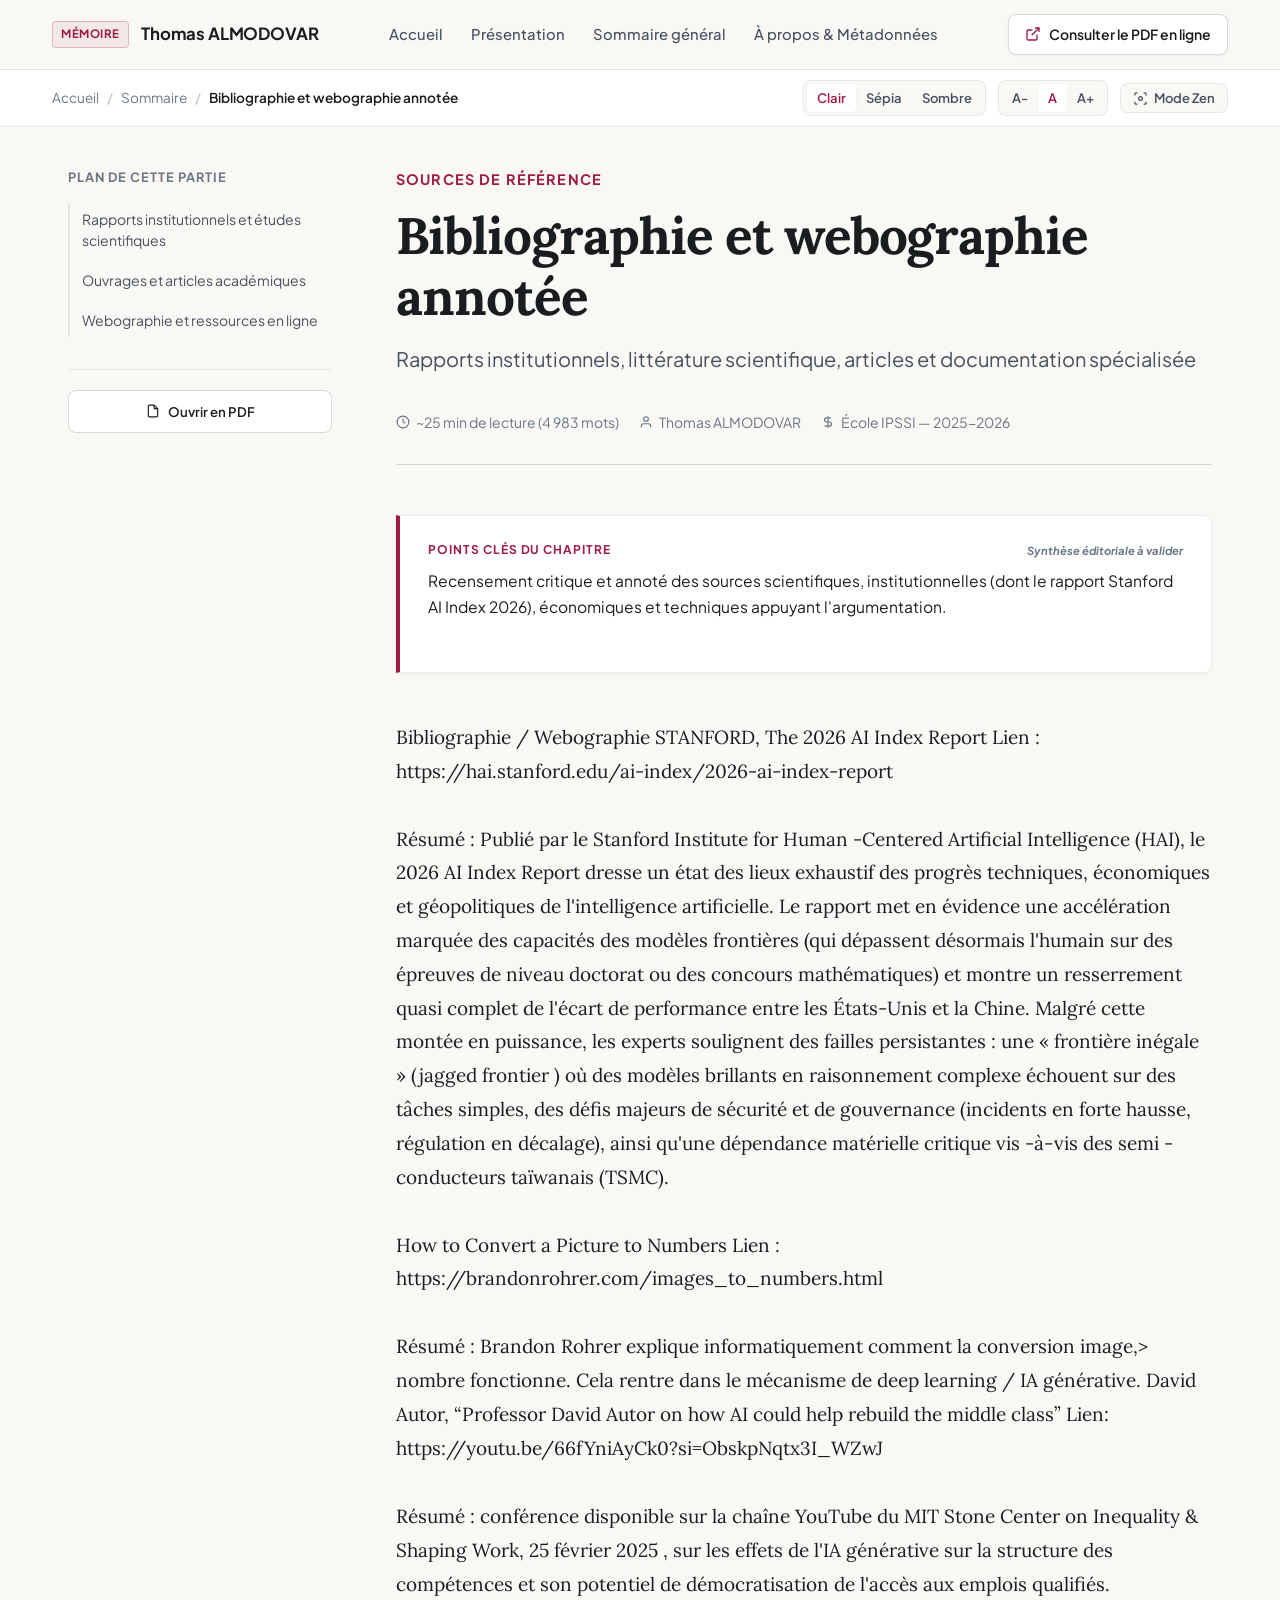
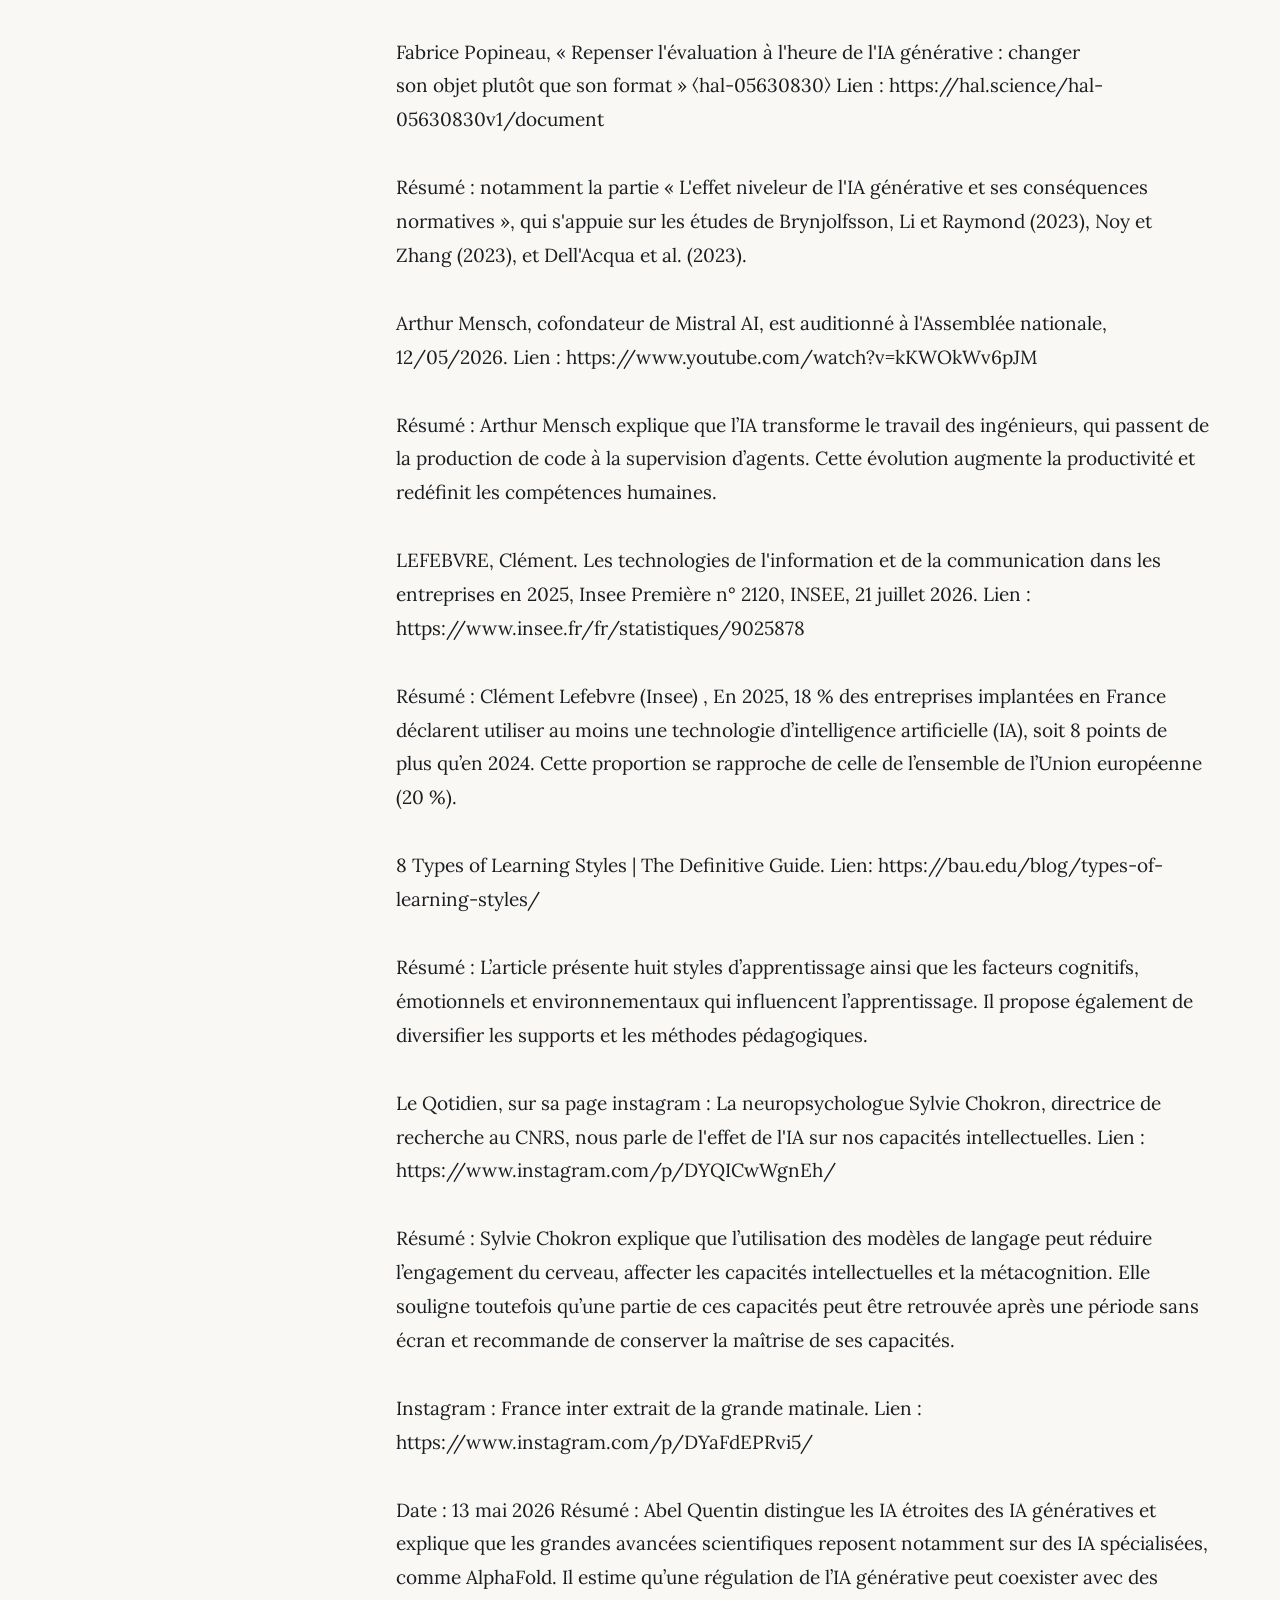
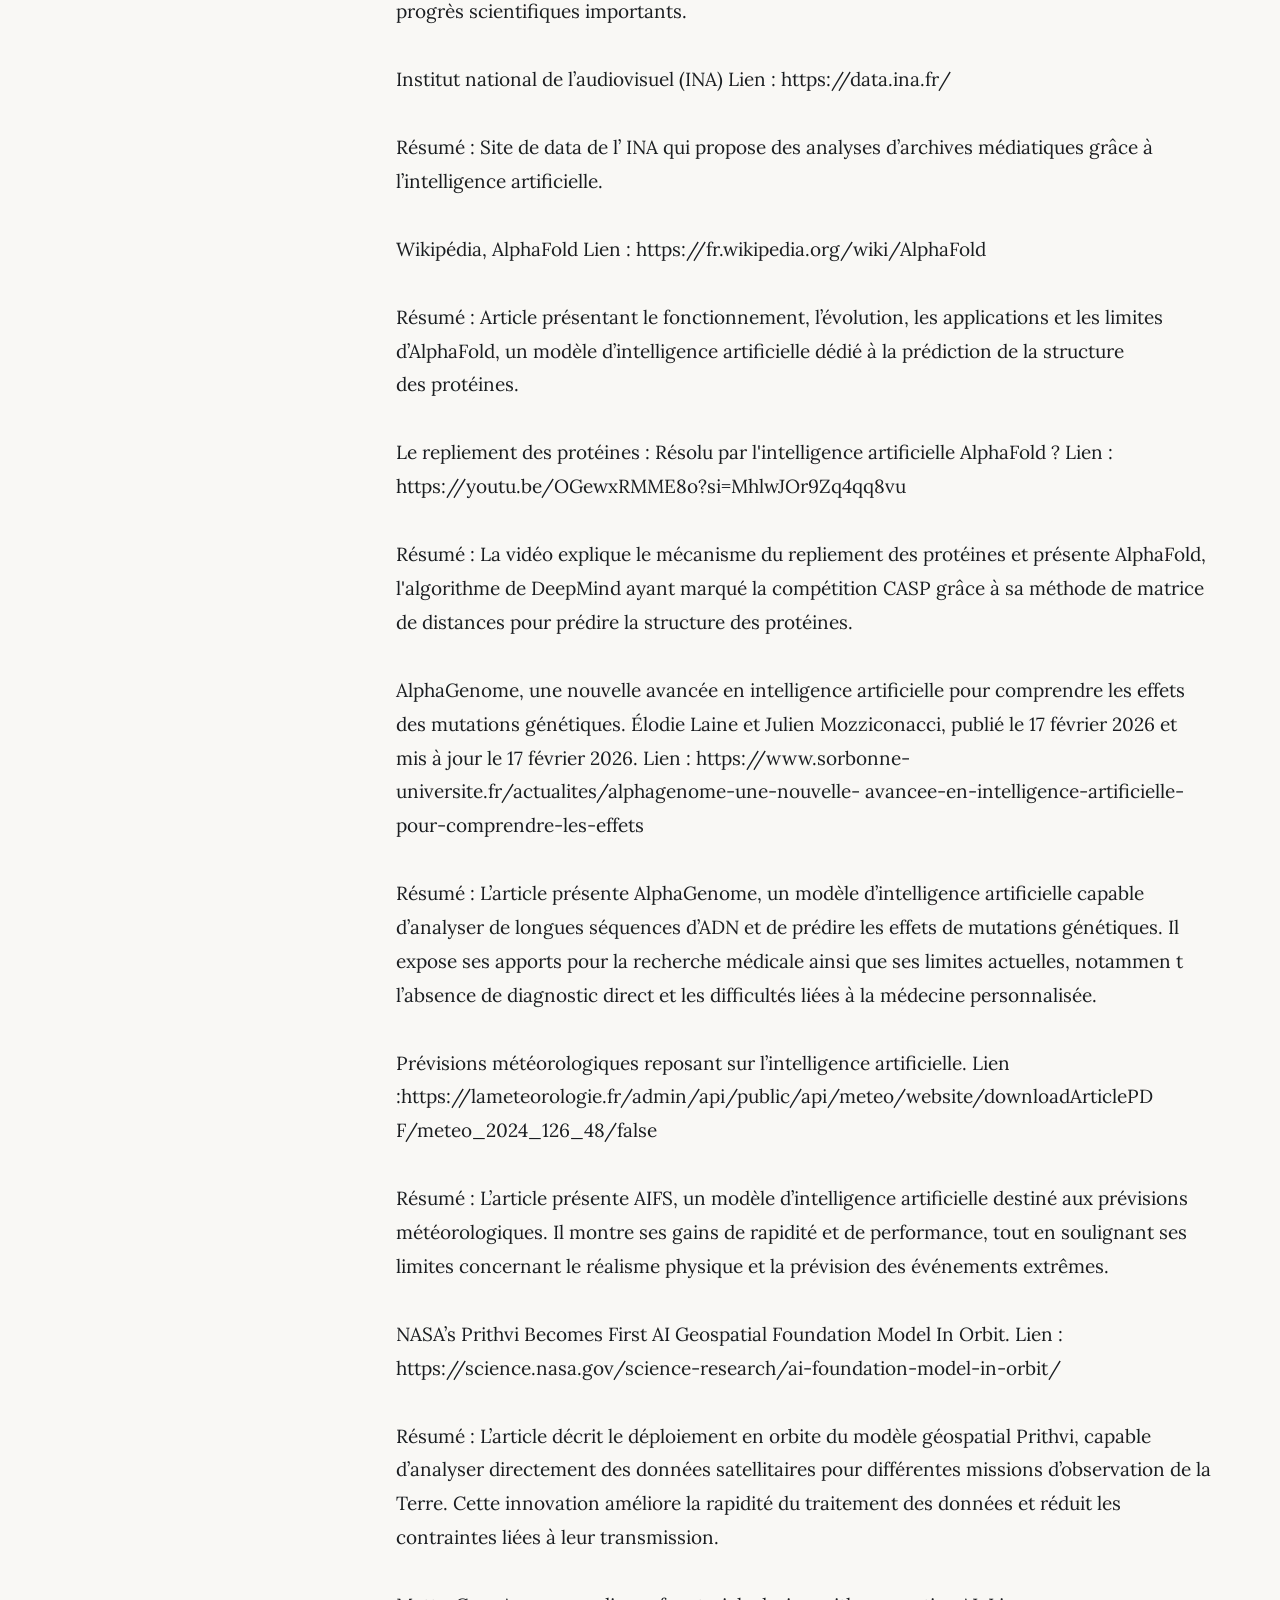
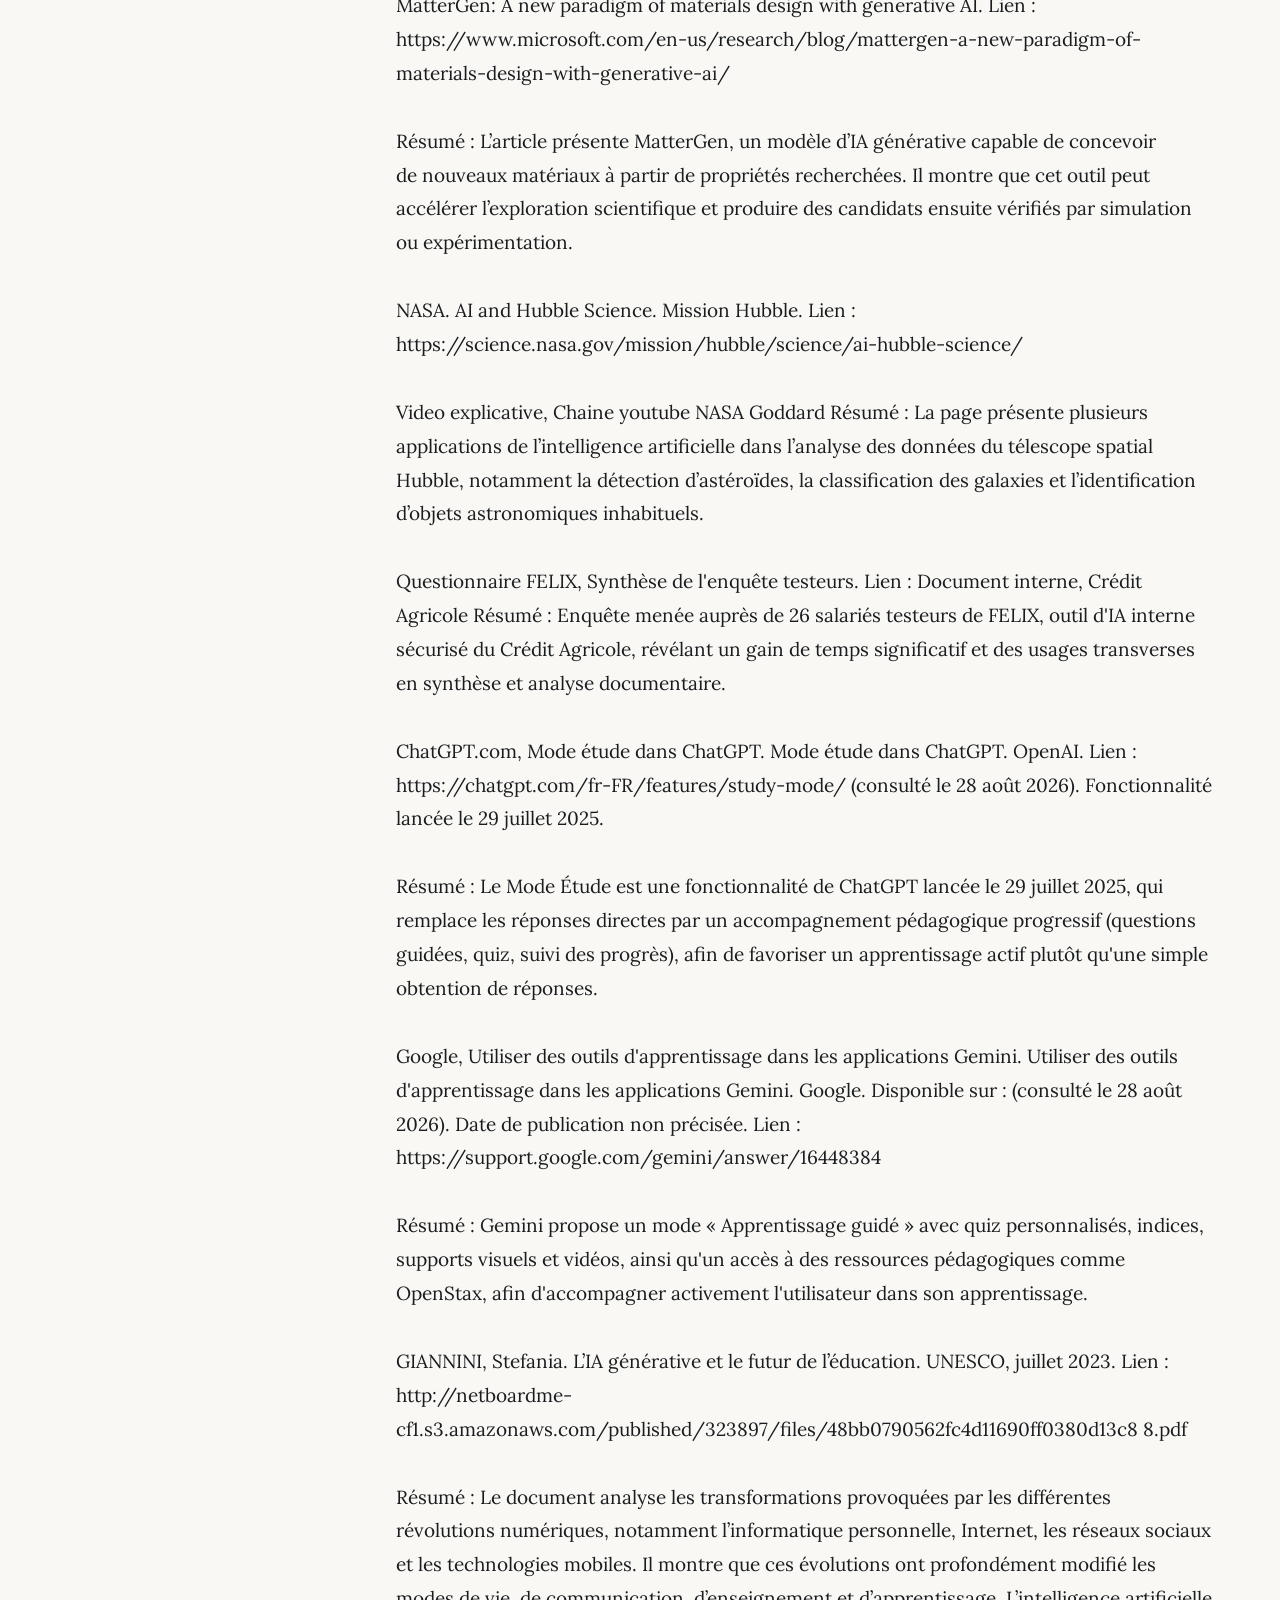
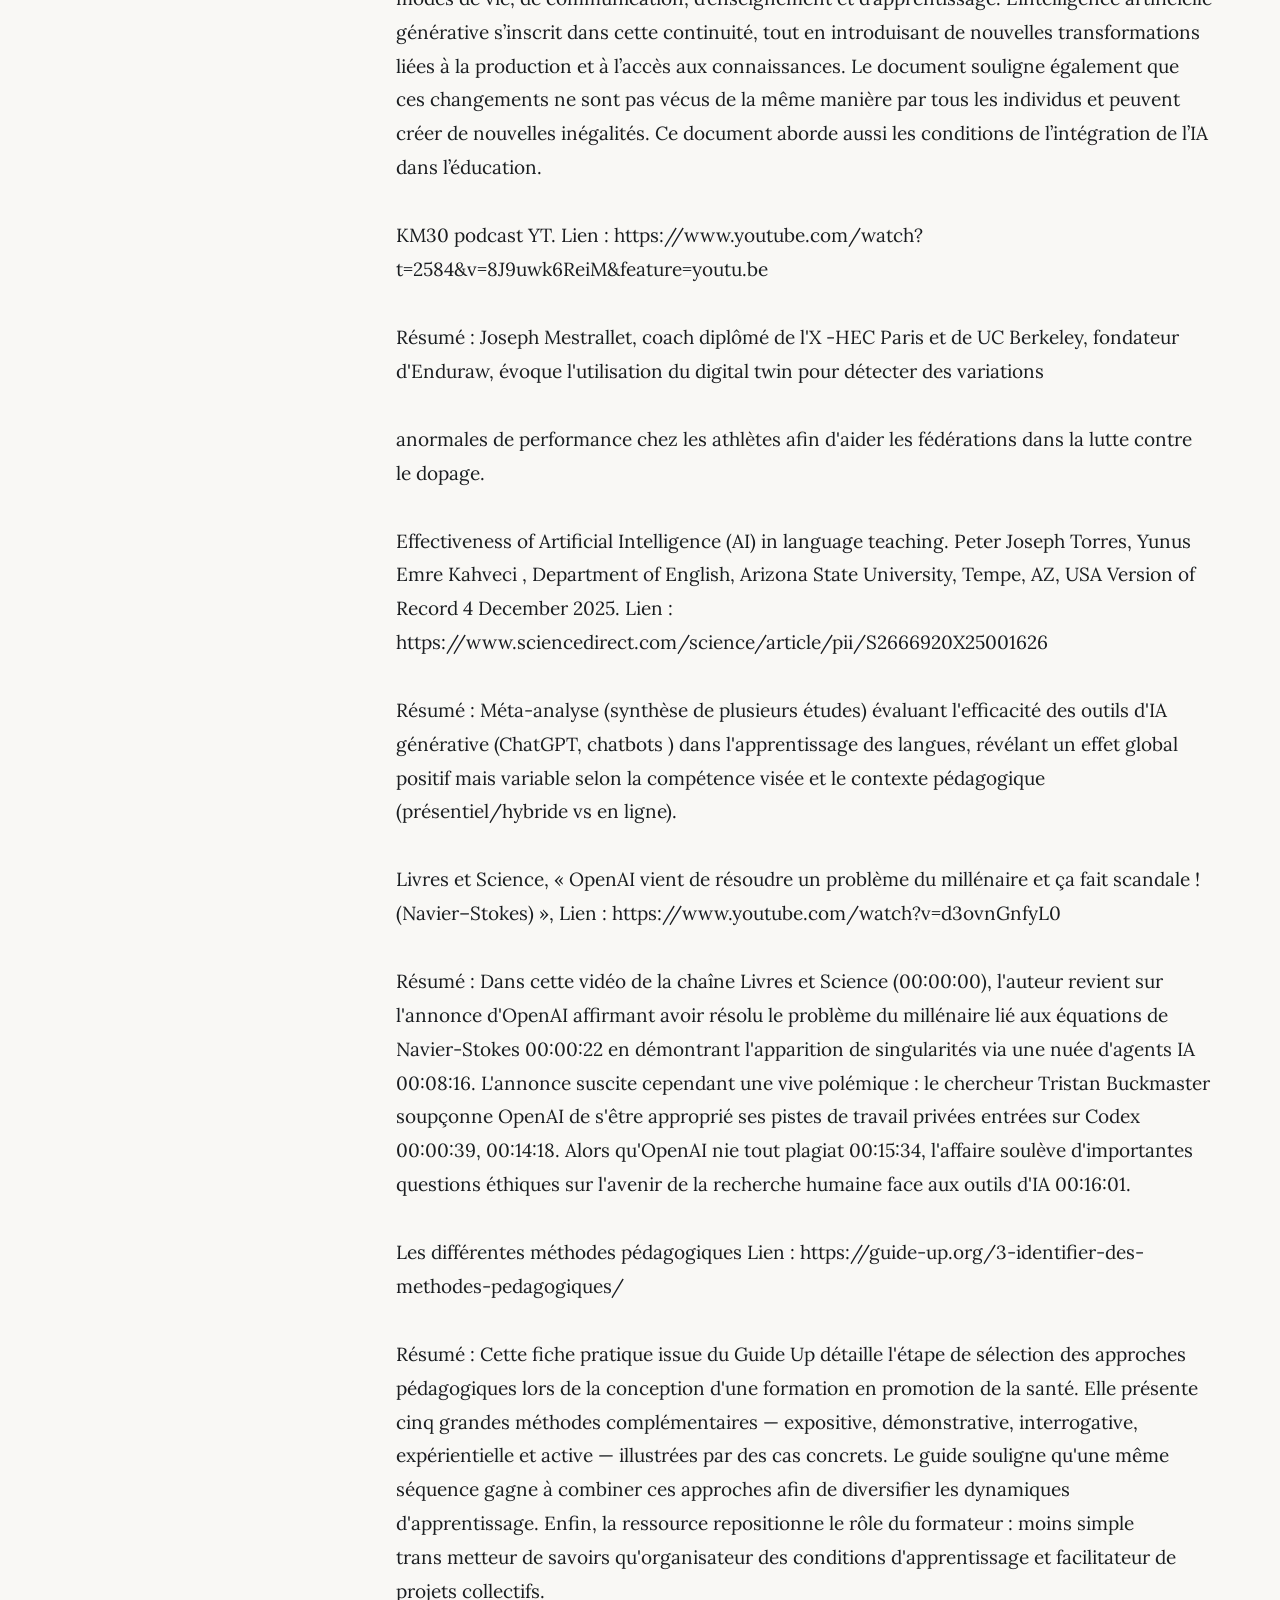
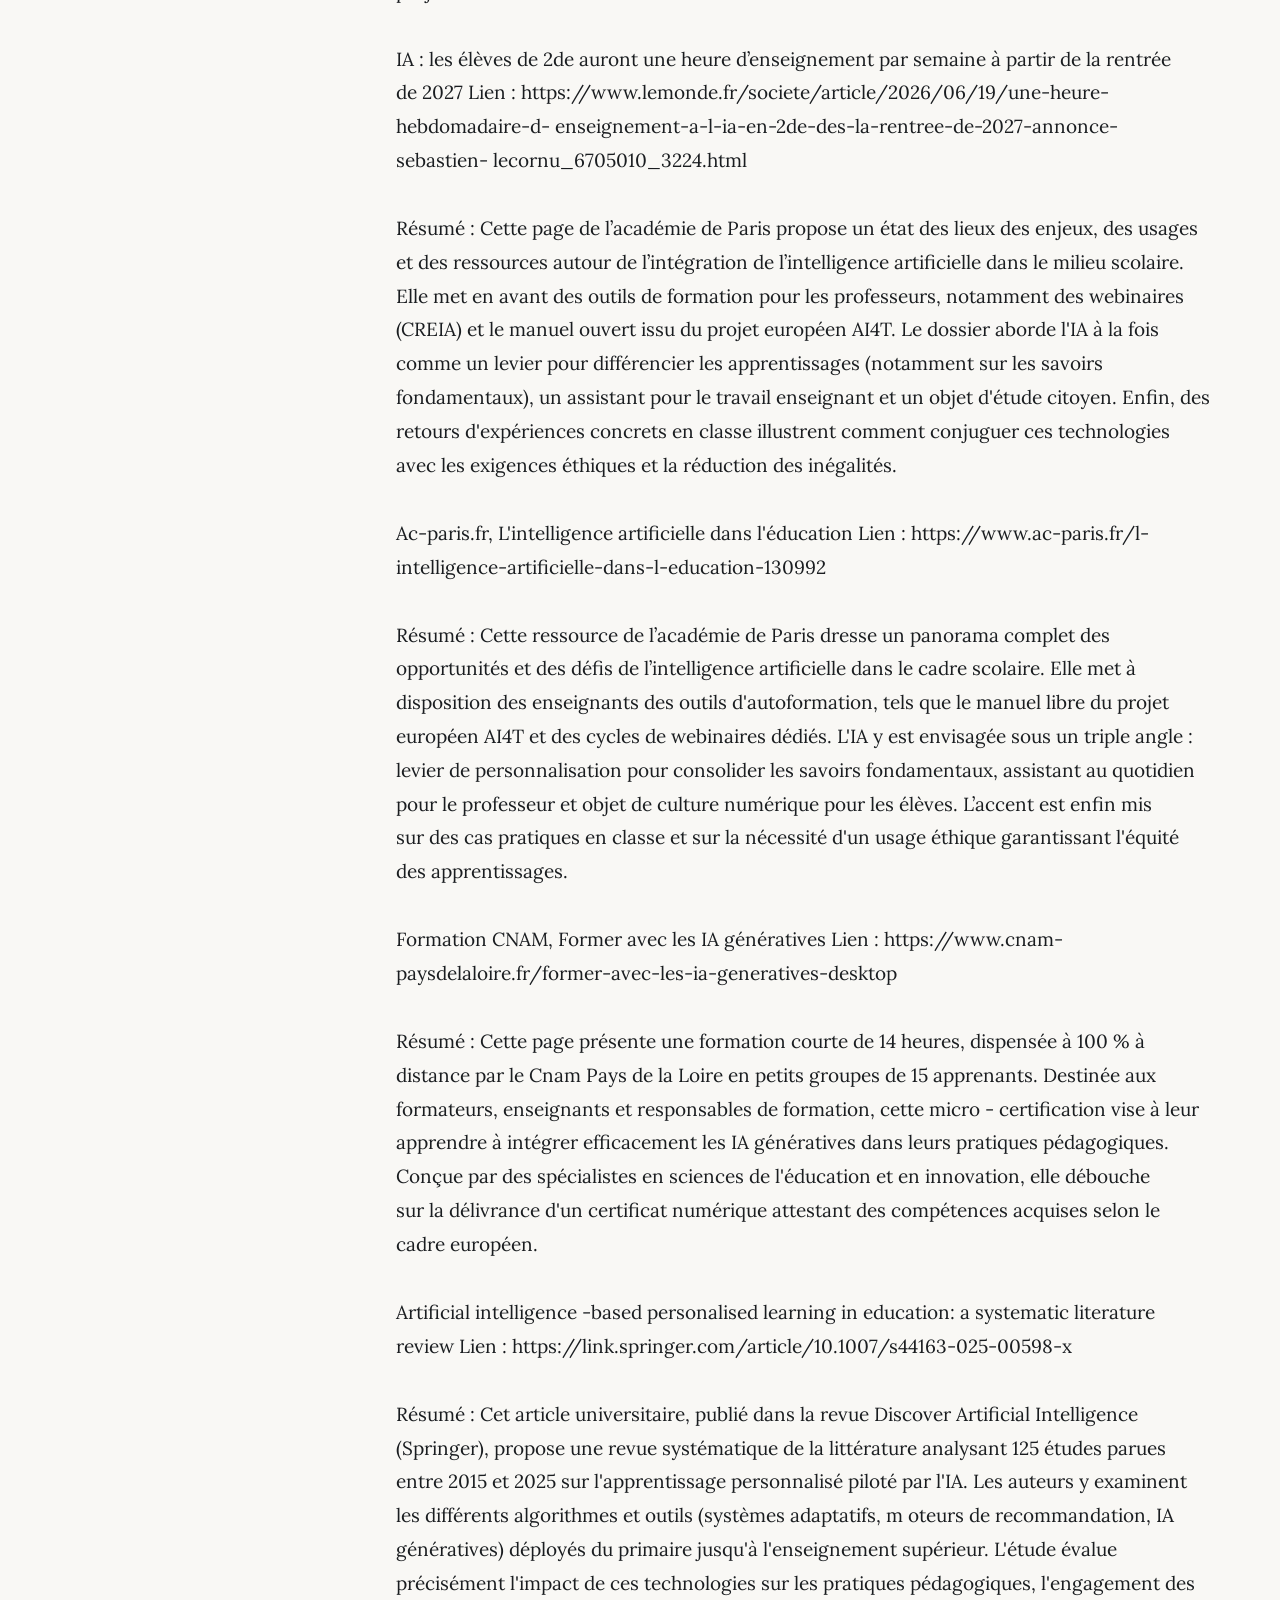
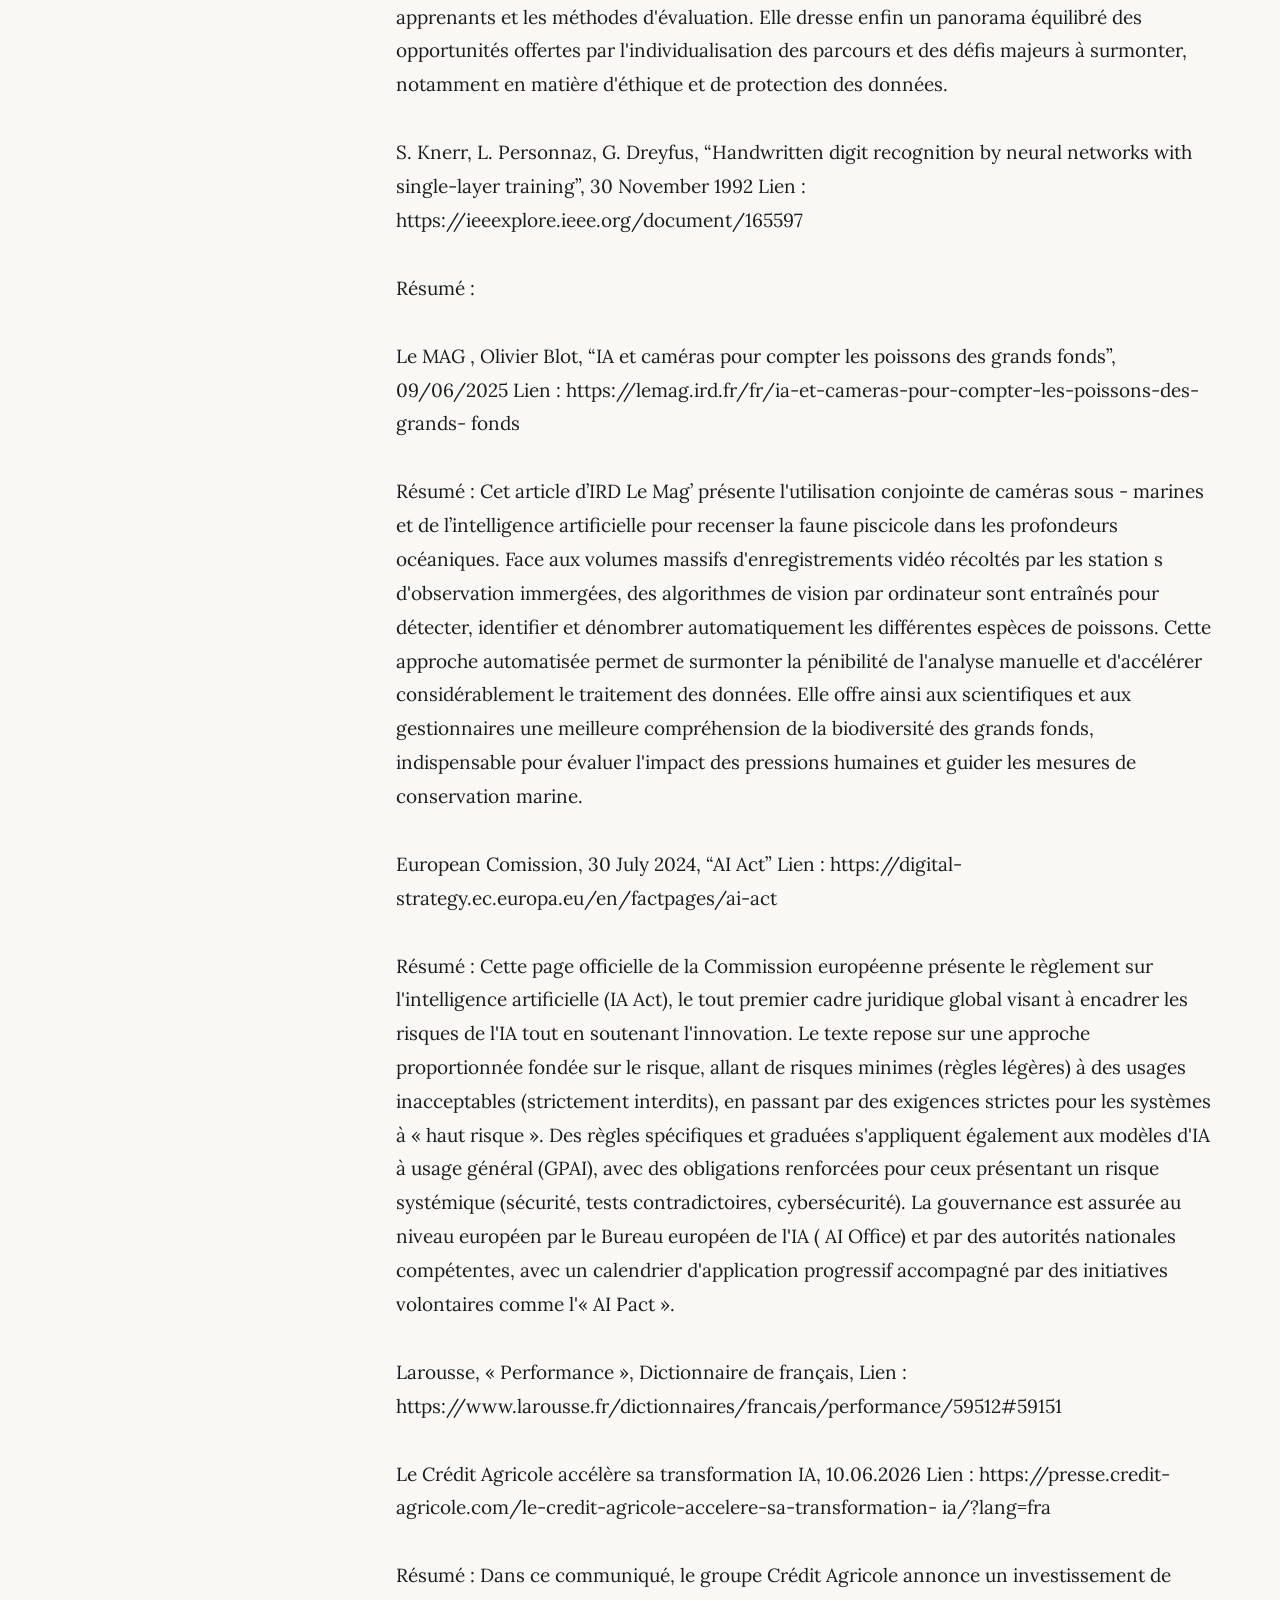
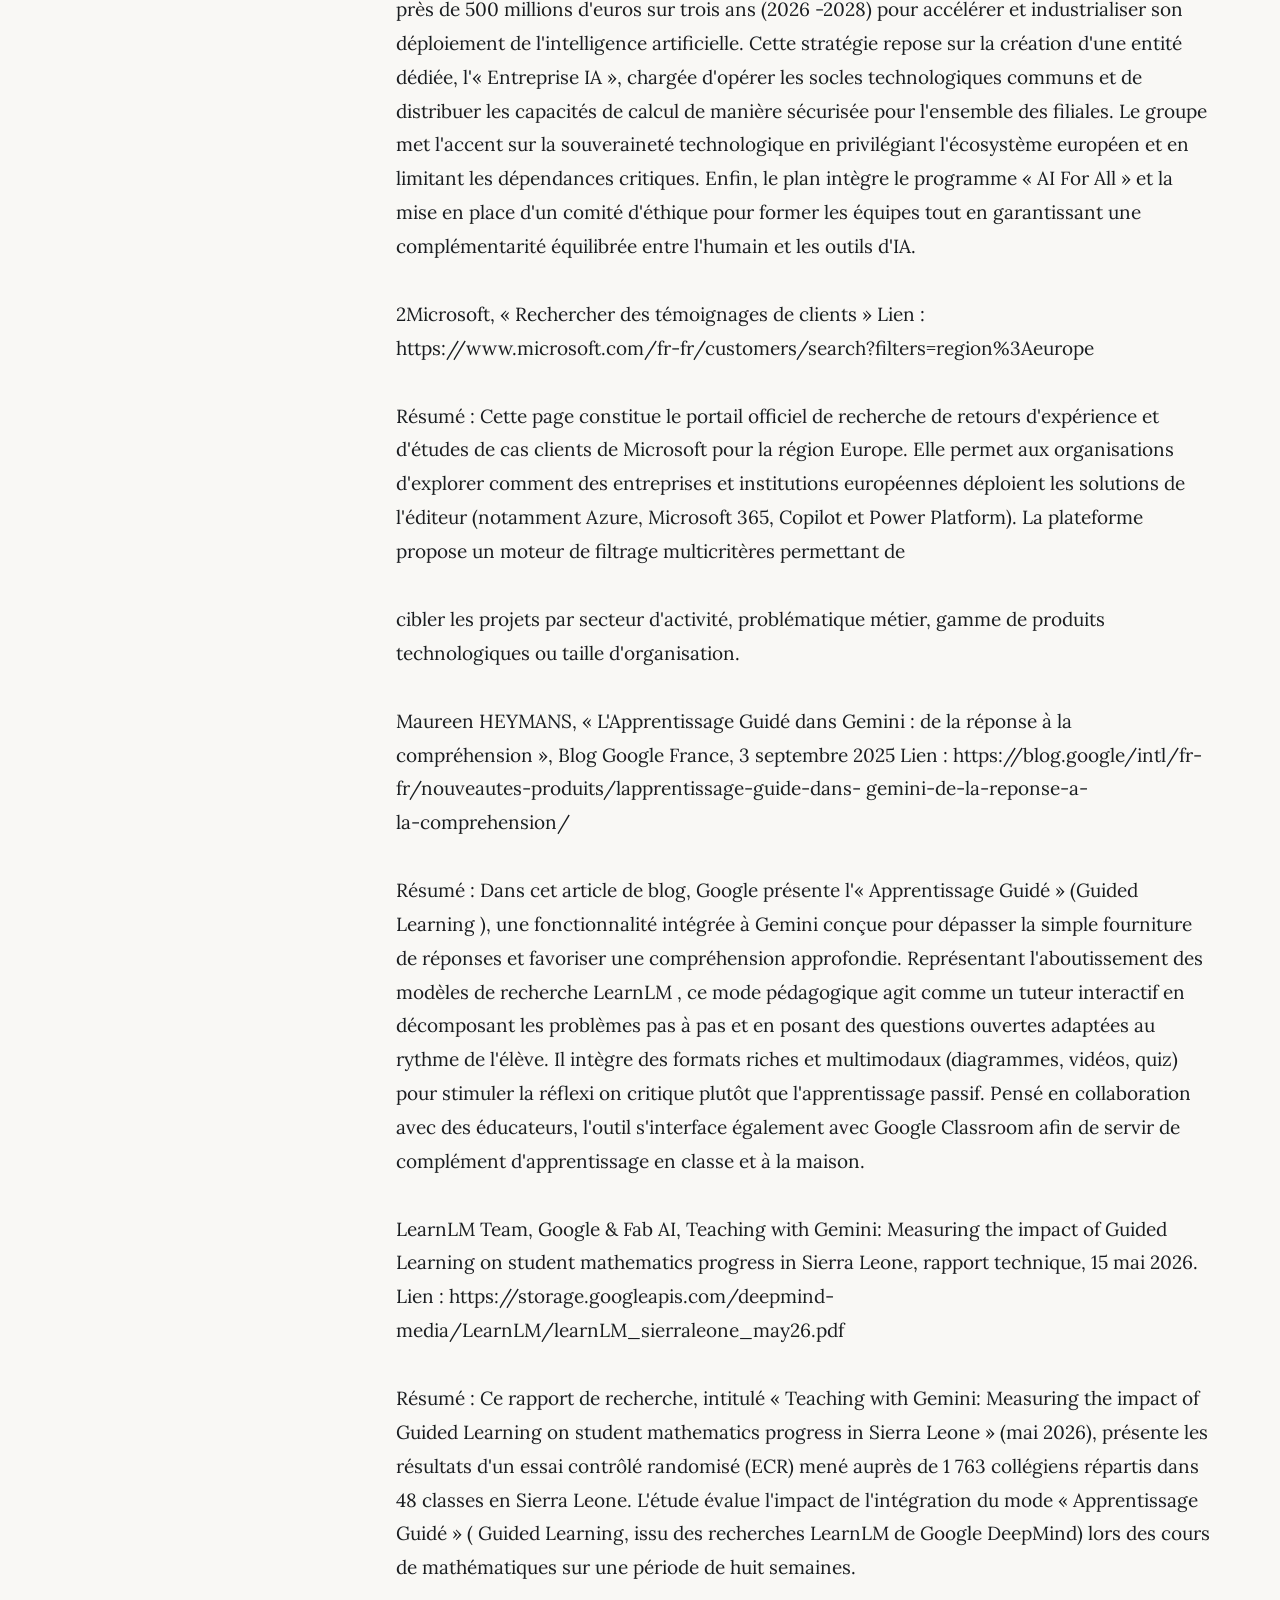
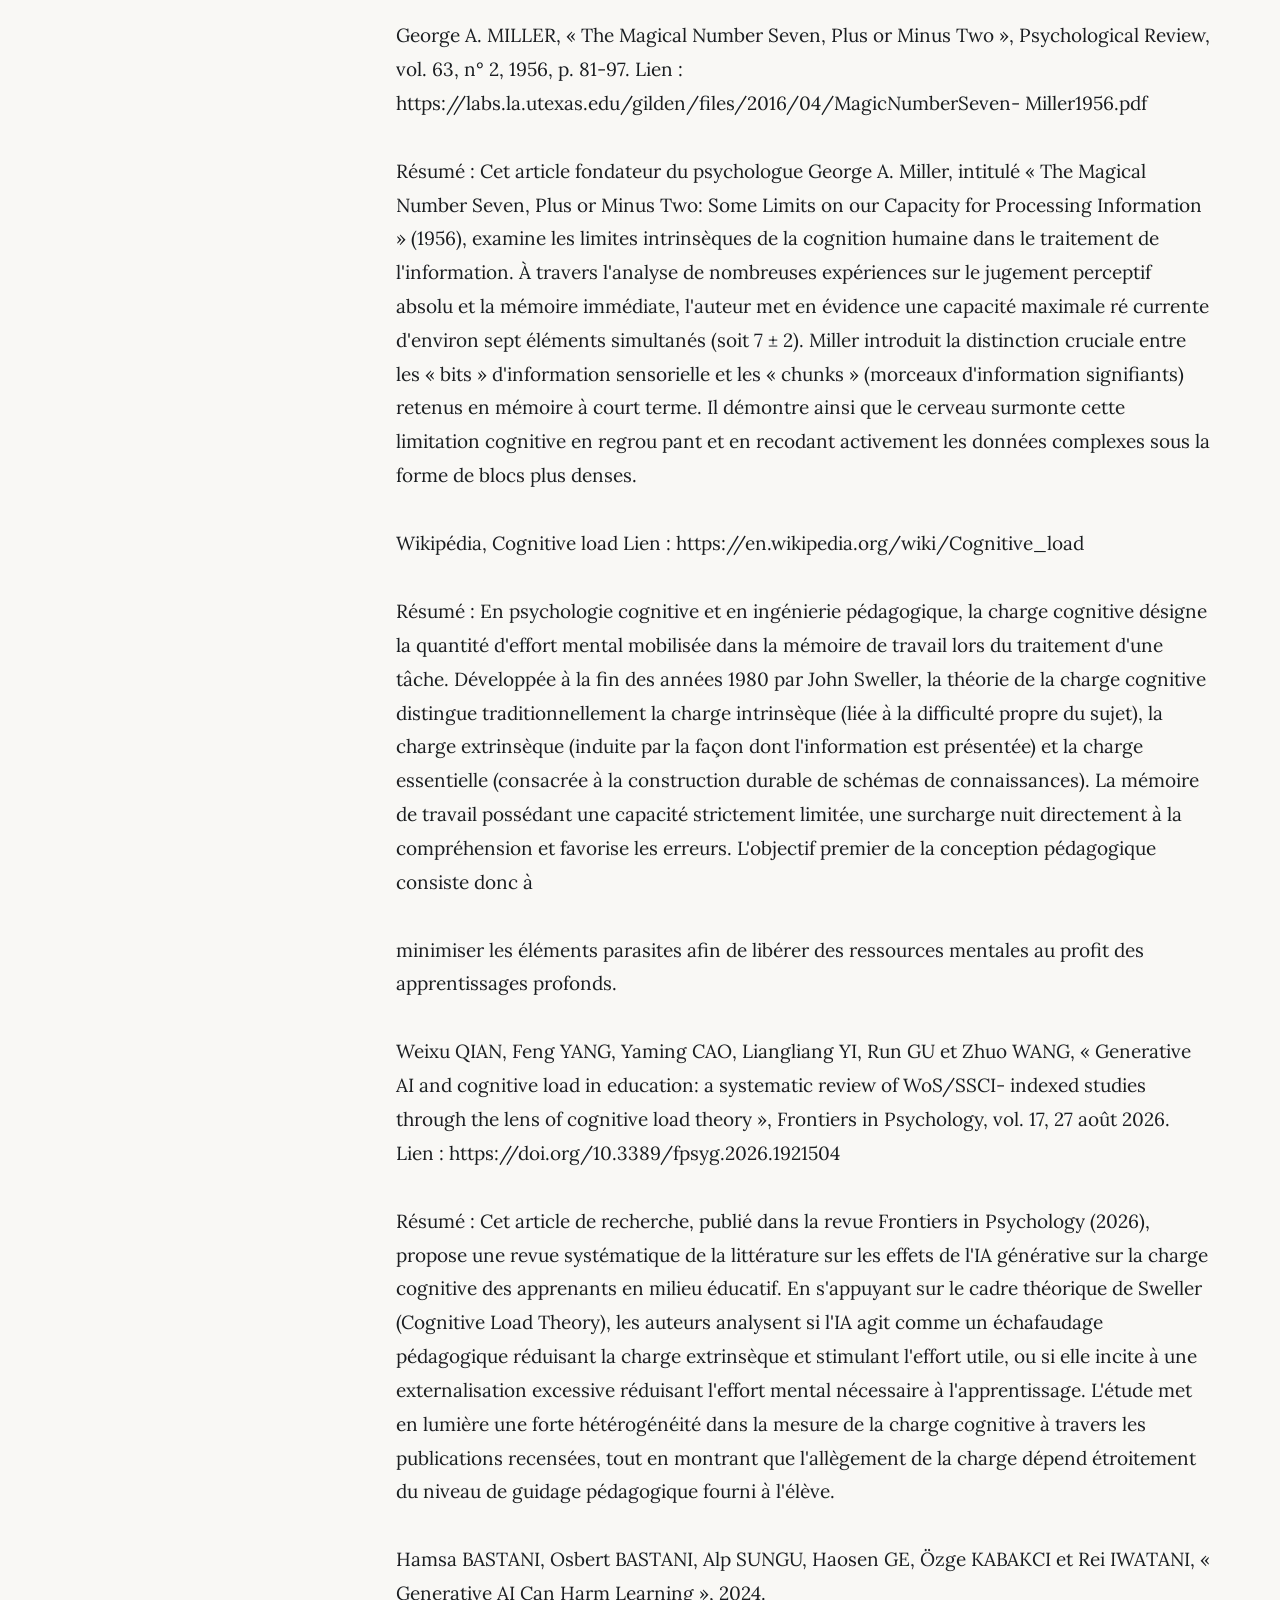
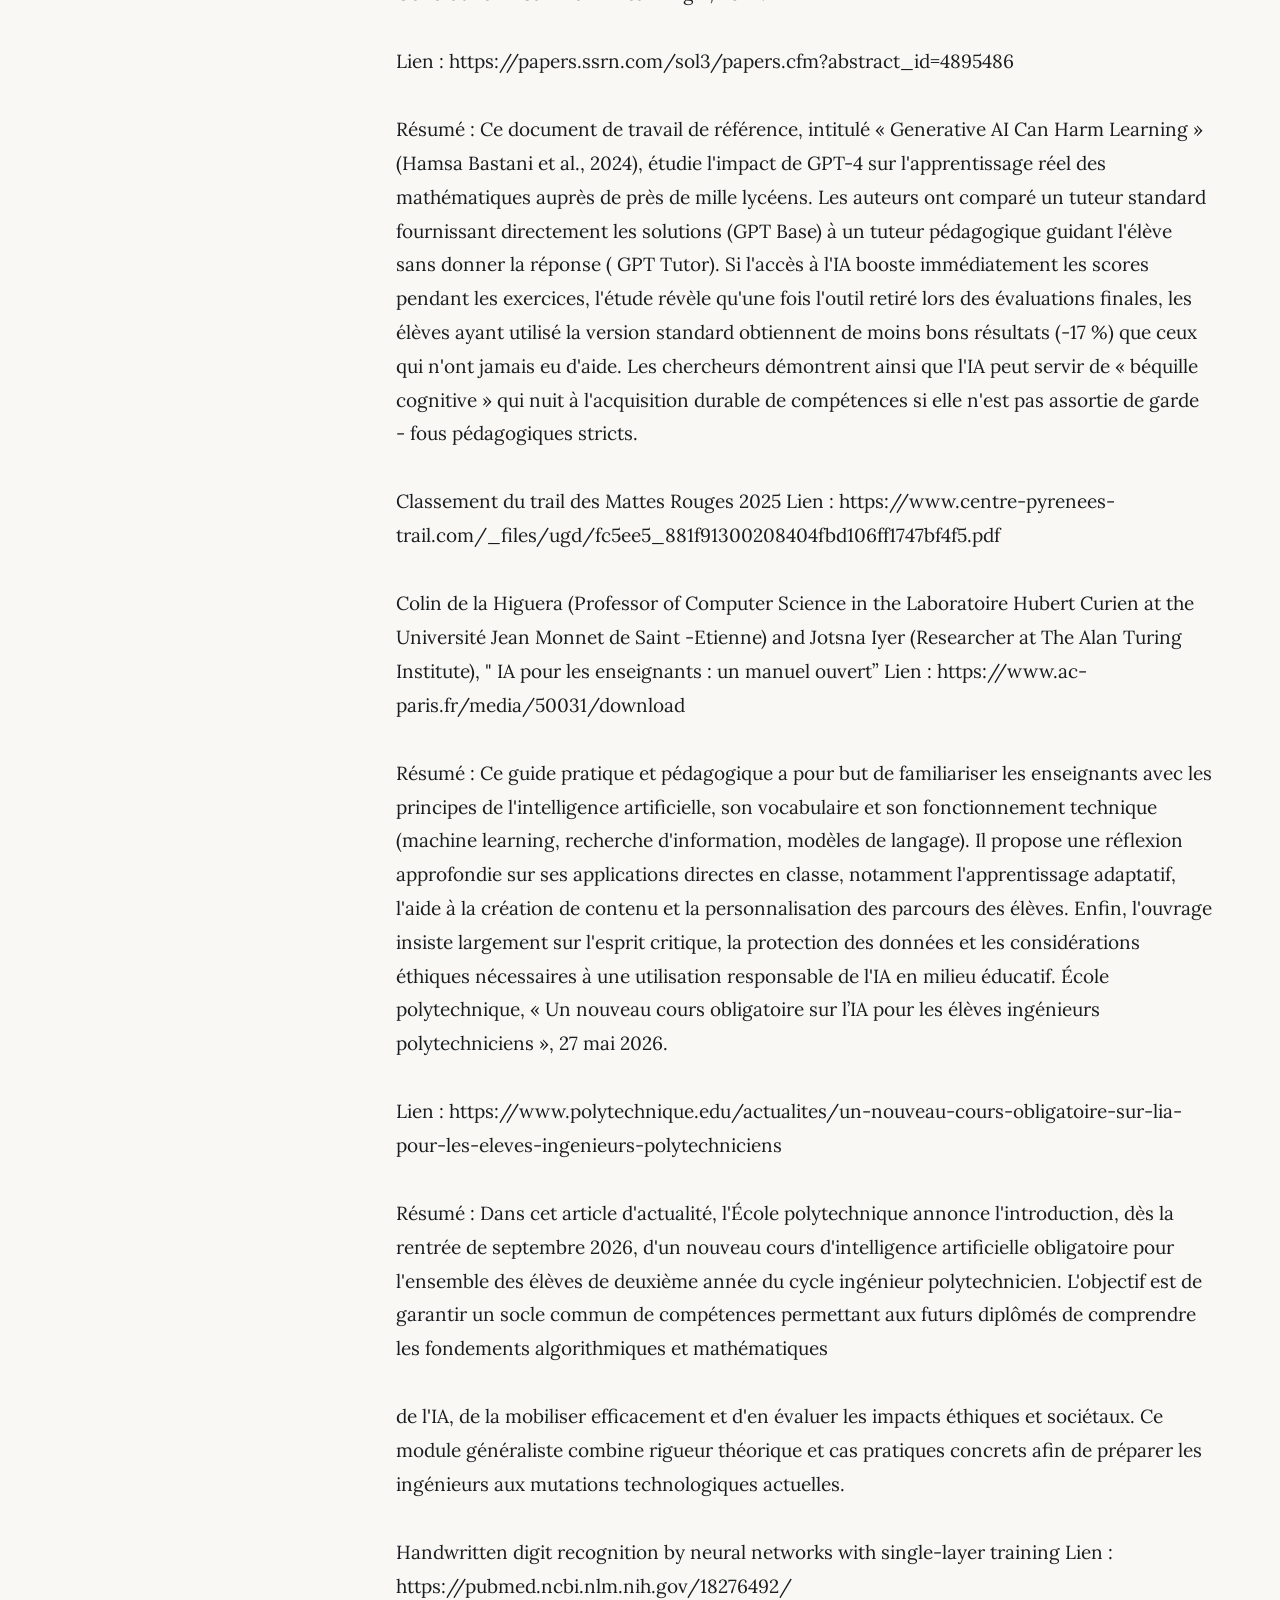
==== lecture/bibliographie.html @ b59588f4 "Publication initiale du site du memoire" ====
<!DOCTYPE html>
<html lang="fr" data-theme="light" data-text-size="standard">
<head>
  <meta charset="UTF-8">
  <meta name="viewport" content="width=device-width, initial-scale=1.0">
  <title>Bibliographie et webographie annotée | Mémoire de Thomas ALMODOVAR</title>
  <meta name="description" content="Recensement critique et annoté des sources scientifiques, institutionnelles (dont le rapport Stanford AI Index 2026), économiques et techniques appuyant l&#x27;argum">
  <meta name="author" content="Thomas ALMODOVAR">
  <meta name="robots" content="index, follow">

  <!-- Open Graph -->
  <meta property="og:title" content="Bibliographie et webographie annotée">
  <meta property="og:description" content="Recensement critique et annoté des sources scientifiques, institutionnelles (dont le rapport Stanford AI Index 2026), économiques et techniques appuyant l&#x27;argum">
  <meta property="og:type" content="article">
  <meta property="og:locale" content="fr_FR">

  <!-- Styles -->
  <link rel="stylesheet" href="../css/main.css">
  <link rel="stylesheet" href="../css/reader.css">
</head>
<body>
  <!-- Lien d'évitement WCAG -->
  <a href="#main-reading-content" class="skip-link">Passer directement au texte du chapitre</a>

  <!-- En-tête du site -->
  <header class="site-header" role="banner">
    <div class="container site-header-inner">
      <a href="../index.html" class="brand" aria-label="Retour à l'accueil du mémoire">
        <span class="brand-badge">Mémoire</span>
        <span>Thomas ALMODOVAR</span>
      </a>

      <nav class="main-nav" aria-label="Navigation principale">
        <a href="../index.html" class="nav-link">Accueil</a>
        <a href="../index.html#presentation" class="nav-link">Présentation</a>
        <a href="../index.html#sommaire" class="nav-link">Sommaire général</a>
        <a href="../index.html#a-propos" class="nav-link">À propos & Métadonnées</a>
      </nav>

      <div class="header-actions">
        <a href="../assets/pdf/Memoire_ALMODOVAR_Thomas.pdf" target="_blank" class="btn-download-header" title="Consulter le mémoire complet au format PDF dans un nouvel onglet">
          <svg xmlns="http://www.w3.org/2000/svg" viewBox="0 0 24 24" fill="none" stroke="currentColor" stroke-width="2"><path d="M18 13v6a2 2 0 0 1-2 2H5a2 2 0 0 1-2-2V8a2 2 0 0 1 2-2h6"/><polyline points="15 3 21 3 21 9"/><line x1="10" y1="14" x2="21" y2="3"/></svg>
          <span>Consulter le PDF en ligne</span>
        </a>
        <button class="menu-toggle" type="button" aria-expanded="false" aria-label="Ouvrir le menu de navigation">
          <span></span><span></span><span></span>
        </button>
      </div>
    </div>
    <!-- Progression de lecture -->
    <div class="reading-progress-track" aria-hidden="true">
      <div class="reading-progress-bar"></div>
    </div>
  </header>

  <!-- Barre d'outils de lecture (fil d'ariane & réglages) -->
  <aside class="reader-toolbar" aria-label="Commandes de confort de lecture">
    <div class="container reader-toolbar-inner">
      <div class="reader-toolbar-left">
        <nav class="breadcrumb" aria-label="Fil d'Ariane">
          <a href="../index.html">Accueil</a>
          <span class="breadcrumb-separator">/</span>
          <a href="../index.html#sommaire">Sommaire</a>
          <span class="breadcrumb-separator">/</span>
          <span class="breadcrumb-current" aria-current="page">Bibliographie et webographie annotée</span>
        </nav>
      </div>

      <div class="reader-controls">
        <button type="button" class="btn-toc-toggle" id="btnMobileToc" aria-expanded="false" aria-label="Afficher le sommaire de la partie">
          <svg xmlns="http://www.w3.org/2000/svg" width="14" height="14" viewBox="0 0 24 24" fill="none" stroke="currentColor" stroke-width="2"><line x1="3" y1="12" x2="21" y2="12"/><line x1="3" y1="6" x2="21" y2="6"/><line x1="3" y1="18" x2="21" y2="18"/></svg>
          <span>Sommaire</span>
        </button>

        <!-- Sélecteur de Thème -->
        <div class="control-group" role="group" aria-label="Sélection du thème de lecture">
          <button type="button" class="control-btn active" data-set-theme="light" aria-pressed="true" title="Thème clair ivoire">Clair</button>
          <button type="button" class="control-btn" data-set-theme="sepia" aria-pressed="false" title="Thème sépia ambré">Sépia</button>
          <button type="button" class="control-btn" data-set-theme="dark" aria-pressed="false" title="Thème sombre onyx">Sombre</button>
        </div>

        <!-- Sélecteur de Taille de police -->
        <div class="control-group" role="group" aria-label="Taille de typographie">
          <button type="button" class="control-btn" data-set-size="small" aria-pressed="false" title="Petite taille (17px)">A-</button>
          <button type="button" class="control-btn active" data-set-size="standard" aria-pressed="true" title="Taille standard (19px)">A</button>
          <button type="button" class="control-btn" data-set-size="large" aria-pressed="false" title="Grande taille (21px)">A+</button>
        </div>

        <!-- Mode concentration -->
        <button type="button" class="btn-zen-mode" id="btnZenMode" aria-pressed="false" title="Activer le mode concentration sans distraction (Touche Z)">
          <svg xmlns="http://www.w3.org/2000/svg" viewBox="0 0 24 24" fill="none" stroke="currentColor" stroke-width="2"><circle cx="12" cy="12" r="3"/><path d="M3 7V5a2 2 0 0 1 2-2h2"/><path d="M17 3h2a2 2 0 0 1 2 2v2"/><path d="M21 17v2a2 2 0 0 1-2 2h-2"/><path d="M7 21H5a2 2 0 0 1-2-2v-2"/></svg>
          <span class="zen-label">Mode Zen</span>
        </button>
      </div>
    </div>
  </aside>

  <!-- Disposition principale de lecture -->
  <div class="reader-layout">
    <!-- Sommaire latéral fixe/sticky -->
    <nav class="reader-sidebar" aria-label="Sommaire de la partie">
      <div class="reader-sidebar-title">Plan de cette partie</div>
      <ul class="chapter-toc-list">
        <li class="chapter-toc-item"><a href="#bib-institutionnelle" class="chapter-toc-link">Rapports institutionnels et études scientifiques</a></li>
<li class="chapter-toc-item"><a href="#bib-ouvrages" class="chapter-toc-link">Ouvrages et articles académiques</a></li>
<li class="chapter-toc-item"><a href="#bib-webographie" class="chapter-toc-link">Webographie et ressources en ligne</a></li>
      </ul>
      <div style="margin-top: 32px; padding-top: 20px; border-top: 1px solid var(--border-subtle);">
        <a href="../assets/pdf/Memoire_ALMODOVAR_Thomas.pdf" target="_blank" class="btn-secondary-outline" style="width: 100%; justify-content: center; font-size: 0.825rem;">
          <svg xmlns="http://www.w3.org/2000/svg" width="14" height="14" viewBox="0 0 24 24" fill="none" stroke="currentColor" stroke-width="2"><path d="M14 2H6a2 2 0 0 0-2 2v16a2 2 0 0 0 2 2h12a2 2 0 0 0 2-2V8z"/><polyline points="14 2 14 8 20 8"/></svg>
          <span>Ouvrir en PDF</span>
        </a>
      </div>
    </nav>

    <!-- Corps de lecture principal -->
    <main id="main-reading-content" class="reader-content" role="main">
      <header class="chapter-header">
        <div class="chapter-part-num">Sources de référence</div>
        <h1 class="chapter-title">Bibliographie et webographie annotée</h1>
        <p class="chapter-subtitle">Rapports institutionnels, littérature scientifique, articles et documentation spécialisée</p>

        <div class="chapter-meta-row">
          <span class="chapter-meta-pill">
            <svg xmlns="http://www.w3.org/2000/svg" width="14" height="14" viewBox="0 0 24 24" fill="none" stroke="currentColor" stroke-width="2"><circle cx="12" cy="12" r="10"/><polyline points="12 6 12 12 16 14"/></svg>
            <span>~25 min de lecture (4 983 mots)</span>
          </span>
          <span class="chapter-meta-pill">
            <svg xmlns="http://www.w3.org/2000/svg" width="14" height="14" viewBox="0 0 24 24" fill="none" stroke="currentColor" stroke-width="2"><path d="M20 21v-2a4 4 0 0 0-4-4H8a4 4 0 0 0-4 4v2"/><circle cx="12" cy="7" r="4"/></svg>
            <span>Thomas ALMODOVAR</span>
          </span>
          <span class="chapter-meta-pill">
            <svg xmlns="http://www.w3.org/2000/svg" width="14" height="14" viewBox="0 0 24 24" fill="none" stroke="currentColor" stroke-width="2"><path d="M12 2v20M17 5H9.5a3.5 3.5 0 0 0 0 7h5a3.5 3.5 0 0 1 0 7H6"/></svg>
            <span>École IPSSI — 2025-2026</span>
          </span>
        </div>
      </header>

      <!-- Synthèse éditoriale identifiée -->
      <section class="editorial-chapter-summary" aria-label="Synthèse éditoriale de la partie">
        <div class="summary-heading">
          <span>Points clés du chapitre</span>
          <span class="summary-badge">Synthèse éditoriale à valider</span>
        </div>
        <p>Recensement critique et annoté des sources scientifiques, institutionnelles (dont le rapport Stanford AI Index 2026), économiques et techniques appuyant l&#x27;argumentation.</p>
      </section>

      <!-- Texte intégral du mémoire -->
      <article class="chapter-body-text">
        <p>Bibliographie / Webographie STANFORD, The 2026 AI Index Report Lien : https://hai.stanford.edu/ai-index/2026-ai-index-report</p>
<p>Résumé : Publié par le Stanford Institute for Human -Centered Artificial Intelligence (HAI), le 2026 AI Index Report dresse un état des lieux exhaustif des progrès techniques, économiques et géopolitiques de l&#x27;intelligence artificielle. Le rapport met en évidence une accélération marquée des capacités des modèles frontières (qui dépassent désormais l&#x27;humain sur des épreuves de niveau doctorat ou des concours mathématiques) et montre un resserrement quasi complet de l&#x27;écart de performance entre les États-Unis et la Chine. Malgré cette montée en puissance, les experts soulignent des failles persistantes : une « frontière inégale » (jagged frontier ) où des modèles brillants en raisonnement complexe échouent sur des tâches simples, des défis majeurs de sécurité et de gouvernance (incidents en forte hausse, régulation en décalage), ainsi qu&#x27;une dépendance matérielle critique vis -à-vis des semi - conducteurs taïwanais (TSMC).</p>
<p>How to Convert a Picture to Numbers Lien : https://brandonrohrer.com/images_to_numbers.html</p>
<p>Résumé : Brandon Rohrer explique informatiquement comment la conversion image,&gt; nombre fonctionne. Cela rentre dans le mécanisme de deep learning / IA générative. David Autor, “Professor David Autor on how AI could help rebuild the middle class” Lien: https://youtu.be/66fYniAyCk0?si=ObskpNqtx3I_WZwJ</p>
<p>Résumé : conférence disponible sur la chaîne YouTube du MIT Stone Center on Inequality &amp; Shaping Work, 25 février 2025 , sur les effets de l&#x27;IA générative sur la structure des compétences et son potentiel de démocratisation de l&#x27;accès aux emplois qualifiés.</p>
<p>Fabrice Popineau, « Repenser l&#x27;évaluation à l&#x27;heure de l&#x27;IA générative : changer son objet plutôt que son format » ⟨hal-05630830⟩ Lien : https://hal.science/hal-05630830v1/document</p>
<p>Résumé : notamment la partie « L&#x27;effet niveleur de l&#x27;IA générative et ses conséquences normatives », qui s&#x27;appuie sur les études de Brynjolfsson, Li et Raymond (2023), Noy et Zhang (2023), et Dell&#x27;Acqua et al. (2023).</p>
<p>Arthur Mensch, cofondateur de Mistral AI, est auditionné à l&#x27;Assemblée nationale, 12/05/2026. Lien : https://www.youtube.com/watch?v=kKWOkWv6pJM</p>
<p>Résumé : Arthur Mensch explique que l’IA transforme le travail des ingénieurs, qui passent de la production de code à la supervision d’agents. Cette évolution augmente la productivité et redéfinit les compétences humaines.</p>
<p>LEFEBVRE, Clément. Les technologies de l&#x27;information et de la communication dans les entreprises en 2025, Insee Première n° 2120, INSEE, 21 juillet 2026. Lien : https://www.insee.fr/fr/statistiques/9025878</p>
<p>Résumé : Clément Lefebvre (Insee) , En 2025, 18  % des entreprises implantées en France déclarent utiliser au moins une technologie d’intelligence artificielle (IA), soit 8 points de plus qu’en  2024. Cette proportion se rapproche de celle de l’ensemble de l’Union européenne (20 %).</p>
<p>8 Types of Learning Styles | The Definitive Guide. Lien: https://bau.edu/blog/types-of-learning-styles/</p>
<p>Résumé : L’article présente huit styles d’apprentissage ainsi que les facteurs cognitifs, émotionnels et environnementaux qui influencent l’apprentissage. Il propose également de diversifier les supports et les méthodes pédagogiques.</p>
<p>Le Qotidien, sur sa page instagram : La neuropsychologue Sylvie Chokron, directrice de recherche au CNRS, nous parle de l&#x27;effet de l&#x27;IA sur nos capacités intellectuelles. Lien : https://www.instagram.com/p/DYQICwWgnEh/</p>
<p>Résumé :  Sylvie Chokron explique que l’utilisation des modèles de langage peut réduire l’engagement du cerveau, affecter les capacités intellectuelles et la métacognition. Elle souligne toutefois qu’une partie de ces capacités peut être retrouvée après une période  sans écran et recommande de conserver la maîtrise de ses capacités.</p>
<p>Instagram : France inter extrait de la grande matinale. Lien : https://www.instagram.com/p/DYaFdEPRvi5/</p>
<p>Date : 13 mai 2026 Résumé : Abel Quentin distingue les IA étroites des IA génératives et explique que les grandes avancées scientifiques reposent notamment sur des IA spécialisées, comme AlphaFold. Il estime qu’une régulation de l’IA générative peut coexister avec des progrès scientifiques importants.</p>
<p>Institut national de l’audiovisuel (INA) Lien : https://data.ina.fr/</p>
<p>Résumé :  Site de data de l’ INA qui propose des analyses d’archives  médiatiques grâce à l’intelligence artificielle.</p>
<p>Wikipédia, AlphaFold Lien : https://fr.wikipedia.org/wiki/AlphaFold</p>
<p>Résumé :  Article présentant le fonctionnement, l’évolution, les applications et les limites d’AlphaFold, un modèle d’intelligence artificielle dédié à la prédiction de la structure des protéines.</p>
<p>Le repliement des protéines : Résolu par l&#x27;intelligence artificielle AlphaFold ? Lien : https://youtu.be/OGewxRMME8o?si=MhlwJOr9Zq4qq8vu</p>
<p>Résumé : La vidéo explique le mécanisme du repliement des protéines et présente AlphaFold, l&#x27;algorithme de DeepMind ayant marqué la compétition CASP grâce à sa méthode de matrice de distances pour prédire la structure des protéines.</p>
<p>AlphaGenome, une nouvelle avancée en intelligence artificielle pour comprendre les effets des mutations génétiques. Élodie Laine et Julien Mozziconacci, publié le 17 février 2026 et mis à jour le 17 février 2026. Lien :  https://www.sorbonne-universite.fr/actualites/alphagenome-une-nouvelle- avancee-en-intelligence-artificielle-pour-comprendre-les-effets</p>
<p>Résumé : L’article présente AlphaGenome, un modèle d’intelligence artificielle capable d’analyser de longues séquences d’ADN et de prédire les effets de mutations génétiques. Il expose ses apports pour la recherche médicale ainsi que ses limites actuelles, notammen t l’absence de diagnostic direct et les difficultés liées à la médecine personnalisée.</p>
<p>Prévisions météorologiques reposant sur l’intelligence artificielle. Lien :https://lameteorologie.fr/admin/api/public/api/meteo/website/downloadArticlePD F/meteo_2024_126_48/false</p>
<p>Résumé :  L’article présente AIFS, un modèle d’intelligence artificielle destiné aux prévisions météorologiques. Il montre ses gains de rapidité et de performance, tout en soulignant ses limites concernant le réalisme physique et la prévision des événements extrêmes.</p>
<p>NASA’s Prithvi Becomes First AI Geospatial Foundation Model In Orbit. Lien : https://science.nasa.gov/science-research/ai-foundation-model-in-orbit/</p>
<p>Résumé :  L’article décrit le déploiement en orbite du modèle géospatial Prithvi, capable d’analyser directement des données satellitaires pour différentes missions d’observation de la Terre. Cette innovation améliore la rapidité du traitement des données et réduit les contraintes liées à leur transmission.</p>
<p>MatterGen: A new paradigm of materials design with generative AI. Lien : https://www.microsoft.com/en-us/research/blog/mattergen-a-new-paradigm-of- materials-design-with-generative-ai/</p>
<p>Résumé :  L’article présente MatterGen, un modèle d’IA générative capable de concevoir de nouveaux matériaux à partir de propriétés recherchées. Il montre que cet outil peut accélérer l’exploration scientifique et produire des candidats ensuite vérifiés par simulation ou expérimentation.</p>
<p>NASA. AI and Hubble Science. Mission Hubble. Lien : https://science.nasa.gov/mission/hubble/science/ai-hubble-science/</p>
<p>Video explicative, Chaine youtube NASA Goddard Résumé :  La page présente plusieurs applications de l’intelligence artificielle dans l’analyse des données du télescope spatial Hubble, notamment la détection d’astéroïdes, la classification des galaxies et l’identification d’objets astronomiques inhabituels.</p>
<p>Questionnaire FELIX, Synthèse de l&#x27;enquête testeurs. Lien : Document interne, Crédit Agricole Résumé : Enquête menée auprès de 26 salariés testeurs de FELIX, outil d&#x27;IA interne sécurisé du Crédit Agricole, révélant un gain de temps significatif et des usages transverses en synthèse et analyse documentaire.</p>
<p>ChatGPT.com, Mode étude dans ChatGPT. Mode étude dans ChatGPT. OpenAI. Lien :  https://chatgpt.com/fr-FR/features/study-mode/ (consulté le 28 août 2026). Fonctionnalité lancée le 29 juillet 2025.</p>
<p>Résumé : Le Mode Étude est une fonctionnalité de ChatGPT lancée le 29 juillet 2025, qui remplace les réponses directes par un accompagnement pédagogique progressif (questions guidées, quiz, suivi des progrès), afin de favoriser un apprentissage actif plutôt qu&#x27;une simple obtention de réponses.</p>
<p>Google, Utiliser des outils d&#x27;apprentissage dans les applications Gemini. Utiliser des outils d&#x27;apprentissage dans les applications Gemini. Google. Disponible sur : (consulté le 28 août 2026). Date de publication non précisée. Lien : https://support.google.com/gemini/answer/16448384</p>
<p>Résumé : Gemini propose un mode « Apprentissage guidé » avec quiz personnalisés, indices, supports visuels et vidéos, ainsi qu&#x27;un accès à des ressources pédagogiques comme OpenStax, afin d&#x27;accompagner activement l&#x27;utilisateur dans son apprentissage.</p>
<p>GIANNINI, Stefania. L’IA générative et le futur de l’éducation. UNESCO, juillet 2023. Lien : http://netboardme- cf1.s3.amazonaws.com/published/323897/files/48bb0790562fc4d11690ff0380d13c8 8.pdf</p>
<p>Résumé : Le document analyse les transformations provoquées par les différentes révolutions numériques, notamment l’informatique personnelle, Internet, les réseaux sociaux et les technologies mobiles. Il montre que ces évolutions ont profondément modifié les modes  de vie, de communication, d’enseignement et d’apprentissage. L’intelligence artificielle générative s’inscrit dans cette continuité, tout en introduisant de nouvelles transformations liées à la production et à l’accès aux connaissances. Le document souligne également que ces changements ne sont pas vécus de la même manière par tous les individus et peuvent créer de nouvelles inégalités. Ce document aborde aussi les conditions de l’intégration de l’IA dans l’éducation.</p>
<p>KM30 podcast YT. Lien : https://www.youtube.com/watch?t=2584&amp;v=8J9uwk6ReiM&amp;feature=youtu.be</p>
<p>Résumé :  Joseph Mestrallet, coach diplômé de l&#x27;X -HEC Paris et de UC Berkeley, fondateur d&#x27;Enduraw, évoque l&#x27;utilisation du digital twin pour détecter des variations</p>
<p>anormales de performance chez les athlètes afin d&#x27;aider les fédérations dans la lutte contre le dopage.</p>
<p>Effectiveness of Artificial Intelligence (AI) in language teaching. Peter Joseph Torres, Yunus Emre Kahveci , Department of English, Arizona State University, Tempe, AZ, USA Version of Record 4 December 2025. Lien : https://www.sciencedirect.com/science/article/pii/S2666920X25001626</p>
<p>Résumé : Méta-analyse (synthèse de plusieurs études) évaluant l&#x27;efficacité des outils d&#x27;IA générative (ChatGPT, chatbots ) dans l&#x27;apprentissage des langues, révélant un effet global positif mais variable selon la compétence visée et le contexte pédagogique (présentiel/hybride vs en ligne).</p>
<p>Livres et Science, « OpenAI vient de résoudre un problème du millénaire et ça fait scandale ! (Navier–Stokes) », Lien : https://www.youtube.com/watch?v=d3ovnGnfyL0</p>
<p>Résumé : Dans cette vidéo de la chaîne Livres et Science (00:00:00), l&#x27;auteur revient sur l&#x27;annonce d&#x27;OpenAI affirmant avoir résolu le problème du millénaire lié aux équations de Navier-Stokes 00:00:22 en démontrant l&#x27;apparition de singularités via une nuée d&#x27;agents IA 00:08:16. L&#x27;annonce suscite cependant une vive polémique : le chercheur Tristan Buckmaster soupçonne OpenAI de s&#x27;être approprié ses pistes de travail privées entrées sur Codex 00:00:39, 00:14:18. Alors qu&#x27;OpenAI nie tout plagiat 00:15:34, l&#x27;affaire soulève d&#x27;importantes questions éthiques sur l&#x27;avenir de la recherche humaine face aux outils d&#x27;IA 00:16:01.</p>
<p>Les différentes méthodes pédagogiques Lien : https://guide-up.org/3-identifier-des-methodes-pedagogiques/</p>
<p>Résumé : Cette fiche pratique issue du Guide Up détaille l&#x27;étape de sélection des approches pédagogiques lors de la conception d&#x27;une formation en promotion de la santé. Elle présente cinq grandes méthodes complémentaires — expositive, démonstrative, interrogative, expérientielle et active — illustrées par des cas concrets. Le guide souligne qu&#x27;une même séquence gagne à combiner ces approches afin de diversifier les dynamiques d&#x27;apprentissage. Enfin, la ressource repositionne le rôle du formateur : moins simple trans metteur de savoirs qu&#x27;organisateur des conditions d&#x27;apprentissage et facilitateur de projets collectifs.</p>
<p>IA : les élèves de 2de auront une heure d’enseignement par semaine à partir de la rentrée de 2027 Lien : https://www.lemonde.fr/societe/article/2026/06/19/une-heure-hebdomadaire-d- enseignement-a-l-ia-en-2de-des-la-rentree-de-2027-annonce-sebastien- lecornu_6705010_3224.html</p>
<p>Résumé : Cette page de l’académie de Paris propose un état des lieux des enjeux, des usages et des ressources autour de l’intégration de l’intelligence artificielle dans le milieu scolaire. Elle met en avant des outils de formation pour les professeurs, notamment des webinaires (CREIA) et le manuel ouvert issu du projet européen AI4T. Le dossier aborde l&#x27;IA à la fois comme un levier pour différencier les apprentissages (notamment sur les savoirs fondamentaux), un assistant pour le travail enseignant et un objet d&#x27;étude citoyen. Enfin, des retours d&#x27;expériences concrets en classe illustrent comment conjuguer ces technologies avec les exigences éthiques et la réduction des inégalités.</p>
<p>Ac-paris.fr, L&#x27;intelligence artificielle dans l&#x27;éducation Lien : https://www.ac-paris.fr/l-intelligence-artificielle-dans-l-education-130992</p>
<p>Résumé : Cette ressource de l’académie de Paris dresse un panorama complet des opportunités et des défis de l’intelligence artificielle dans le cadre scolaire. Elle met à disposition des enseignants des outils d&#x27;autoformation, tels que le manuel libre du projet européen AI4T et des cycles de webinaires dédiés. L&#x27;IA y est envisagée sous un triple angle : levier de personnalisation pour consolider les savoirs fondamentaux, assistant au quotidien pour le professeur et objet de culture numérique pour les élèves. L’accent est enfin mis sur des cas pratiques en classe et sur la nécessité d&#x27;un usage éthique garantissant l&#x27;équité des apprentissages.</p>
<p>Formation CNAM, Former avec les IA génératives Lien : https://www.cnam-paysdelaloire.fr/former-avec-les-ia-generatives-desktop</p>
<p>Résumé : Cette page présente une formation courte de 14 heures, dispensée à 100 % à distance par le Cnam Pays de la Loire en petits groupes de 15 apprenants. Destinée aux formateurs, enseignants et responsables de formation, cette micro - certification vise à leur apprendre à intégrer efficacement les IA génératives dans leurs pratiques pédagogiques. Conçue par des spécialistes en sciences de l&#x27;éducation et en innovation, elle débouche sur la délivrance d&#x27;un certificat numérique attestant des compétences acquises selon le cadre européen.</p>
<p>Artificial intelligence -based personalised learning in education: a systematic literature review Lien : https://link.springer.com/article/10.1007/s44163-025-00598-x</p>
<p>Résumé : Cet article universitaire, publié dans la revue Discover Artificial Intelligence (Springer), propose une revue systématique de la littérature analysant 125 études parues entre 2015 et 2025 sur l&#x27;apprentissage personnalisé piloté par l&#x27;IA. Les auteurs y examinent les différents algorithmes et outils (systèmes adaptatifs, m oteurs de recommandation, IA génératives) déployés du primaire jusqu&#x27;à l&#x27;enseignement supérieur. L&#x27;étude évalue précisément l&#x27;impact de ces technologies sur les pratiques pédagogiques, l&#x27;engagement des apprenants et les méthodes d&#x27;évaluation. Elle dresse enfin un panorama équilibré des opportunités offertes par l&#x27;individualisation des parcours et des défis majeurs à surmonter, notamment en matière d&#x27;éthique et de protection des données.</p>
<p>S. Knerr, L. Personnaz, G. Dreyfus, “Handwritten digit recognition by neural networks with single-layer training”, 30 November 1992 Lien : https://ieeexplore.ieee.org/document/165597</p>
<p>Résumé :</p>
<p>Le MAG , Olivier Blot, “IA et caméras pour compter les poissons des grands fonds”, 09/06/2025 Lien :  https://lemag.ird.fr/fr/ia-et-cameras-pour-compter-les-poissons-des-grands- fonds</p>
<p>Résumé : Cet article d’IRD Le Mag’ présente l&#x27;utilisation conjointe de caméras sous - marines et de l’intelligence artificielle pour recenser la faune piscicole dans les profondeurs océaniques. Face aux volumes massifs d&#x27;enregistrements vidéo récoltés par les station s d&#x27;observation immergées, des algorithmes de vision par ordinateur sont entraînés pour détecter, identifier et dénombrer automatiquement les différentes espèces de poissons. Cette approche automatisée permet de surmonter la pénibilité de l&#x27;analyse manuelle et d&#x27;accélérer considérablement le traitement des données. Elle offre ainsi aux scientifiques et aux gestionnaires une meilleure compréhension de la biodiversité des grands fonds, indispensable pour évaluer l&#x27;impact des pressions humaines et guider les mesures de conservation marine.</p>
<p>European Comission, 30 July 2024, “AI Act” Lien : https://digital-strategy.ec.europa.eu/en/factpages/ai-act</p>
<p>Résumé : Cette page officielle de la Commission européenne présente le règlement sur l&#x27;intelligence artificielle (IA Act), le tout premier cadre juridique global visant à encadrer les risques de l&#x27;IA tout en soutenant l&#x27;innovation. Le texte repose sur une approche proportionnée fondée sur le risque, allant de risques minimes (règles légères) à des usages inacceptables (strictement interdits), en passant par des exigences strictes pour les systèmes à « haut risque ». Des règles spécifiques et graduées s&#x27;appliquent également aux modèles d&#x27;IA à usage général (GPAI), avec des obligations renforcées pour ceux présentant un risque systémique (sécurité, tests contradictoires, cybersécurité). La gouvernance est assurée au niveau européen par le Bureau européen de l&#x27;IA ( AI Office) et par des autorités nationales compétentes, avec un calendrier d&#x27;application progressif accompagné par des initiatives volontaires comme l&#x27;« AI Pact ».</p>
<p>Larousse, « Performance », Dictionnaire de français, Lien : https://www.larousse.fr/dictionnaires/francais/performance/59512#59151</p>
<p>Le Crédit Agricole accélère sa transformation IA, 10.06.2026 Lien : https://presse.credit-agricole.com/le-credit-agricole-accelere-sa-transformation- ia/?lang=fra</p>
<p>Résumé : Dans ce communiqué, le groupe Crédit Agricole annonce un investissement de près de 500 millions d&#x27;euros sur trois ans (2026 -2028) pour accélérer et industrialiser son déploiement de l&#x27;intelligence artificielle. Cette stratégie repose sur la création d&#x27;une entité dédiée, l&#x27;«  Entreprise IA », chargée d&#x27;opérer les socles technologiques communs et de distribuer les capacités de calcul de manière sécurisée pour l&#x27;ensemble des filiales. Le groupe met l&#x27;accent sur la souveraineté technologique en privilégiant l&#x27;écosystème européen et en limitant les dépendances critiques. Enfin, le plan intègre le programme « AI For All » et la mise en place d&#x27;un comité d&#x27;éthique pour former les équipes tout en garantissant une complémentarité équilibrée entre l&#x27;humain et les outils d&#x27;IA.</p>
<p>2Microsoft, « Rechercher des témoignages de clients » Lien : https://www.microsoft.com/fr-fr/customers/search?filters=region%3Aeurope</p>
<p>Résumé : Cette page constitue le portail officiel de recherche de retours d&#x27;expérience et d&#x27;études de cas clients de Microsoft pour la région Europe. Elle permet aux organisations d&#x27;explorer comment des entreprises et institutions européennes déploient les solutions de l&#x27;éditeur (notamment Azure, Microsoft 365, Copilot et Power Platform). La plateforme propose un moteur de filtrage multicritères permettant de</p>
<p>cibler les projets par secteur d&#x27;activité, problématique métier, gamme de produits technologiques ou taille d&#x27;organisation.</p>
<p>Maureen HEYMANS, « L&#x27;Apprentissage Guidé dans Gemini : de la réponse à la compréhension », Blog Google France, 3 septembre 2025 Lien :  https://blog.google/intl/fr-fr/nouveautes-produits/lapprentissage-guide-dans- gemini-de-la-reponse-a-la-comprehension/</p>
<p>Résumé :  Dans cet article de blog, Google présente l&#x27;« Apprentissage Guidé » (Guided Learning ), une fonctionnalité intégrée à Gemini conçue pour dépasser la simple fourniture de réponses et favoriser une compréhension approfondie. Représentant l&#x27;aboutissement des modèles de recherche LearnLM , ce mode pédagogique agit comme un tuteur interactif en décomposant les problèmes pas à pas et en posant des questions ouvertes adaptées au rythme de l&#x27;élève. Il intègre des formats riches et multimodaux (diagrammes, vidéos, quiz) pour stimuler la réflexi on critique plutôt que l&#x27;apprentissage passif. Pensé en collaboration avec des éducateurs, l&#x27;outil s&#x27;interface également avec Google Classroom afin de servir de complément d&#x27;apprentissage en classe et à la maison.</p>
<p>LearnLM Team, Google &amp; Fab AI, Teaching with Gemini: Measuring the impact of Guided Learning on student mathematics progress in Sierra Leone, rapport technique, 15 mai 2026. Lien :  https://storage.googleapis.com/deepmind- media/LearnLM/learnLM_sierraleone_may26.pdf</p>
<p>Résumé : Ce rapport de recherche, intitulé « Teaching with Gemini: Measuring the impact of Guided Learning on student mathematics progress in Sierra Leone »  (mai 2026), présente les résultats d&#x27;un essai contrôlé randomisé (ECR) mené auprès de 1 763 collégiens répartis dans 48 classes en Sierra Leone. L&#x27;étude évalue l&#x27;impact de l&#x27;intégration du mode « Apprentissage Guidé » ( Guided Learning, issu des recherches LearnLM de Google DeepMind) lors des cours de mathématiques sur une période de huit semaines.</p>
<p>George A. MILLER, « The Magical Number Seven, Plus or Minus Two », Psychological Review, vol. 63, n° 2, 1956, p. 81-97. Lien :  https://labs.la.utexas.edu/gilden/files/2016/04/MagicNumberSeven- Miller1956.pdf</p>
<p>Résumé : Cet article fondateur du psychologue George A. Miller, intitulé « The Magical Number Seven, Plus or Minus Two: Some Limits on our Capacity for Processing Information » (1956), examine les limites intrinsèques de la cognition humaine dans le traitement de l&#x27;information. À travers l&#x27;analyse de nombreuses expériences sur le jugement perceptif absolu et la mémoire immédiate, l&#x27;auteur met en évidence une capacité maximale ré currente d&#x27;environ sept éléments simultanés (soit 7 ± 2). Miller introduit la distinction cruciale entre les « bits » d&#x27;information sensorielle et les « chunks » (morceaux d&#x27;information signifiants) retenus en mémoire à court terme. Il démontre ainsi que le cerveau surmonte cette limitation cognitive en regrou pant et en recodant activement les données complexes sous la forme de blocs plus denses.</p>
<p>Wikipédia, Cognitive load Lien : https://en.wikipedia.org/wiki/Cognitive_load</p>
<p>Résumé : En psychologie cognitive et en ingénierie pédagogique, la charge cognitive désigne la quantité d&#x27;effort mental mobilisée dans la mémoire de travail lors du traitement d&#x27;une tâche. Développée à la fin des années 1980 par John Sweller, la théorie de la charge cognitive distingue traditionnellement la charge intrinsèque (liée à la difficulté propre du sujet), la charge extrinsèque (induite par la façon dont l&#x27;information est présentée) et la charge essentielle (consacrée à la construction durable de schémas de  connaissances). La mémoire de travail possédant une capacité strictement limitée, une surcharge nuit directement à la compréhension et favorise les erreurs. L&#x27;objectif premier de la conception pédagogique consiste donc à</p>
<p>minimiser les éléments parasites afin de libérer des ressources mentales au profit des apprentissages profonds.</p>
<p>Weixu QIAN, Feng YANG, Yaming CAO, Liangliang YI, Run GU et Zhuo WANG, « Generative AI and cognitive load in education: a systematic review of WoS/SSCI- indexed studies through the lens of cognitive load theory », Frontiers in Psychology, vol. 17, 27 août 2026. Lien : https://doi.org/10.3389/fpsyg.2026.1921504</p>
<p>Résumé :  Cet article de recherche, publié dans la revue Frontiers in Psychology (2026), propose une revue systématique de la littérature sur les effets de l&#x27;IA générative sur la charge cognitive des apprenants en milieu éducatif. En s&#x27;appuyant sur le cadre théorique de Sweller (Cognitive Load Theory), les auteurs analysent si l&#x27;IA agit comme un échafaudage pédagogique réduisant la charge extrinsèque et stimulant l&#x27;effort utile, ou si elle incite à une externalisation excessive réduisant l&#x27;effort mental nécessaire à l&#x27;apprentissage. L&#x27;étude met  en lumière une forte hétérogénéité dans la mesure de la charge cognitive à travers les publications recensées, tout en montrant que l&#x27;allègement de la charge dépend étroitement du niveau de guidage pédagogique fourni à l&#x27;élève.</p>
<p>Hamsa BASTANI, Osbert BASTANI, Alp SUNGU, Haosen GE, Özge KABAKCI et Rei IWATANI, « Generative AI Can Harm Learning », 2024.</p>
<p>Lien : https://papers.ssrn.com/sol3/papers.cfm?abstract_id=4895486</p>
<p>Résumé : Ce document de travail de référence, intitulé « Generative AI Can Harm Learning » (Hamsa Bastani et al., 2024), étudie l&#x27;impact de GPT-4 sur l&#x27;apprentissage réel des mathématiques auprès de près de mille lycéens. Les auteurs ont comparé un tuteur standard fournissant directement les solutions (GPT Base) à un tuteur pédagogique guidant l&#x27;élève sans donner la réponse ( GPT Tutor). Si l&#x27;accès à l&#x27;IA booste immédiatement les scores pendant les exercices, l&#x27;étude révèle qu&#x27;une fois l&#x27;outil retiré lors des évaluations finales, les élèves ayant utilisé la version standard obtiennent de moins bons résultats (-17 %) que ceux qui n&#x27;ont jamais eu d&#x27;aide. Les chercheurs démontrent ainsi que l&#x27;IA peut servir de « béquille cognitive » qui nuit à l&#x27;acquisition durable de compétences si elle n&#x27;est pas assortie de garde - fous pédagogiques stricts.</p>
<p>Classement du trail des Mattes Rouges 2025 Lien :  https://www.centre-pyrenees- trail.com/_files/ugd/fc5ee5_881f91300208404fbd106ff1747bf4f5.pdf</p>
<p>Colin de la Higuera (Professor of Computer Science in the Laboratoire Hubert Curien at the Université Jean Monnet de Saint -Etienne) and Jotsna Iyer (Researcher at The Alan Turing Institute), &quot; IA pour les enseignants : un manuel ouvert” Lien : https://www.ac-paris.fr/media/50031/download</p>
<p>Résumé : Ce guide pratique et pédagogique a pour but de familiariser les enseignants avec les principes de l&#x27;intelligence artificielle, son vocabulaire et son fonctionnement technique (machine learning, recherche d&#x27;information, modèles de langage). Il propose une réflexion approfondie sur ses applications directes en classe, notamment l&#x27;apprentissage adaptatif, l&#x27;aide à la création de contenu et la personnalisation des parcours des élèves. Enfin, l&#x27;ouvrage insiste largement sur l&#x27;esprit critique, la protection des données et les considérations éthiques nécessaires à une utilisation responsable de l&#x27;IA en milieu éducatif. École polytechnique, « Un nouveau cours obligatoire sur l’IA pour les élèves ingénieurs polytechniciens », 27 mai 2026.</p>
<p>Lien : https://www.polytechnique.edu/actualites/un-nouveau-cours-obligatoire-sur-lia- pour-les-eleves-ingenieurs-polytechniciens</p>
<p>Résumé : Dans cet article d&#x27;actualité, l&#x27;École polytechnique annonce l&#x27;introduction, dès la rentrée de septembre 2026, d&#x27;un nouveau cours d&#x27;intelligence artificielle obligatoire pour l&#x27;ensemble des élèves de deuxième année du cycle ingénieur polytechnicien. L&#x27;objectif est de garantir un socle commun de compétences permettant aux futurs diplômés de comprendre les fondements algorithmiques et mathématiques</p>
<p>de l&#x27;IA, de la mobiliser efficacement et d&#x27;en évaluer les impacts éthiques et sociétaux. Ce module généraliste combine rigueur théorique et cas pratiques concrets afin de préparer les ingénieurs aux mutations technologiques actuelles.</p>
<p>Handwritten digit recognition by neural networks with single-layer training Lien : https://pubmed.ncbi.nlm.nih.gov/18276492/</p>
<p>Résumé : Cet article démontre que des réseaux de neurones à apprentissage monocouche peuvent traiter efficacement des tâches complexes comme la reconnaissance de chiffres manuscrits. Les auteurs y introduisent le procédé STEPNET, une méthode qui décompose un problè me complexe en sous -problèmes plus simples résolubles par des séparateurs linéaires. Testée sur deux bases de données de référence (européenne et du service postal américain), cette approche atteint des performances comparables à celles de réseaux multicou ches plus lourds, à condition d&#x27;adapter la représentation des données. L&#x27;étude présente également une implémentation matérielle dédiée de ce classifieur.</p>
<p>Wikipédia : AlphaGo Lien : https://fr.wikipedia.org/wiki/AlphaGo</p>
<p>Résumé : AlphaGo est un programme informatique développé par l&#x27;entreprise britannique Google DeepMind pour jouer au jeu de go. Il a marqué l&#x27;histoire de l&#x27;intelligence artificielle en devenant le premier logiciel à battre des joueurs professionnels sur un tablier c lassique sans handicap, notamment le champion Lee Sedol (4 -1) en mars 2016, puis le numéro un mondial Ke  Jie en mai 2017. Son algorithme novateur combinait des réseaux de neurones profonds, la recherche arborescente Monte-Carlo et l&#x27;apprentissage par renforcement. Ce succès a ouvert la voie à des versions encore plus avancées (AlphaGo Zero, AlphaZero) capabl es d&#x27;apprendre par simple auto-jeu sans aucune donnée humaine.</p>
<p>Wikipédia : Whisper (système de reconnaissance vocale) Lien :https://fr.wikipedia.org/wiki/Whisper_(syst%C3%A8me_de_reconnaissance_vo cale)</p>
<p>Résumé : Whisper est un modèle d&#x27;apprentissage automatique open source développé par OpenAI et publié en septembre 2022, dédié à la reconnaissance et à la transcription vocale automatique (speech-to-text). Reposant sur une architecture de type transformateur encodeur -décodeur, il a été entraîné de manière faiblement supervisée sur environ 680 000 heures de données</p>
<p>audio multilingues et diversifiées. Cette approche lui confère une grande robustesse face aux bruits de fond, aux accents et aux termes techniques, tout en prenant en charge la transcription dans 99 langues ainsi que la traduction directe vers l&#x27;anglais. Utilisable localement et gratuitement, il s&#x27;est imposé comme une référence pour le traitement automatisé des archives et flux audio.</p>
<p>Prévisions météorologiques reposant sur l’intelligence artificielle :une révolution peut en cacher une autre. Lien : https://arxiv.org/pdf/2405.02679</p>
<p>Résumé : Cet article rédigé par des chercheurs du CEPMMT (Centre européen pour les prévisions météorologiques à moyen terme) analyse l&#x27;essor des modèles d&#x27;intelligence artificielle appliqués à la météorologie, à travers l&#x27;exemple de leur nouveau système AIFS. Si ce s modèles déterministes entraînés sur des réanalyses (ERA5) réduisent drastiquement les coûts de calcul et affichent d&#x27;excellents scores statistiques, les auteurs pointent un dilemme entre performance mathématique et réalisme structurel : l&#x27;optimisation pa r minimisation de l&#x27;erreur tend à lisser les prévisions à long terme au détriment des phénomènes physiques locaux extrêmes. L&#x27;étude conclut que la résolution de ce compromis passera impérativement par une approche probabiliste reposant sur des prévisions d &#x27;ensemble, en synergie avec les modèles numériques traditionnels.</p>
<p>Youtube ECMWF « Introduction to AIFS Single v1 » Lien : https://www.youtube.com/watch?v=xp0wiDO6bz0</p>
<p>Résumé : Dans ce webinaire officiel de l&#x27;ECMWF (Centre européen pour les prévisions météorologiques à moyen terme), Florian Pappenberger présente le passage en phase opérationnelle de leur premier modèle de prévision météo par apprentissage automatique, AIFS Single  v1 [ 01:18]. Ce système réduit considérablement les coûts de calcul et le temps de prévision à quelques minutes seulement, tout en surpassant le modèle physique traditionnel (IFS) sur de nombreuses métriques [ 03:38]. La nouvelle version intègre de nouvelles variables (vent à 100 m, rayonnement solaire, humidité du sol) et des bornes physiques pour les précipitations [09:32]. Les intervenants détaillent les modalités d&#x27;accès aux données (formats GRIB2, plateformes ouvertes, Hugging Face) tout en précisant que le prochain jalon majeur portera sur la prévision d&#x27;ensemble probabiliste ( AIFS Ensemble) [24:55].</p>
<p>AlphaFold Protein Structure Database Lien : https://alphafold.ebi.ac.uk/</p>
<p>Résumé : Cette plateforme héberge l&#x27;AlphaFold Protein Structure Database , développée conjointement par Google DeepMind et l&#x27;Institut européen de bio - informatique (EMBL -EBI). Elle met à disposition de la communauté scientifique mondiale, en accès libre et gratuit, les prédictions tridimensionnelles de plus de 200</p>
<p>millions de structures de protéines générées par le système d&#x27;intelligence artificielle AlphaFold. Les chercheurs peuvent y rechercher, visualiser en 3D et télécharger des modèles couvrant la quasi -totalité des protéines répertoriées dans UniProt . Cette ressource accélère considérablement la recherche biologique, la compréhension des mécanismes cellulaires et la conception de nouveaux traitements thérapeutiques.</p>
<p>OpenAI, « On the Navier–Stokes Millennium Prize Problem », 8 septembre 2026 Lien : https://openai.com/index/navier-stokes-solution/</p>
<p>Résumé : Cette page annonce la résolution par l&#x27;intelligence artificielle — via un système d&#x27;agents autonomes d&#x27;OpenAI — d&#x27;une variante de l&#x27;un des sept problèmes du prix du millénaire : l&#x27;existence et la régularité des solutions aux équations de Navier- Stokes. Le système a produit une démonstration analytique et une formalisation vérifiée (sous Lean) établissant qu&#x27;un fluide tridimensionnel initialement au repos et soumis à une force régulière peut développer une singularité (une vitesse infinie en un temps fini) tout en conservant une énergie totale finie. La solution repose sur la formation d&#x27;un vortex en spirale convergente. OpenAI a souligné que cette percée illustre les bonds capacitaires majeurs de ses modèles avancés et de l&#x27;expérimentation multi -agents à grande échelle.</p>
<p>AlphaFold Protein Structure Database: A Must -Have Tool for Biomedical Research Lien : https://info.hsls.pitt.edu/updatereport/2022/november-2022/alphafold-protein- structure-database-a-must-have-tool-for-biomedical-research/</p>
<p>Résumé : Cet article publié par la bibliothèque des sciences de la santé de l&#x27;Université de Pittsburgh présente l&#x27;AlphaFold Protein Structure Database  comme un outil révolutionnaire pour combler le fossé historique entre les séquences de protéines connues et leurs structures 3D expérimentalement résolues. Développée par DeepMind en partenariat avec l&#x27;EMBL -EBI, cette base en libre accès rassemble plus de 200 millions de modèles prédictifs accompagnés de scores de confiance (pLDDT ) par résidu. Tout en soulignant ses retombées majeures en recherche biomédicale, l&#x27;auteur pointe certaines limites techniques : l&#x27;absence de prédiction complète pour les protéines de plus de 2 700 acides aminés et l&#x27;incapacité du modèle à capturer les multiples conformations dynamiques qu&#x27;adopte une protéine en présence de ligands ou de médicaments.</p>
<p>Wikipédia, « Duolingo » Lien : https://fr.wikipedia.org/wiki/Duolingo</p>
<p>Résumé : Duolingo est un site web et une application mobile d&#x27;apprentissage par le jeu, fonctionnant sur le principe de la répétition espacée. Il est principalement utilisé pour apprendre une langue étrangère, mais il propose aussi des activités de mathématiques, de musique et d&#x27;échecs.</p>
<p>MIT LAB : Your Brain on ChatGPT Lien : https://www.media.mit.edu/projects/your-brain-on-chatgpt/overview/</p>
<p>Résumé : Ce projet de recherche du MIT Media Lab  (mené par Nataliya Kosmyna) étudie le coût cognitif de l&#x27;utilisation des modèles de langage (LLM) comme ChatGPT lors de la rédaction de dissertations académiques. En comparant par électroencéphalographie (EEG) trois cohortes — sans outil (Brain- only), avec moteur de recherche, et avec LLM —, l&#x27;étude montre que la connectivité neuronale diminue à mesure que l&#x27;assistance externe augmente, le groupe LLM affichant le couplage cérébral le plus faible. Lors des sessions croisées, les participants habitués à l&#x27;IA puis privés de tout outil peinent à réactiver pleinement leurs réseaux cognitifs et présentent une mémorisation plus faible de leur propre texte. Ces résultats préliminaires alertent sur le risque d&#x27;une dette cognitive et d&#x27;une perte de sentiment de paternité intellectuelle lorsque l&#x27;IA se substitue à l&#x27;effort de réflexion de l&#x27;apprenant.</p>
      </article>

      <!-- Navigation séquentielle bas de page -->
      <footer class="chapter-nav-footer">
        <div class="chapter-nav-grid">
          
        <a href="glossaire.html" class="chapter-nav-card prev">
          <span class="chapter-nav-direction">
            <svg xmlns="http://www.w3.org/2000/svg" width="13" height="13" viewBox="0 0 24 24" fill="none" stroke="currentColor" stroke-width="2.5"><polyline points="15 18 9 12 15 6"/></svg>
            <span>Partie précédente</span>
          </span>
          <span class="chapter-nav-title">Glossaire et définitions des termes</span>
          <span class="chapter-nav-time">~21 min de lecture</span>
        </a>
        
          
        <a href="annexes.html" class="chapter-nav-card next">
          <span class="chapter-nav-direction">
            <span>Partie suivante</span>
            <svg xmlns="http://www.w3.org/2000/svg" width="13" height="13" viewBox="0 0 24 24" fill="none" stroke="currentColor" stroke-width="2.5"><polyline points="9 18 15 12 9 6"/></svg>
          </span>
          <span class="chapter-nav-title">Annexes et entretiens de terrain</span>
          <span class="chapter-nav-time">~20 min de lecture</span>
        </a>
        
        </div>

        <div class="chapter-nav-bottom-actions">
          <a href="../index.html#sommaire" class="btn-secondary-outline">
            <svg xmlns="http://www.w3.org/2000/svg" width="15" height="15" viewBox="0 0 24 24" fill="none" stroke="currentColor" stroke-width="2"><line x1="19" y1="12" x2="5" y2="12"/><polyline points="12 19 5 12 12 5"/></svg>
            <span>Retour au sommaire général</span>
          </a>

          <a href="../assets/pdf/Memoire_ALMODOVAR_Thomas.pdf" download="Memoire_ALMODOVAR_Thomas.pdf" class="btn-secondary-outline">
            <svg xmlns="http://www.w3.org/2000/svg" width="15" height="15" viewBox="0 0 24 24" fill="none" stroke="currentColor" stroke-width="2"><path d="M21 15v4a2 2 0 0 1-2 2H5a2 2 0 0 1-2-2v-4"/><polyline points="7 10 12 15 17 10"/><line x1="12" y1="15" x2="12" y2="3"/></svg>
            <span>Télécharger le mémoire complet (PDF)</span>
          </a>
        </div>
      </footer>
    </main>
  </div>

  <!-- Pied de page -->
  <footer class="site-footer" role="contentinfo">
    <div class="container">
      <div class="footer-top">
        <div>
          <div class="brand">
            <span class="brand-badge">Mémoire</span>
            <span>Thomas ALMODOVAR</span>
          </div>
          <p class="footer-brand-desc">
            Publication numérique universitaire du mémoire de Mastère Dev, Data & IA (École IPSSI - EISI, promotion 2025-2026). Ce diplôme a été réalisé en alternance au sein du service Pilotage de la performance de Crédit Agricole Sud Méditerranée.
          </p>
        </div>
        <div>
          <div class="footer-heading">Navigation</div>
          <ul class="footer-links">
            <li><a href="../index.html">Accueil du site</a></li>
            <li><a href="../index.html#presentation">Présentation</a></li>
            <li><a href="../index.html#sommaire">Sommaire général</a></li>
            <li><a href="../index.html#a-propos">À propos & Métadonnées</a></li>
          </ul>
        </div>
        <div>
          <div class="footer-heading">Document</div>
          <ul class="footer-links">
            <li><a href="../assets/pdf/Memoire_ALMODOVAR_Thomas.pdf" download="Memoire_ALMODOVAR_Thomas.pdf">Télécharger le PDF original (2,08 Mo)</a></li>
            <li><a href="../assets/pdf/Memoire_ALMODOVAR_Thomas.pdf" target="_blank">Consulter le PDF en ligne</a></li>
            <li><a href="glossaire.html">Glossaire des termes</a></li>
            <li><a href="bibliographie.html">Bibliographie & Webographie</a></li>
          </ul>
        </div>
      </div>
      <div class="footer-bottom">
        <div>© 2026 Thomas ALMODOVAR — Tous droits de reproduction et de citation réservés selon les règles universitaires.</div>
        <div>Conception éditoriale respectant les critères d'accessibilité WCAG 2.2 AA.</div>
      </div>
    </div>
  </footer>

  <!-- Scripts -->
  <script src="../js/main.js"></script>
  <script src="../js/reader.js"></script>
</body>
</html>
---- css/main.css ----
/* ==========================================================================
   DESIGN SYSTEM - MÉMOIRE DE RECHERCHE EDITORIAL
   Auteur : Thomas ALMODOVAR
   Direction artistique : Édition académique contemporaine et immersive
   ========================================================================== */

/* Import polices Google Fonts : Lora (lecture) & Plus Jakarta Sans (interface) */
@import url('https://fonts.googleapis.com/css2?family=Lora:ital,wght@0,400..700;1,400..700&family=Plus+Jakarta+Sans:ital,wght@0,300..800;1,300..800&display=swap');

:root {
  /* Polices */
  --font-serif: 'Lora', Georgia, 'Times New Roman', serif;
  --font-sans: 'Plus Jakarta Sans', system-ui, -apple-system, BlinkMacSystemFont, 'Segoe UI', Roboto, sans-serif;
  --font-mono: 'JetBrains Mono', 'Fira Code', Consolas, monospace;

  /* Typographie de base pour le corps de lecture */
  --text-size: 1.1875rem; /* 19px par défaut */
  --text-line-height: 1.78;
  --measure-optimal: 68ch;

  /* Thème clair par défaut (Ivoire doux / Anthracite) */
  --bg-base: #F9F8F5;
  --bg-surface: #FFFFFF;
  --bg-surface-elevated: #F2EFE9;
  --bg-surface-alt: #EFECE5;
  
  --text-primary: #1A1D20;
  --text-secondary: #47505E;
  --text-muted: #6B7685;
  --text-inverted: #FFFFFF;

  --border-subtle: rgba(26, 29, 32, 0.08);
  --border-medium: rgba(26, 29, 32, 0.16);
  --border-strong: rgba(26, 29, 32, 0.28);

  --accent: #9E1B42; /* Pourpre rubis académique */
  --accent-hover: #7D1333;
  --accent-light: rgba(158, 27, 66, 0.07);
  --accent-border: rgba(158, 27, 66, 0.24);
  --accent-contrast: #FFFFFF;

  --badge-bg: #EAE6DF;
  --badge-text: #4A4036;

  --shadow-sm: 0 1px 3px rgba(0, 0, 0, 0.05);
  --shadow-md: 0 4px 14px rgba(0, 0, 0, 0.08);
  --shadow-lg: 0 12px 32px rgba(0, 0, 0, 0.12);

  --header-height: 70px;
  --radius-sm: 4px;
  --radius-md: 8px;
  --radius-lg: 14px;
  --radius-full: 9999px;

  --transition-fast: 0.15s ease;
  --transition-normal: 0.25s ease;
}

/* Thème Sépia (Papier chaud de bibliothèque) */
[data-theme="sepia"] {
  --bg-base: #F4ECD8;
  --bg-surface: #FAF4E8;
  --bg-surface-elevated: #EBE1C7;
  --bg-surface-alt: #E3D8BC;

  --text-primary: #2B231B;
  --text-secondary: #584B3D;
  --text-muted: #7E7060;
  --text-inverted: #FFFFFF;

  --border-subtle: rgba(43, 35, 27, 0.10);
  --border-medium: rgba(43, 35, 27, 0.20);
  --border-strong: rgba(43, 35, 27, 0.35);

  --accent: #8E232E;
  --accent-hover: #6E1821;
  --accent-light: rgba(142, 35, 46, 0.08);
  --accent-border: rgba(142, 35, 46, 0.25);
  --accent-contrast: #FFFFFF;

  --badge-bg: #E4D7BB;
  --badge-text: #4E3F2E;

  --shadow-sm: 0 1px 3px rgba(43, 35, 27, 0.06);
  --shadow-md: 0 4px 14px rgba(43, 35, 27, 0.10);
  --shadow-lg: 0 12px 32px rgba(43, 35, 27, 0.15);
}

/* Thème Sombre (Onyx profond / Anthracite apaisant) */
[data-theme="dark"] {
  --bg-base: #111317;
  --bg-surface: #191B21;
  --bg-surface-elevated: #22262E;
  --bg-surface-alt: #292D37;

  --text-primary: #E8EBF2;
  --text-secondary: #A0A8B8;
  --text-muted: #6F7788;
  --text-inverted: #111317;

  --border-subtle: rgba(255, 255, 255, 0.08);
  --border-medium: rgba(255, 255, 255, 0.15);
  --border-strong: rgba(255, 255, 255, 0.25);

  --accent: #F2547D;
  --accent-hover: #FF7095;
  --accent-light: rgba(242, 84, 125, 0.14);
  --accent-border: rgba(242, 84, 125, 0.35);
  --accent-contrast: #111317;

  --badge-bg: #272C36;
  --badge-text: #D5DBE5;

  --shadow-sm: 0 1px 3px rgba(0, 0, 0, 0.3);
  --shadow-md: 0 4px 14px rgba(0, 0, 0, 0.4);
  --shadow-lg: 0 12px 32px rgba(0, 0, 0, 0.6);
}

/* Tailles de texte utilisateur */
[data-text-size="small"] {
  --text-size: 1.0625rem; /* 17px */
}
[data-text-size="standard"] {
  --text-size: 1.1875rem; /* 19px */
}
[data-text-size="large"] {
  --text-size: 1.3125rem; /* 21px */
}

/* ==========================================================================
   RESET ET STRUCTURE GÉNÉRALE
   ========================================================================== */

*, *::before, *::after {
  box-sizing: border-box;
  margin: 0;
  padding: 0;
}

html {
  font-size: 16px;
  scroll-behavior: smooth;
  scroll-padding-top: calc(var(--header-height) + 24px);
  -webkit-text-size-adjust: 100%;
}

body {
  font-family: var(--font-sans);
  background-color: var(--bg-base);
  color: var(--text-primary);
  line-height: 1.6;
  transition: background-color var(--transition-normal), color var(--transition-normal);
  -webkit-font-smoothing: antialiased;
  -moz-osx-font-smoothing: grayscale;
  min-height: 100vh;
  display: flex;
  flex-direction: column;
}

/* Lien d'évitement WCAG (Skip-to-content) */
.skip-link {
  position: absolute;
  top: -100px;
  left: 20px;
  background: var(--accent);
  color: #fff;
  padding: 12px 20px;
  font-weight: 600;
  border-radius: var(--radius-md);
  z-index: 9999;
  text-decoration: none;
  transition: top 0.2s ease;
}
.skip-link:focus {
  top: 16px;
  outline: 3px solid #fff;
  outline-offset: 2px;
}

/* Focus visible universel */
:focus-visible {
  outline: 2px solid var(--accent);
  outline-offset: 3px;
}

/* Liens */
a {
  color: inherit;
  text-decoration: none;
  transition: color var(--transition-fast);
}

/* Boutons */
button {
  font-family: inherit;
  cursor: pointer;
  border: none;
  background: none;
}

img, video {
  max-width: 100%;
  height: auto;
  display: block;
}

/* Conteneur principal */
.container {
  width: 100%;
  max-width: 1240px;
  margin-left: auto;
  margin-right: auto;
  padding-left: clamp(16px, 4vw, 32px);
  padding-right: clamp(16px, 4vw, 32px);
}

.container-reading {
  width: 100%;
  max-width: 860px;
  margin-left: auto;
  margin-right: auto;
  padding-left: clamp(16px, 4vw, 32px);
  padding-right: clamp(16px, 4vw, 32px);
}

/* ==========================================================================
   EN-TÊTE PRINCIPAL (SITE HEADER)
   ========================================================================== */

.site-header {
  position: sticky;
  top: 0;
  height: var(--header-height);
  background-color: rgba(249, 248, 245, 0.92);
  backdrop-filter: blur(12px);
  -webkit-backdrop-filter: blur(12px);
  border-bottom: 1px solid var(--border-subtle);
  z-index: 1000;
  transition: background-color var(--transition-normal), border-color var(--transition-normal);
}

[data-theme="sepia"] .site-header {
  background-color: rgba(244, 236, 216, 0.92);
}

[data-theme="dark"] .site-header {
  background-color: rgba(17, 19, 23, 0.92);
}

.site-header-inner {
  display: flex;
  align-items: center;
  justify-content: space-between;
  height: 100%;
  gap: 20px;
}

/* Logo / Identité */
.brand {
  display: flex;
  align-items: center;
  gap: 12px;
  font-weight: 700;
  font-size: 1.05rem;
  letter-spacing: -0.01em;
  color: var(--text-primary);
  white-space: nowrap;
}

.brand-badge {
  display: inline-flex;
  align-items: center;
  justify-content: center;
  padding: 3px 8px;
  font-size: 0.72rem;
  font-weight: 700;
  text-transform: uppercase;
  letter-spacing: 0.05em;
  border-radius: var(--radius-sm);
  background-color: var(--accent-light);
  color: var(--accent);
  border: 1px solid var(--accent-border);
}

/* Navigation principale */
.main-nav {
  display: flex;
  align-items: center;
  gap: 28px;
}

.nav-link {
  font-size: 0.925rem;
  font-weight: 500;
  color: var(--text-secondary);
  position: relative;
  padding: 6px 0;
  transition: color var(--transition-fast);
}

.nav-link:hover, .nav-link.active {
  color: var(--text-primary);
}

.nav-link.active::after {
  content: '';
  position: absolute;
  bottom: 0;
  left: 0;
  right: 0;
  height: 2px;
  background-color: var(--accent);
  border-radius: 1px;
}

/* Actions d'en-tête */
.header-actions {
  display: flex;
  align-items: center;
  gap: 12px;
}

/* Bouton télécharger le PDF */
.btn-download-header {
  display: inline-flex;
  align-items: center;
  gap: 8px;
  padding: 8px 16px;
  font-size: 0.875rem;
  font-weight: 600;
  background-color: var(--bg-surface);
  color: var(--text-primary);
  border: 1px solid var(--border-medium);
  border-radius: var(--radius-md);
  box-shadow: var(--shadow-sm);
  transition: all var(--transition-fast);
}

.btn-download-header:hover {
  background-color: var(--bg-surface-elevated);
  border-color: var(--border-strong);
  transform: translateY(-1px);
}

.btn-download-header svg {
  width: 16px;
  height: 16px;
  color: var(--accent);
}

/* Menu mobile burger */
.menu-toggle {
  display: none;
  flex-direction: column;
  justify-content: center;
  gap: 5px;
  width: 40px;
  height: 40px;
  padding: 8px;
  border-radius: var(--radius-md);
  border: 1px solid var(--border-subtle);
  background: var(--bg-surface);
}

.menu-toggle span {
  display: block;
  width: 100%;
  height: 2px;
  background-color: var(--text-primary);
  border-radius: 2px;
  transition: transform 0.2s ease, opacity 0.2s ease;
}

/* Barre de progression de lecture intégrée au header */
.reading-progress-track {
  position: absolute;
  bottom: -1px;
  left: 0;
  width: 100%;
  height: 3px;
  background: transparent;
  pointer-events: none;
}

.reading-progress-bar {
  width: 0%;
  height: 100%;
  background: var(--accent);
  transition: width 0.1s linear;
}

/* ==========================================================================
   HERO IMMERSIF AVEC VIDÉO D'ACCUEIL
   ========================================================================== */

.hero-editorial {
  position: relative;
  min-height: 90vh;
  display: flex;
  align-items: center;
  padding: clamp(60px, 10vh, 120px) 0;
  background-color: #0c0d11;
  color: #FFFFFF;
  overflow: hidden;
}

/* Vidéo en arrière-plan */
.hero-media-wrapper {
  position: absolute;
  inset: 0;
  width: 100%;
  height: 100%;
  z-index: 1;
}

.hero-video {
  width: 100%;
  height: 100%;
  object-fit: cover;
  object-position: center;
  opacity: 0.75;
  transition: opacity 0.5s ease;
}

/* Voile contrasté pour lisibilité parfaite */
.hero-overlay {
  position: absolute;
  inset: 0;
  background: radial-gradient(circle at 75% 30%, rgba(158, 27, 66, 0.28) 0%, transparent 60%),
              linear-gradient(180deg, rgba(12, 13, 17, 0.45) 0%, rgba(12, 13, 17, 0.85) 75%, rgba(12, 13, 17, 0.98) 100%);
  z-index: 2;
}

/* Contrôle vidéo Pause / Relancer */
.video-control-btn {
  position: absolute;
  bottom: 24px;
  right: 24px;
  z-index: 10;
  display: inline-flex;
  align-items: center;
  gap: 8px;
  padding: 8px 14px;
  font-size: 0.8125rem;
  font-weight: 500;
  color: rgba(255, 255, 255, 0.9);
  background: rgba(18, 20, 26, 0.65);
  backdrop-filter: blur(8px);
  -webkit-backdrop-filter: blur(8px);
  border: 1px solid rgba(255, 255, 255, 0.18);
  border-radius: var(--radius-full);
  transition: all var(--transition-fast);
}

.video-control-btn:hover {
  background: rgba(18, 20, 26, 0.85);
  color: #fff;
  border-color: rgba(255, 255, 255, 0.35);
}

.video-control-btn svg {
  width: 14px;
  height: 14px;
}

/* Contenu du Hero au premier plan */
.hero-content {
  position: relative;
  z-index: 5;
  max-width: 920px;
}

.hero-supertitle {
  display: inline-flex;
  align-items: center;
  gap: 10px;
  font-size: 0.875rem;
  font-weight: 600;
  letter-spacing: 0.08em;
  text-transform: uppercase;
  color: #F8B4C4;
  margin-bottom: 20px;
}

.hero-supertitle-dot {
  width: 8px;
  height: 8px;
  border-radius: 50%;
  background-color: #F2547D;
  box-shadow: 0 0 10px #F2547D;
}

.hero-title {
  font-family: var(--font-serif);
  font-size: clamp(2.4rem, 5.5vw, 4.2rem);
  font-weight: 600;
  line-height: 1.15;
  letter-spacing: -0.02em;
  color: #FFFFFF;
  margin-bottom: 24px;
  text-wrap: balance;
}

.hero-subtitle {
  font-family: var(--font-sans);
  font-size: clamp(1.15rem, 2vw, 1.4rem);
  font-weight: 400;
  line-height: 1.5;
  color: rgba(255, 255, 255, 0.88);
  margin-bottom: 32px;
  max-width: 780px;
  text-wrap: pretty;
}

/* Métadonnées auteur et institution */
.hero-meta-bar {
  display: flex;
  flex-wrap: wrap;
  align-items: center;
  gap: 16px 28px;
  padding: 18px 24px;
  background: rgba(255, 255, 255, 0.06);
  backdrop-filter: blur(10px);
  -webkit-backdrop-filter: blur(10px);
  border: 1px solid rgba(255, 255, 255, 0.12);
  border-radius: var(--radius-md);
  margin-bottom: 40px;
  font-size: 0.9rem;
}

.hero-meta-item {
  display: flex;
  flex-direction: column;
  gap: 2px;
}

.hero-meta-label {
  font-size: 0.75rem;
  text-transform: uppercase;
  letter-spacing: 0.06em;
  color: rgba(255, 255, 255, 0.6);
}

.hero-meta-value {
  font-weight: 600;
  color: #FFFFFF;
}

/* Actions principales (CTA) */
.hero-cta-group {
  display: flex;
  flex-wrap: wrap;
  align-items: center;
  gap: 16px;
}

.btn-primary-hero {
  display: inline-flex;
  align-items: center;
  gap: 10px;
  padding: 15px 28px;
  font-size: 1.05rem;
  font-weight: 600;
  background: var(--accent);
  color: #FFFFFF;
  border-radius: var(--radius-md);
  box-shadow: 0 4px 18px rgba(158, 27, 66, 0.4);
  transition: all var(--transition-fast);
}

.btn-primary-hero:hover {
  background: #B82350;
  transform: translateY(-2px);
  box-shadow: 0 8px 24px rgba(158, 27, 66, 0.55);
}

.btn-secondary-hero {
  display: inline-flex;
  align-items: center;
  gap: 10px;
  padding: 15px 26px;
  font-size: 1.05rem;
  font-weight: 600;
  background: rgba(255, 255, 255, 0.1);
  color: #FFFFFF;
  border: 1px solid rgba(255, 255, 255, 0.22);
  border-radius: var(--radius-md);
  backdrop-filter: blur(8px);
  -webkit-backdrop-filter: blur(8px);
  transition: all var(--transition-fast);
}

.btn-secondary-hero:hover {
  background: rgba(255, 255, 255, 0.18);
  border-color: rgba(255, 255, 255, 0.4);
  transform: translateY(-2px);
}

.btn-link-hero {
  display: inline-flex;
  align-items: center;
  gap: 8px;
  padding: 15px 18px;
  font-size: 0.95rem;
  font-weight: 500;
  color: rgba(255, 255, 255, 0.8);
  transition: color var(--transition-fast);
}

.btn-link-hero:hover {
  color: #FFFFFF;
}

/* ==========================================================================
   BANDEAU REPRISE DE LECTURE (LOCAL STORAGE)
   ========================================================================== */

.resume-banner {
  display: none; /* Activé en JS si session existante */
  background: var(--accent-light);
  border-bottom: 1px solid var(--accent-border);
  padding: 12px 0;
  font-size: 0.925rem;
}

.resume-banner-inner {
  display: flex;
  align-items: center;
  justify-content: space-between;
  gap: 16px;
  flex-wrap: wrap;
}

.resume-banner-text {
  display: flex;
  align-items: center;
  gap: 10px;
  color: var(--text-primary);
}

.resume-banner-link {
  font-weight: 600;
  color: var(--accent);
  display: inline-flex;
  align-items: center;
  gap: 6px;
  text-decoration: underline;
  text-underline-offset: 3px;
}

/* ==========================================================================
   SECTIONS ÉDITORIALES DE LA PAGE D'ACCUEIL
   ========================================================================== */

.section-editorial {
  padding: clamp(60px, 8vw, 100px) 0;
  border-bottom: 1px solid var(--border-subtle);
}

.section-editorial-alt {
  background-color: var(--bg-surface-elevated);
}

.section-header {
  margin-bottom: clamp(36px, 5vw, 60px);
}

.section-kicker {
  font-size: 0.8125rem;
  font-weight: 700;
  letter-spacing: 0.08em;
  text-transform: uppercase;
  color: var(--accent);
  margin-bottom: 12px;
}

.section-title {
  font-family: var(--font-serif);
  font-size: clamp(2rem, 3.5vw, 2.75rem);
  font-weight: 600;
  line-height: 1.25;
  color: var(--text-primary);
  margin-bottom: 16px;
}

.section-lead {
  font-size: 1.15rem;
  line-height: 1.65;
  color: var(--text-secondary);
  max-width: 760px;
}

/* ==========================================================================
   PRÉSENTATION DU MÉMOIRE (SECTION C)
   ========================================================================== */

.overview-grid {
  display: grid;
  grid-template-columns: 1.2fr 1fr;
  gap: 48px;
  align-items: start;
}

.overview-prose p {
  font-family: var(--font-serif);
  font-size: 1.125rem;
  line-height: 1.8;
  color: var(--text-primary);
  margin-bottom: 20px;
}

.overview-card {
  background: var(--bg-surface);
  border: 1px solid var(--border-subtle);
  border-radius: var(--radius-lg);
  padding: 32px;
  box-shadow: var(--shadow-sm);
}

.overview-card-title {
  font-size: 1.1rem;
  font-weight: 700;
  margin-bottom: 20px;
  color: var(--text-primary);
  display: flex;
  align-items: center;
  gap: 10px;
}

.overview-facts-list {
  list-style: none;
  display: flex;
  flex-direction: column;
  gap: 16px;
}

.overview-fact-item {
  display: flex;
  align-items: flex-start;
  gap: 12px;
  font-size: 0.95rem;
  line-height: 1.5;
  color: var(--text-secondary);
}

.overview-fact-icon {
  width: 20px;
  height: 20px;
  flex-shrink: 0;
  color: var(--accent);
  margin-top: 2px;
}

/* ==========================================================================
   AXES DE RÉFLEXION / POINTS CLÉS (SECTION D)
   ========================================================================== */

.editorial-disclaimer {
  display: inline-flex;
  align-items: center;
  gap: 8px;
  padding: 6px 12px;
  font-size: 0.8125rem;
  font-style: italic;
  color: var(--text-muted);
  background: var(--bg-surface);
  border: 1px solid var(--border-subtle);
  border-radius: var(--radius-sm);
  margin-bottom: 28px;
}

.takeaways-grid {
  display: grid;
  grid-template-columns: repeat(2, 1fr);
  gap: 28px;
}

.takeaway-card {
  background: var(--bg-surface);
  border: 1px solid var(--border-subtle);
  border-radius: var(--radius-lg);
  padding: 32px;
  display: flex;
  flex-direction: column;
  justify-content: space-between;
  box-shadow: var(--shadow-sm);
  transition: all var(--transition-fast);
  position: relative;
  overflow: hidden;
}

.takeaway-card::before {
  content: '';
  position: absolute;
  top: 0;
  left: 0;
  width: 4px;
  height: 100%;
  background: var(--accent);
  opacity: 0.3;
  transition: opacity var(--transition-fast);
}

.takeaway-card:hover {
  transform: translateY(-2px);
  box-shadow: var(--shadow-md);
  border-color: var(--border-medium);
}

.takeaway-card:hover::before {
  opacity: 1;
}

.takeaway-num {
  font-size: 0.85rem;
  font-weight: 700;
  letter-spacing: 0.06em;
  color: var(--accent);
  text-transform: uppercase;
  margin-bottom: 12px;
}

.takeaway-title {
  font-family: var(--font-serif);
  font-size: 1.35rem;
  font-weight: 600;
  line-height: 1.35;
  color: var(--text-primary);
  margin-bottom: 14px;
}

.takeaway-desc {
  font-size: 0.975rem;
  line-height: 1.65;
  color: var(--text-secondary);
  margin-bottom: 24px;
  flex-grow: 1;
}

.takeaway-link {
  font-size: 0.9rem;
  font-weight: 600;
  color: var(--accent);
  display: inline-flex;
  align-items: center;
  gap: 6px;
  transition: gap var(--transition-fast);
}

.takeaway-link:hover {
  gap: 10px;
}

/* ==========================================================================
   SOMMAIRE GÉNÉRAL / CHAPTER LINEUP (SECTION E)
   ========================================================================== */

.toc-list {
  display: flex;
  flex-direction: column;
  gap: 16px;
}

.toc-entry {
  background: var(--bg-surface);
  border: 1px solid var(--border-subtle);
  border-radius: var(--radius-md);
  padding: 24px 28px;
  display: grid;
  grid-template-columns: 70px 1fr auto;
  align-items: center;
  gap: 24px;
  transition: all var(--transition-fast);
}

.toc-entry:hover {
  border-color: var(--border-medium);
  box-shadow: var(--shadow-sm);
  background-color: var(--bg-surface-elevated);
}

.toc-num {
  font-family: var(--font-sans);
  font-size: 1.5rem;
  font-weight: 700;
  color: var(--accent);
  letter-spacing: -0.02em;
}

.toc-info {
  display: flex;
  flex-direction: column;
  gap: 6px;
}

.toc-category {
  font-size: 0.75rem;
  font-weight: 700;
  text-transform: uppercase;
  letter-spacing: 0.06em;
  color: var(--text-muted);
}

.toc-title {
  font-family: var(--font-serif);
  font-size: 1.25rem;
  font-weight: 600;
  color: var(--text-primary);
  line-height: 1.35;
}

.toc-desc {
  font-size: 0.925rem;
  color: var(--text-secondary);
  line-height: 1.5;
}

.toc-meta {
  display: flex;
  align-items: center;
  gap: 16px;
  white-space: nowrap;
}

.toc-time {
  font-size: 0.85rem;
  color: var(--text-muted);
  display: inline-flex;
  align-items: center;
  gap: 6px;
}

.btn-read-part {
  display: inline-flex;
  align-items: center;
  gap: 6px;
  padding: 10px 18px;
  font-size: 0.9rem;
  font-weight: 600;
  background: var(--bg-surface);
  color: var(--text-primary);
  border: 1px solid var(--border-medium);
  border-radius: var(--radius-md);
  transition: all var(--transition-fast);
}

.btn-read-part:hover {
  background: var(--accent);
  color: #FFFFFF;
  border-color: var(--accent);
}

/* ==========================================================================
   À PROPOS ET TÉLÉCHARGEMENT (SECTION F)
   ========================================================================== */

.about-grid {
  display: grid;
  grid-template-columns: 1fr 1fr;
  gap: 40px;
}

.about-card {
  background: var(--bg-surface);
  border: 1px solid var(--border-subtle);
  border-radius: var(--radius-lg);
  padding: 36px;
  box-shadow: var(--shadow-sm);
}

.about-title {
  font-family: var(--font-serif);
  font-size: 1.4rem;
  font-weight: 600;
  color: var(--text-primary);
  margin-bottom: 20px;
}

.about-text {
  font-size: 0.975rem;
  line-height: 1.7;
  color: var(--text-secondary);
  margin-bottom: 24px;
}

.citation-box {
  background: var(--bg-base);
  border: 1px solid var(--border-subtle);
  border-radius: var(--radius-md);
  padding: 16px 20px;
  font-family: var(--font-serif);
  font-size: 0.9rem;
  line-height: 1.6;
  color: var(--text-primary);
  margin-bottom: 16px;
  position: relative;
}

.btn-copy-citation {
  display: inline-flex;
  align-items: center;
  gap: 6px;
  font-size: 0.8125rem;
  font-weight: 600;
  color: var(--accent);
  padding: 4px 8px;
  border-radius: var(--radius-sm);
  background: var(--accent-light);
  border: 1px solid var(--accent-border);
}

/* Boîte de téléchargement PDF détaillée */
.pdf-download-card {
  background: var(--bg-surface);
  border: 2px solid var(--accent-border);
  border-radius: var(--radius-lg);
  padding: 36px;
  display: flex;
  flex-direction: column;
  justify-content: space-between;
  box-shadow: var(--shadow-sm);
}

.pdf-file-details {
  display: flex;
  align-items: center;
  gap: 16px;
  margin-bottom: 24px;
}

.pdf-icon-large {
  width: 54px;
  height: 54px;
  background: var(--accent-light);
  color: var(--accent);
  display: flex;
  align-items: center;
  justify-content: center;
  border-radius: var(--radius-md);
  flex-shrink: 0;
}

.pdf-info-title {
  font-size: 1.1rem;
  font-weight: 700;
  color: var(--text-primary);
  margin-bottom: 4px;
}

.pdf-info-specs {
  font-size: 0.85rem;
  color: var(--text-muted);
}

.pdf-actions {
  display: flex;
  flex-wrap: wrap;
  gap: 12px;
}

.btn-download-full {
  flex: 1;
  display: inline-flex;
  align-items: center;
  justify-content: center;
  gap: 10px;
  padding: 14px 24px;
  font-size: 1rem;
  font-weight: 600;
  background: var(--accent);
  color: #FFFFFF;
  border-radius: var(--radius-md);
  transition: all var(--transition-fast);
}

.btn-download-full:hover {
  background: var(--accent-hover);
  transform: translateY(-1px);
}

.btn-view-pdf {
  display: inline-flex;
  align-items: center;
  justify-content: center;
  gap: 8px;
  padding: 14px 20px;
  font-size: 0.95rem;
  font-weight: 600;
  background: var(--bg-surface);
  color: var(--text-primary);
  border: 1px solid var(--border-medium);
  border-radius: var(--radius-md);
  transition: all var(--transition-fast);
}

.btn-view-pdf:hover {
  background: var(--bg-surface-elevated);
}

/* ==========================================================================
   PIED DE PAGE (SITE FOOTER)
   ========================================================================== */

.site-footer {
  margin-top: auto;
  background-color: var(--bg-surface);
  border-top: 1px solid var(--border-subtle);
  padding: 60px 0 32px 0;
  font-size: 0.9rem;
  color: var(--text-secondary);
}

.footer-top {
  display: grid;
  grid-template-columns: 2fr 1fr 1fr;
  gap: 40px;
  margin-bottom: 48px;
}

.footer-brand-desc {
  max-width: 420px;
  line-height: 1.6;
  margin-top: 12px;
  font-size: 0.925rem;
}

.footer-heading {
  font-size: 0.85rem;
  font-weight: 700;
  text-transform: uppercase;
  letter-spacing: 0.06em;
  color: var(--text-primary);
  margin-bottom: 16px;
}

.footer-links {
  list-style: none;
  display: flex;
  flex-direction: column;
  gap: 10px;
}

.footer-bottom {
  padding-top: 24px;
  border-top: 1px solid var(--border-subtle);
  display: flex;
  align-items: center;
  justify-content: space-between;
  flex-wrap: wrap;
  gap: 16px;
  font-size: 0.85rem;
  color: var(--text-muted);
}

/* Toast de notification */
.toast-notice {
  position: fixed;
  bottom: 24px;
  right: 24px;
  background: var(--text-primary);
  color: var(--bg-surface);
  padding: 12px 20px;
  border-radius: var(--radius-md);
  font-size: 0.875rem;
  font-weight: 500;
  box-shadow: var(--shadow-lg);
  z-index: 9999;
  opacity: 0;
  transform: translateY(10px);
  pointer-events: none;
  transition: all 0.25s ease;
}

.toast-notice.show {
  opacity: 1;
  transform: translateY(0);
}

/* ==========================================================================
   RESPONSIVE (TABLETTES ET MOBILES)
   ========================================================================== */

@media (max-width: 992px) {
  .overview-grid,
  .takeaways-grid,
  .about-grid,
  .footer-top {
    grid-template-columns: 1fr;
    gap: 32px;
  }

  .toc-entry {
    grid-template-columns: 48px 1fr;
    gap: 16px;
  }

  .toc-meta {
    grid-column: 1 / -1;
    justify-content: space-between;
    padding-top: 12px;
    border-top: 1px solid var(--border-subtle);
  }
}

@media (max-width: 768px) {
  .main-nav {
    display: none;
    position: fixed;
    top: var(--header-height);
    left: 0;
    right: 0;
    background: var(--bg-surface);
    border-bottom: 1px solid var(--border-subtle);
    padding: 24px;
    flex-direction: column;
    align-items: flex-start;
    gap: 16px;
    box-shadow: var(--shadow-lg);
  }

  .main-nav.open {
    display: flex;
  }

  .menu-toggle {
    display: flex;
  }

  .btn-download-header {
    display: none;
  }

  .hero-meta-bar {
    flex-direction: column;
    align-items: flex-start;
    gap: 14px;
  }

  .hero-cta-group {
    flex-direction: column;
    align-items: stretch;
  }

  .btn-primary-hero, .btn-secondary-hero {
    justify-content: center;
  }
}

/* Respect de prefers-reduced-motion */
@media (prefers-reduced-motion: reduce) {
  *, *::before, *::after {
    animation-duration: 0.01ms !important;
    animation-iteration-count: 1 !important;
    transition-duration: 0.01ms !important;
    scroll-behavior: auto !important;
  }

  .hero-video {
    display: none;
  }

  .hero-media-wrapper {
    background: url('../assets/video/video_poster.jpg') center/cover no-repeat;
  }
}
---- css/reader.css ----
/* ==========================================================================
   READER STYLESHEET - EXPÉRIENCE DE LECTURE LONGUE CALME ET CONFORTABLE
   Normes éditoriales académiques, contrastes WCAG 2.2 AA, mode concentration
   ========================================================================== */

/* Structure de la page de lecture */
.reader-layout {
  display: grid;
  grid-template-columns: 280px 1fr;
  gap: 48px;
  max-width: 1320px;
  margin: 0 auto;
  padding: 40px clamp(16px, 4vw, 32px) 80px clamp(16px, 4vw, 32px);
  position: relative;
}

/* ==========================================================================
   BARRE D'OUTILS DE LECTURE (READER TOOLBAR)
   ========================================================================== */

.reader-toolbar {
  position: sticky;
  top: var(--header-height);
  z-index: 90;
  background: var(--bg-surface);
  border-bottom: 1px solid var(--border-subtle);
  padding: 10px 0;
  transition: all var(--transition-normal);
}

.reader-toolbar-inner {
  display: flex;
  align-items: center;
  justify-content: space-between;
  gap: 16px;
  flex-wrap: wrap;
}

.reader-toolbar-left {
  display: flex;
  align-items: center;
  gap: 12px;
}

/* Fil d'ariane */
.breadcrumb {
  display: flex;
  align-items: center;
  gap: 8px;
  font-size: 0.85rem;
  color: var(--text-muted);
  white-space: nowrap;
  overflow: hidden;
  text-overflow: ellipsis;
}

.breadcrumb-separator {
  opacity: 0.5;
}

.breadcrumb a:hover {
  color: var(--text-primary);
  text-decoration: underline;
}

.breadcrumb-current {
  color: var(--text-primary);
  font-weight: 600;
}

/* Contrôles utilisateur (Thème, Taille, Zen) */
.reader-controls {
  display: flex;
  align-items: center;
  gap: 12px;
}

.control-group {
  display: inline-flex;
  align-items: center;
  background: var(--bg-base);
  border: 1px solid var(--border-subtle);
  border-radius: var(--radius-md);
  padding: 3px;
}

.control-btn {
  padding: 6px 10px;
  font-size: 0.8125rem;
  font-weight: 600;
  color: var(--text-secondary);
  border-radius: var(--radius-sm);
  transition: all var(--transition-fast);
  display: inline-flex;
  align-items: center;
  justify-content: center;
  gap: 5px;
}

.control-btn:hover {
  color: var(--text-primary);
}

.control-btn.active {
  background: var(--bg-surface);
  color: var(--accent);
  box-shadow: var(--shadow-sm);
}

/* Bouton mode concentration */
.btn-zen-mode {
  display: inline-flex;
  align-items: center;
  gap: 6px;
  padding: 6px 12px;
  font-size: 0.8125rem;
  font-weight: 600;
  background: var(--bg-base);
  color: var(--text-secondary);
  border: 1px solid var(--border-subtle);
  border-radius: var(--radius-md);
  transition: all var(--transition-fast);
}

.btn-zen-mode:hover, .btn-zen-mode.active {
  background: var(--accent-light);
  color: var(--accent);
  border-color: var(--accent-border);
}

.btn-zen-mode svg {
  width: 15px;
  height: 15px;
}

/* Bouton sommaire mobile */
.btn-toc-toggle {
  display: none;
  align-items: center;
  gap: 6px;
  padding: 6px 12px;
  font-size: 0.8125rem;
  font-weight: 600;
  background: var(--bg-base);
  color: var(--text-primary);
  border: 1px solid var(--border-subtle);
  border-radius: var(--radius-md);
}

/* ==========================================================================
   SOMMAIRE DU CHAPITRE (STICKY SIDEBAR)
   ========================================================================== */

.reader-sidebar {
  position: sticky;
  top: calc(var(--header-height) + 70px);
  max-height: calc(100vh - var(--header-height) - 90px);
  overflow-y: auto;
  padding-right: 16px;
  scrollbar-width: thin;
  scrollbar-color: var(--border-medium) transparent;
}

.reader-sidebar-title {
  font-size: 0.8rem;
  font-weight: 700;
  text-transform: uppercase;
  letter-spacing: 0.08em;
  color: var(--text-muted);
  margin-bottom: 16px;
}

.chapter-toc-list {
  list-style: none;
  display: flex;
  flex-direction: column;
  gap: 8px;
  border-left: 2px solid var(--border-subtle);
}

.chapter-toc-item {
  position: relative;
}

.chapter-toc-link {
  display: block;
  padding: 6px 12px;
  font-size: 0.875rem;
  line-height: 1.45;
  color: var(--text-secondary);
  transition: all var(--transition-fast);
  margin-left: -2px;
  border-left: 2px solid transparent;
}

.chapter-toc-link:hover {
  color: var(--text-primary);
}

.chapter-toc-link.active {
  color: var(--accent);
  font-weight: 600;
  border-left-color: var(--accent);
  background: var(--accent-light);
  border-radius: 0 var(--radius-sm) var(--radius-sm) 0;
}

/* Sous-niveaux dans la sidebar */
.chapter-toc-sub {
  list-style: none;
  padding-left: 14px;
  display: flex;
  flex-direction: column;
  gap: 4px;
  margin-top: 4px;
}

.chapter-toc-sub .chapter-toc-link {
  font-size: 0.8125rem;
  padding: 4px 8px;
}

/* ==========================================================================
   CORPS DE LECTURE (READER CONTENT)
   ========================================================================== */

.reader-content {
  max-width: var(--measure-optimal);
  margin: 0 auto;
  font-family: var(--font-serif);
  font-size: var(--text-size);
  line-height: var(--text-line-height);
  color: var(--text-primary);
  text-align: left;
}

/* En-tête du chapitre */
.chapter-header {
  margin-bottom: 50px;
  padding-bottom: 30px;
  border-bottom: 1px solid var(--border-medium);
  font-family: var(--font-sans);
}

.chapter-part-num {
  font-size: 0.9rem;
  font-weight: 700;
  letter-spacing: 0.08em;
  text-transform: uppercase;
  color: var(--accent);
  margin-bottom: 12px;
}

.chapter-title {
  font-family: var(--font-serif);
  font-size: clamp(2.2rem, 4vw, 3.2rem);
  font-weight: 700;
  line-height: 1.2;
  color: var(--text-primary);
  margin-bottom: 16px;
  letter-spacing: -0.02em;
}

.chapter-subtitle {
  font-family: var(--font-sans);
  font-size: 1.25rem;
  line-height: 1.5;
  color: var(--text-secondary);
  margin-bottom: 24px;
  font-weight: 400;
}

.chapter-meta-row {
  display: flex;
  align-items: center;
  gap: 20px;
  font-size: 0.875rem;
  color: var(--text-muted);
  flex-wrap: wrap;
}

.chapter-meta-pill {
  display: inline-flex;
  align-items: center;
  gap: 6px;
}

/* Synthèse éditoriale du chapitre */
.editorial-chapter-summary {
  background: var(--bg-surface);
  border-left: 4px solid var(--accent);
  border-top: 1px solid var(--border-subtle);
  border-right: 1px solid var(--border-subtle);
  border-bottom: 1px solid var(--border-subtle);
  border-radius: 0 var(--radius-md) var(--radius-md) 0;
  padding: 24px 28px;
  margin-bottom: 48px;
  font-family: var(--font-sans);
  font-size: 0.975rem;
  line-height: 1.65;
  box-shadow: var(--shadow-sm);
}

.summary-heading {
  font-size: 0.75rem;
  font-weight: 700;
  text-transform: uppercase;
  letter-spacing: 0.08em;
  color: var(--accent);
  margin-bottom: 8px;
  display: flex;
  align-items: center;
  justify-content: space-between;
}

.summary-badge {
  font-size: 0.7rem;
  font-style: italic;
  color: var(--text-muted);
  text-transform: none;
  letter-spacing: normal;
}

/* ==========================================================================
   TYPOGRAPHIE ÉDITORIALE INTÉRIEURE (TITRES, PARAGRAPHES, CITATIONS)
   ========================================================================== */

.reader-content p {
  margin-bottom: 1.8em;
  text-wrap: pretty;
}

.reader-content h2 {
  font-family: var(--font-serif);
  font-size: clamp(1.65rem, 2.5vw, 2.15rem);
  font-weight: 700;
  line-height: 1.3;
  color: var(--text-primary);
  margin-top: 2.8em;
  margin-bottom: 0.9em;
  padding-bottom: 0.4em;
  border-bottom: 1px solid var(--border-subtle);
  position: relative;
  display: flex;
  align-items: baseline;
  justify-content: space-between;
  gap: 12px;
}

.reader-content h3 {
  font-family: var(--font-sans);
  font-size: 1.35rem;
  font-weight: 700;
  line-height: 1.4;
  color: var(--text-primary);
  margin-top: 2.2em;
  margin-bottom: 0.75em;
  display: flex;
  align-items: baseline;
  justify-content: space-between;
  gap: 12px;
}

.reader-content h4 {
  font-family: var(--font-sans);
  font-size: 1.125rem;
  font-weight: 600;
  line-height: 1.45;
  color: var(--text-secondary);
  margin-top: 1.8em;
  margin-bottom: 0.6em;
}

/* Bouton Copier le lien de section */
.copy-section-btn {
  opacity: 0;
  color: var(--text-muted);
  font-size: 0.75rem;
  font-weight: 500;
  font-family: var(--font-sans);
  display: inline-flex;
  align-items: center;
  gap: 4px;
  padding: 4px 8px;
  border-radius: var(--radius-sm);
  background: var(--bg-surface-elevated);
  border: 1px solid var(--border-subtle);
  cursor: pointer;
  transition: opacity var(--transition-fast), color var(--transition-fast);
  white-space: nowrap;
}

.reader-content h2:hover .copy-section-btn,
.reader-content h3:hover .copy-section-btn,
.copy-section-btn:focus-visible {
  opacity: 1;
}

.copy-section-btn:hover {
  color: var(--accent);
  border-color: var(--accent-border);
}

/* Citations en exergue */
.reader-content blockquote {
  margin: 2.4em 0;
  padding: 20px 28px;
  background: var(--bg-surface-elevated);
  border-left: 4px solid var(--accent);
  border-radius: 0 var(--radius-md) var(--radius-md) 0;
  font-style: italic;
  color: var(--text-primary);
}

.reader-content blockquote p:last-child {
  margin-bottom: 0;
}

.reader-content blockquote cite {
  display: block;
  font-style: normal;
  font-family: var(--font-sans);
  font-size: 0.85rem;
  font-weight: 600;
  color: var(--text-secondary);
  margin-top: 12px;
}

/* Listes */
.reader-content ul, .reader-content ol {
  margin: 1.4em 0 1.8em 1.8em;
}

.reader-content li {
  margin-bottom: 0.6em;
  padding-left: 0.3em;
}

/* Tableaux avec défilement horizontal local */
.table-responsive-wrapper {
  width: 100%;
  overflow-x: auto;
  margin: 2.4em 0;
  border: 1px solid var(--border-subtle);
  border-radius: var(--radius-md);
  box-shadow: var(--shadow-sm);
  background: var(--bg-surface);
}

.reader-table {
  width: 100%;
  border-collapse: collapse;
  font-family: var(--font-sans);
  font-size: 0.925rem;
  line-height: 1.5;
  text-align: left;
}

.reader-table th {
  background: var(--bg-surface-elevated);
  font-weight: 700;
  color: var(--text-primary);
  padding: 14px 18px;
  border-bottom: 2px solid var(--border-medium);
  white-space: nowrap;
}

.reader-table td {
  padding: 12px 18px;
  border-bottom: 1px solid var(--border-subtle);
  color: var(--text-secondary);
}

.reader-table tr:last-child td {
  border-bottom: none;
}

.reader-table tr:hover td {
  background-color: var(--accent-light);
}

/* Encadrés d'exemples / Cas de terrain */
.case-study-box {
  background: var(--bg-surface);
  border: 1px solid var(--border-medium);
  border-radius: var(--radius-lg);
  padding: 28px;
  margin: 2.5em 0;
  box-shadow: var(--shadow-sm);
  font-family: var(--font-sans);
}

.case-study-badge {
  display: inline-flex;
  align-items: center;
  gap: 6px;
  font-size: 0.75rem;
  font-weight: 700;
  text-transform: uppercase;
  letter-spacing: 0.06em;
  color: var(--accent);
  background: var(--accent-light);
  border: 1px solid var(--accent-border);
  padding: 4px 10px;
  border-radius: var(--radius-full);
  margin-bottom: 14px;
}

.case-study-title {
  font-family: var(--font-serif);
  font-size: 1.25rem;
  font-weight: 600;
  color: var(--text-primary);
  margin-bottom: 12px;
}

.case-study-box p {
  font-size: 0.95rem;
  line-height: 1.65;
  color: var(--text-secondary);
  margin-bottom: 12px;
}

.case-study-box p:last-child {
  margin-bottom: 0;
}

/* Figures et légendes */
.reader-figure {
  margin: 3em 0;
  text-align: center;
}

.reader-figure img {
  margin: 0 auto;
  border-radius: var(--radius-md);
  border: 1px solid var(--border-subtle);
  box-shadow: var(--shadow-sm);
}

.reader-figure figcaption {
  font-family: var(--font-sans);
  font-size: 0.85rem;
  color: var(--text-muted);
  margin-top: 12px;
  line-height: 1.5;
  max-width: 650px;
  margin-left: auto;
  margin-right: auto;
}

.reader-figure figcaption strong {
  color: var(--text-primary);
}

/* Notes de bas de page */
.footnote-ref {
  font-size: 0.75em;
  line-height: 0;
  vertical-align: super;
  padding: 0 2px;
  font-weight: 700;
  color: var(--accent);
  text-decoration: none;
}

.footnote-ref:hover {
  text-decoration: underline;
}

.footnotes-section {
  margin-top: 60px;
  padding-top: 30px;
  border-top: 2px solid var(--border-medium);
  font-family: var(--font-sans);
  font-size: 0.875rem;
  color: var(--text-secondary);
}

.footnotes-title {
  font-size: 0.85rem;
  font-weight: 700;
  text-transform: uppercase;
  letter-spacing: 0.08em;
  color: var(--text-muted);
  margin-bottom: 16px;
}

.footnotes-list {
  padding-left: 20px;
  display: flex;
  flex-direction: column;
  gap: 10px;
}

.footnote-item {
  line-height: 1.55;
}

.footnote-backref {
  color: var(--accent);
  text-decoration: none;
  font-weight: 600;
  margin-left: 4px;
}

/* ==========================================================================
   NAVIGATION DE FIN DE CHAPITRE (PREV / NEXT)
   ========================================================================== */

.chapter-nav-footer {
  margin-top: 70px;
  padding-top: 40px;
  border-top: 1px solid var(--border-subtle);
  font-family: var(--font-sans);
}

.chapter-nav-grid {
  display: grid;
  grid-template-columns: 1fr 1fr;
  gap: 24px;
  margin-bottom: 32px;
}

.chapter-nav-card {
  background: var(--bg-surface);
  border: 1px solid var(--border-subtle);
  border-radius: var(--radius-lg);
  padding: 24px;
  display: flex;
  flex-direction: column;
  justify-content: space-between;
  gap: 12px;
  box-shadow: var(--shadow-sm);
  transition: all var(--transition-fast);
  text-decoration: none;
}

.chapter-nav-card:hover {
  border-color: var(--accent-border);
  box-shadow: var(--shadow-md);
  transform: translateY(-2px);
}

.chapter-nav-card.next {
  text-align: right;
  align-items: flex-end;
}

.chapter-nav-direction {
  font-size: 0.75rem;
  font-weight: 700;
  text-transform: uppercase;
  letter-spacing: 0.08em;
  color: var(--accent);
  display: inline-flex;
  align-items: center;
  gap: 6px;
}

.chapter-nav-title {
  font-family: var(--font-serif);
  font-size: 1.15rem;
  font-weight: 600;
  color: var(--text-primary);
  line-height: 1.35;
}

.chapter-nav-time {
  font-size: 0.8125rem;
  color: var(--text-muted);
}

.chapter-nav-bottom-actions {
  display: flex;
  align-items: center;
  justify-content: space-between;
  gap: 16px;
  flex-wrap: wrap;
  padding-top: 20px;
  border-top: 1px solid var(--border-subtle);
}

.btn-secondary-outline {
  display: inline-flex;
  align-items: center;
  gap: 8px;
  padding: 10px 18px;
  font-size: 0.875rem;
  font-weight: 600;
  color: var(--text-primary);
  background: var(--bg-surface);
  border: 1px solid var(--border-medium);
  border-radius: var(--radius-md);
  transition: all var(--transition-fast);
}

.btn-secondary-outline:hover {
  background: var(--bg-surface-elevated);
  border-color: var(--border-strong);
}

/* ==========================================================================
   MODE CONCENTRATION (DISTRACTION-FREE / ZEN MODE)
   ========================================================================== */

body.zen-mode .site-header,
body.zen-mode .reader-sidebar,
body.zen-mode .site-footer,
body.zen-mode .breadcrumb {
  display: none !important;
}

body.zen-mode .reader-layout {
  grid-template-columns: 1fr;
  max-width: 860px;
  padding-top: 30px;
}

body.zen-mode .reader-toolbar {
  top: 0;
  background: transparent;
  border-bottom: none;
  justify-content: flex-end;
}

body.zen-mode .reader-toolbar-inner {
  justify-content: flex-end;
}

/* ==========================================================================
   RESPONSIVE LECTURE (MOBILE & TABLETTE)
   ========================================================================== */

@media (max-width: 1024px) {
  .reader-layout {
    grid-template-columns: 1fr;
    gap: 32px;
  }

  .reader-sidebar {
    display: none;
    position: fixed;
    top: calc(var(--header-height) + 50px);
    left: 0;
    right: 0;
    bottom: 0;
    max-height: none;
    background: var(--bg-surface);
    padding: 24px;
    z-index: 80;
    box-shadow: var(--shadow-lg);
  }

  .reader-sidebar.open {
    display: block;
  }

  .btn-toc-toggle {
    display: inline-flex;
  }
}

@media (max-width: 640px) {
  .chapter-nav-grid {
    grid-template-columns: 1fr;
  }

  .chapter-nav-card.next {
    text-align: left;
    align-items: flex-start;
  }

  .chapter-header {
    margin-bottom: 32px;
  }

  .reader-content h2 {
    margin-top: 2em;
  }
}
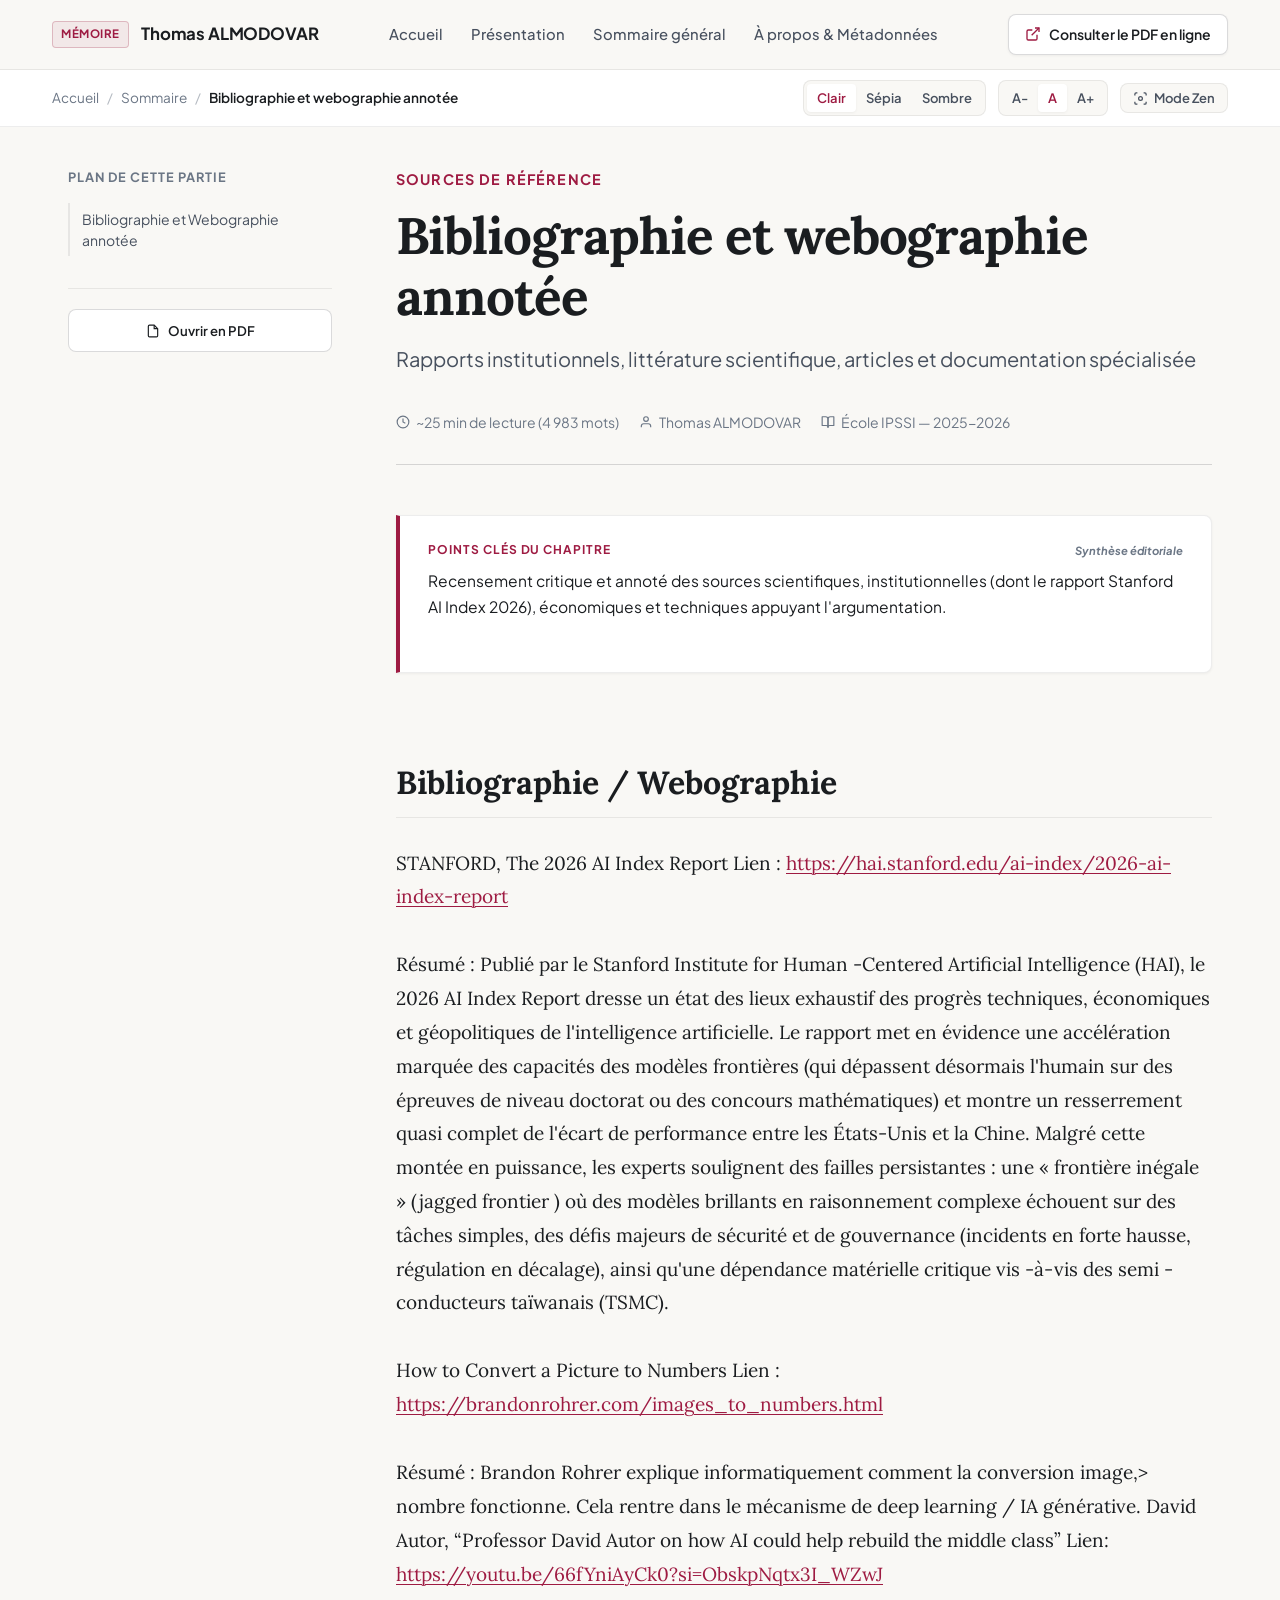
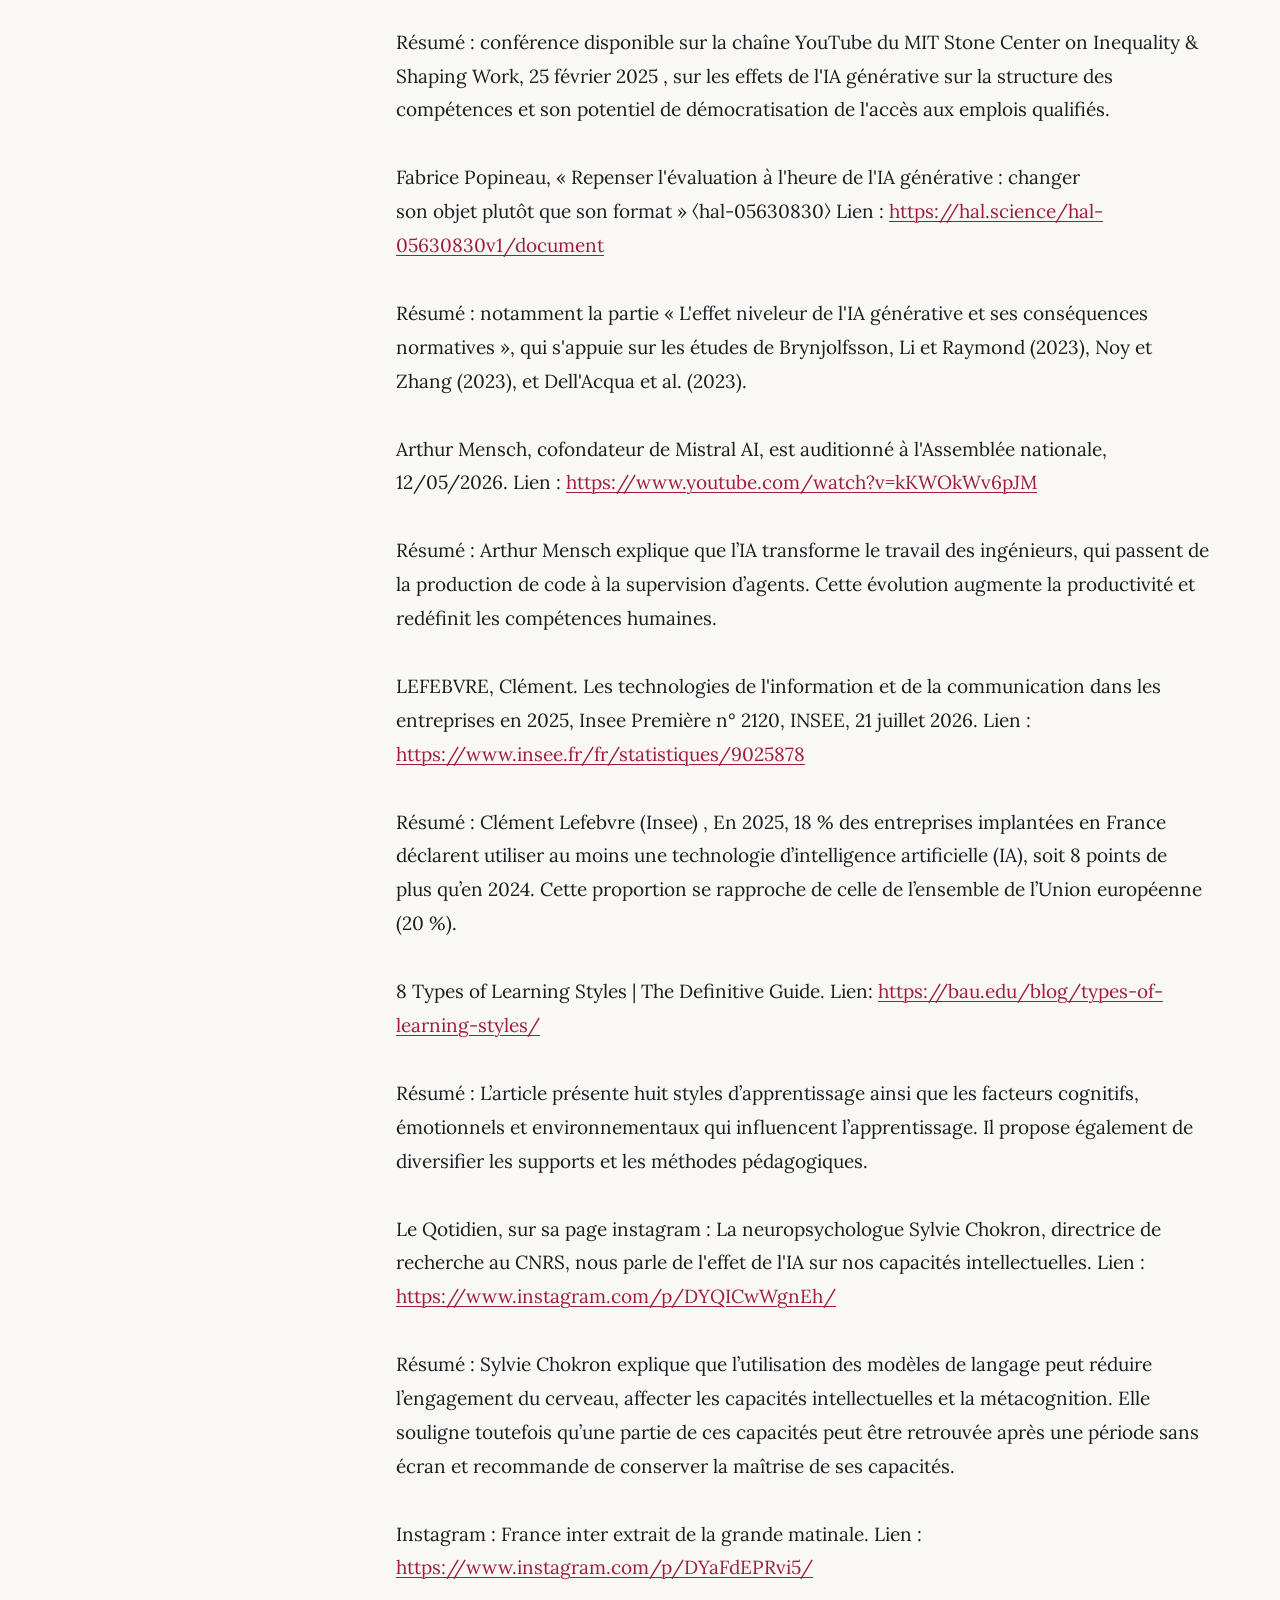
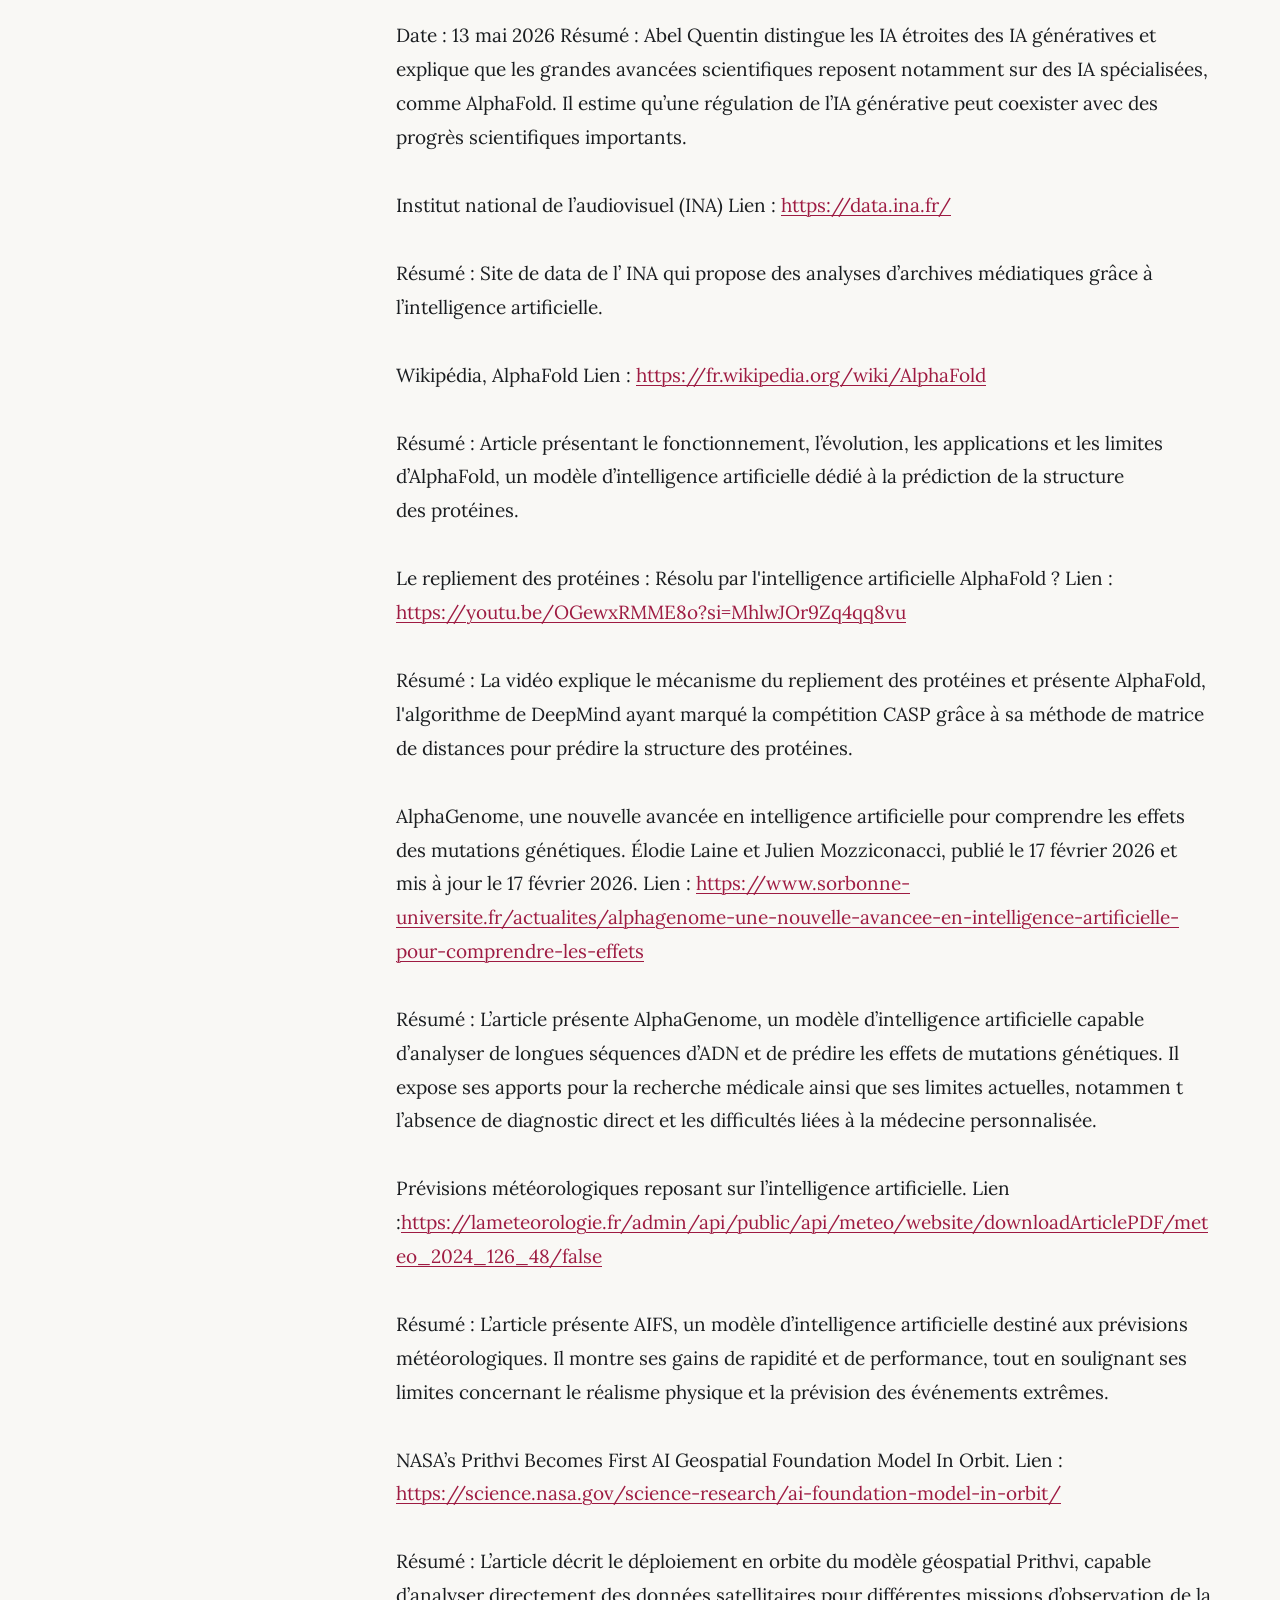
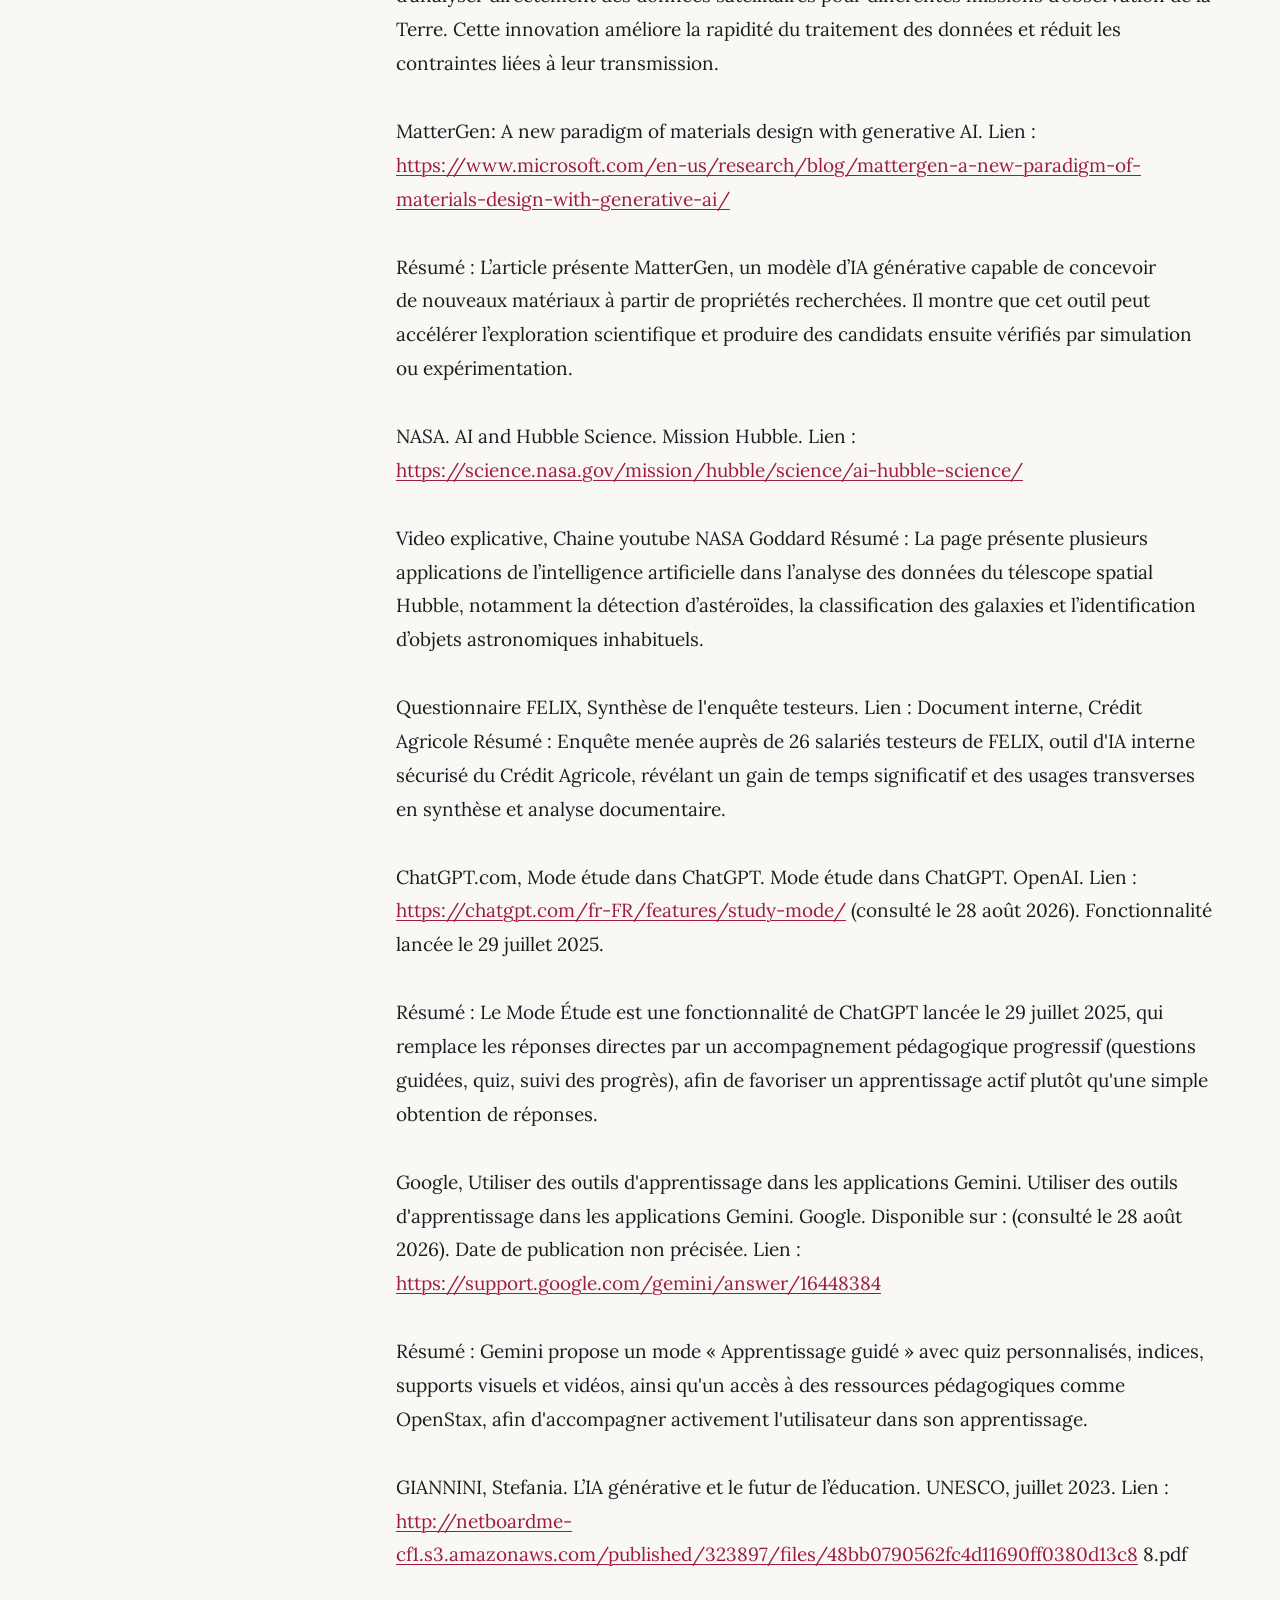
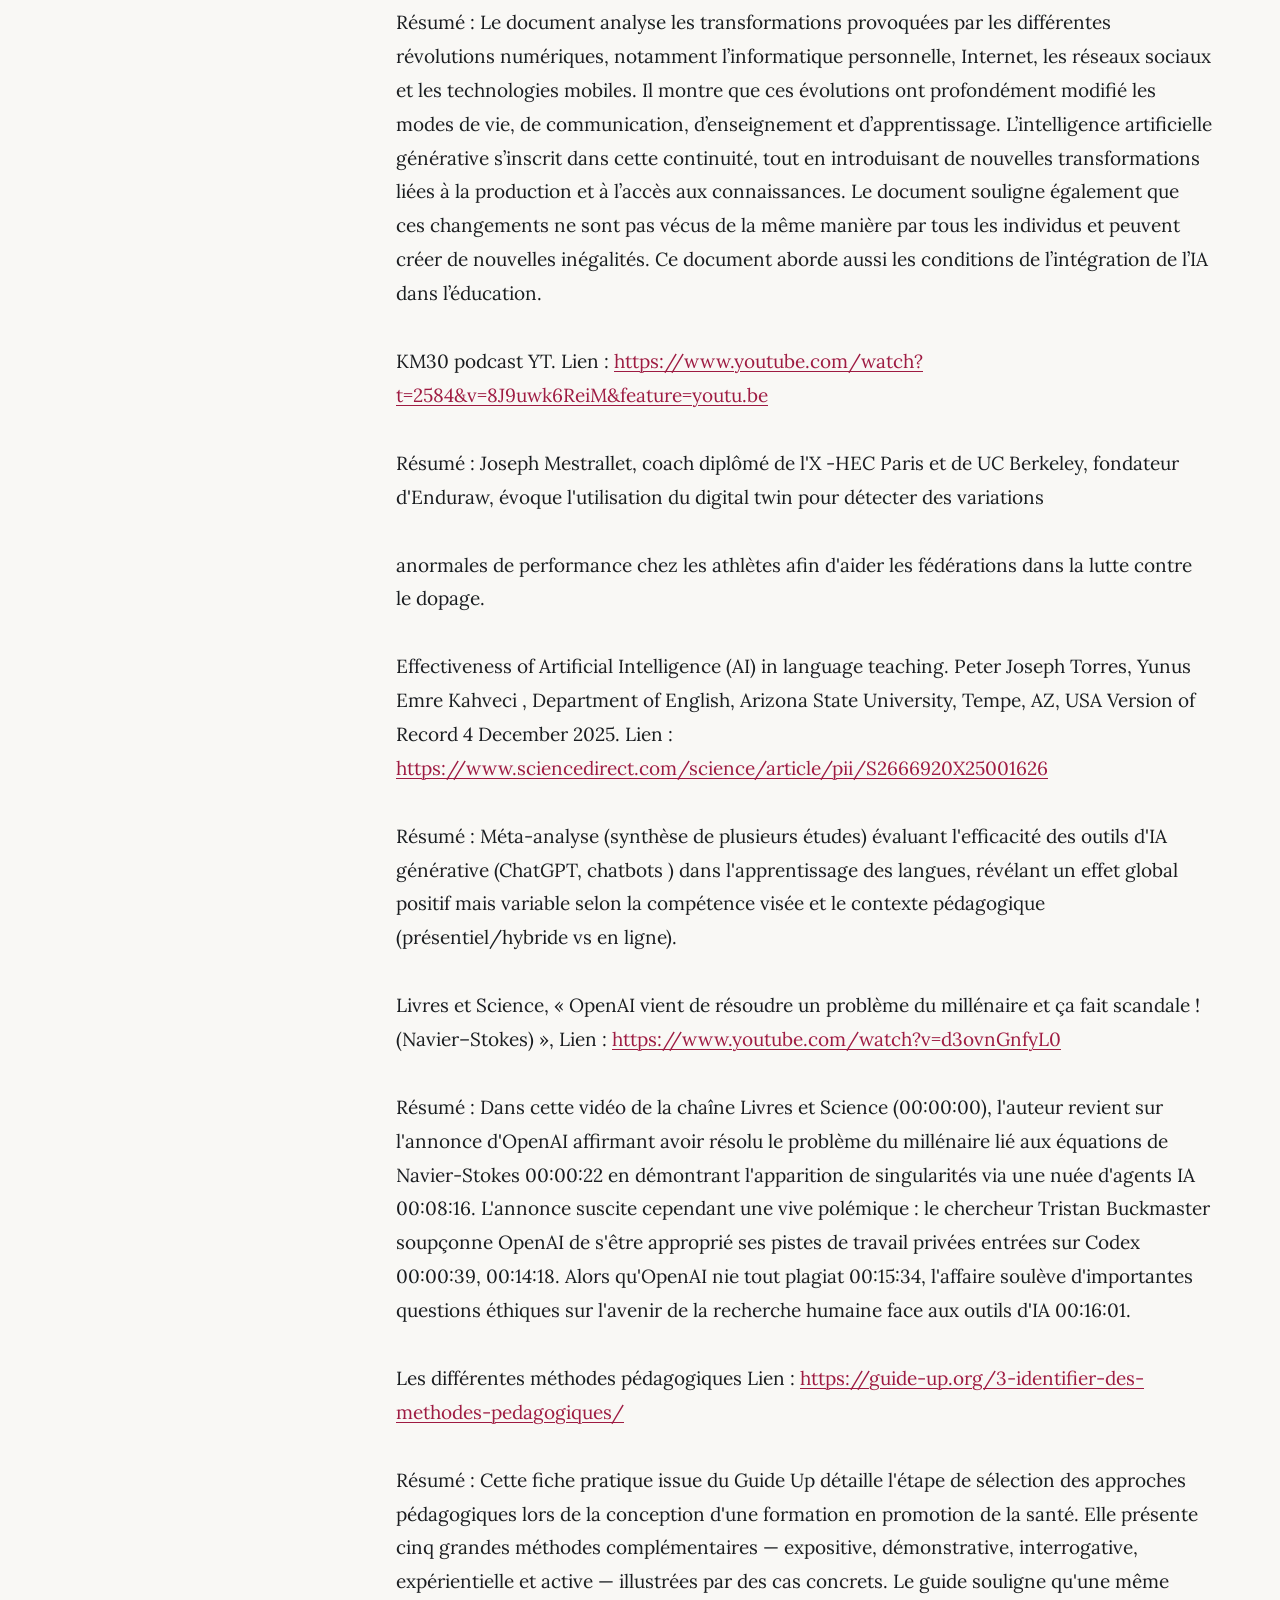
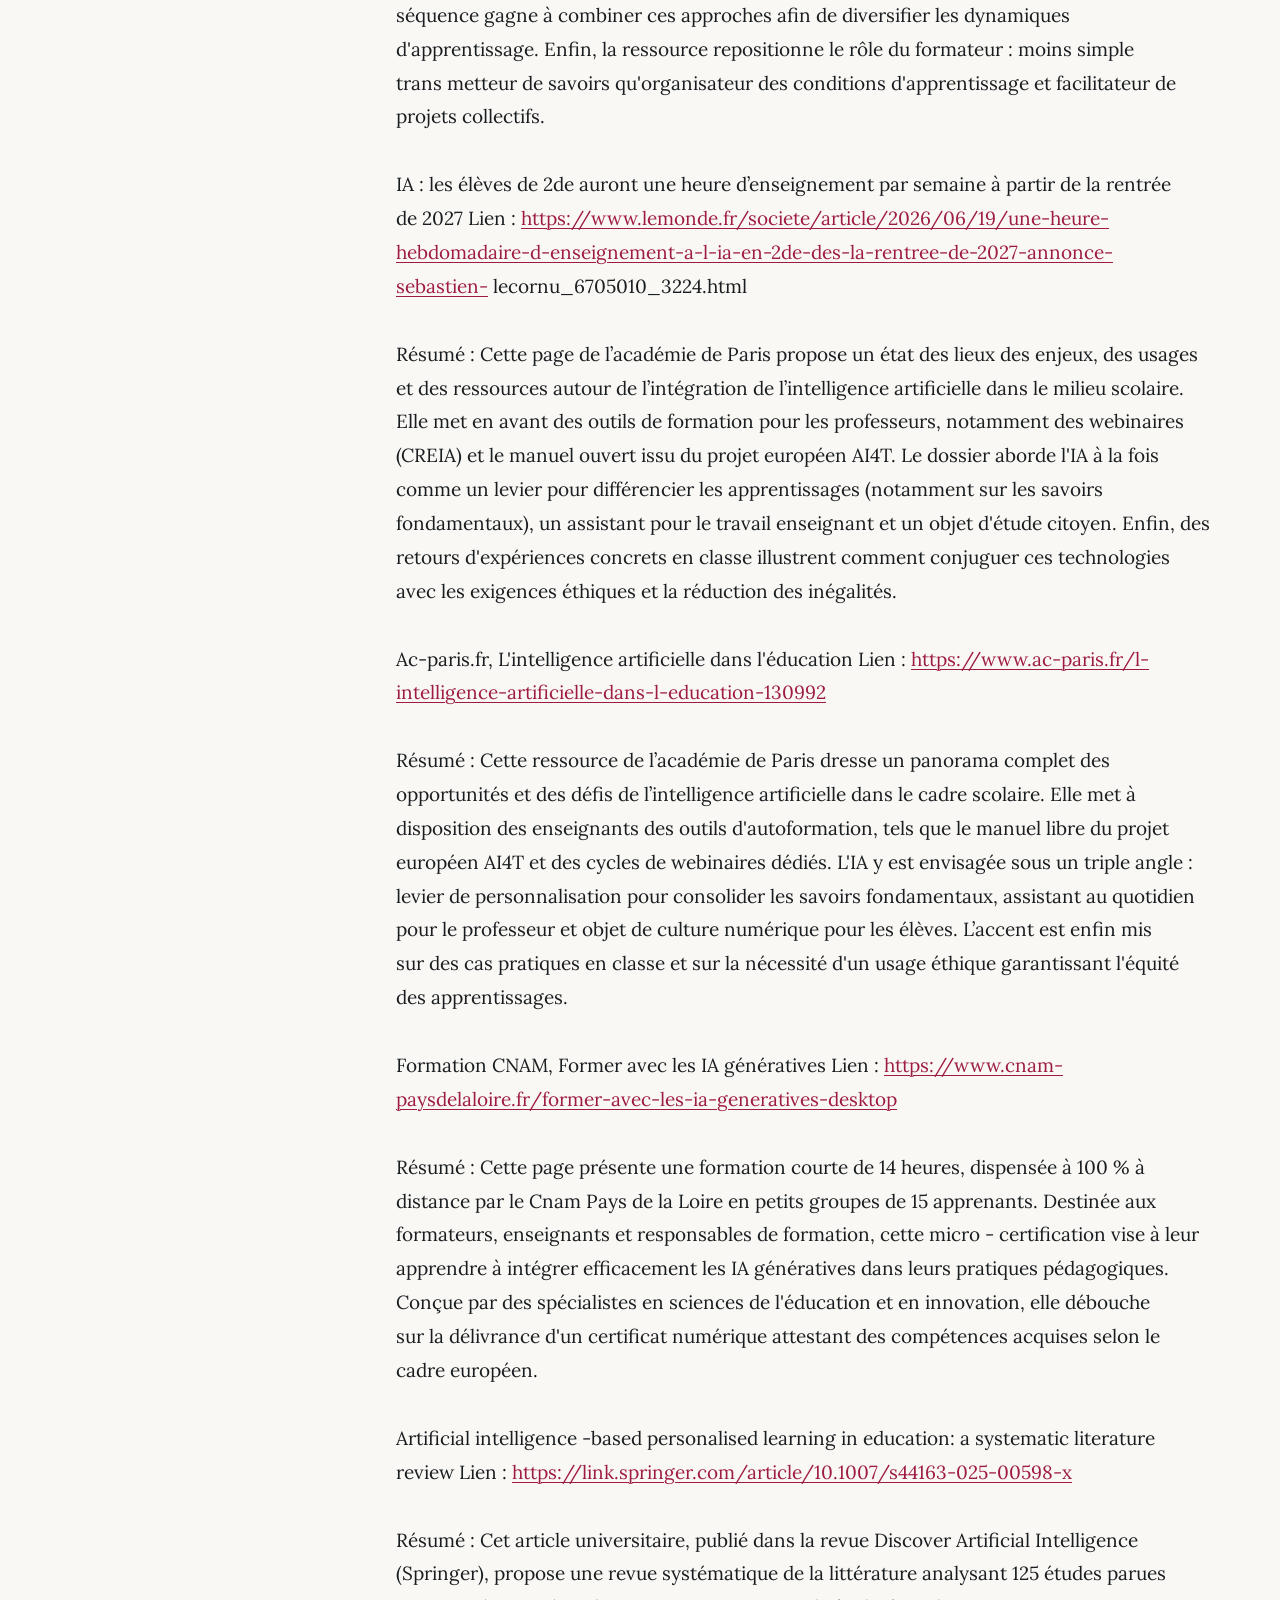
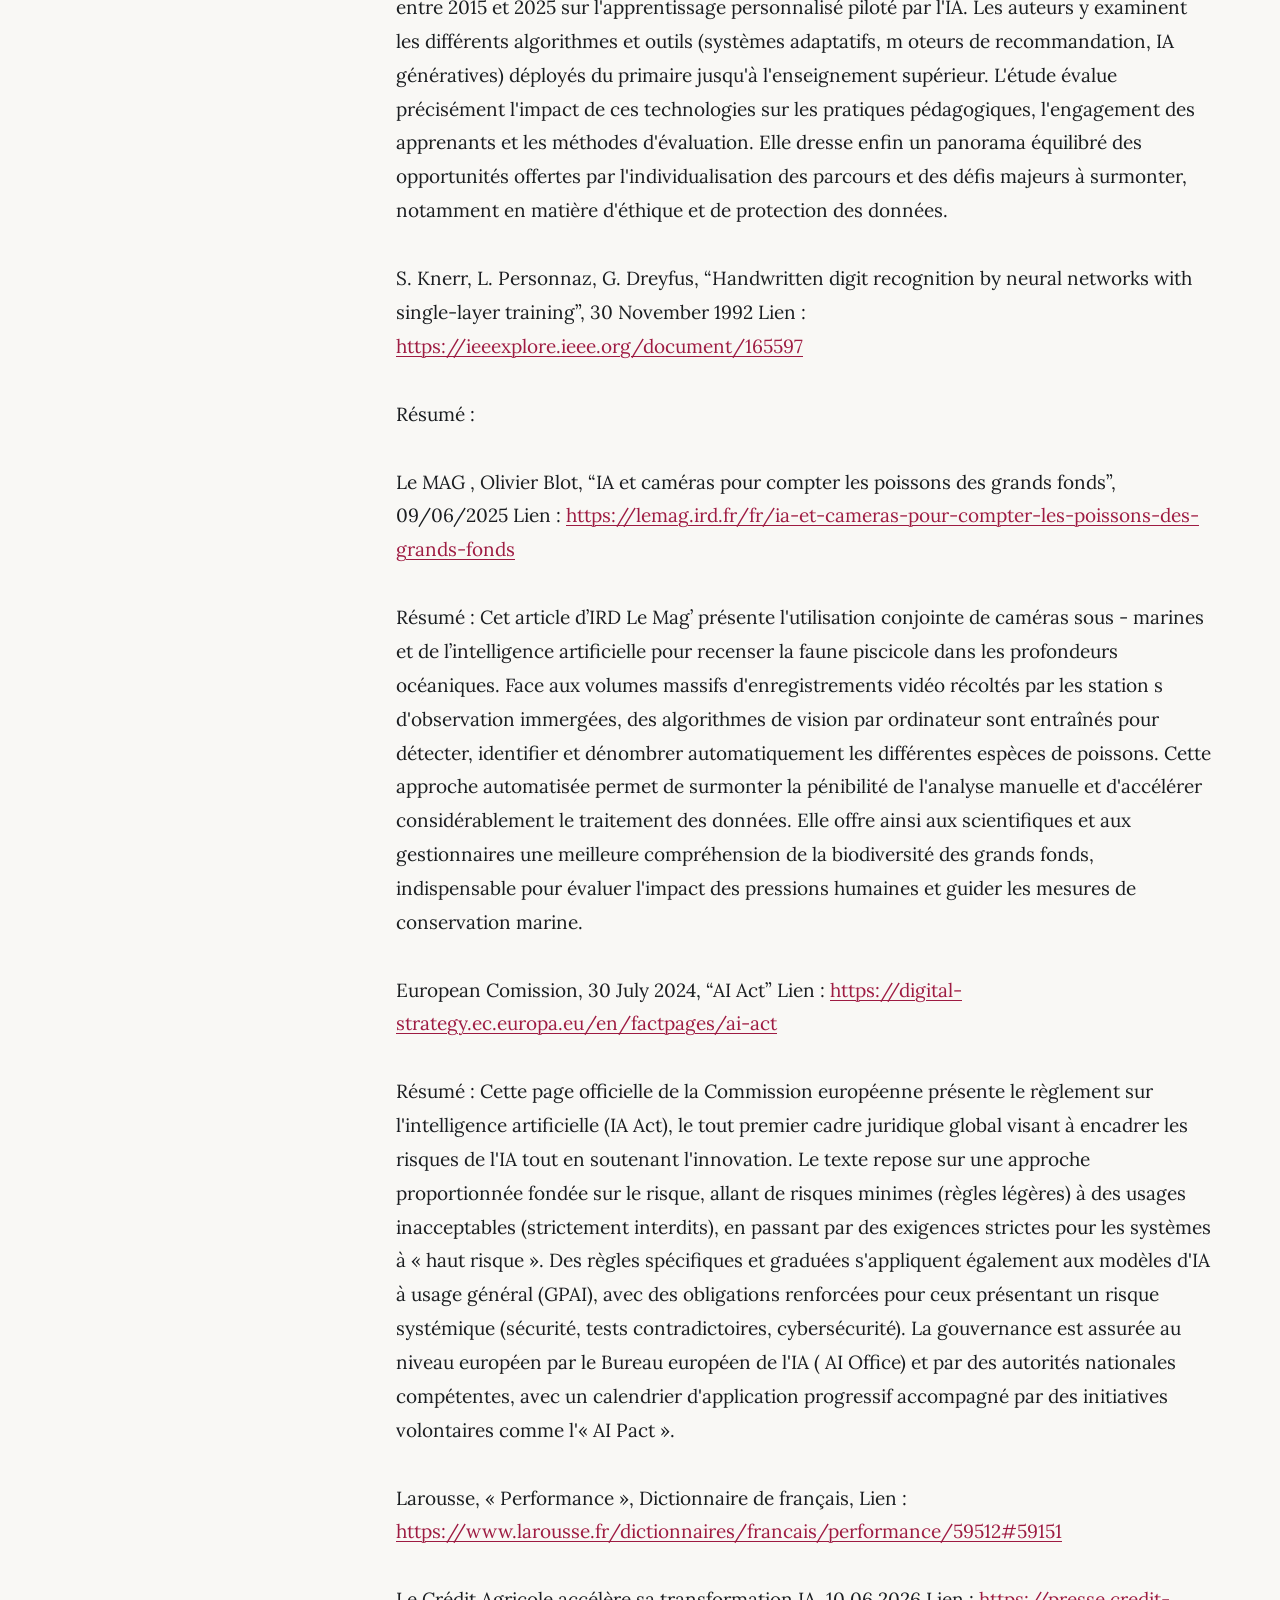
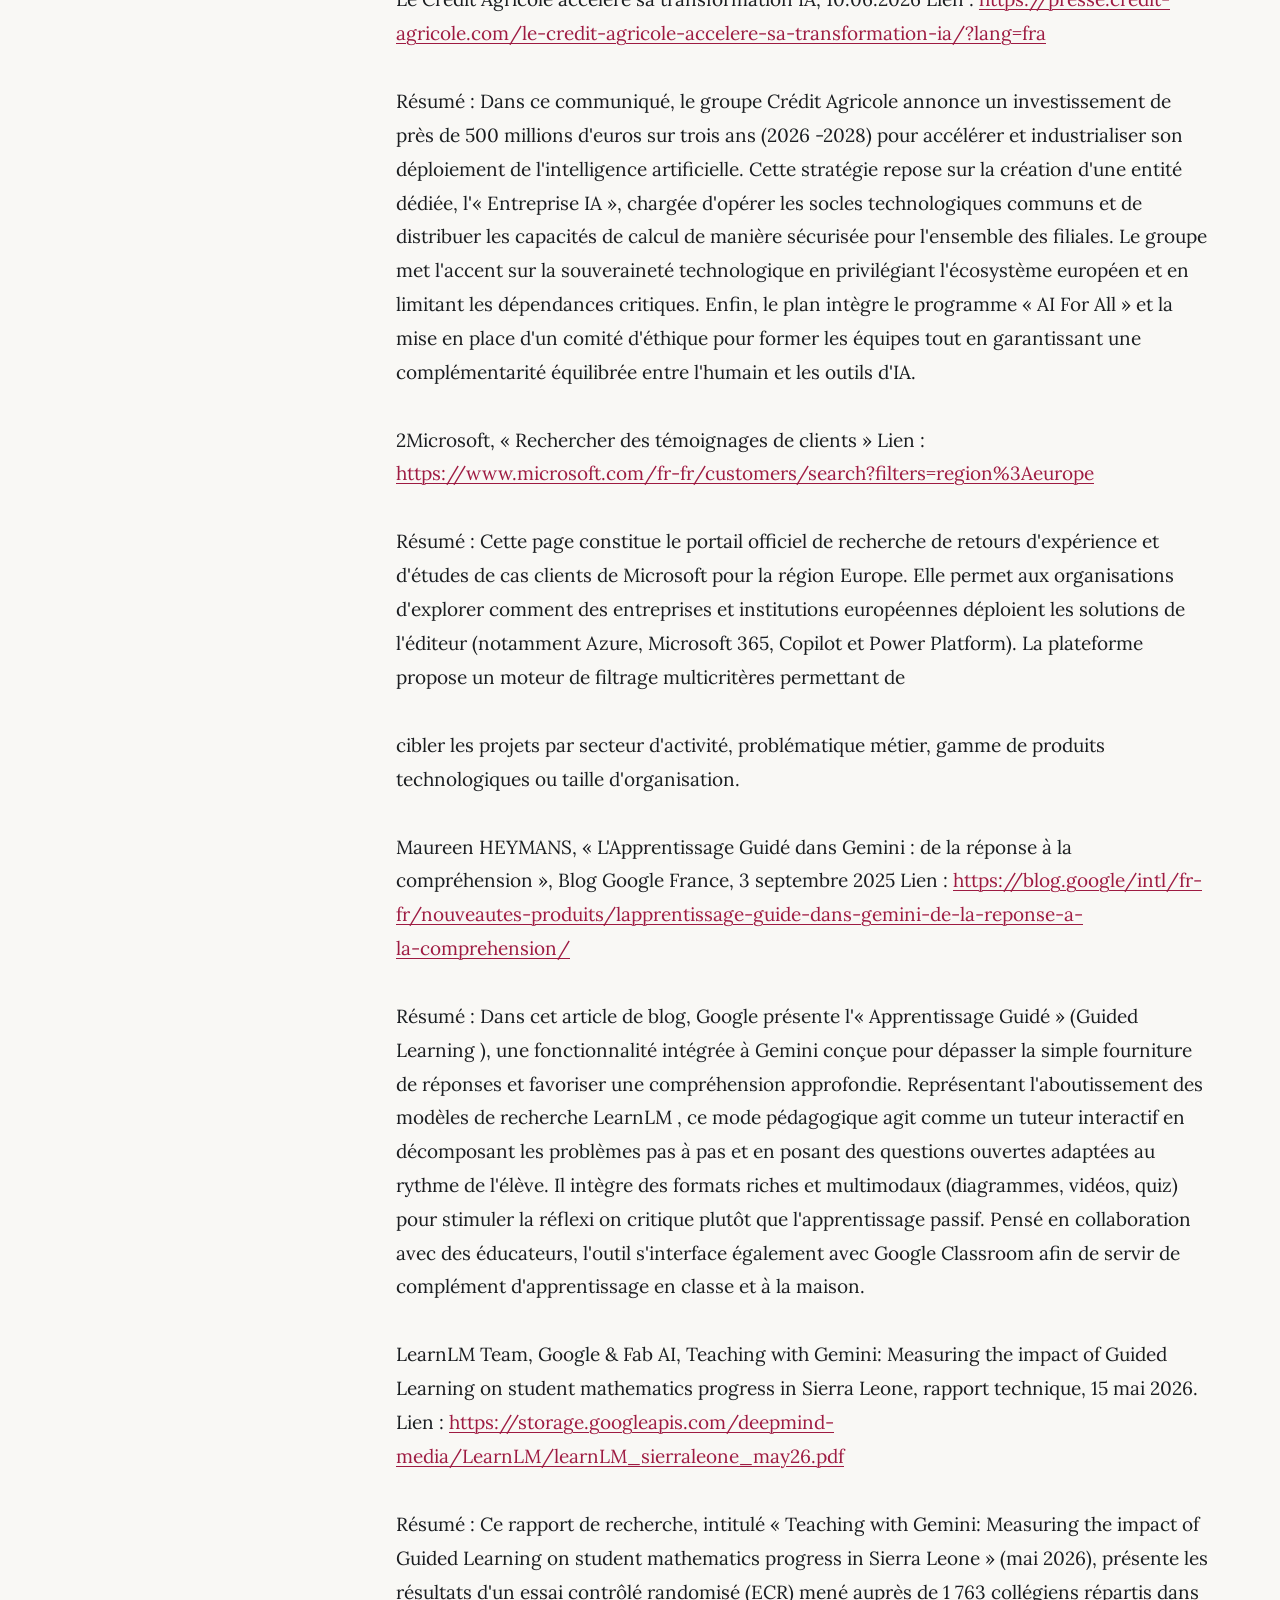
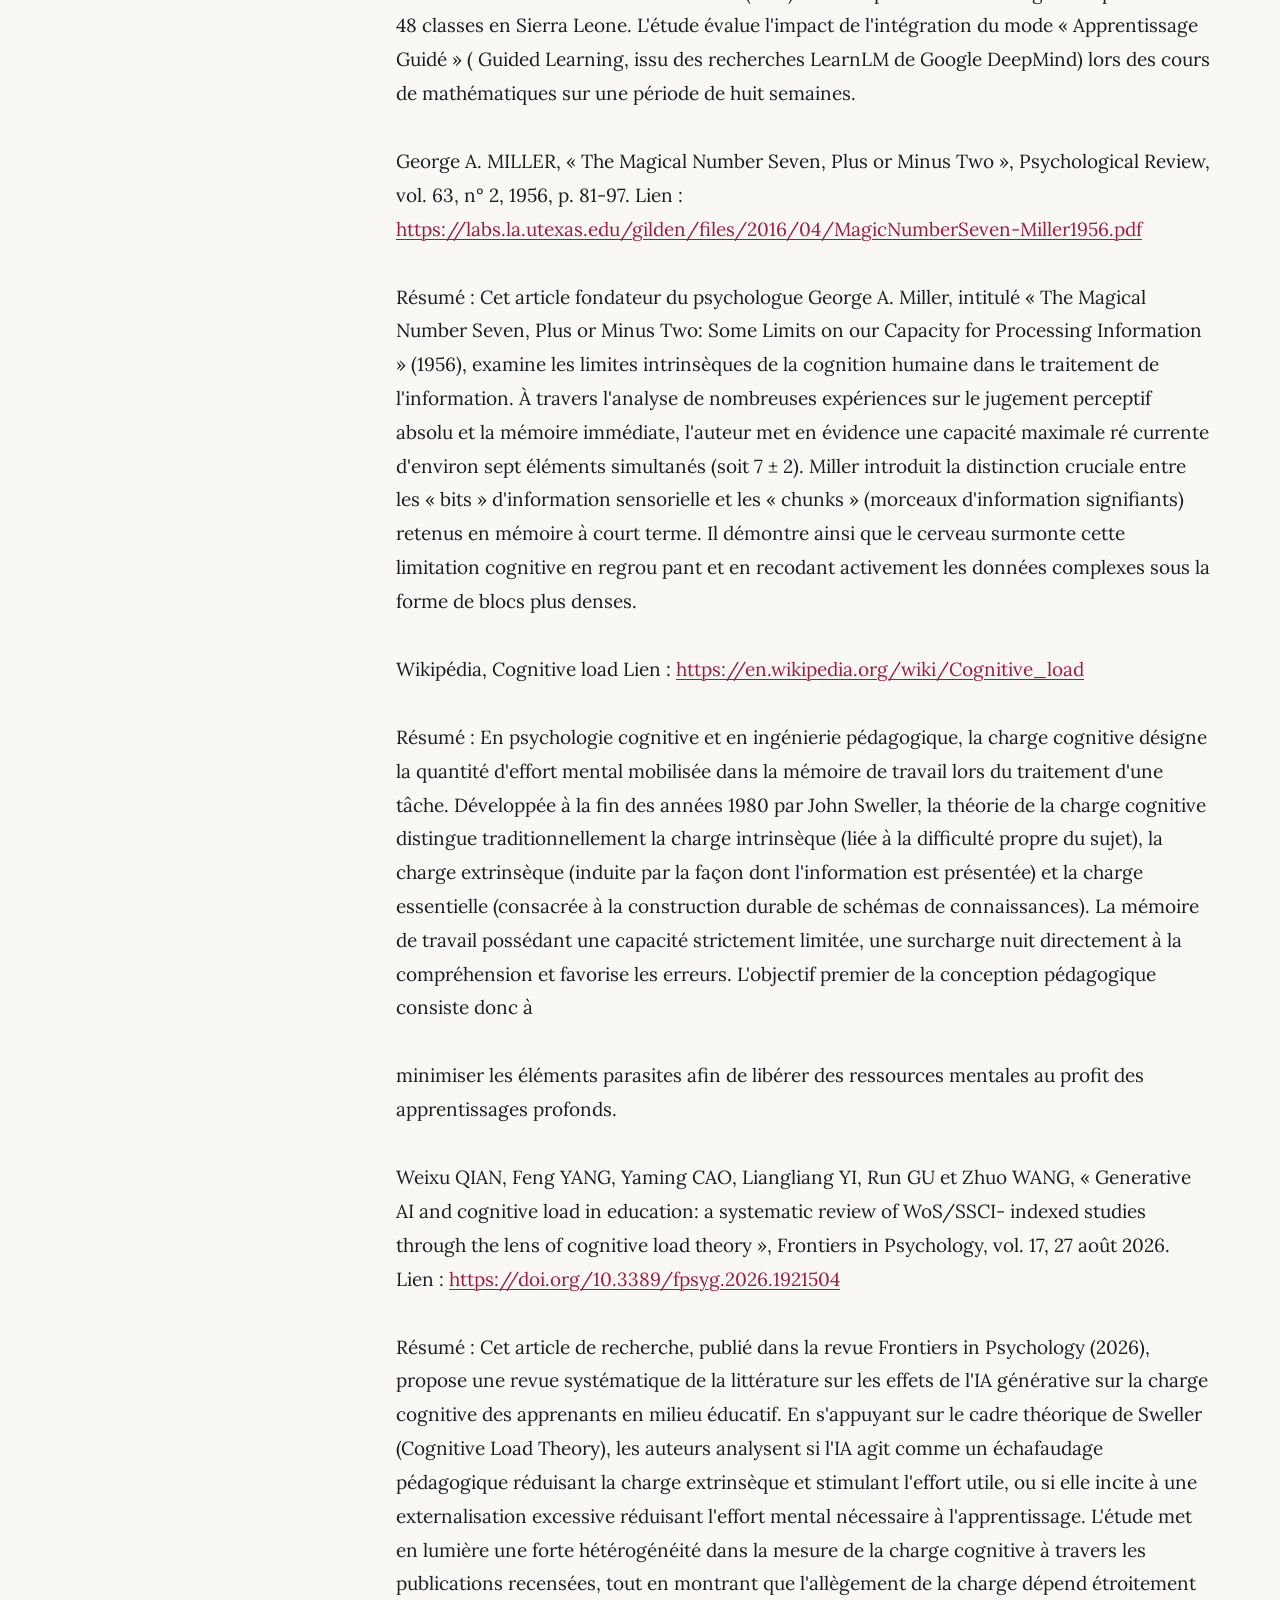
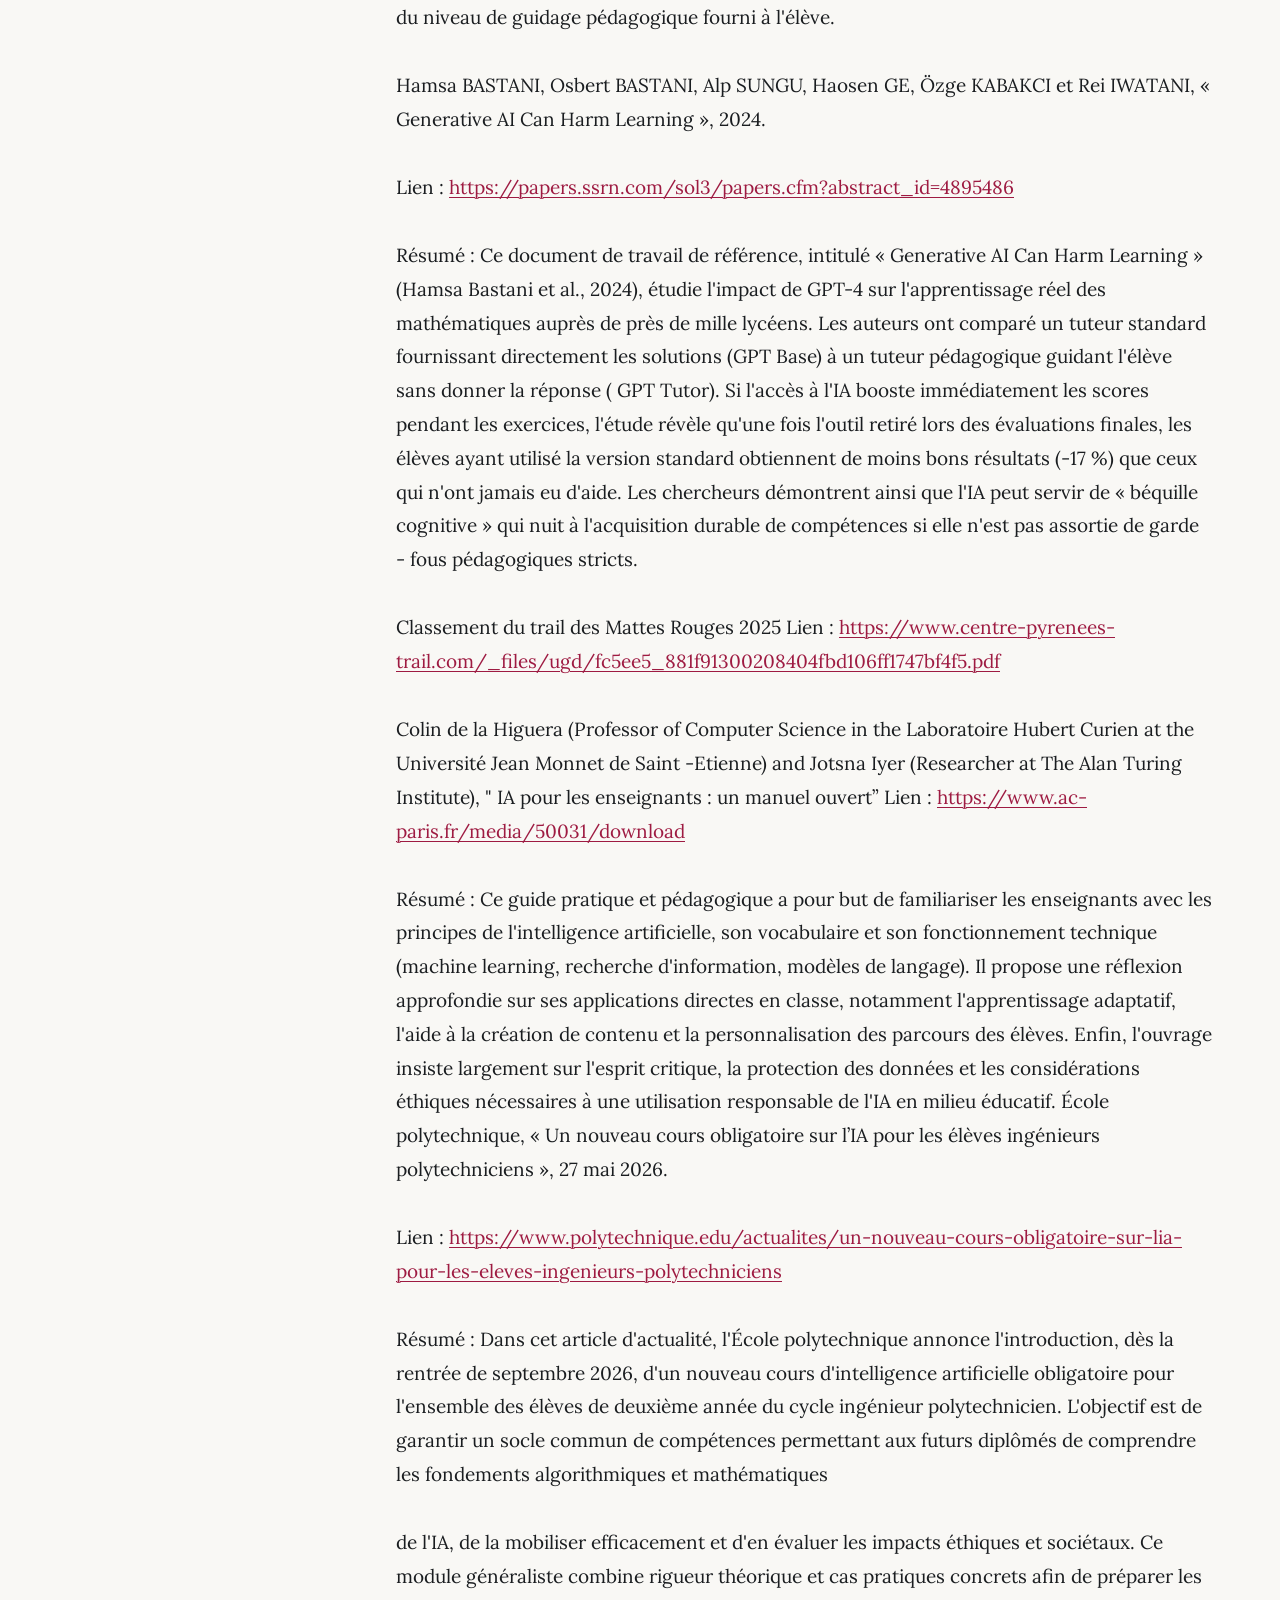
==== commit d26a0ef9: "Mise a jour editoriale: icone livre, synthese editoriale, liens cliquables, figures annexes et sous-" ====
--- a/lecture/bibliographie.html
+++ b/lecture/bibliographie.html
@@ -101,9 +101,7 @@
     <nav class="reader-sidebar" aria-label="Sommaire de la partie">
       <div class="reader-sidebar-title">Plan de cette partie</div>
       <ul class="chapter-toc-list">
-        <li class="chapter-toc-item"><a href="#bib-institutionnelle" class="chapter-toc-link">Rapports institutionnels et études scientifiques</a></li>
-<li class="chapter-toc-item"><a href="#bib-ouvrages" class="chapter-toc-link">Ouvrages et articles académiques</a></li>
-<li class="chapter-toc-item"><a href="#bib-webographie" class="chapter-toc-link">Webographie et ressources en ligne</a></li>
+        <li class="chapter-toc-item"><a href="#bib-webographie" class="chapter-toc-link">Bibliographie et Webographie annotée</a></li>
       </ul>
       <div style="margin-top: 32px; padding-top: 20px; border-top: 1px solid var(--border-subtle);">
         <a href="../assets/pdf/Memoire_ALMODOVAR_Thomas.pdf" target="_blank" class="btn-secondary-outline" style="width: 100%; justify-content: center; font-size: 0.825rem;">
@@ -130,7 +128,7 @@
             <span>Thomas ALMODOVAR</span>
           </span>
           <span class="chapter-meta-pill">
-            <svg xmlns="http://www.w3.org/2000/svg" width="14" height="14" viewBox="0 0 24 24" fill="none" stroke="currentColor" stroke-width="2"><path d="M12 2v20M17 5H9.5a3.5 3.5 0 0 0 0 7h5a3.5 3.5 0 0 1 0 7H6"/></svg>
+            <svg xmlns="http://www.w3.org/2000/svg" width="14" height="14" viewBox="0 0 24 24" fill="none" stroke="currentColor" stroke-width="2" stroke-linecap="round" stroke-linejoin="round"><path d="M2 3h6a4 4 0 0 1 4 4v14a3 3 0 0 0-3-3H2z"/><path d="M22 3h-6a4 4 0 0 0-4 4v14a3 3 0 0 1 3-3h7z"/></svg>
             <span>École IPSSI — 2025-2026</span>
           </span>
         </div>
@@ -140,123 +138,124 @@
       <section class="editorial-chapter-summary" aria-label="Synthèse éditoriale de la partie">
         <div class="summary-heading">
           <span>Points clés du chapitre</span>
-          <span class="summary-badge">Synthèse éditoriale à valider</span>
+          <span class="summary-badge">Synthèse éditoriale</span>
         </div>
         <p>Recensement critique et annoté des sources scientifiques, institutionnelles (dont le rapport Stanford AI Index 2026), économiques et techniques appuyant l&#x27;argumentation.</p>
       </section>
 
       <!-- Texte intégral du mémoire -->
       <article class="chapter-body-text">
-        <p>Bibliographie / Webographie STANFORD, The 2026 AI Index Report Lien : https://hai.stanford.edu/ai-index/2026-ai-index-report</p>
+        <h2 id="bib-webographie">Bibliographie / Webographie</h2>
+<p>STANFORD, The 2026 AI Index Report Lien : <a href="https://hai.stanford.edu/ai-index/2026-ai-index-report" target="_blank" rel="noopener noreferrer">https://hai.stanford.edu/ai-index/2026-ai-index-report</a></p>
 <p>Résumé : Publié par le Stanford Institute for Human -Centered Artificial Intelligence (HAI), le 2026 AI Index Report dresse un état des lieux exhaustif des progrès techniques, économiques et géopolitiques de l&#x27;intelligence artificielle. Le rapport met en évidence une accélération marquée des capacités des modèles frontières (qui dépassent désormais l&#x27;humain sur des épreuves de niveau doctorat ou des concours mathématiques) et montre un resserrement quasi complet de l&#x27;écart de performance entre les États-Unis et la Chine. Malgré cette montée en puissance, les experts soulignent des failles persistantes : une « frontière inégale » (jagged frontier ) où des modèles brillants en raisonnement complexe échouent sur des tâches simples, des défis majeurs de sécurité et de gouvernance (incidents en forte hausse, régulation en décalage), ainsi qu&#x27;une dépendance matérielle critique vis -à-vis des semi - conducteurs taïwanais (TSMC).</p>
-<p>How to Convert a Picture to Numbers Lien : https://brandonrohrer.com/images_to_numbers.html</p>
-<p>Résumé : Brandon Rohrer explique informatiquement comment la conversion image,&gt; nombre fonctionne. Cela rentre dans le mécanisme de deep learning / IA générative. David Autor, “Professor David Autor on how AI could help rebuild the middle class” Lien: https://youtu.be/66fYniAyCk0?si=ObskpNqtx3I_WZwJ</p>
+<p>How to Convert a Picture to Numbers Lien : <a href="https://brandonrohrer.com/images_to_numbers.html" target="_blank" rel="noopener noreferrer">https://brandonrohrer.com/images_to_numbers.html</a></p>
+<p>Résumé : Brandon Rohrer explique informatiquement comment la conversion image,&gt; nombre fonctionne. Cela rentre dans le mécanisme de deep learning / IA générative. David Autor, “Professor David Autor on how AI could help rebuild the middle class” Lien: <a href="https://youtu.be/66fYniAyCk0?si=ObskpNqtx3I_WZwJ" target="_blank" rel="noopener noreferrer">https://youtu.be/66fYniAyCk0?si=ObskpNqtx3I_WZwJ</a></p>
 <p>Résumé : conférence disponible sur la chaîne YouTube du MIT Stone Center on Inequality &amp; Shaping Work, 25 février 2025 , sur les effets de l&#x27;IA générative sur la structure des compétences et son potentiel de démocratisation de l&#x27;accès aux emplois qualifiés.</p>
-<p>Fabrice Popineau, « Repenser l&#x27;évaluation à l&#x27;heure de l&#x27;IA générative : changer son objet plutôt que son format » ⟨hal-05630830⟩ Lien : https://hal.science/hal-05630830v1/document</p>
+<p>Fabrice Popineau, « Repenser l&#x27;évaluation à l&#x27;heure de l&#x27;IA générative : changer son objet plutôt que son format » ⟨hal-05630830⟩ Lien : <a href="https://hal.science/hal-05630830v1/document" target="_blank" rel="noopener noreferrer">https://hal.science/hal-05630830v1/document</a></p>
 <p>Résumé : notamment la partie « L&#x27;effet niveleur de l&#x27;IA générative et ses conséquences normatives », qui s&#x27;appuie sur les études de Brynjolfsson, Li et Raymond (2023), Noy et Zhang (2023), et Dell&#x27;Acqua et al. (2023).</p>
-<p>Arthur Mensch, cofondateur de Mistral AI, est auditionné à l&#x27;Assemblée nationale, 12/05/2026. Lien : https://www.youtube.com/watch?v=kKWOkWv6pJM</p>
+<p>Arthur Mensch, cofondateur de Mistral AI, est auditionné à l&#x27;Assemblée nationale, 12/05/2026. Lien : <a href="https://www.youtube.com/watch?v=kKWOkWv6pJM" target="_blank" rel="noopener noreferrer">https://www.youtube.com/watch?v=kKWOkWv6pJM</a></p>
 <p>Résumé : Arthur Mensch explique que l’IA transforme le travail des ingénieurs, qui passent de la production de code à la supervision d’agents. Cette évolution augmente la productivité et redéfinit les compétences humaines.</p>
-<p>LEFEBVRE, Clément. Les technologies de l&#x27;information et de la communication dans les entreprises en 2025, Insee Première n° 2120, INSEE, 21 juillet 2026. Lien : https://www.insee.fr/fr/statistiques/9025878</p>
+<p>LEFEBVRE, Clément. Les technologies de l&#x27;information et de la communication dans les entreprises en 2025, Insee Première n° 2120, INSEE, 21 juillet 2026. Lien : <a href="https://www.insee.fr/fr/statistiques/9025878" target="_blank" rel="noopener noreferrer">https://www.insee.fr/fr/statistiques/9025878</a></p>
 <p>Résumé : Clément Lefebvre (Insee) , En 2025, 18  % des entreprises implantées en France déclarent utiliser au moins une technologie d’intelligence artificielle (IA), soit 8 points de plus qu’en  2024. Cette proportion se rapproche de celle de l’ensemble de l’Union européenne (20 %).</p>
-<p>8 Types of Learning Styles | The Definitive Guide. Lien: https://bau.edu/blog/types-of-learning-styles/</p>
+<p>8 Types of Learning Styles | The Definitive Guide. Lien: <a href="https://bau.edu/blog/types-of-learning-styles/" target="_blank" rel="noopener noreferrer">https://bau.edu/blog/types-of-learning-styles/</a></p>
 <p>Résumé : L’article présente huit styles d’apprentissage ainsi que les facteurs cognitifs, émotionnels et environnementaux qui influencent l’apprentissage. Il propose également de diversifier les supports et les méthodes pédagogiques.</p>
-<p>Le Qotidien, sur sa page instagram : La neuropsychologue Sylvie Chokron, directrice de recherche au CNRS, nous parle de l&#x27;effet de l&#x27;IA sur nos capacités intellectuelles. Lien : https://www.instagram.com/p/DYQICwWgnEh/</p>
+<p>Le Qotidien, sur sa page instagram : La neuropsychologue Sylvie Chokron, directrice de recherche au CNRS, nous parle de l&#x27;effet de l&#x27;IA sur nos capacités intellectuelles. Lien : <a href="https://www.instagram.com/p/DYQICwWgnEh/" target="_blank" rel="noopener noreferrer">https://www.instagram.com/p/DYQICwWgnEh/</a></p>
 <p>Résumé :  Sylvie Chokron explique que l’utilisation des modèles de langage peut réduire l’engagement du cerveau, affecter les capacités intellectuelles et la métacognition. Elle souligne toutefois qu’une partie de ces capacités peut être retrouvée après une période  sans écran et recommande de conserver la maîtrise de ses capacités.</p>
-<p>Instagram : France inter extrait de la grande matinale. Lien : https://www.instagram.com/p/DYaFdEPRvi5/</p>
+<p>Instagram : France inter extrait de la grande matinale. Lien : <a href="https://www.instagram.com/p/DYaFdEPRvi5/" target="_blank" rel="noopener noreferrer">https://www.instagram.com/p/DYaFdEPRvi5/</a></p>
 <p>Date : 13 mai 2026 Résumé : Abel Quentin distingue les IA étroites des IA génératives et explique que les grandes avancées scientifiques reposent notamment sur des IA spécialisées, comme AlphaFold. Il estime qu’une régulation de l’IA générative peut coexister avec des progrès scientifiques importants.</p>
-<p>Institut national de l’audiovisuel (INA) Lien : https://data.ina.fr/</p>
+<p>Institut national de l’audiovisuel (INA) Lien : <a href="https://data.ina.fr/" target="_blank" rel="noopener noreferrer">https://data.ina.fr/</a></p>
 <p>Résumé :  Site de data de l’ INA qui propose des analyses d’archives  médiatiques grâce à l’intelligence artificielle.</p>
-<p>Wikipédia, AlphaFold Lien : https://fr.wikipedia.org/wiki/AlphaFold</p>
+<p>Wikipédia, AlphaFold Lien : <a href="https://fr.wikipedia.org/wiki/AlphaFold" target="_blank" rel="noopener noreferrer">https://fr.wikipedia.org/wiki/AlphaFold</a></p>
 <p>Résumé :  Article présentant le fonctionnement, l’évolution, les applications et les limites d’AlphaFold, un modèle d’intelligence artificielle dédié à la prédiction de la structure des protéines.</p>
-<p>Le repliement des protéines : Résolu par l&#x27;intelligence artificielle AlphaFold ? Lien : https://youtu.be/OGewxRMME8o?si=MhlwJOr9Zq4qq8vu</p>
+<p>Le repliement des protéines : Résolu par l&#x27;intelligence artificielle AlphaFold ? Lien : <a href="https://youtu.be/OGewxRMME8o?si=MhlwJOr9Zq4qq8vu" target="_blank" rel="noopener noreferrer">https://youtu.be/OGewxRMME8o?si=MhlwJOr9Zq4qq8vu</a></p>
 <p>Résumé : La vidéo explique le mécanisme du repliement des protéines et présente AlphaFold, l&#x27;algorithme de DeepMind ayant marqué la compétition CASP grâce à sa méthode de matrice de distances pour prédire la structure des protéines.</p>
-<p>AlphaGenome, une nouvelle avancée en intelligence artificielle pour comprendre les effets des mutations génétiques. Élodie Laine et Julien Mozziconacci, publié le 17 février 2026 et mis à jour le 17 février 2026. Lien :  https://www.sorbonne-universite.fr/actualites/alphagenome-une-nouvelle- avancee-en-intelligence-artificielle-pour-comprendre-les-effets</p>
+<p>AlphaGenome, une nouvelle avancée en intelligence artificielle pour comprendre les effets des mutations génétiques. Élodie Laine et Julien Mozziconacci, publié le 17 février 2026 et mis à jour le 17 février 2026. Lien :  <a href="https://www.sorbonne-universite.fr/actualites/alphagenome-une-nouvelle-avancee-en-intelligence-artificielle-pour-comprendre-les-effets" target="_blank" rel="noopener noreferrer">https://www.sorbonne-universite.fr/actualites/alphagenome-une-nouvelle-avancee-en-intelligence-artificielle-pour-comprendre-les-effets</a></p>
 <p>Résumé : L’article présente AlphaGenome, un modèle d’intelligence artificielle capable d’analyser de longues séquences d’ADN et de prédire les effets de mutations génétiques. Il expose ses apports pour la recherche médicale ainsi que ses limites actuelles, notammen t l’absence de diagnostic direct et les difficultés liées à la médecine personnalisée.</p>
-<p>Prévisions météorologiques reposant sur l’intelligence artificielle. Lien :https://lameteorologie.fr/admin/api/public/api/meteo/website/downloadArticlePD F/meteo_2024_126_48/false</p>
+<p>Prévisions météorologiques reposant sur l’intelligence artificielle. Lien :<a href="https://lameteorologie.fr/admin/api/public/api/meteo/website/downloadArticlePDF/meteo_2024_126_48/false" target="_blank" rel="noopener noreferrer">https://lameteorologie.fr/admin/api/public/api/meteo/website/downloadArticlePDF/meteo_2024_126_48/false</a></p>
 <p>Résumé :  L’article présente AIFS, un modèle d’intelligence artificielle destiné aux prévisions météorologiques. Il montre ses gains de rapidité et de performance, tout en soulignant ses limites concernant le réalisme physique et la prévision des événements extrêmes.</p>
-<p>NASA’s Prithvi Becomes First AI Geospatial Foundation Model In Orbit. Lien : https://science.nasa.gov/science-research/ai-foundation-model-in-orbit/</p>
+<p>NASA’s Prithvi Becomes First AI Geospatial Foundation Model In Orbit. Lien : <a href="https://science.nasa.gov/science-research/ai-foundation-model-in-orbit/" target="_blank" rel="noopener noreferrer">https://science.nasa.gov/science-research/ai-foundation-model-in-orbit/</a></p>
 <p>Résumé :  L’article décrit le déploiement en orbite du modèle géospatial Prithvi, capable d’analyser directement des données satellitaires pour différentes missions d’observation de la Terre. Cette innovation améliore la rapidité du traitement des données et réduit les contraintes liées à leur transmission.</p>
-<p>MatterGen: A new paradigm of materials design with generative AI. Lien : https://www.microsoft.com/en-us/research/blog/mattergen-a-new-paradigm-of- materials-design-with-generative-ai/</p>
+<p>MatterGen: A new paradigm of materials design with generative AI. Lien : <a href="https://www.microsoft.com/en-us/research/blog/mattergen-a-new-paradigm-of-materials-design-with-generative-ai/" target="_blank" rel="noopener noreferrer">https://www.microsoft.com/en-us/research/blog/mattergen-a-new-paradigm-of-materials-design-with-generative-ai/</a></p>
 <p>Résumé :  L’article présente MatterGen, un modèle d’IA générative capable de concevoir de nouveaux matériaux à partir de propriétés recherchées. Il montre que cet outil peut accélérer l’exploration scientifique et produire des candidats ensuite vérifiés par simulation ou expérimentation.</p>
-<p>NASA. AI and Hubble Science. Mission Hubble. Lien : https://science.nasa.gov/mission/hubble/science/ai-hubble-science/</p>
+<p>NASA. AI and Hubble Science. Mission Hubble. Lien : <a href="https://science.nasa.gov/mission/hubble/science/ai-hubble-science/" target="_blank" rel="noopener noreferrer">https://science.nasa.gov/mission/hubble/science/ai-hubble-science/</a></p>
 <p>Video explicative, Chaine youtube NASA Goddard Résumé :  La page présente plusieurs applications de l’intelligence artificielle dans l’analyse des données du télescope spatial Hubble, notamment la détection d’astéroïdes, la classification des galaxies et l’identification d’objets astronomiques inhabituels.</p>
 <p>Questionnaire FELIX, Synthèse de l&#x27;enquête testeurs. Lien : Document interne, Crédit Agricole Résumé : Enquête menée auprès de 26 salariés testeurs de FELIX, outil d&#x27;IA interne sécurisé du Crédit Agricole, révélant un gain de temps significatif et des usages transverses en synthèse et analyse documentaire.</p>
-<p>ChatGPT.com, Mode étude dans ChatGPT. Mode étude dans ChatGPT. OpenAI. Lien :  https://chatgpt.com/fr-FR/features/study-mode/ (consulté le 28 août 2026). Fonctionnalité lancée le 29 juillet 2025.</p>
+<p>ChatGPT.com, Mode étude dans ChatGPT. Mode étude dans ChatGPT. OpenAI. Lien :  <a href="https://chatgpt.com/fr-FR/features/study-mode/" target="_blank" rel="noopener noreferrer">https://chatgpt.com/fr-FR/features/study-mode/</a> (consulté le 28 août 2026). Fonctionnalité lancée le 29 juillet 2025.</p>
 <p>Résumé : Le Mode Étude est une fonctionnalité de ChatGPT lancée le 29 juillet 2025, qui remplace les réponses directes par un accompagnement pédagogique progressif (questions guidées, quiz, suivi des progrès), afin de favoriser un apprentissage actif plutôt qu&#x27;une simple obtention de réponses.</p>
-<p>Google, Utiliser des outils d&#x27;apprentissage dans les applications Gemini. Utiliser des outils d&#x27;apprentissage dans les applications Gemini. Google. Disponible sur : (consulté le 28 août 2026). Date de publication non précisée. Lien : https://support.google.com/gemini/answer/16448384</p>
+<p>Google, Utiliser des outils d&#x27;apprentissage dans les applications Gemini. Utiliser des outils d&#x27;apprentissage dans les applications Gemini. Google. Disponible sur : (consulté le 28 août 2026). Date de publication non précisée. Lien : <a href="https://support.google.com/gemini/answer/16448384" target="_blank" rel="noopener noreferrer">https://support.google.com/gemini/answer/16448384</a></p>
 <p>Résumé : Gemini propose un mode « Apprentissage guidé » avec quiz personnalisés, indices, supports visuels et vidéos, ainsi qu&#x27;un accès à des ressources pédagogiques comme OpenStax, afin d&#x27;accompagner activement l&#x27;utilisateur dans son apprentissage.</p>
-<p>GIANNINI, Stefania. L’IA générative et le futur de l’éducation. UNESCO, juillet 2023. Lien : http://netboardme- cf1.s3.amazonaws.com/published/323897/files/48bb0790562fc4d11690ff0380d13c8 8.pdf</p>
+<p>GIANNINI, Stefania. L’IA générative et le futur de l’éducation. UNESCO, juillet 2023. Lien : <a href="http://netboardme-cf1.s3.amazonaws.com/published/323897/files/48bb0790562fc4d11690ff0380d13c8" target="_blank" rel="noopener noreferrer">http://netboardme-cf1.s3.amazonaws.com/published/323897/files/48bb0790562fc4d11690ff0380d13c8</a> 8.pdf</p>
 <p>Résumé : Le document analyse les transformations provoquées par les différentes révolutions numériques, notamment l’informatique personnelle, Internet, les réseaux sociaux et les technologies mobiles. Il montre que ces évolutions ont profondément modifié les modes  de vie, de communication, d’enseignement et d’apprentissage. L’intelligence artificielle générative s’inscrit dans cette continuité, tout en introduisant de nouvelles transformations liées à la production et à l’accès aux connaissances. Le document souligne également que ces changements ne sont pas vécus de la même manière par tous les individus et peuvent créer de nouvelles inégalités. Ce document aborde aussi les conditions de l’intégration de l’IA dans l’éducation.</p>
-<p>KM30 podcast YT. Lien : https://www.youtube.com/watch?t=2584&amp;v=8J9uwk6ReiM&amp;feature=youtu.be</p>
+<p>KM30 podcast YT. Lien : <a href="https://www.youtube.com/watch?t=2584&amp;v=8J9uwk6ReiM&amp;feature=youtu.be" target="_blank" rel="noopener noreferrer">https://www.youtube.com/watch?t=2584&amp;v=8J9uwk6ReiM&amp;feature=youtu.be</a></p>
 <p>Résumé :  Joseph Mestrallet, coach diplômé de l&#x27;X -HEC Paris et de UC Berkeley, fondateur d&#x27;Enduraw, évoque l&#x27;utilisation du digital twin pour détecter des variations</p>
 <p>anormales de performance chez les athlètes afin d&#x27;aider les fédérations dans la lutte contre le dopage.</p>
-<p>Effectiveness of Artificial Intelligence (AI) in language teaching. Peter Joseph Torres, Yunus Emre Kahveci , Department of English, Arizona State University, Tempe, AZ, USA Version of Record 4 December 2025. Lien : https://www.sciencedirect.com/science/article/pii/S2666920X25001626</p>
+<p>Effectiveness of Artificial Intelligence (AI) in language teaching. Peter Joseph Torres, Yunus Emre Kahveci , Department of English, Arizona State University, Tempe, AZ, USA Version of Record 4 December 2025. Lien : <a href="https://www.sciencedirect.com/science/article/pii/S2666920X25001626" target="_blank" rel="noopener noreferrer">https://www.sciencedirect.com/science/article/pii/S2666920X25001626</a></p>
 <p>Résumé : Méta-analyse (synthèse de plusieurs études) évaluant l&#x27;efficacité des outils d&#x27;IA générative (ChatGPT, chatbots ) dans l&#x27;apprentissage des langues, révélant un effet global positif mais variable selon la compétence visée et le contexte pédagogique (présentiel/hybride vs en ligne).</p>
-<p>Livres et Science, « OpenAI vient de résoudre un problème du millénaire et ça fait scandale ! (Navier–Stokes) », Lien : https://www.youtube.com/watch?v=d3ovnGnfyL0</p>
+<p>Livres et Science, « OpenAI vient de résoudre un problème du millénaire et ça fait scandale ! (Navier–Stokes) », Lien : <a href="https://www.youtube.com/watch?v=d3ovnGnfyL0" target="_blank" rel="noopener noreferrer">https://www.youtube.com/watch?v=d3ovnGnfyL0</a></p>
 <p>Résumé : Dans cette vidéo de la chaîne Livres et Science (00:00:00), l&#x27;auteur revient sur l&#x27;annonce d&#x27;OpenAI affirmant avoir résolu le problème du millénaire lié aux équations de Navier-Stokes 00:00:22 en démontrant l&#x27;apparition de singularités via une nuée d&#x27;agents IA 00:08:16. L&#x27;annonce suscite cependant une vive polémique : le chercheur Tristan Buckmaster soupçonne OpenAI de s&#x27;être approprié ses pistes de travail privées entrées sur Codex 00:00:39, 00:14:18. Alors qu&#x27;OpenAI nie tout plagiat 00:15:34, l&#x27;affaire soulève d&#x27;importantes questions éthiques sur l&#x27;avenir de la recherche humaine face aux outils d&#x27;IA 00:16:01.</p>
-<p>Les différentes méthodes pédagogiques Lien : https://guide-up.org/3-identifier-des-methodes-pedagogiques/</p>
+<p>Les différentes méthodes pédagogiques Lien : <a href="https://guide-up.org/3-identifier-des-methodes-pedagogiques/" target="_blank" rel="noopener noreferrer">https://guide-up.org/3-identifier-des-methodes-pedagogiques/</a></p>
 <p>Résumé : Cette fiche pratique issue du Guide Up détaille l&#x27;étape de sélection des approches pédagogiques lors de la conception d&#x27;une formation en promotion de la santé. Elle présente cinq grandes méthodes complémentaires — expositive, démonstrative, interrogative, expérientielle et active — illustrées par des cas concrets. Le guide souligne qu&#x27;une même séquence gagne à combiner ces approches afin de diversifier les dynamiques d&#x27;apprentissage. Enfin, la ressource repositionne le rôle du formateur : moins simple trans metteur de savoirs qu&#x27;organisateur des conditions d&#x27;apprentissage et facilitateur de projets collectifs.</p>
-<p>IA : les élèves de 2de auront une heure d’enseignement par semaine à partir de la rentrée de 2027 Lien : https://www.lemonde.fr/societe/article/2026/06/19/une-heure-hebdomadaire-d- enseignement-a-l-ia-en-2de-des-la-rentree-de-2027-annonce-sebastien- lecornu_6705010_3224.html</p>
+<p>IA : les élèves de 2de auront une heure d’enseignement par semaine à partir de la rentrée de 2027 Lien : <a href="https://www.lemonde.fr/societe/article/2026/06/19/une-heure-hebdomadaire-d-enseignement-a-l-ia-en-2de-des-la-rentree-de-2027-annonce-sebastien-" target="_blank" rel="noopener noreferrer">https://www.lemonde.fr/societe/article/2026/06/19/une-heure-hebdomadaire-d-enseignement-a-l-ia-en-2de-des-la-rentree-de-2027-annonce-sebastien-</a> lecornu_6705010_3224.html</p>
 <p>Résumé : Cette page de l’académie de Paris propose un état des lieux des enjeux, des usages et des ressources autour de l’intégration de l’intelligence artificielle dans le milieu scolaire. Elle met en avant des outils de formation pour les professeurs, notamment des webinaires (CREIA) et le manuel ouvert issu du projet européen AI4T. Le dossier aborde l&#x27;IA à la fois comme un levier pour différencier les apprentissages (notamment sur les savoirs fondamentaux), un assistant pour le travail enseignant et un objet d&#x27;étude citoyen. Enfin, des retours d&#x27;expériences concrets en classe illustrent comment conjuguer ces technologies avec les exigences éthiques et la réduction des inégalités.</p>
-<p>Ac-paris.fr, L&#x27;intelligence artificielle dans l&#x27;éducation Lien : https://www.ac-paris.fr/l-intelligence-artificielle-dans-l-education-130992</p>
+<p>Ac-paris.fr, L&#x27;intelligence artificielle dans l&#x27;éducation Lien : <a href="https://www.ac-paris.fr/l-intelligence-artificielle-dans-l-education-130992" target="_blank" rel="noopener noreferrer">https://www.ac-paris.fr/l-intelligence-artificielle-dans-l-education-130992</a></p>
 <p>Résumé : Cette ressource de l’académie de Paris dresse un panorama complet des opportunités et des défis de l’intelligence artificielle dans le cadre scolaire. Elle met à disposition des enseignants des outils d&#x27;autoformation, tels que le manuel libre du projet européen AI4T et des cycles de webinaires dédiés. L&#x27;IA y est envisagée sous un triple angle : levier de personnalisation pour consolider les savoirs fondamentaux, assistant au quotidien pour le professeur et objet de culture numérique pour les élèves. L’accent est enfin mis sur des cas pratiques en classe et sur la nécessité d&#x27;un usage éthique garantissant l&#x27;équité des apprentissages.</p>
-<p>Formation CNAM, Former avec les IA génératives Lien : https://www.cnam-paysdelaloire.fr/former-avec-les-ia-generatives-desktop</p>
+<p>Formation CNAM, Former avec les IA génératives Lien : <a href="https://www.cnam-paysdelaloire.fr/former-avec-les-ia-generatives-desktop" target="_blank" rel="noopener noreferrer">https://www.cnam-paysdelaloire.fr/former-avec-les-ia-generatives-desktop</a></p>
 <p>Résumé : Cette page présente une formation courte de 14 heures, dispensée à 100 % à distance par le Cnam Pays de la Loire en petits groupes de 15 apprenants. Destinée aux formateurs, enseignants et responsables de formation, cette micro - certification vise à leur apprendre à intégrer efficacement les IA génératives dans leurs pratiques pédagogiques. Conçue par des spécialistes en sciences de l&#x27;éducation et en innovation, elle débouche sur la délivrance d&#x27;un certificat numérique attestant des compétences acquises selon le cadre européen.</p>
-<p>Artificial intelligence -based personalised learning in education: a systematic literature review Lien : https://link.springer.com/article/10.1007/s44163-025-00598-x</p>
+<p>Artificial intelligence -based personalised learning in education: a systematic literature review Lien : <a href="https://link.springer.com/article/10.1007/s44163-025-00598-x" target="_blank" rel="noopener noreferrer">https://link.springer.com/article/10.1007/s44163-025-00598-x</a></p>
 <p>Résumé : Cet article universitaire, publié dans la revue Discover Artificial Intelligence (Springer), propose une revue systématique de la littérature analysant 125 études parues entre 2015 et 2025 sur l&#x27;apprentissage personnalisé piloté par l&#x27;IA. Les auteurs y examinent les différents algorithmes et outils (systèmes adaptatifs, m oteurs de recommandation, IA génératives) déployés du primaire jusqu&#x27;à l&#x27;enseignement supérieur. L&#x27;étude évalue précisément l&#x27;impact de ces technologies sur les pratiques pédagogiques, l&#x27;engagement des apprenants et les méthodes d&#x27;évaluation. Elle dresse enfin un panorama équilibré des opportunités offertes par l&#x27;individualisation des parcours et des défis majeurs à surmonter, notamment en matière d&#x27;éthique et de protection des données.</p>
-<p>S. Knerr, L. Personnaz, G. Dreyfus, “Handwritten digit recognition by neural networks with single-layer training”, 30 November 1992 Lien : https://ieeexplore.ieee.org/document/165597</p>
+<p>S. Knerr, L. Personnaz, G. Dreyfus, “Handwritten digit recognition by neural networks with single-layer training”, 30 November 1992 Lien : <a href="https://ieeexplore.ieee.org/document/165597" target="_blank" rel="noopener noreferrer">https://ieeexplore.ieee.org/document/165597</a></p>
 <p>Résumé :</p>
-<p>Le MAG , Olivier Blot, “IA et caméras pour compter les poissons des grands fonds”, 09/06/2025 Lien :  https://lemag.ird.fr/fr/ia-et-cameras-pour-compter-les-poissons-des-grands- fonds</p>
+<p>Le MAG , Olivier Blot, “IA et caméras pour compter les poissons des grands fonds”, 09/06/2025 Lien :  <a href="https://lemag.ird.fr/fr/ia-et-cameras-pour-compter-les-poissons-des-grands-fonds" target="_blank" rel="noopener noreferrer">https://lemag.ird.fr/fr/ia-et-cameras-pour-compter-les-poissons-des-grands-fonds</a></p>
 <p>Résumé : Cet article d’IRD Le Mag’ présente l&#x27;utilisation conjointe de caméras sous - marines et de l’intelligence artificielle pour recenser la faune piscicole dans les profondeurs océaniques. Face aux volumes massifs d&#x27;enregistrements vidéo récoltés par les station s d&#x27;observation immergées, des algorithmes de vision par ordinateur sont entraînés pour détecter, identifier et dénombrer automatiquement les différentes espèces de poissons. Cette approche automatisée permet de surmonter la pénibilité de l&#x27;analyse manuelle et d&#x27;accélérer considérablement le traitement des données. Elle offre ainsi aux scientifiques et aux gestionnaires une meilleure compréhension de la biodiversité des grands fonds, indispensable pour évaluer l&#x27;impact des pressions humaines et guider les mesures de conservation marine.</p>
-<p>European Comission, 30 July 2024, “AI Act” Lien : https://digital-strategy.ec.europa.eu/en/factpages/ai-act</p>
+<p>European Comission, 30 July 2024, “AI Act” Lien : <a href="https://digital-strategy.ec.europa.eu/en/factpages/ai-act" target="_blank" rel="noopener noreferrer">https://digital-strategy.ec.europa.eu/en/factpages/ai-act</a></p>
 <p>Résumé : Cette page officielle de la Commission européenne présente le règlement sur l&#x27;intelligence artificielle (IA Act), le tout premier cadre juridique global visant à encadrer les risques de l&#x27;IA tout en soutenant l&#x27;innovation. Le texte repose sur une approche proportionnée fondée sur le risque, allant de risques minimes (règles légères) à des usages inacceptables (strictement interdits), en passant par des exigences strictes pour les systèmes à « haut risque ». Des règles spécifiques et graduées s&#x27;appliquent également aux modèles d&#x27;IA à usage général (GPAI), avec des obligations renforcées pour ceux présentant un risque systémique (sécurité, tests contradictoires, cybersécurité). La gouvernance est assurée au niveau européen par le Bureau européen de l&#x27;IA ( AI Office) et par des autorités nationales compétentes, avec un calendrier d&#x27;application progressif accompagné par des initiatives volontaires comme l&#x27;« AI Pact ».</p>
-<p>Larousse, « Performance », Dictionnaire de français, Lien : https://www.larousse.fr/dictionnaires/francais/performance/59512#59151</p>
-<p>Le Crédit Agricole accélère sa transformation IA, 10.06.2026 Lien : https://presse.credit-agricole.com/le-credit-agricole-accelere-sa-transformation- ia/?lang=fra</p>
+<p>Larousse, « Performance », Dictionnaire de français, Lien : <a href="https://www.larousse.fr/dictionnaires/francais/performance/59512#59151" target="_blank" rel="noopener noreferrer">https://www.larousse.fr/dictionnaires/francais/performance/59512#59151</a></p>
+<p>Le Crédit Agricole accélère sa transformation IA, 10.06.2026 Lien : <a href="https://presse.credit-agricole.com/le-credit-agricole-accelere-sa-transformation-ia/?lang=fra" target="_blank" rel="noopener noreferrer">https://presse.credit-agricole.com/le-credit-agricole-accelere-sa-transformation-ia/?lang=fra</a></p>
 <p>Résumé : Dans ce communiqué, le groupe Crédit Agricole annonce un investissement de près de 500 millions d&#x27;euros sur trois ans (2026 -2028) pour accélérer et industrialiser son déploiement de l&#x27;intelligence artificielle. Cette stratégie repose sur la création d&#x27;une entité dédiée, l&#x27;«  Entreprise IA », chargée d&#x27;opérer les socles technologiques communs et de distribuer les capacités de calcul de manière sécurisée pour l&#x27;ensemble des filiales. Le groupe met l&#x27;accent sur la souveraineté technologique en privilégiant l&#x27;écosystème européen et en limitant les dépendances critiques. Enfin, le plan intègre le programme « AI For All » et la mise en place d&#x27;un comité d&#x27;éthique pour former les équipes tout en garantissant une complémentarité équilibrée entre l&#x27;humain et les outils d&#x27;IA.</p>
-<p>2Microsoft, « Rechercher des témoignages de clients » Lien : https://www.microsoft.com/fr-fr/customers/search?filters=region%3Aeurope</p>
+<p>2Microsoft, « Rechercher des témoignages de clients » Lien : <a href="https://www.microsoft.com/fr-fr/customers/search?filters=region%3Aeurope" target="_blank" rel="noopener noreferrer">https://www.microsoft.com/fr-fr/customers/search?filters=region%3Aeurope</a></p>
 <p>Résumé : Cette page constitue le portail officiel de recherche de retours d&#x27;expérience et d&#x27;études de cas clients de Microsoft pour la région Europe. Elle permet aux organisations d&#x27;explorer comment des entreprises et institutions européennes déploient les solutions de l&#x27;éditeur (notamment Azure, Microsoft 365, Copilot et Power Platform). La plateforme propose un moteur de filtrage multicritères permettant de</p>
 <p>cibler les projets par secteur d&#x27;activité, problématique métier, gamme de produits technologiques ou taille d&#x27;organisation.</p>
-<p>Maureen HEYMANS, « L&#x27;Apprentissage Guidé dans Gemini : de la réponse à la compréhension », Blog Google France, 3 septembre 2025 Lien :  https://blog.google/intl/fr-fr/nouveautes-produits/lapprentissage-guide-dans- gemini-de-la-reponse-a-la-comprehension/</p>
+<p>Maureen HEYMANS, « L&#x27;Apprentissage Guidé dans Gemini : de la réponse à la compréhension », Blog Google France, 3 septembre 2025 Lien :  <a href="https://blog.google/intl/fr-fr/nouveautes-produits/lapprentissage-guide-dans-gemini-de-la-reponse-a-la-comprehension/" target="_blank" rel="noopener noreferrer">https://blog.google/intl/fr-fr/nouveautes-produits/lapprentissage-guide-dans-gemini-de-la-reponse-a-la-comprehension/</a></p>
 <p>Résumé :  Dans cet article de blog, Google présente l&#x27;« Apprentissage Guidé » (Guided Learning ), une fonctionnalité intégrée à Gemini conçue pour dépasser la simple fourniture de réponses et favoriser une compréhension approfondie. Représentant l&#x27;aboutissement des modèles de recherche LearnLM , ce mode pédagogique agit comme un tuteur interactif en décomposant les problèmes pas à pas et en posant des questions ouvertes adaptées au rythme de l&#x27;élève. Il intègre des formats riches et multimodaux (diagrammes, vidéos, quiz) pour stimuler la réflexi on critique plutôt que l&#x27;apprentissage passif. Pensé en collaboration avec des éducateurs, l&#x27;outil s&#x27;interface également avec Google Classroom afin de servir de complément d&#x27;apprentissage en classe et à la maison.</p>
-<p>LearnLM Team, Google &amp; Fab AI, Teaching with Gemini: Measuring the impact of Guided Learning on student mathematics progress in Sierra Leone, rapport technique, 15 mai 2026. Lien :  https://storage.googleapis.com/deepmind- media/LearnLM/learnLM_sierraleone_may26.pdf</p>
+<p>LearnLM Team, Google &amp; Fab AI, Teaching with Gemini: Measuring the impact of Guided Learning on student mathematics progress in Sierra Leone, rapport technique, 15 mai 2026. Lien :  <a href="https://storage.googleapis.com/deepmind-media/LearnLM/learnLM_sierraleone_may26.pdf" target="_blank" rel="noopener noreferrer">https://storage.googleapis.com/deepmind-media/LearnLM/learnLM_sierraleone_may26.pdf</a></p>
 <p>Résumé : Ce rapport de recherche, intitulé « Teaching with Gemini: Measuring the impact of Guided Learning on student mathematics progress in Sierra Leone »  (mai 2026), présente les résultats d&#x27;un essai contrôlé randomisé (ECR) mené auprès de 1 763 collégiens répartis dans 48 classes en Sierra Leone. L&#x27;étude évalue l&#x27;impact de l&#x27;intégration du mode « Apprentissage Guidé » ( Guided Learning, issu des recherches LearnLM de Google DeepMind) lors des cours de mathématiques sur une période de huit semaines.</p>
-<p>George A. MILLER, « The Magical Number Seven, Plus or Minus Two », Psychological Review, vol. 63, n° 2, 1956, p. 81-97. Lien :  https://labs.la.utexas.edu/gilden/files/2016/04/MagicNumberSeven- Miller1956.pdf</p>
+<p>George A. MILLER, « The Magical Number Seven, Plus or Minus Two », Psychological Review, vol. 63, n° 2, 1956, p. 81-97. Lien :  <a href="https://labs.la.utexas.edu/gilden/files/2016/04/MagicNumberSeven-Miller1956.pdf" target="_blank" rel="noopener noreferrer">https://labs.la.utexas.edu/gilden/files/2016/04/MagicNumberSeven-Miller1956.pdf</a></p>
 <p>Résumé : Cet article fondateur du psychologue George A. Miller, intitulé « The Magical Number Seven, Plus or Minus Two: Some Limits on our Capacity for Processing Information » (1956), examine les limites intrinsèques de la cognition humaine dans le traitement de l&#x27;information. À travers l&#x27;analyse de nombreuses expériences sur le jugement perceptif absolu et la mémoire immédiate, l&#x27;auteur met en évidence une capacité maximale ré currente d&#x27;environ sept éléments simultanés (soit 7 ± 2). Miller introduit la distinction cruciale entre les « bits » d&#x27;information sensorielle et les « chunks » (morceaux d&#x27;information signifiants) retenus en mémoire à court terme. Il démontre ainsi que le cerveau surmonte cette limitation cognitive en regrou pant et en recodant activement les données complexes sous la forme de blocs plus denses.</p>
-<p>Wikipédia, Cognitive load Lien : https://en.wikipedia.org/wiki/Cognitive_load</p>
+<p>Wikipédia, Cognitive load Lien : <a href="https://en.wikipedia.org/wiki/Cognitive_load" target="_blank" rel="noopener noreferrer">https://en.wikipedia.org/wiki/Cognitive_load</a></p>
 <p>Résumé : En psychologie cognitive et en ingénierie pédagogique, la charge cognitive désigne la quantité d&#x27;effort mental mobilisée dans la mémoire de travail lors du traitement d&#x27;une tâche. Développée à la fin des années 1980 par John Sweller, la théorie de la charge cognitive distingue traditionnellement la charge intrinsèque (liée à la difficulté propre du sujet), la charge extrinsèque (induite par la façon dont l&#x27;information est présentée) et la charge essentielle (consacrée à la construction durable de schémas de  connaissances). La mémoire de travail possédant une capacité strictement limitée, une surcharge nuit directement à la compréhension et favorise les erreurs. L&#x27;objectif premier de la conception pédagogique consiste donc à</p>
 <p>minimiser les éléments parasites afin de libérer des ressources mentales au profit des apprentissages profonds.</p>
-<p>Weixu QIAN, Feng YANG, Yaming CAO, Liangliang YI, Run GU et Zhuo WANG, « Generative AI and cognitive load in education: a systematic review of WoS/SSCI- indexed studies through the lens of cognitive load theory », Frontiers in Psychology, vol. 17, 27 août 2026. Lien : https://doi.org/10.3389/fpsyg.2026.1921504</p>
+<p>Weixu QIAN, Feng YANG, Yaming CAO, Liangliang YI, Run GU et Zhuo WANG, « Generative AI and cognitive load in education: a systematic review of WoS/SSCI- indexed studies through the lens of cognitive load theory », Frontiers in Psychology, vol. 17, 27 août 2026. Lien : <a href="https://doi.org/10.3389/fpsyg.2026.1921504" target="_blank" rel="noopener noreferrer">https://doi.org/10.3389/fpsyg.2026.1921504</a></p>
 <p>Résumé :  Cet article de recherche, publié dans la revue Frontiers in Psychology (2026), propose une revue systématique de la littérature sur les effets de l&#x27;IA générative sur la charge cognitive des apprenants en milieu éducatif. En s&#x27;appuyant sur le cadre théorique de Sweller (Cognitive Load Theory), les auteurs analysent si l&#x27;IA agit comme un échafaudage pédagogique réduisant la charge extrinsèque et stimulant l&#x27;effort utile, ou si elle incite à une externalisation excessive réduisant l&#x27;effort mental nécessaire à l&#x27;apprentissage. L&#x27;étude met  en lumière une forte hétérogénéité dans la mesure de la charge cognitive à travers les publications recensées, tout en montrant que l&#x27;allègement de la charge dépend étroitement du niveau de guidage pédagogique fourni à l&#x27;élève.</p>
 <p>Hamsa BASTANI, Osbert BASTANI, Alp SUNGU, Haosen GE, Özge KABAKCI et Rei IWATANI, « Generative AI Can Harm Learning », 2024.</p>
-<p>Lien : https://papers.ssrn.com/sol3/papers.cfm?abstract_id=4895486</p>
+<p>Lien : <a href="https://papers.ssrn.com/sol3/papers.cfm?abstract_id=4895486" target="_blank" rel="noopener noreferrer">https://papers.ssrn.com/sol3/papers.cfm?abstract_id=4895486</a></p>
 <p>Résumé : Ce document de travail de référence, intitulé « Generative AI Can Harm Learning » (Hamsa Bastani et al., 2024), étudie l&#x27;impact de GPT-4 sur l&#x27;apprentissage réel des mathématiques auprès de près de mille lycéens. Les auteurs ont comparé un tuteur standard fournissant directement les solutions (GPT Base) à un tuteur pédagogique guidant l&#x27;élève sans donner la réponse ( GPT Tutor). Si l&#x27;accès à l&#x27;IA booste immédiatement les scores pendant les exercices, l&#x27;étude révèle qu&#x27;une fois l&#x27;outil retiré lors des évaluations finales, les élèves ayant utilisé la version standard obtiennent de moins bons résultats (-17 %) que ceux qui n&#x27;ont jamais eu d&#x27;aide. Les chercheurs démontrent ainsi que l&#x27;IA peut servir de « béquille cognitive » qui nuit à l&#x27;acquisition durable de compétences si elle n&#x27;est pas assortie de garde - fous pédagogiques stricts.</p>
-<p>Classement du trail des Mattes Rouges 2025 Lien :  https://www.centre-pyrenees- trail.com/_files/ugd/fc5ee5_881f91300208404fbd106ff1747bf4f5.pdf</p>
-<p>Colin de la Higuera (Professor of Computer Science in the Laboratoire Hubert Curien at the Université Jean Monnet de Saint -Etienne) and Jotsna Iyer (Researcher at The Alan Turing Institute), &quot; IA pour les enseignants : un manuel ouvert” Lien : https://www.ac-paris.fr/media/50031/download</p>
+<p>Classement du trail des Mattes Rouges 2025 Lien :  <a href="https://www.centre-pyrenees-trail.com/_files/ugd/fc5ee5_881f91300208404fbd106ff1747bf4f5.pdf" target="_blank" rel="noopener noreferrer">https://www.centre-pyrenees-trail.com/_files/ugd/fc5ee5_881f91300208404fbd106ff1747bf4f5.pdf</a></p>
+<p>Colin de la Higuera (Professor of Computer Science in the Laboratoire Hubert Curien at the Université Jean Monnet de Saint -Etienne) and Jotsna Iyer (Researcher at The Alan Turing Institute), &quot; IA pour les enseignants : un manuel ouvert” Lien : <a href="https://www.ac-paris.fr/media/50031/download" target="_blank" rel="noopener noreferrer">https://www.ac-paris.fr/media/50031/download</a></p>
 <p>Résumé : Ce guide pratique et pédagogique a pour but de familiariser les enseignants avec les principes de l&#x27;intelligence artificielle, son vocabulaire et son fonctionnement technique (machine learning, recherche d&#x27;information, modèles de langage). Il propose une réflexion approfondie sur ses applications directes en classe, notamment l&#x27;apprentissage adaptatif, l&#x27;aide à la création de contenu et la personnalisation des parcours des élèves. Enfin, l&#x27;ouvrage insiste largement sur l&#x27;esprit critique, la protection des données et les considérations éthiques nécessaires à une utilisation responsable de l&#x27;IA en milieu éducatif. École polytechnique, « Un nouveau cours obligatoire sur l’IA pour les élèves ingénieurs polytechniciens », 27 mai 2026.</p>
-<p>Lien : https://www.polytechnique.edu/actualites/un-nouveau-cours-obligatoire-sur-lia- pour-les-eleves-ingenieurs-polytechniciens</p>
+<p>Lien : <a href="https://www.polytechnique.edu/actualites/un-nouveau-cours-obligatoire-sur-lia-pour-les-eleves-ingenieurs-polytechniciens" target="_blank" rel="noopener noreferrer">https://www.polytechnique.edu/actualites/un-nouveau-cours-obligatoire-sur-lia-pour-les-eleves-ingenieurs-polytechniciens</a></p>
 <p>Résumé : Dans cet article d&#x27;actualité, l&#x27;École polytechnique annonce l&#x27;introduction, dès la rentrée de septembre 2026, d&#x27;un nouveau cours d&#x27;intelligence artificielle obligatoire pour l&#x27;ensemble des élèves de deuxième année du cycle ingénieur polytechnicien. L&#x27;objectif est de garantir un socle commun de compétences permettant aux futurs diplômés de comprendre les fondements algorithmiques et mathématiques</p>
 <p>de l&#x27;IA, de la mobiliser efficacement et d&#x27;en évaluer les impacts éthiques et sociétaux. Ce module généraliste combine rigueur théorique et cas pratiques concrets afin de préparer les ingénieurs aux mutations technologiques actuelles.</p>
-<p>Handwritten digit recognition by neural networks with single-layer training Lien : https://pubmed.ncbi.nlm.nih.gov/18276492/</p>
+<p>Handwritten digit recognition by neural networks with single-layer training Lien : <a href="https://pubmed.ncbi.nlm.nih.gov/18276492/" target="_blank" rel="noopener noreferrer">https://pubmed.ncbi.nlm.nih.gov/18276492/</a></p>
 <p>Résumé : Cet article démontre que des réseaux de neurones à apprentissage monocouche peuvent traiter efficacement des tâches complexes comme la reconnaissance de chiffres manuscrits. Les auteurs y introduisent le procédé STEPNET, une méthode qui décompose un problè me complexe en sous -problèmes plus simples résolubles par des séparateurs linéaires. Testée sur deux bases de données de référence (européenne et du service postal américain), cette approche atteint des performances comparables à celles de réseaux multicou ches plus lourds, à condition d&#x27;adapter la représentation des données. L&#x27;étude présente également une implémentation matérielle dédiée de ce classifieur.</p>
-<p>Wikipédia : AlphaGo Lien : https://fr.wikipedia.org/wiki/AlphaGo</p>
+<p>Wikipédia : AlphaGo Lien : <a href="https://fr.wikipedia.org/wiki/AlphaGo" target="_blank" rel="noopener noreferrer">https://fr.wikipedia.org/wiki/AlphaGo</a></p>
 <p>Résumé : AlphaGo est un programme informatique développé par l&#x27;entreprise britannique Google DeepMind pour jouer au jeu de go. Il a marqué l&#x27;histoire de l&#x27;intelligence artificielle en devenant le premier logiciel à battre des joueurs professionnels sur un tablier c lassique sans handicap, notamment le champion Lee Sedol (4 -1) en mars 2016, puis le numéro un mondial Ke  Jie en mai 2017. Son algorithme novateur combinait des réseaux de neurones profonds, la recherche arborescente Monte-Carlo et l&#x27;apprentissage par renforcement. Ce succès a ouvert la voie à des versions encore plus avancées (AlphaGo Zero, AlphaZero) capabl es d&#x27;apprendre par simple auto-jeu sans aucune donnée humaine.</p>
-<p>Wikipédia : Whisper (système de reconnaissance vocale) Lien :https://fr.wikipedia.org/wiki/Whisper_(syst%C3%A8me_de_reconnaissance_vo cale)</p>
+<p>Wikipédia : Whisper (système de reconnaissance vocale) Lien :<a href="https://fr.wikipedia.org/wiki/Whisper_(syst%C3%A8me_de_reconnaissance_vo" target="_blank" rel="noopener noreferrer">https://fr.wikipedia.org/wiki/Whisper_(syst%C3%A8me_de_reconnaissance_vo</a> cale)</p>
 <p>Résumé : Whisper est un modèle d&#x27;apprentissage automatique open source développé par OpenAI et publié en septembre 2022, dédié à la reconnaissance et à la transcription vocale automatique (speech-to-text). Reposant sur une architecture de type transformateur encodeur -décodeur, il a été entraîné de manière faiblement supervisée sur environ 680 000 heures de données</p>
 <p>audio multilingues et diversifiées. Cette approche lui confère une grande robustesse face aux bruits de fond, aux accents et aux termes techniques, tout en prenant en charge la transcription dans 99 langues ainsi que la traduction directe vers l&#x27;anglais. Utilisable localement et gratuitement, il s&#x27;est imposé comme une référence pour le traitement automatisé des archives et flux audio.</p>
-<p>Prévisions météorologiques reposant sur l’intelligence artificielle :une révolution peut en cacher une autre. Lien : https://arxiv.org/pdf/2405.02679</p>
+<p>Prévisions météorologiques reposant sur l’intelligence artificielle :une révolution peut en cacher une autre. Lien : <a href="https://arxiv.org/pdf/2405.02679" target="_blank" rel="noopener noreferrer">https://arxiv.org/pdf/2405.02679</a></p>
 <p>Résumé : Cet article rédigé par des chercheurs du CEPMMT (Centre européen pour les prévisions météorologiques à moyen terme) analyse l&#x27;essor des modèles d&#x27;intelligence artificielle appliqués à la météorologie, à travers l&#x27;exemple de leur nouveau système AIFS. Si ce s modèles déterministes entraînés sur des réanalyses (ERA5) réduisent drastiquement les coûts de calcul et affichent d&#x27;excellents scores statistiques, les auteurs pointent un dilemme entre performance mathématique et réalisme structurel : l&#x27;optimisation pa r minimisation de l&#x27;erreur tend à lisser les prévisions à long terme au détriment des phénomènes physiques locaux extrêmes. L&#x27;étude conclut que la résolution de ce compromis passera impérativement par une approche probabiliste reposant sur des prévisions d &#x27;ensemble, en synergie avec les modèles numériques traditionnels.</p>
-<p>Youtube ECMWF « Introduction to AIFS Single v1 » Lien : https://www.youtube.com/watch?v=xp0wiDO6bz0</p>
+<p>Youtube ECMWF « Introduction to AIFS Single v1 » Lien : <a href="https://www.youtube.com/watch?v=xp0wiDO6bz0" target="_blank" rel="noopener noreferrer">https://www.youtube.com/watch?v=xp0wiDO6bz0</a></p>
 <p>Résumé : Dans ce webinaire officiel de l&#x27;ECMWF (Centre européen pour les prévisions météorologiques à moyen terme), Florian Pappenberger présente le passage en phase opérationnelle de leur premier modèle de prévision météo par apprentissage automatique, AIFS Single  v1 [ 01:18]. Ce système réduit considérablement les coûts de calcul et le temps de prévision à quelques minutes seulement, tout en surpassant le modèle physique traditionnel (IFS) sur de nombreuses métriques [ 03:38]. La nouvelle version intègre de nouvelles variables (vent à 100 m, rayonnement solaire, humidité du sol) et des bornes physiques pour les précipitations [09:32]. Les intervenants détaillent les modalités d&#x27;accès aux données (formats GRIB2, plateformes ouvertes, Hugging Face) tout en précisant que le prochain jalon majeur portera sur la prévision d&#x27;ensemble probabiliste ( AIFS Ensemble) [24:55].</p>
-<p>AlphaFold Protein Structure Database Lien : https://alphafold.ebi.ac.uk/</p>
+<p>AlphaFold Protein Structure Database Lien : <a href="https://alphafold.ebi.ac.uk/" target="_blank" rel="noopener noreferrer">https://alphafold.ebi.ac.uk/</a></p>
 <p>Résumé : Cette plateforme héberge l&#x27;AlphaFold Protein Structure Database , développée conjointement par Google DeepMind et l&#x27;Institut européen de bio - informatique (EMBL -EBI). Elle met à disposition de la communauté scientifique mondiale, en accès libre et gratuit, les prédictions tridimensionnelles de plus de 200</p>
 <p>millions de structures de protéines générées par le système d&#x27;intelligence artificielle AlphaFold. Les chercheurs peuvent y rechercher, visualiser en 3D et télécharger des modèles couvrant la quasi -totalité des protéines répertoriées dans UniProt . Cette ressource accélère considérablement la recherche biologique, la compréhension des mécanismes cellulaires et la conception de nouveaux traitements thérapeutiques.</p>
-<p>OpenAI, « On the Navier–Stokes Millennium Prize Problem », 8 septembre 2026 Lien : https://openai.com/index/navier-stokes-solution/</p>
+<p>OpenAI, « On the Navier–Stokes Millennium Prize Problem », 8 septembre 2026 Lien : <a href="https://openai.com/index/navier-stokes-solution/" target="_blank" rel="noopener noreferrer">https://openai.com/index/navier-stokes-solution/</a></p>
 <p>Résumé : Cette page annonce la résolution par l&#x27;intelligence artificielle — via un système d&#x27;agents autonomes d&#x27;OpenAI — d&#x27;une variante de l&#x27;un des sept problèmes du prix du millénaire : l&#x27;existence et la régularité des solutions aux équations de Navier- Stokes. Le système a produit une démonstration analytique et une formalisation vérifiée (sous Lean) établissant qu&#x27;un fluide tridimensionnel initialement au repos et soumis à une force régulière peut développer une singularité (une vitesse infinie en un temps fini) tout en conservant une énergie totale finie. La solution repose sur la formation d&#x27;un vortex en spirale convergente. OpenAI a souligné que cette percée illustre les bonds capacitaires majeurs de ses modèles avancés et de l&#x27;expérimentation multi -agents à grande échelle.</p>
-<p>AlphaFold Protein Structure Database: A Must -Have Tool for Biomedical Research Lien : https://info.hsls.pitt.edu/updatereport/2022/november-2022/alphafold-protein- structure-database-a-must-have-tool-for-biomedical-research/</p>
+<p>AlphaFold Protein Structure Database: A Must -Have Tool for Biomedical Research Lien : <a href="https://info.hsls.pitt.edu/updatereport/2022/november-2022/alphafold-protein-structure-database-a-must-have-tool-for-biomedical-research/" target="_blank" rel="noopener noreferrer">https://info.hsls.pitt.edu/updatereport/2022/november-2022/alphafold-protein-structure-database-a-must-have-tool-for-biomedical-research/</a></p>
 <p>Résumé : Cet article publié par la bibliothèque des sciences de la santé de l&#x27;Université de Pittsburgh présente l&#x27;AlphaFold Protein Structure Database  comme un outil révolutionnaire pour combler le fossé historique entre les séquences de protéines connues et leurs structures 3D expérimentalement résolues. Développée par DeepMind en partenariat avec l&#x27;EMBL -EBI, cette base en libre accès rassemble plus de 200 millions de modèles prédictifs accompagnés de scores de confiance (pLDDT ) par résidu. Tout en soulignant ses retombées majeures en recherche biomédicale, l&#x27;auteur pointe certaines limites techniques : l&#x27;absence de prédiction complète pour les protéines de plus de 2 700 acides aminés et l&#x27;incapacité du modèle à capturer les multiples conformations dynamiques qu&#x27;adopte une protéine en présence de ligands ou de médicaments.</p>
-<p>Wikipédia, « Duolingo » Lien : https://fr.wikipedia.org/wiki/Duolingo</p>
+<p>Wikipédia, « Duolingo » Lien : <a href="https://fr.wikipedia.org/wiki/Duolingo" target="_blank" rel="noopener noreferrer">https://fr.wikipedia.org/wiki/Duolingo</a></p>
 <p>Résumé : Duolingo est un site web et une application mobile d&#x27;apprentissage par le jeu, fonctionnant sur le principe de la répétition espacée. Il est principalement utilisé pour apprendre une langue étrangère, mais il propose aussi des activités de mathématiques, de musique et d&#x27;échecs.</p>
-<p>MIT LAB : Your Brain on ChatGPT Lien : https://www.media.mit.edu/projects/your-brain-on-chatgpt/overview/</p>
+<p>MIT LAB : Your Brain on ChatGPT Lien : <a href="https://www.media.mit.edu/projects/your-brain-on-chatgpt/overview/" target="_blank" rel="noopener noreferrer">https://www.media.mit.edu/projects/your-brain-on-chatgpt/overview/</a></p>
 <p>Résumé : Ce projet de recherche du MIT Media Lab  (mené par Nataliya Kosmyna) étudie le coût cognitif de l&#x27;utilisation des modèles de langage (LLM) comme ChatGPT lors de la rédaction de dissertations académiques. En comparant par électroencéphalographie (EEG) trois cohortes — sans outil (Brain- only), avec moteur de recherche, et avec LLM —, l&#x27;étude montre que la connectivité neuronale diminue à mesure que l&#x27;assistance externe augmente, le groupe LLM affichant le couplage cérébral le plus faible. Lors des sessions croisées, les participants habitués à l&#x27;IA puis privés de tout outil peinent à réactiver pleinement leurs réseaux cognitifs et présentent une mémorisation plus faible de leur propre texte. Ces résultats préliminaires alertent sur le risque d&#x27;une dette cognitive et d&#x27;une perte de sentiment de paternité intellectuelle lorsque l&#x27;IA se substitue à l&#x27;effort de réflexion de l&#x27;apprenant.</p>
       </article>
 
--- a/css/reader.css
+++ b/css/reader.css
@@ -369,6 +369,55 @@
   color: var(--text-secondary);
   margin-top: 1.8em;
   margin-bottom: 0.6em;
+  display: flex;
+  align-items: baseline;
+  justify-content: space-between;
+  gap: 12px;
+}
+
+/* Liens cliquables dans le texte de lecture et glossaire */
+.reader-content a:not(.footnote-ref):not(.copy-section-btn):not(.btn-secondary-outline) {
+  color: var(--accent);
+  text-decoration: underline;
+  text-decoration-thickness: 1px;
+  text-underline-offset: 3px;
+  word-break: break-word;
+  transition: color var(--transition-fast), text-decoration-color var(--transition-fast);
+}
+
+.reader-content a:not(.footnote-ref):not(.copy-section-btn):not(.btn-secondary-outline):hover {
+  color: var(--accent-hover);
+  text-decoration-thickness: 2px;
+}
+
+/* Éléments de figures (annexes & texte) */
+.reader-content .figure-item {
+  margin-top: 0.7em;
+  margin-bottom: 0.7em;
+  padding: 10px 16px;
+  background: var(--bg-surface-elevated);
+  border-left: 3px solid var(--accent);
+  border-radius: var(--radius-sm);
+  font-size: 0.95rem;
+  line-height: 1.55;
+  display: block;
+}
+
+.reader-content .figure-item strong {
+  color: var(--accent);
+  font-family: var(--font-sans);
+  font-weight: 700;
+}
+
+.reader-content .figure-callout {
+  margin: 1.4em 0;
+  padding: 12px 18px;
+  background: var(--bg-surface-elevated);
+  border-left: 4px solid var(--accent-border);
+  border-radius: 0 var(--radius-sm) var(--radius-sm) 0;
+  font-size: 0.925rem;
+  font-style: italic;
+  color: var(--text-secondary);
 }
 
 /* Bouton Copier le lien de section */
@@ -392,6 +441,7 @@
 
 .reader-content h2:hover .copy-section-btn,
 .reader-content h3:hover .copy-section-btn,
+.reader-content h4:hover .copy-section-btn,
 .copy-section-btn:focus-visible {
   opacity: 1;
 }
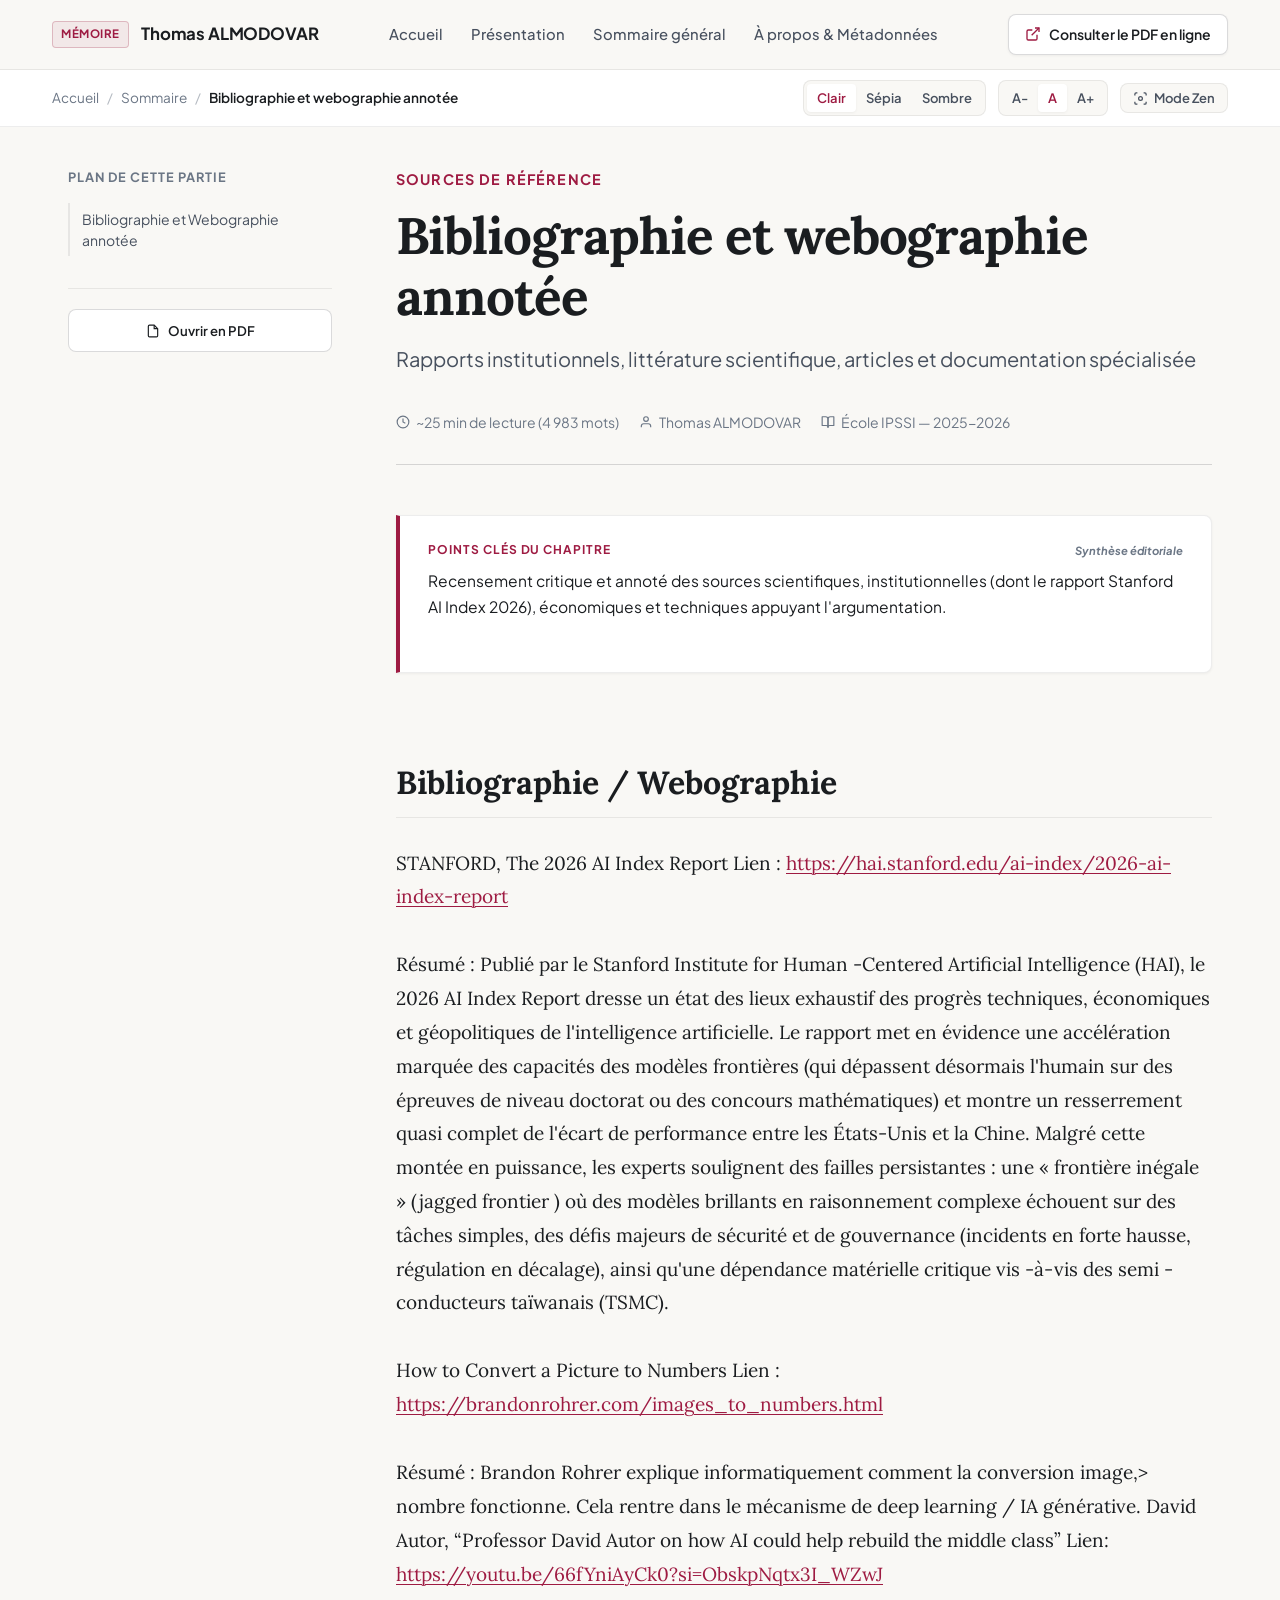
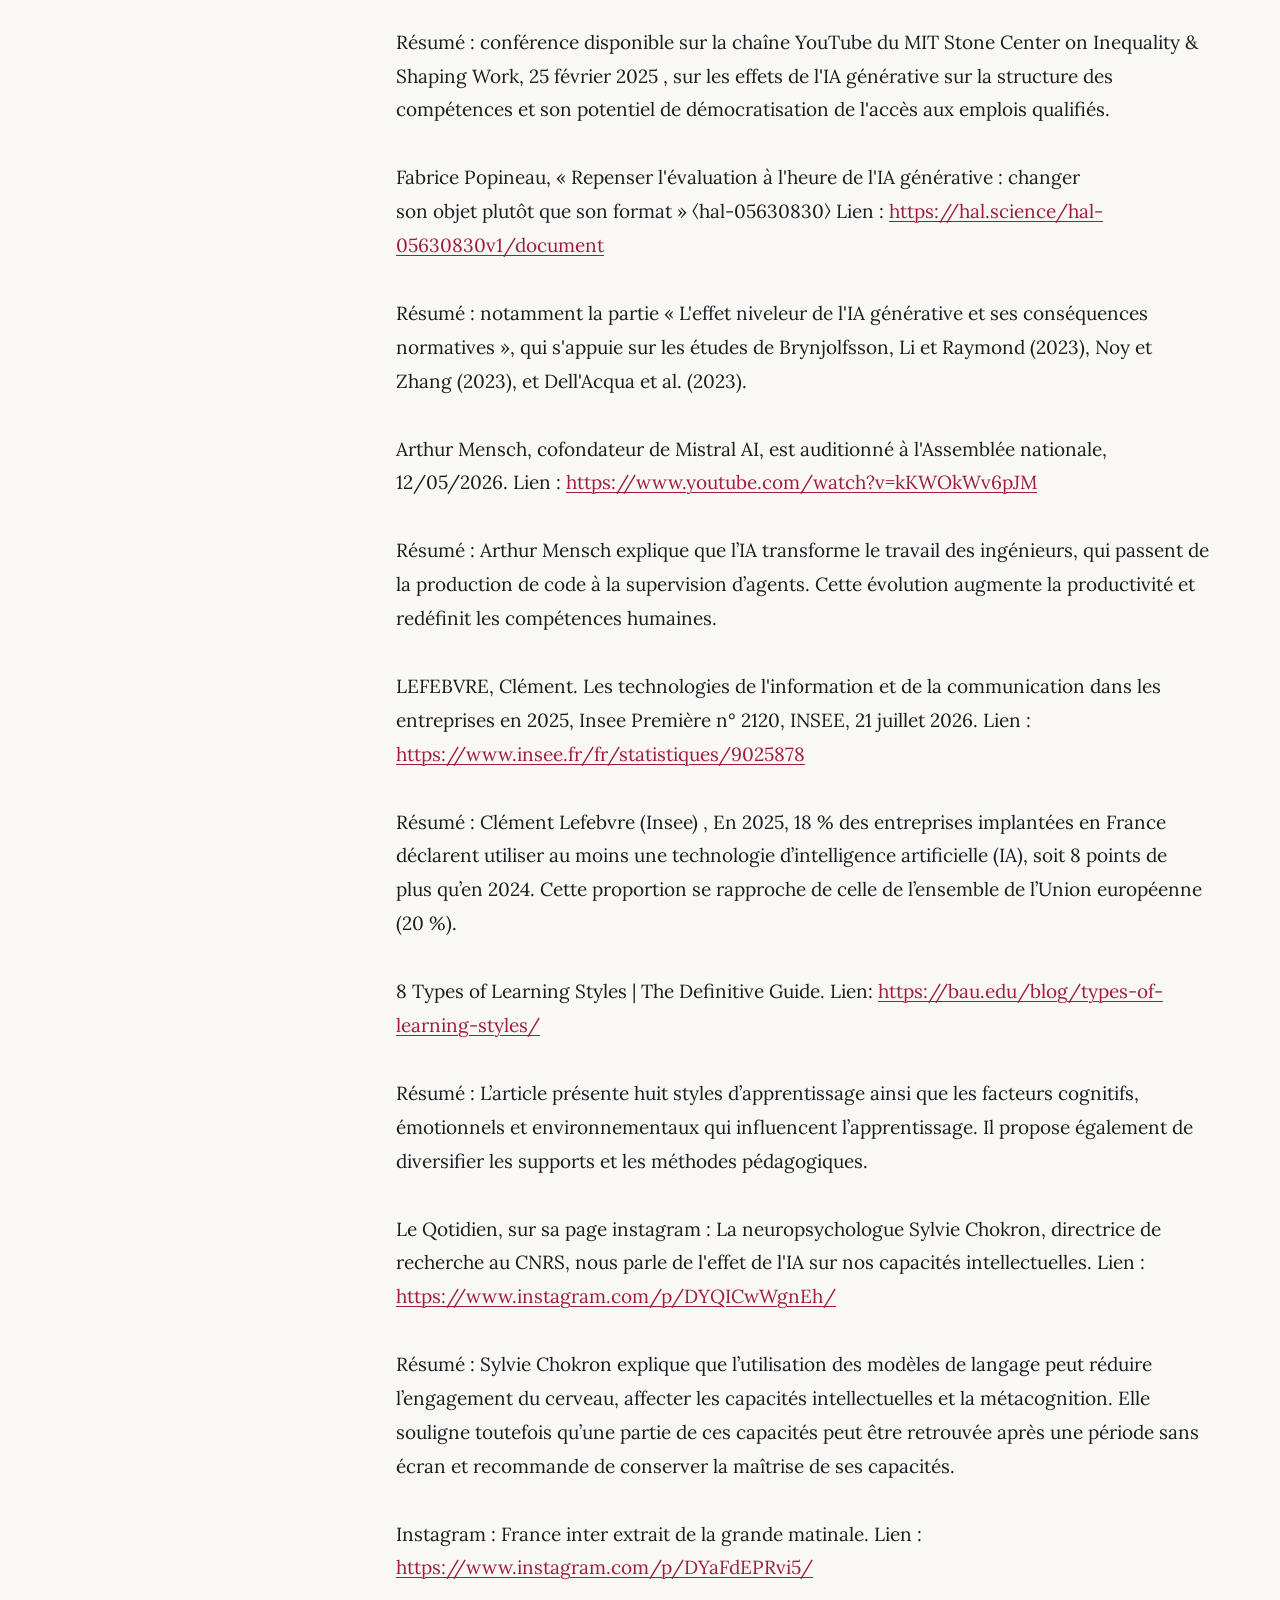
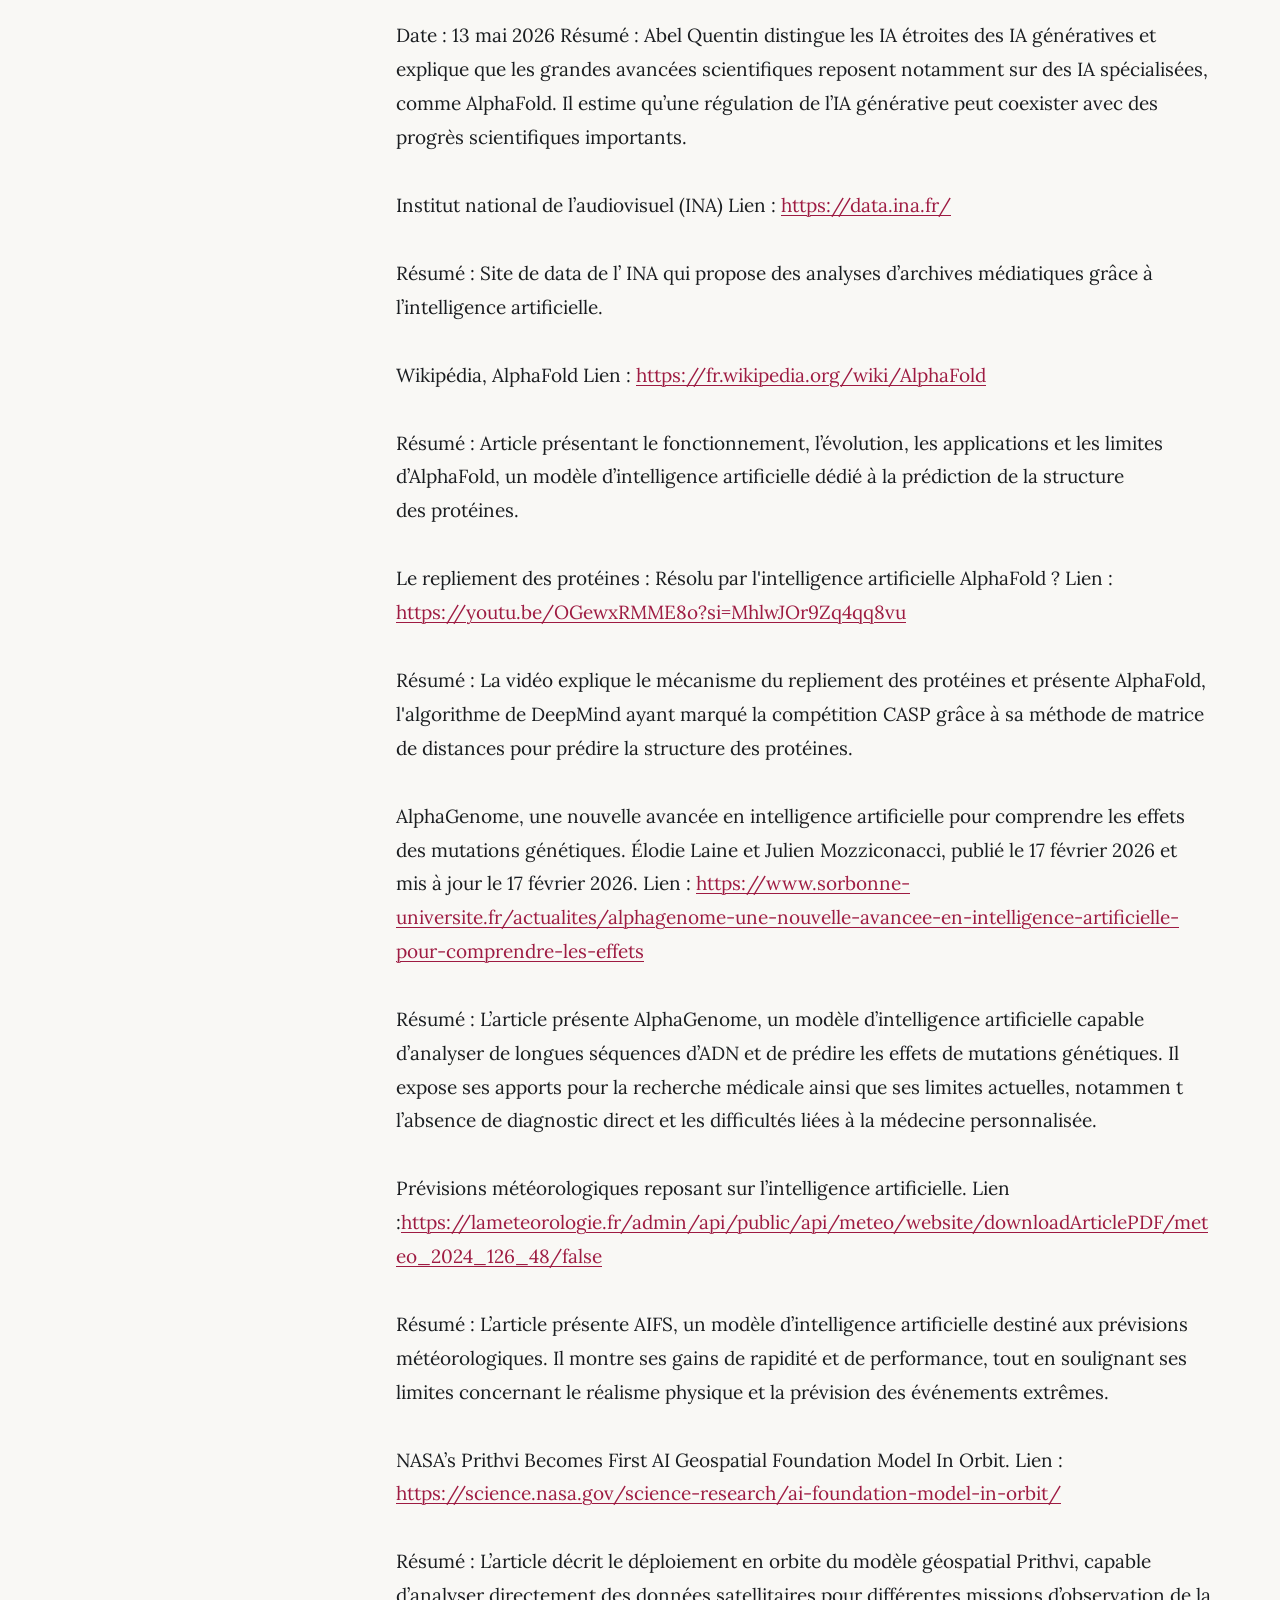
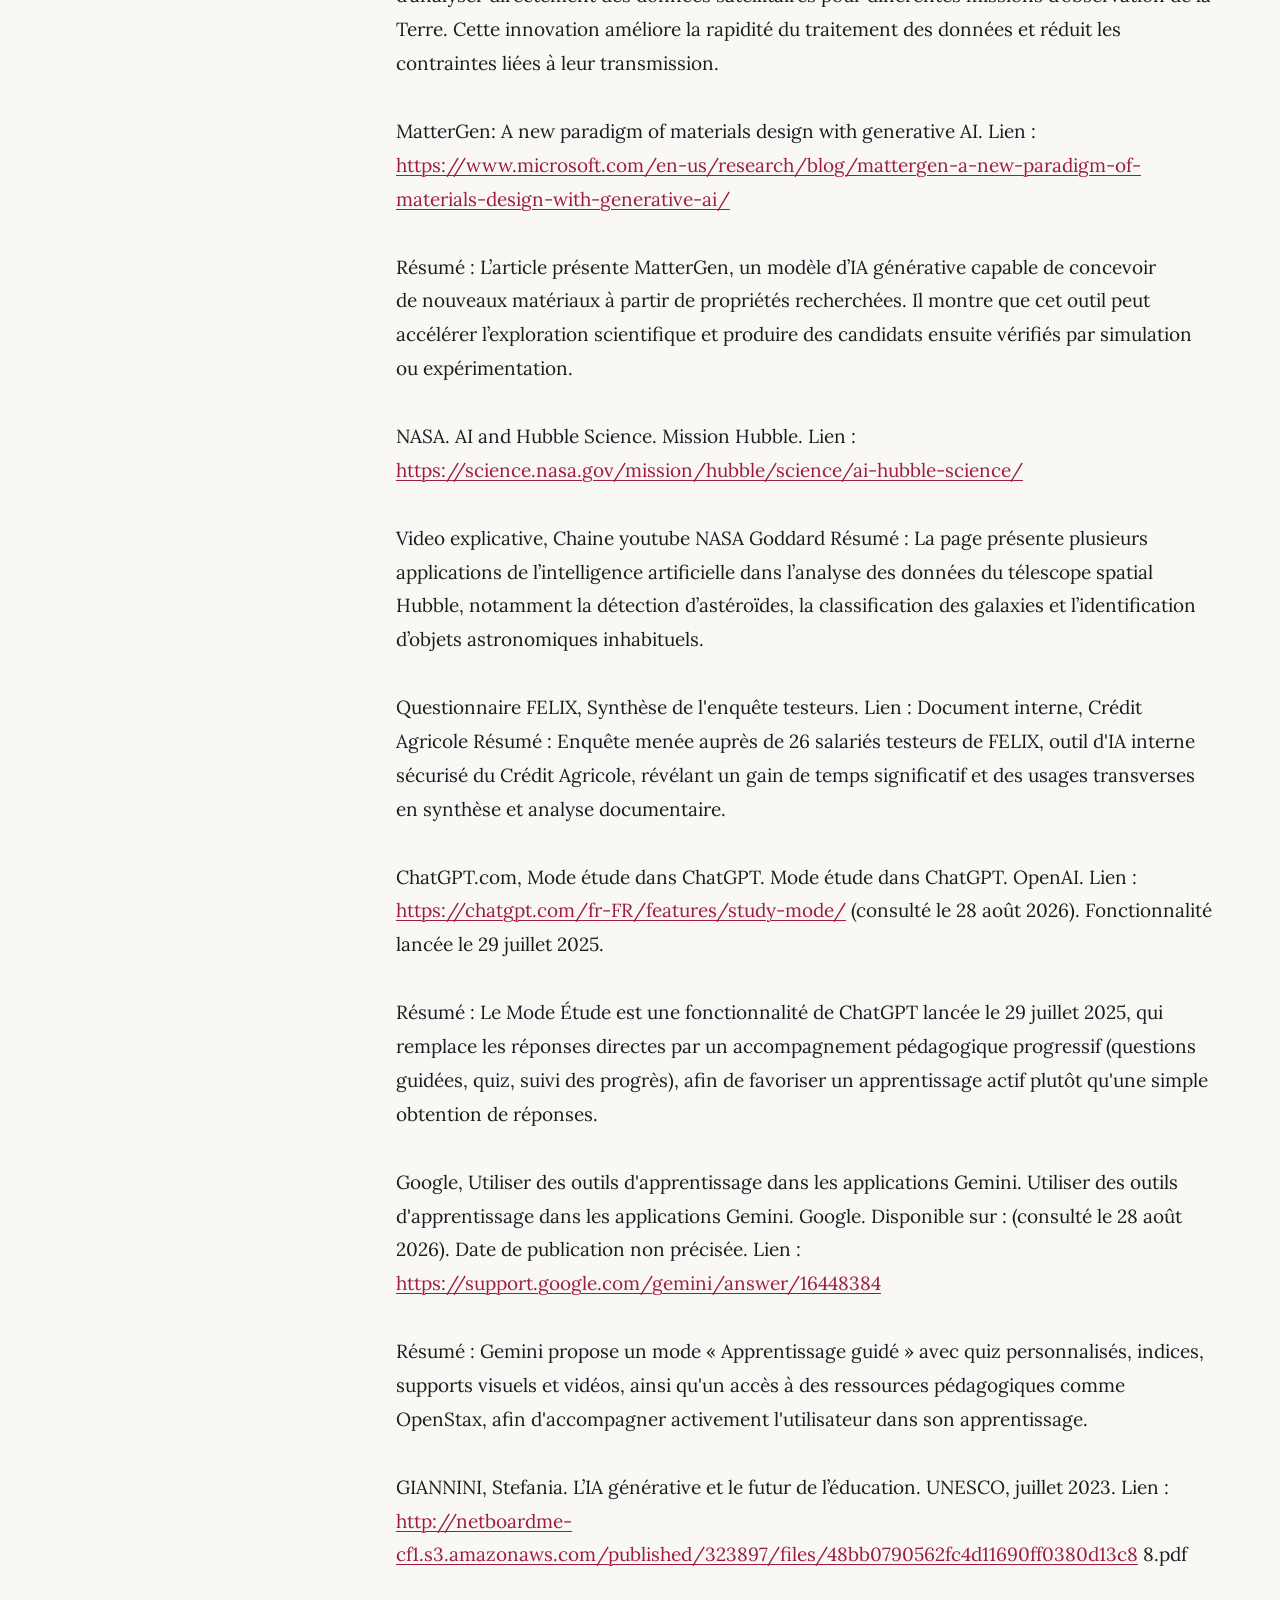
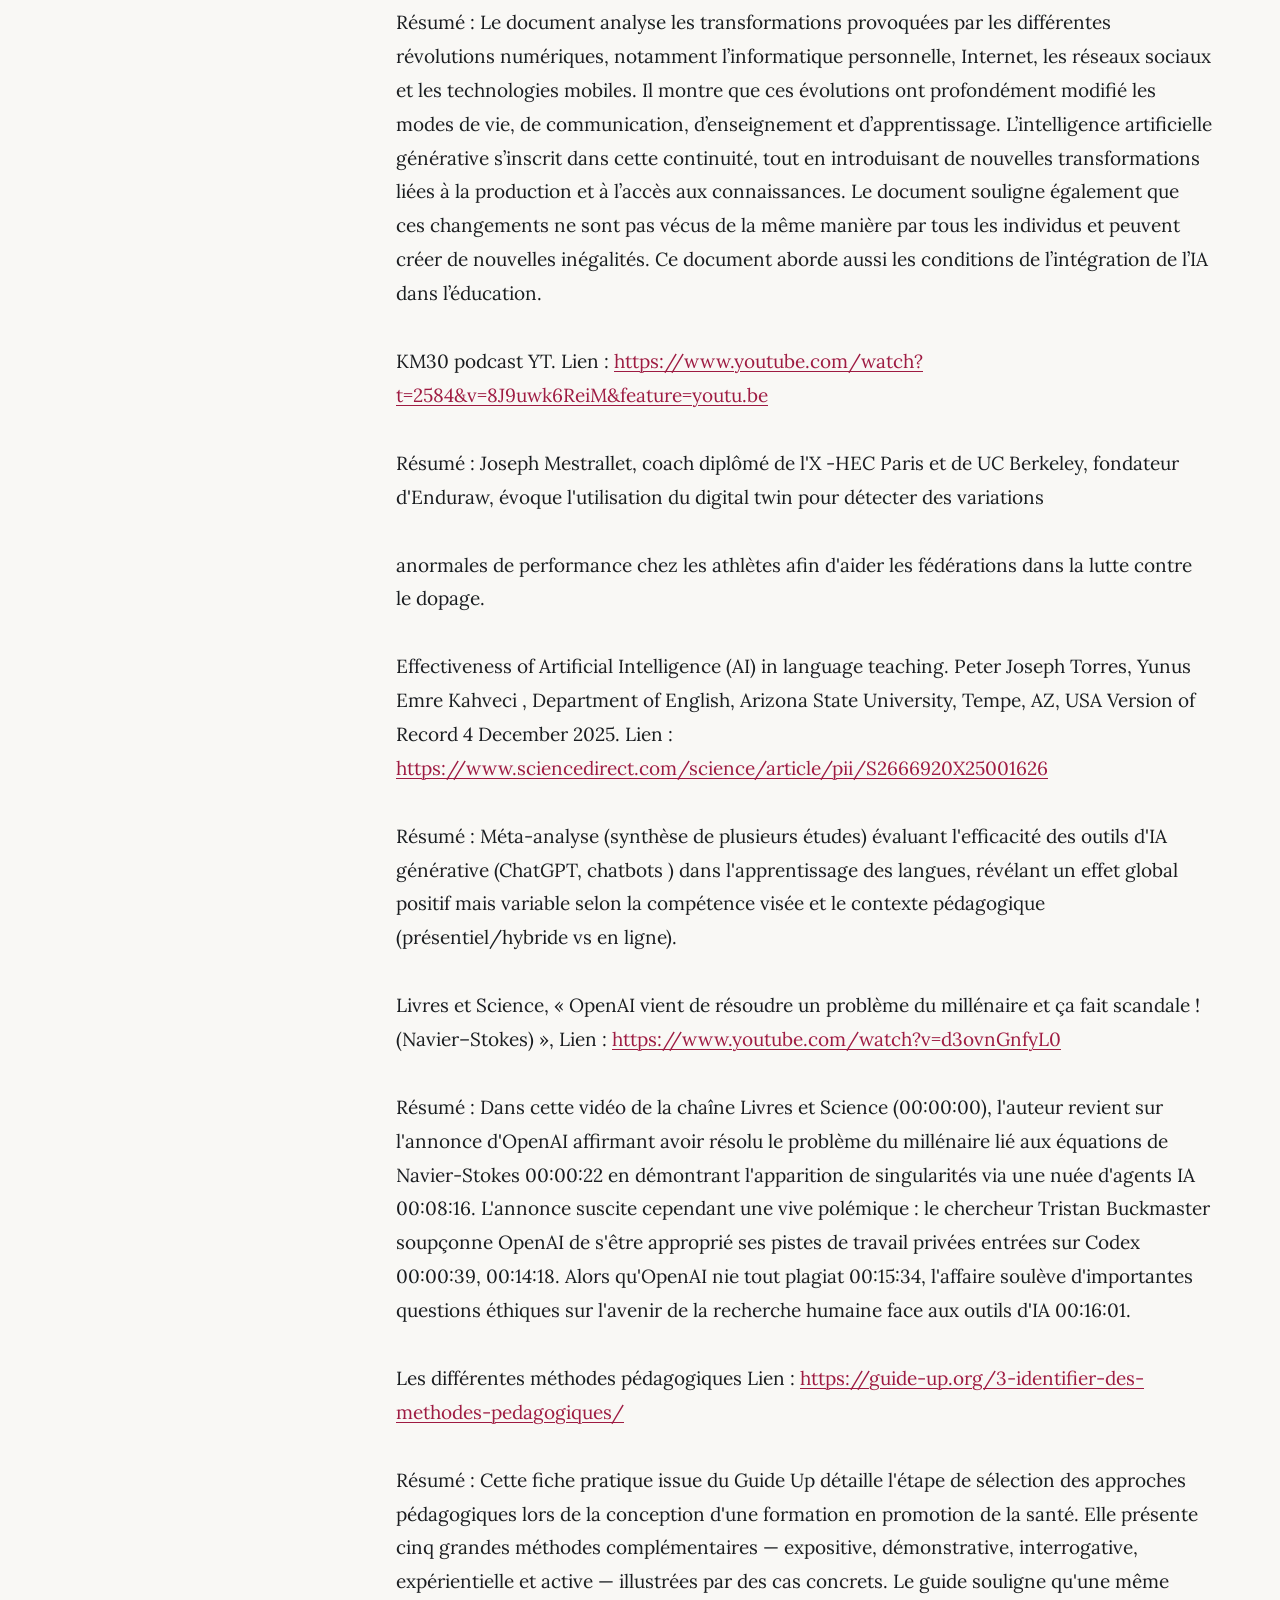
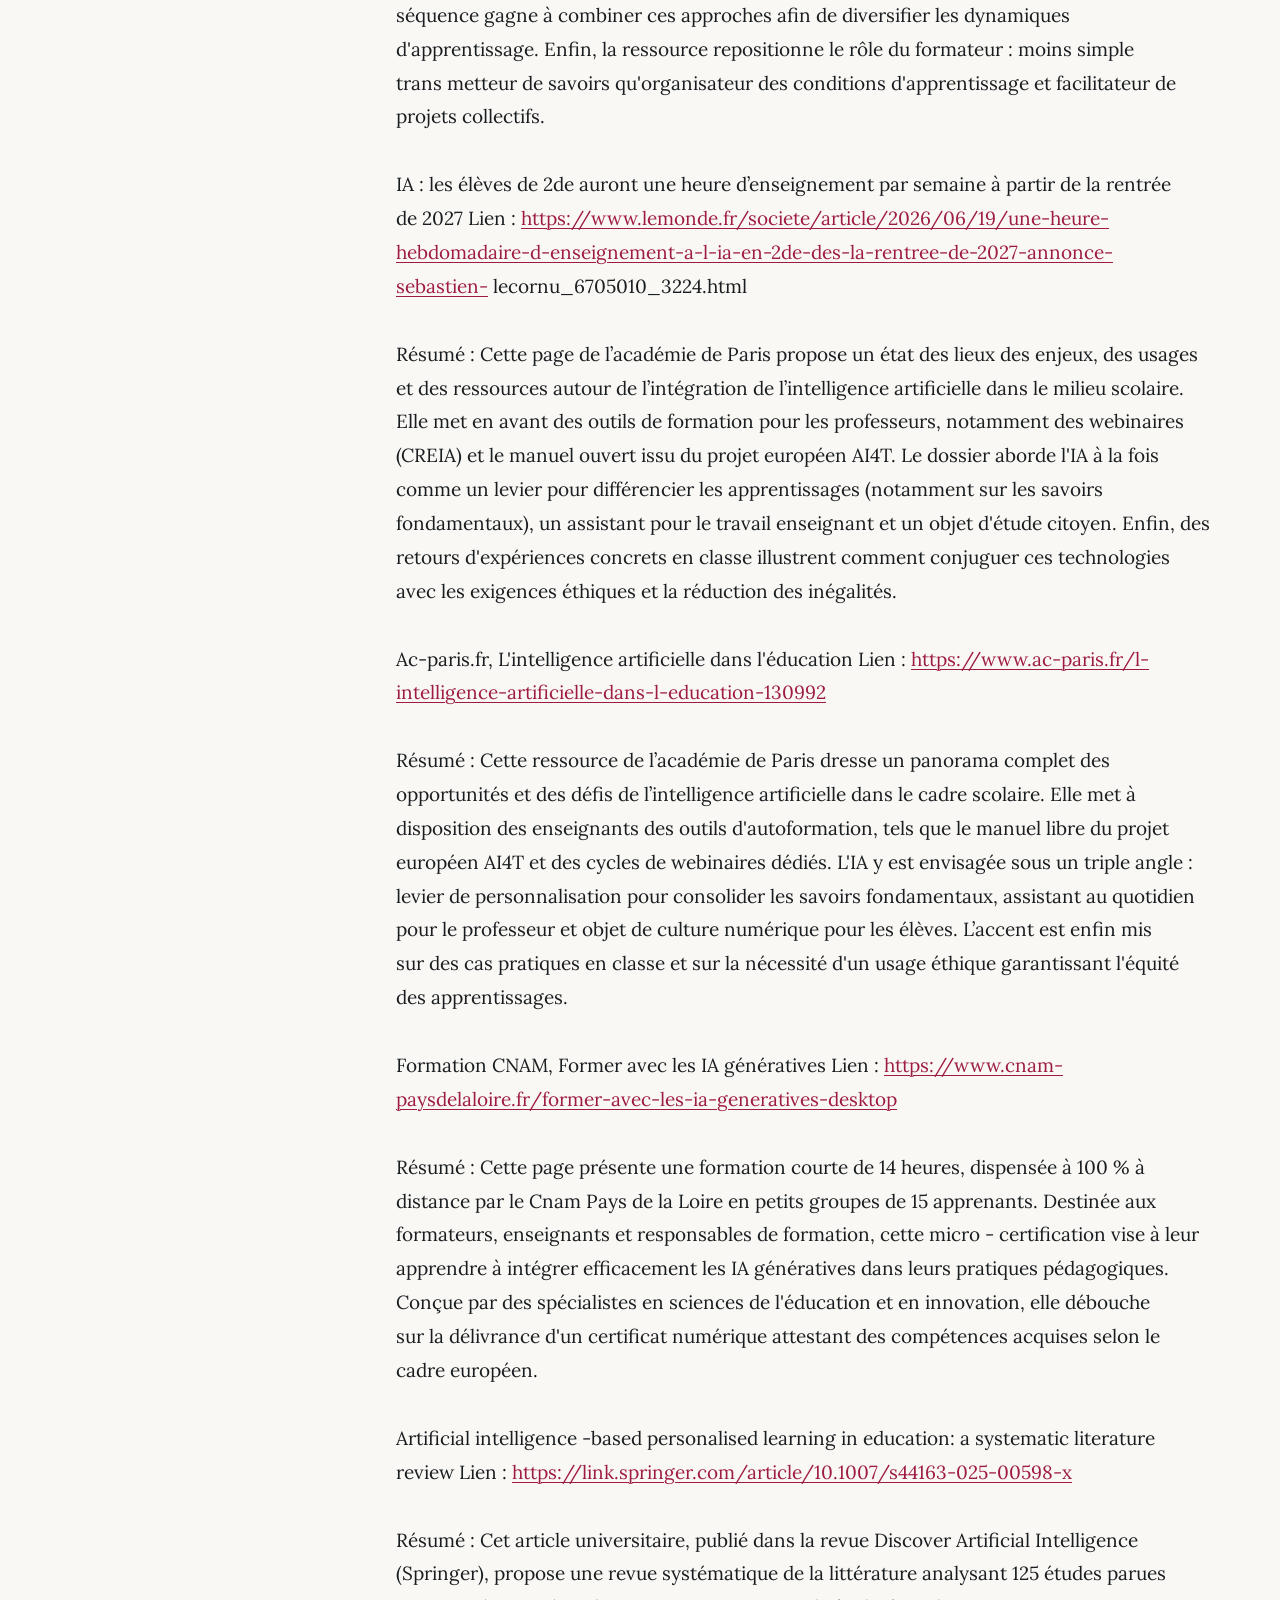
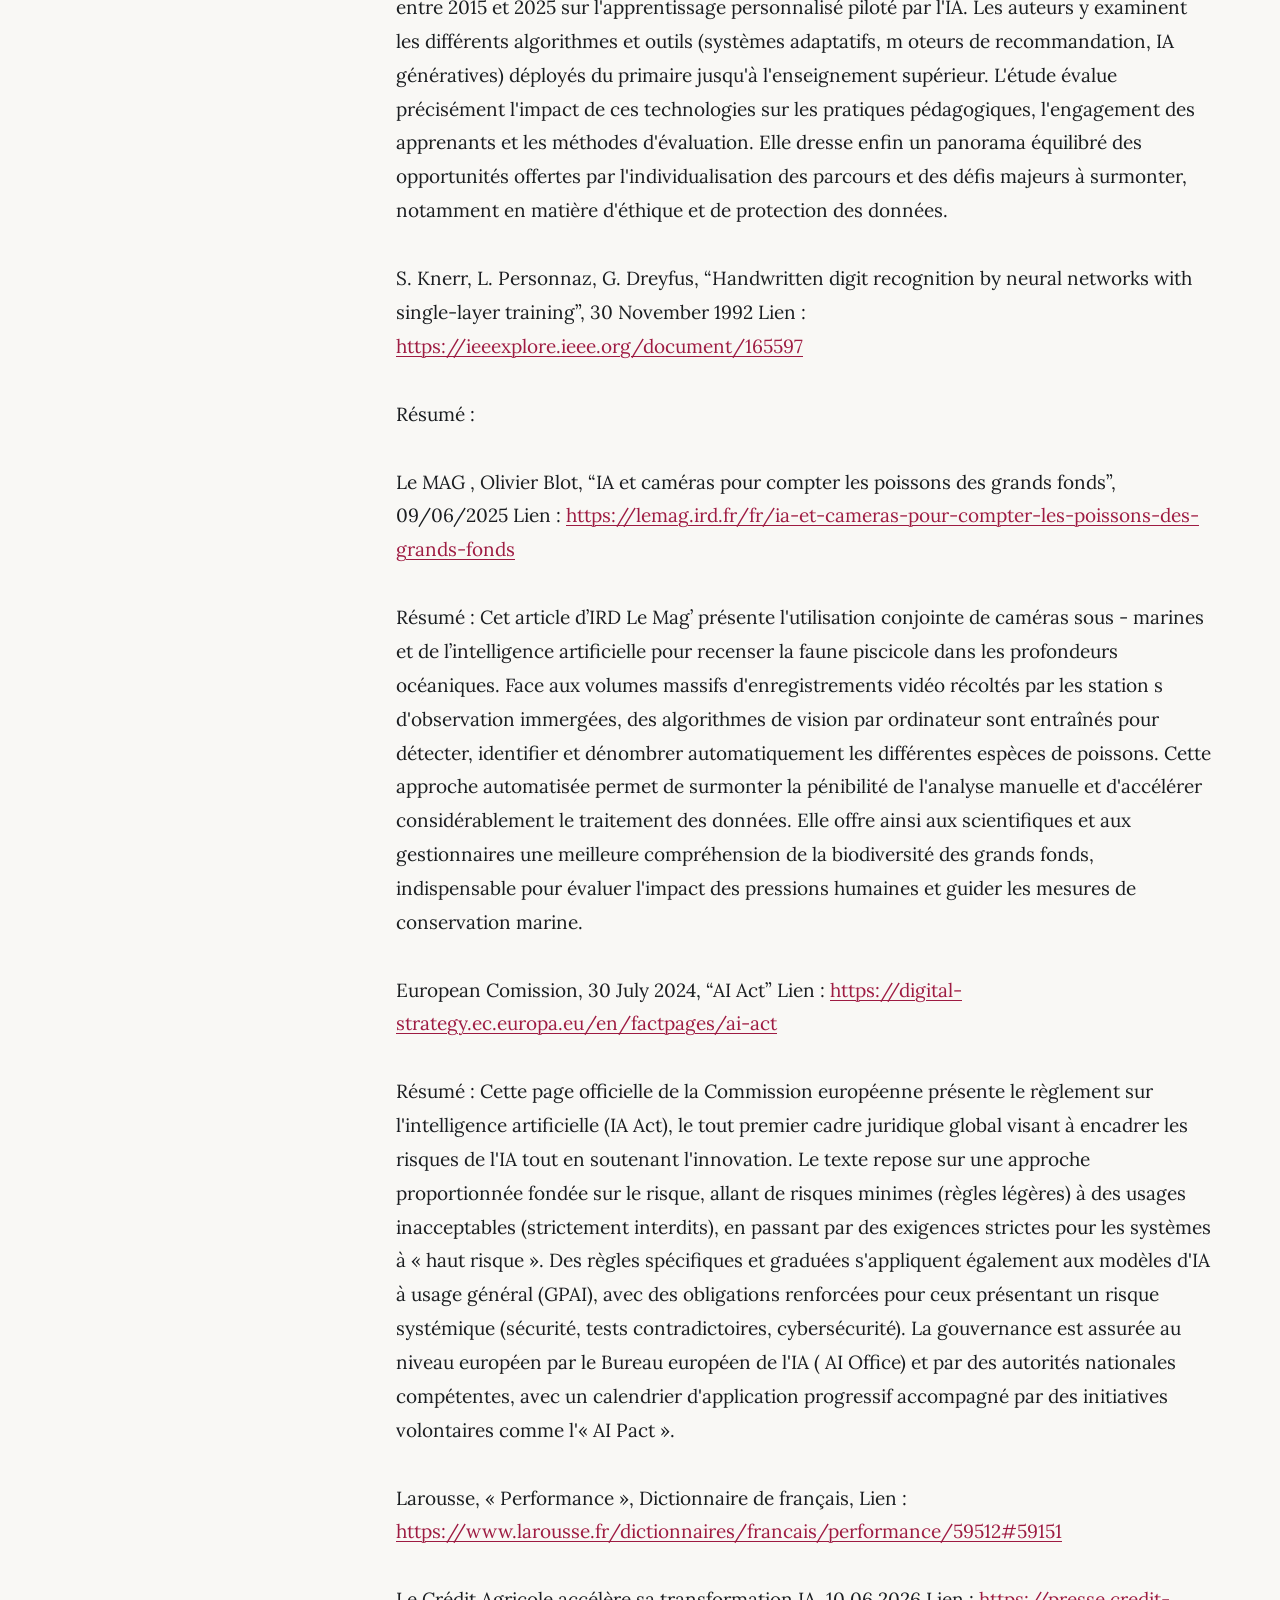
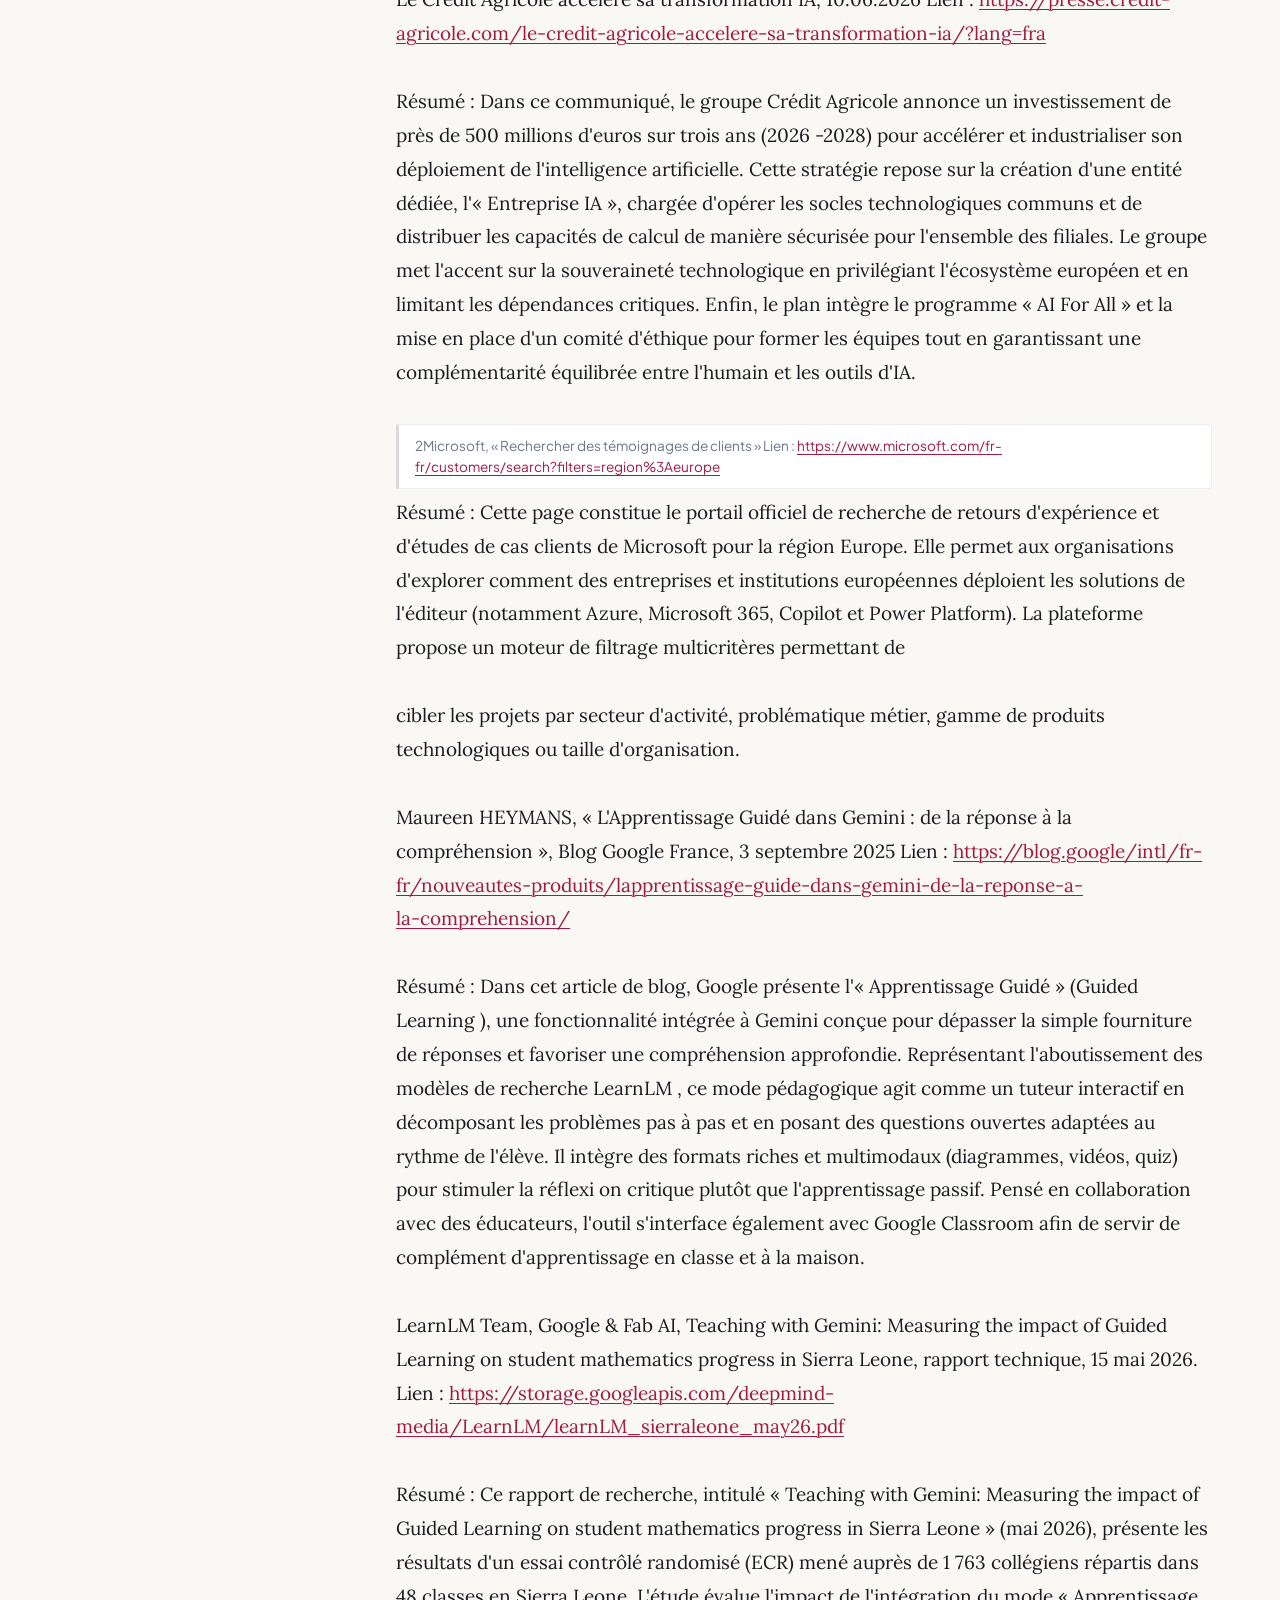
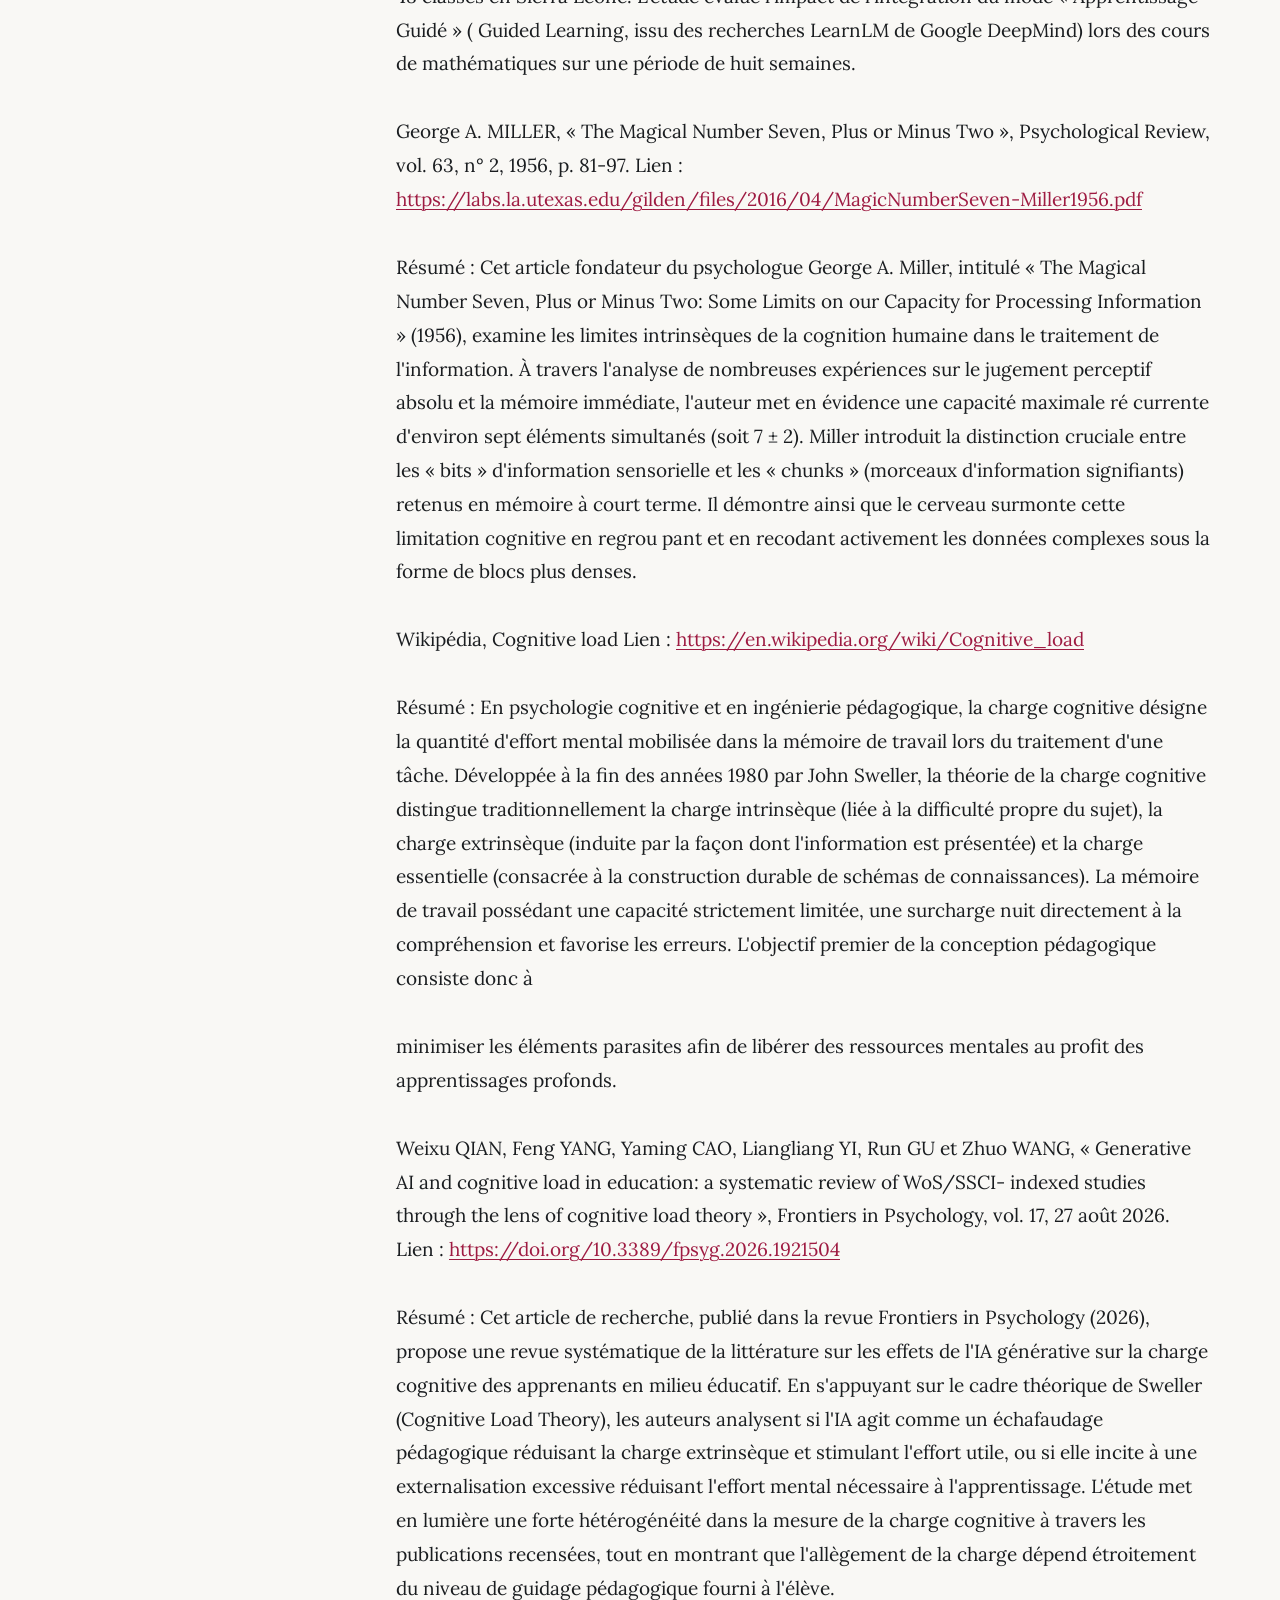
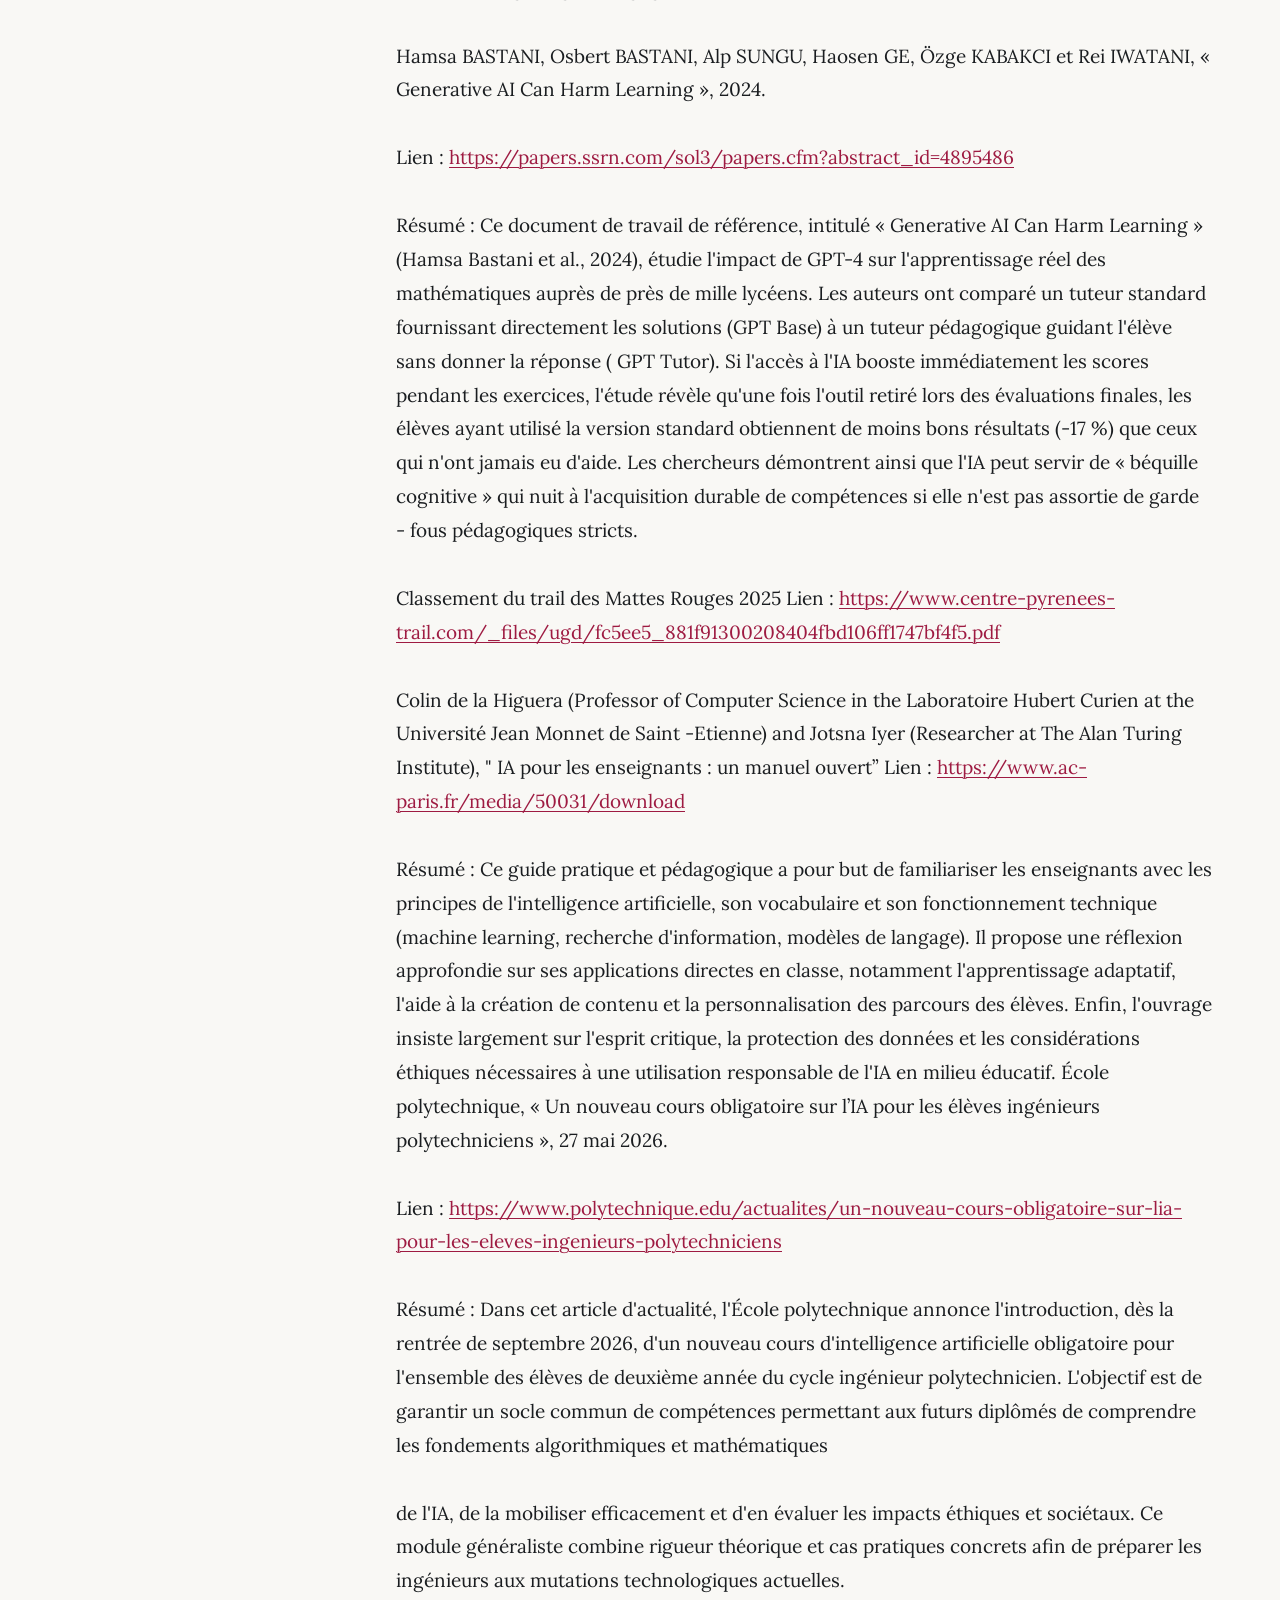
==== commit cedbdad8: "Integration des figures dans les chapitres et saut de ligne pour les sources citees" ====
--- a/lecture/bibliographie.html
+++ b/lecture/bibliographie.html
@@ -212,7 +212,7 @@
 <p>Larousse, « Performance », Dictionnaire de français, Lien : <a href="https://www.larousse.fr/dictionnaires/francais/performance/59512#59151" target="_blank" rel="noopener noreferrer">https://www.larousse.fr/dictionnaires/francais/performance/59512#59151</a></p>
 <p>Le Crédit Agricole accélère sa transformation IA, 10.06.2026 Lien : <a href="https://presse.credit-agricole.com/le-credit-agricole-accelere-sa-transformation-ia/?lang=fra" target="_blank" rel="noopener noreferrer">https://presse.credit-agricole.com/le-credit-agricole-accelere-sa-transformation-ia/?lang=fra</a></p>
 <p>Résumé : Dans ce communiqué, le groupe Crédit Agricole annonce un investissement de près de 500 millions d&#x27;euros sur trois ans (2026 -2028) pour accélérer et industrialiser son déploiement de l&#x27;intelligence artificielle. Cette stratégie repose sur la création d&#x27;une entité dédiée, l&#x27;«  Entreprise IA », chargée d&#x27;opérer les socles technologiques communs et de distribuer les capacités de calcul de manière sécurisée pour l&#x27;ensemble des filiales. Le groupe met l&#x27;accent sur la souveraineté technologique en privilégiant l&#x27;écosystème européen et en limitant les dépendances critiques. Enfin, le plan intègre le programme « AI For All » et la mise en place d&#x27;un comité d&#x27;éthique pour former les équipes tout en garantissant une complémentarité équilibrée entre l&#x27;humain et les outils d&#x27;IA.</p>
-<p>2Microsoft, « Rechercher des témoignages de clients » Lien : <a href="https://www.microsoft.com/fr-fr/customers/search?filters=region%3Aeurope" target="_blank" rel="noopener noreferrer">https://www.microsoft.com/fr-fr/customers/search?filters=region%3Aeurope</a></p>
+<p class="source-citation">2Microsoft, « Rechercher des témoignages de clients » Lien : <a href="https://www.microsoft.com/fr-fr/customers/search?filters=region%3Aeurope" target="_blank" rel="noopener noreferrer">https://www.microsoft.com/fr-fr/customers/search?filters=region%3Aeurope</a></p>
 <p>Résumé : Cette page constitue le portail officiel de recherche de retours d&#x27;expérience et d&#x27;études de cas clients de Microsoft pour la région Europe. Elle permet aux organisations d&#x27;explorer comment des entreprises et institutions européennes déploient les solutions de l&#x27;éditeur (notamment Azure, Microsoft 365, Copilot et Power Platform). La plateforme propose un moteur de filtrage multicritères permettant de</p>
 <p>cibler les projets par secteur d&#x27;activité, problématique métier, gamme de produits technologiques ou taille d&#x27;organisation.</p>
 <p>Maureen HEYMANS, « L&#x27;Apprentissage Guidé dans Gemini : de la réponse à la compréhension », Blog Google France, 3 septembre 2025 Lien :  <a href="https://blog.google/intl/fr-fr/nouveautes-produits/lapprentissage-guide-dans-gemini-de-la-reponse-a-la-comprehension/" target="_blank" rel="noopener noreferrer">https://blog.google/intl/fr-fr/nouveautes-produits/lapprentissage-guide-dans-gemini-de-la-reponse-a-la-comprehension/</a></p>
--- a/css/reader.css
+++ b/css/reader.css
@@ -390,34 +390,145 @@
   text-decoration-thickness: 2px;
 }
 
-/* Éléments de figures (annexes & texte) */
+/* ==========================================================================
+   FIGURES ET ILLUSTRATIONS DANS LES CHAPITRES
+   ========================================================================== */
+
+.reader-figure-card {
+  margin: 2.5rem 0;
+  background: var(--bg-surface);
+  border: 1px solid var(--border-subtle);
+  border-radius: var(--radius-lg);
+  overflow: hidden;
+  box-shadow: var(--shadow-sm);
+  transition: transform var(--transition-normal), box-shadow var(--transition-normal), border-color var(--transition-normal);
+}
+
+.reader-figure-card:hover {
+  border-color: var(--accent-border);
+  box-shadow: var(--shadow-md);
+}
+
+.figure-img-container {
+  display: flex;
+  align-items: center;
+  justify-content: center;
+  background: rgba(0, 0, 0, 0.2);
+  padding: 20px;
+  overflow: hidden;
+}
+
+[data-theme="light"] .figure-img-container {
+  background: rgba(241, 245, 249, 0.7);
+}
+
+[data-theme="sepia"] .figure-img-container {
+  background: rgba(238, 232, 213, 0.7);
+}
+
+.figure-img {
+  max-width: 100%;
+  height: auto;
+  max-height: 580px;
+  object-fit: contain;
+  border-radius: var(--radius-sm);
+  display: block;
+  margin: 0 auto;
+  box-shadow: 0 4px 14px rgba(0, 0, 0, 0.08);
+}
+
+.figure-caption {
+  padding: 14px 20px;
+  font-family: var(--font-sans);
+  font-size: 0.9rem;
+  line-height: 1.6;
+  color: var(--text-secondary);
+  border-top: 1px solid var(--border-subtle);
+  background: var(--bg-surface);
+}
+
+.figure-caption strong {
+  color: var(--accent);
+  font-weight: 700;
+}
+
+/* Éléments de la table des figures dans les annexes */
 .reader-content .figure-item {
-  margin-top: 0.7em;
-  margin-bottom: 0.7em;
+  margin-top: 0.6em;
+  margin-bottom: 0.8em;
   padding: 10px 16px;
-  background: var(--bg-surface-elevated);
+  background: var(--bg-surface);
+  border: 1px solid var(--border-subtle);
   border-left: 3px solid var(--accent);
   border-radius: var(--radius-sm);
-  font-size: 0.95rem;
+  font-size: 0.925rem;
   line-height: 1.55;
   display: block;
+  transition: all var(--transition-fast);
+}
+
+.reader-content .figure-item:hover {
+  background: var(--accent-light);
+  border-color: var(--accent-border);
+  transform: translateX(3px);
 }
 
 .reader-content .figure-item strong {
   color: var(--accent);
   font-family: var(--font-sans);
   font-weight: 700;
+}
+
+.reader-content .figure-item a {
+  color: var(--accent) !important;
+  text-decoration: none;
+}
+
+.reader-content .figure-item a:hover {
+  text-decoration: underline;
 }
 
 .reader-content .figure-callout {
   margin: 1.4em 0;
   padding: 12px 18px;
-  background: var(--bg-surface-elevated);
+  background: var(--bg-surface);
+  border: 1px solid var(--border-subtle);
   border-left: 4px solid var(--accent-border);
   border-radius: 0 var(--radius-sm) var(--radius-sm) 0;
   font-size: 0.925rem;
-  font-style: italic;
-  color: var(--text-secondary);
+  color: var(--text-secondary);
+}
+
+/* ==========================================================================
+   SOURCES ET CITATIONS DE BAS DE SECTION / NOTES
+   ========================================================================== */
+
+.reader-content .source-citation {
+  margin-top: 0.5em !important;
+  margin-bottom: 0.5em !important;
+  padding: 10px 16px;
+  font-family: var(--font-sans);
+  font-size: 0.85rem;
+  line-height: 1.6;
+  color: var(--text-muted);
+  background: var(--bg-surface);
+  border: 1px solid var(--border-subtle);
+  border-left: 3px solid var(--border-medium);
+  border-radius: 0 var(--radius-sm) var(--radius-sm) 0;
+  word-break: break-word;
+  overflow-wrap: break-word;
+  transition: border-left-color var(--transition-fast), background var(--transition-fast), color var(--transition-fast);
+}
+
+.reader-content .source-citation:hover {
+  border-left-color: var(--accent);
+  background: var(--accent-light);
+  color: var(--text-secondary);
+}
+
+.reader-content .source-citation a {
+  color: var(--accent) !important;
+  word-break: break-all;
 }
 
 /* Bouton Copier le lien de section */
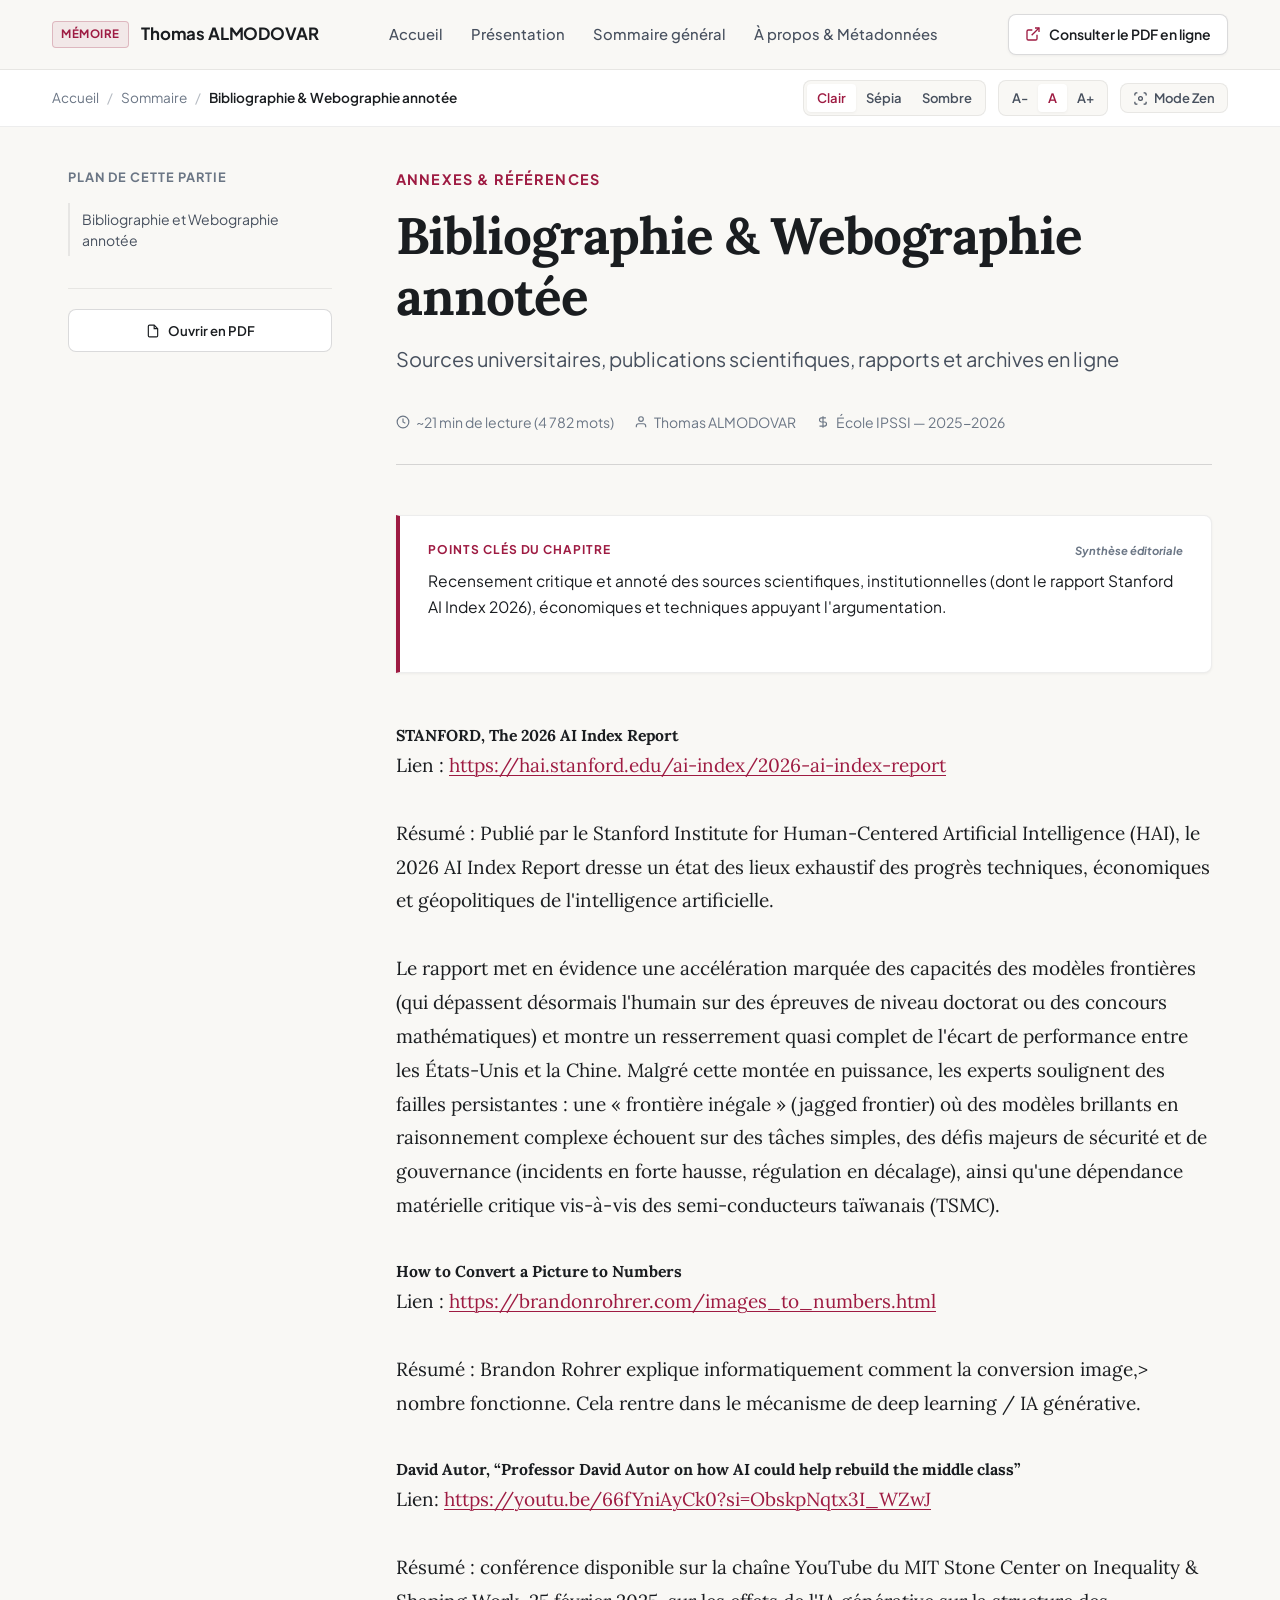
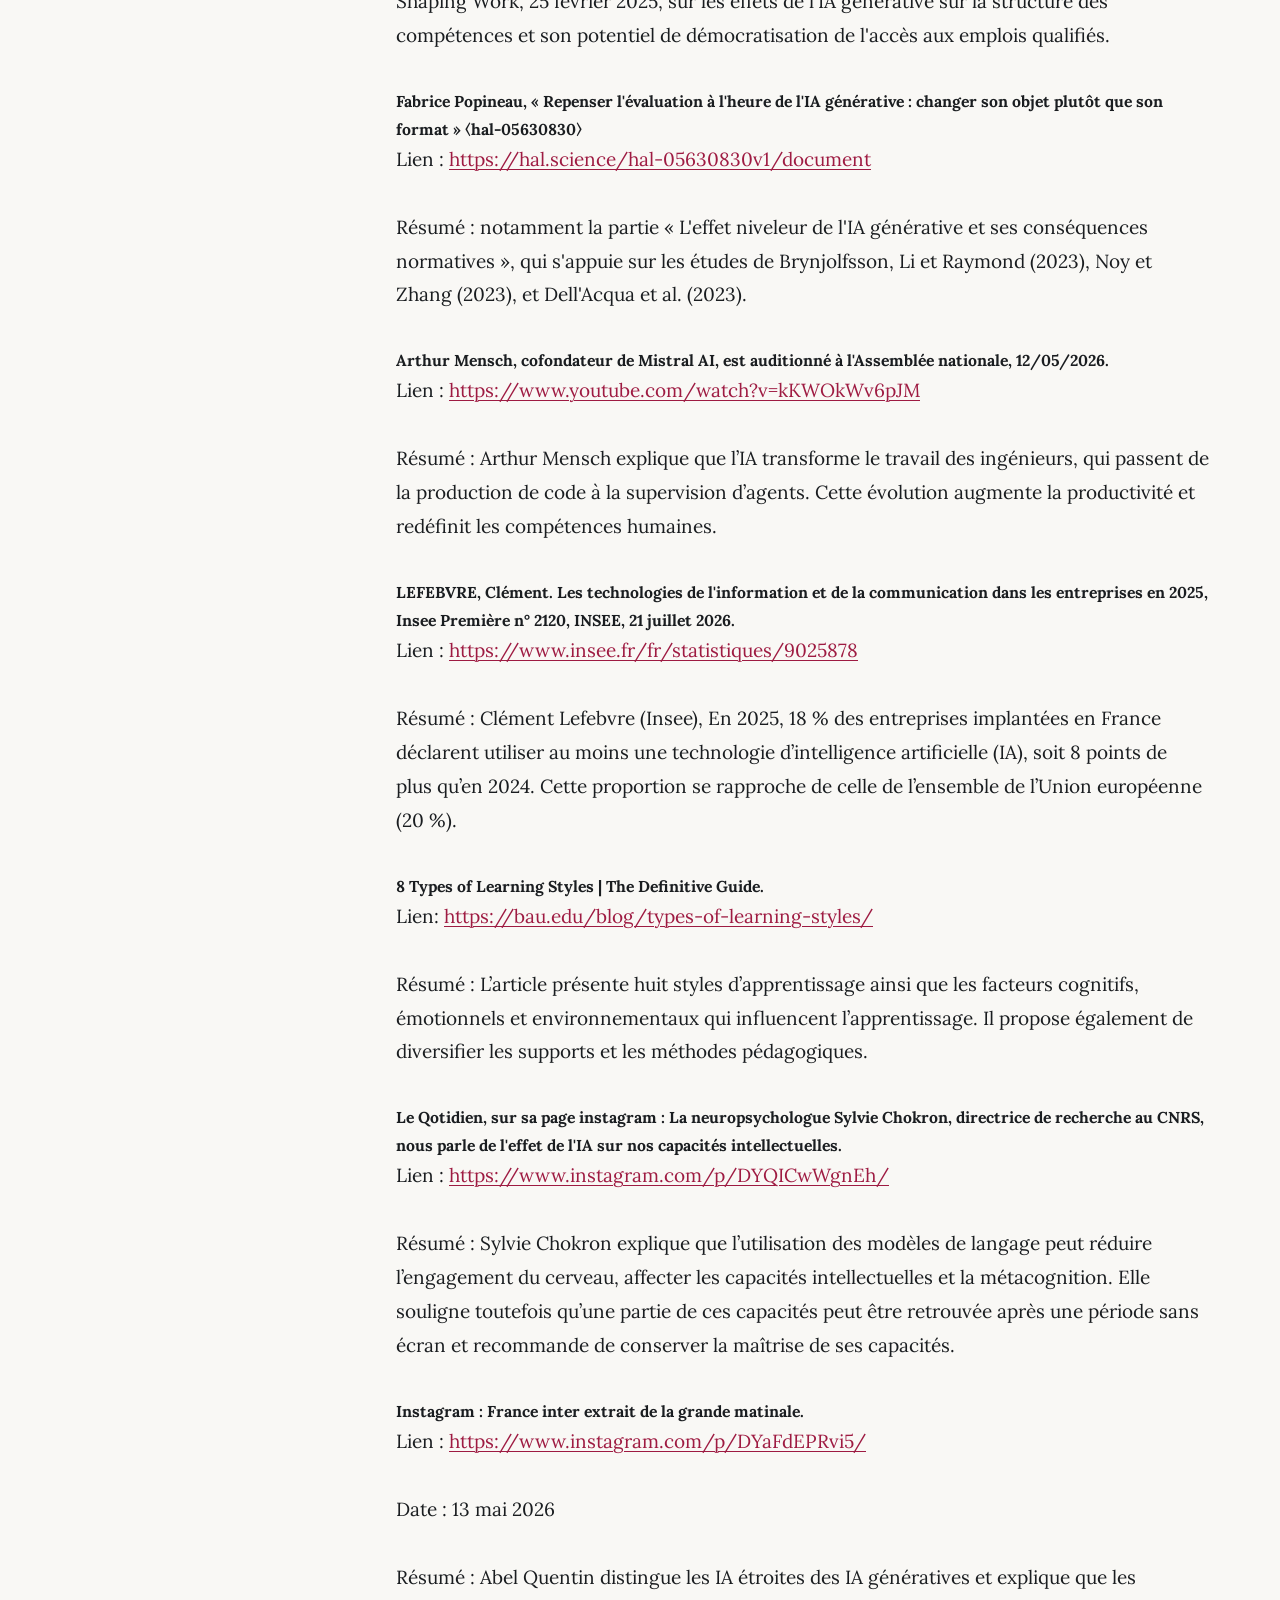
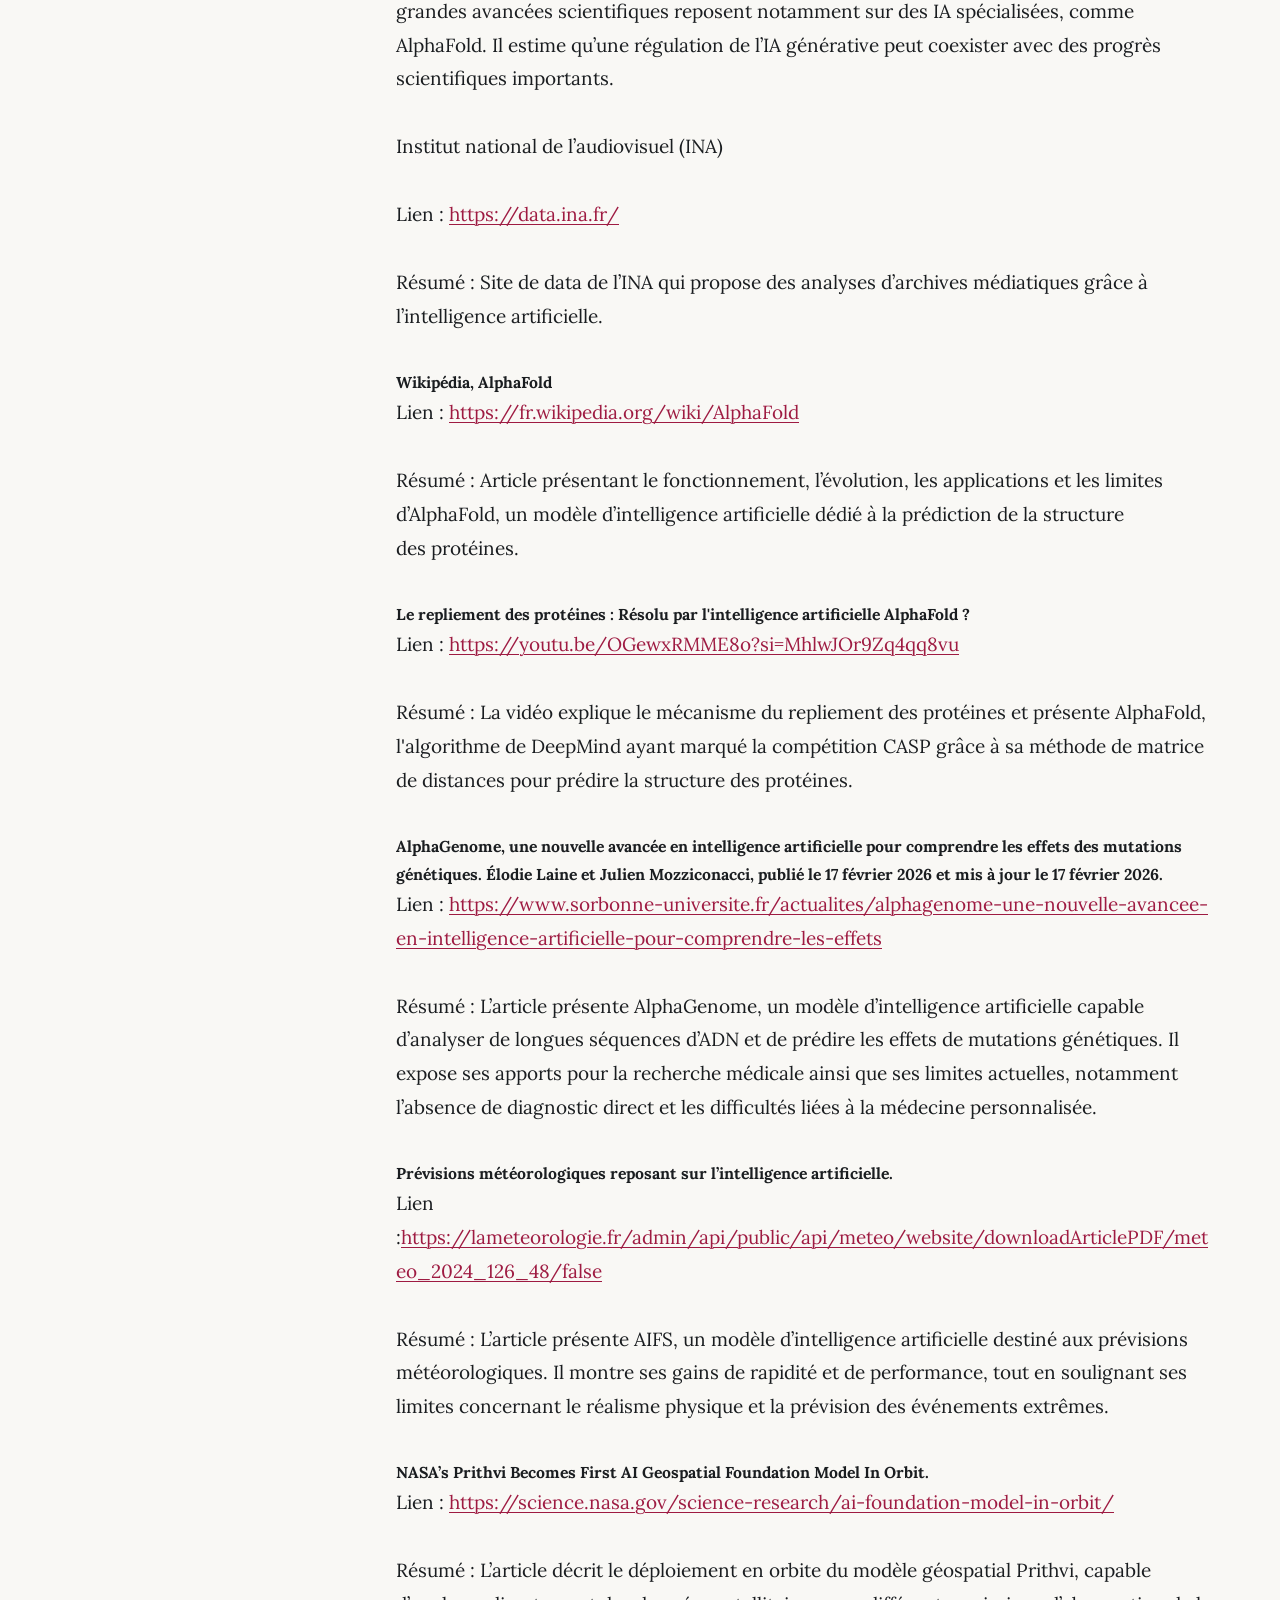
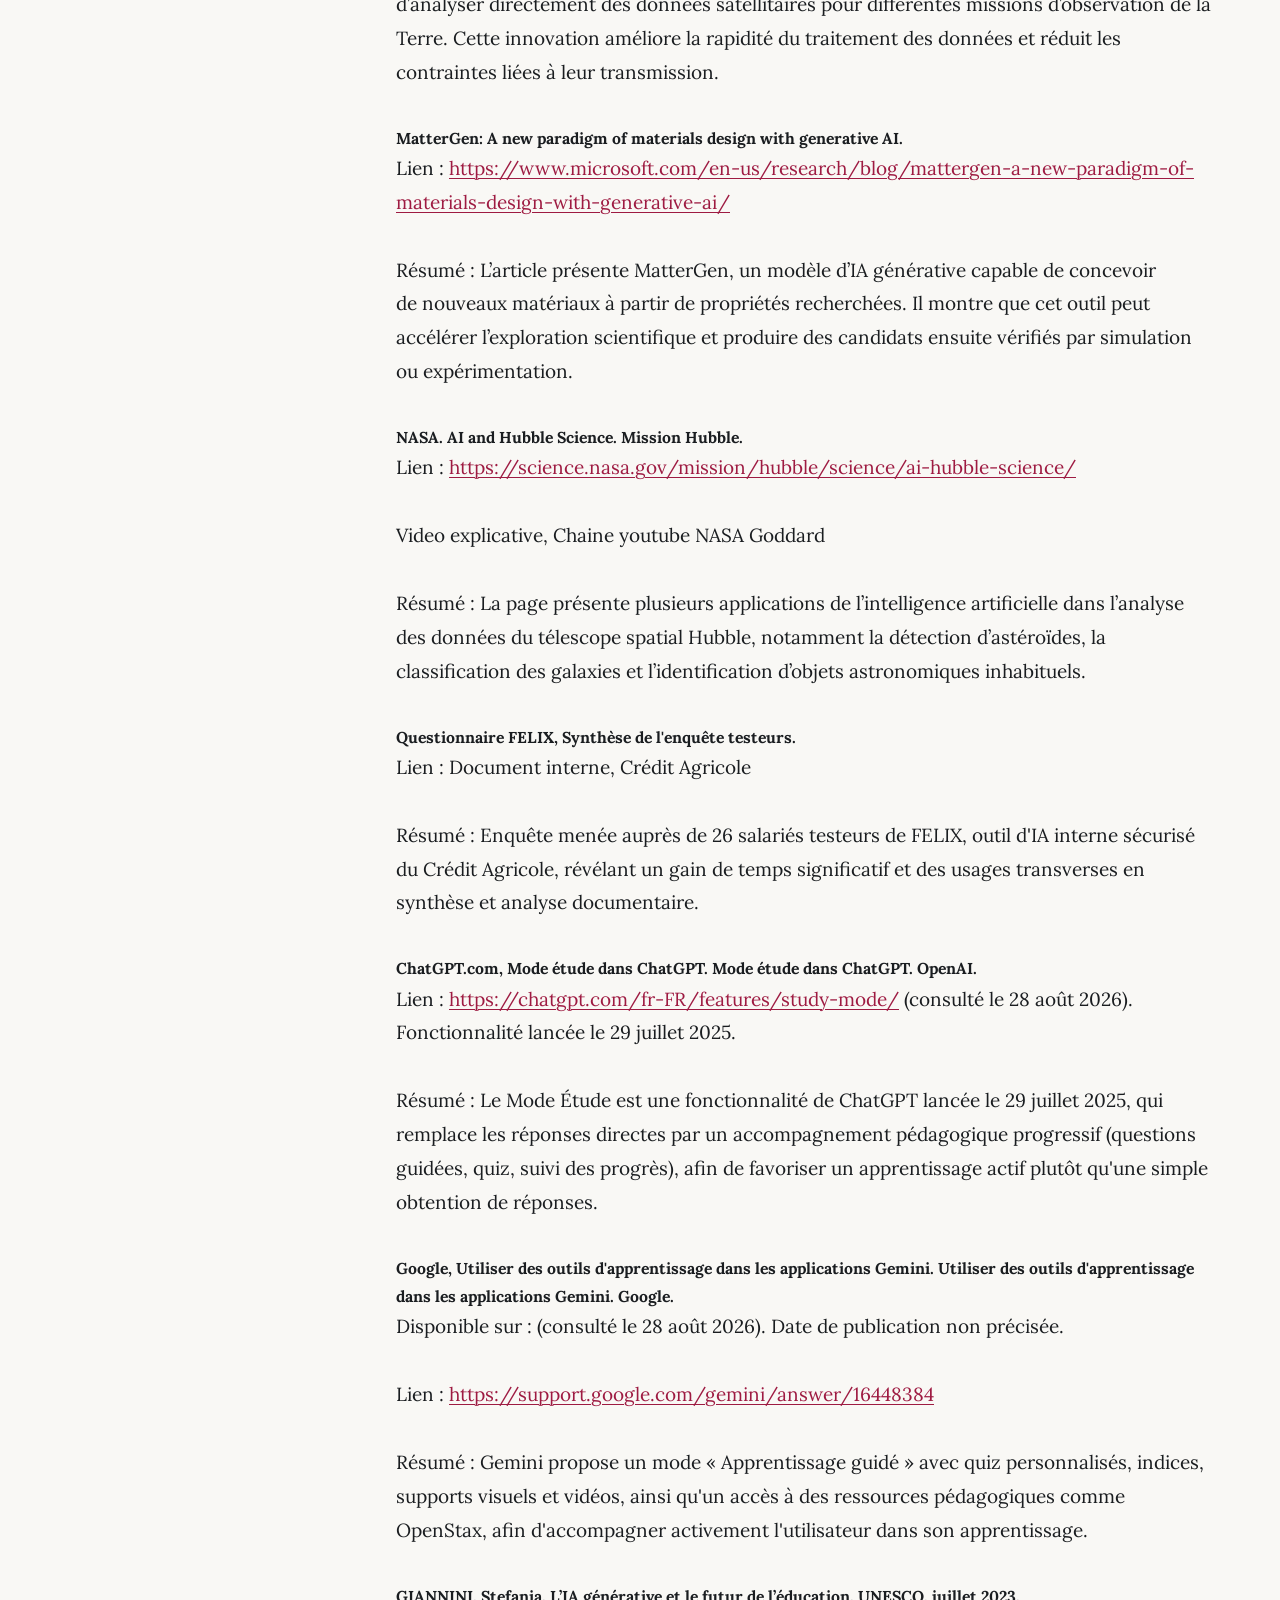
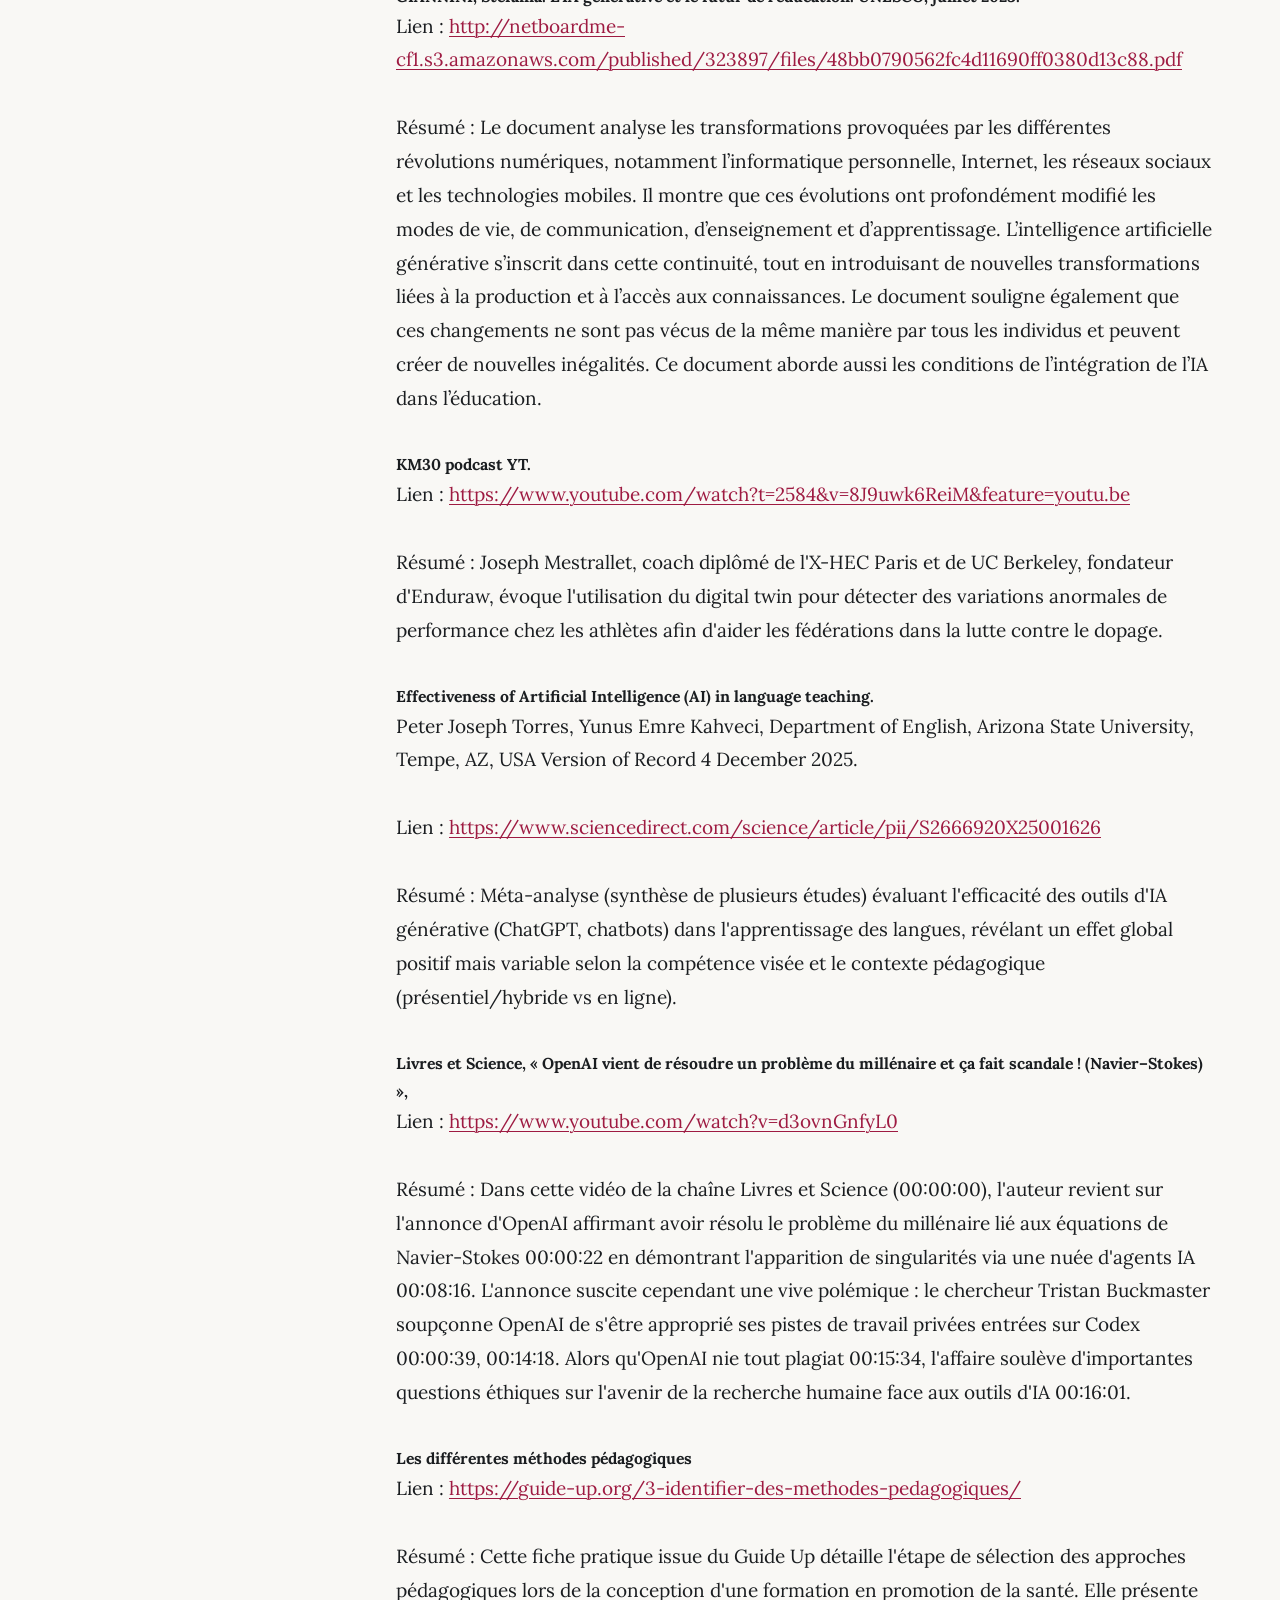
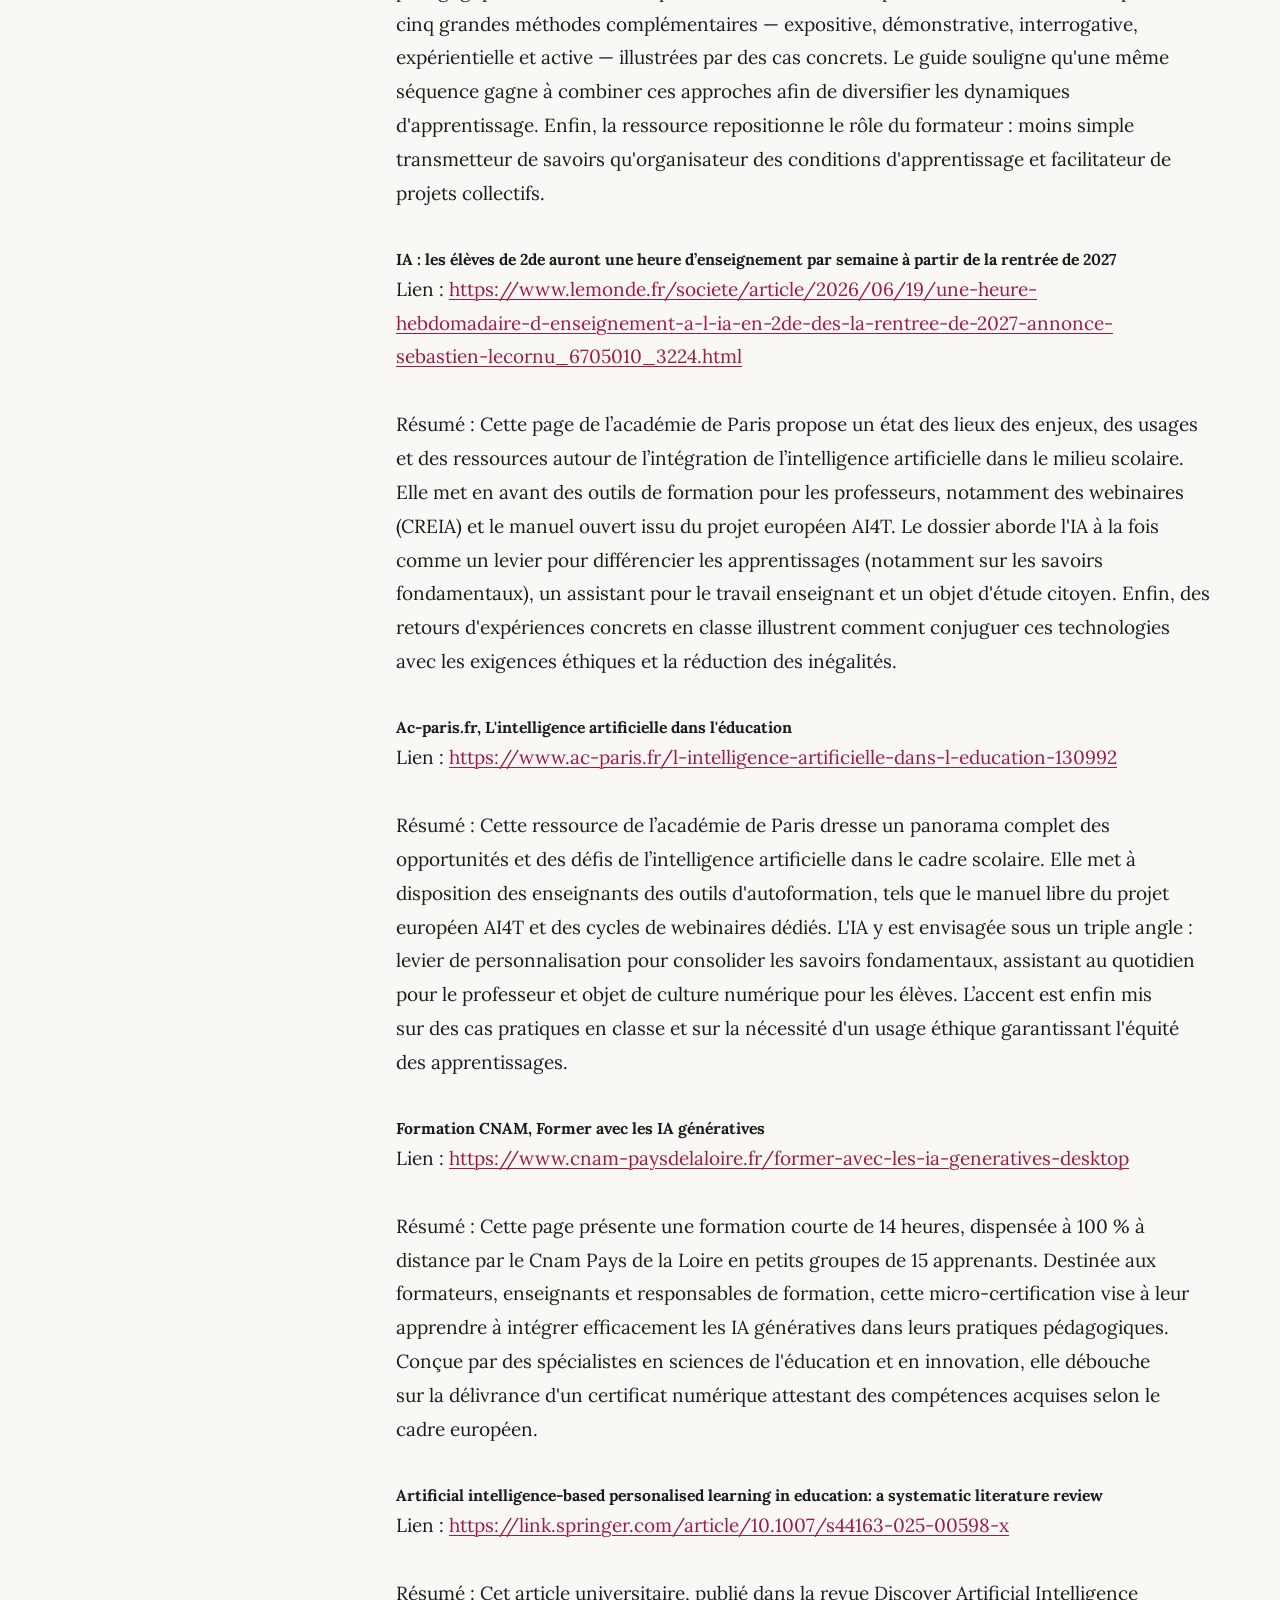
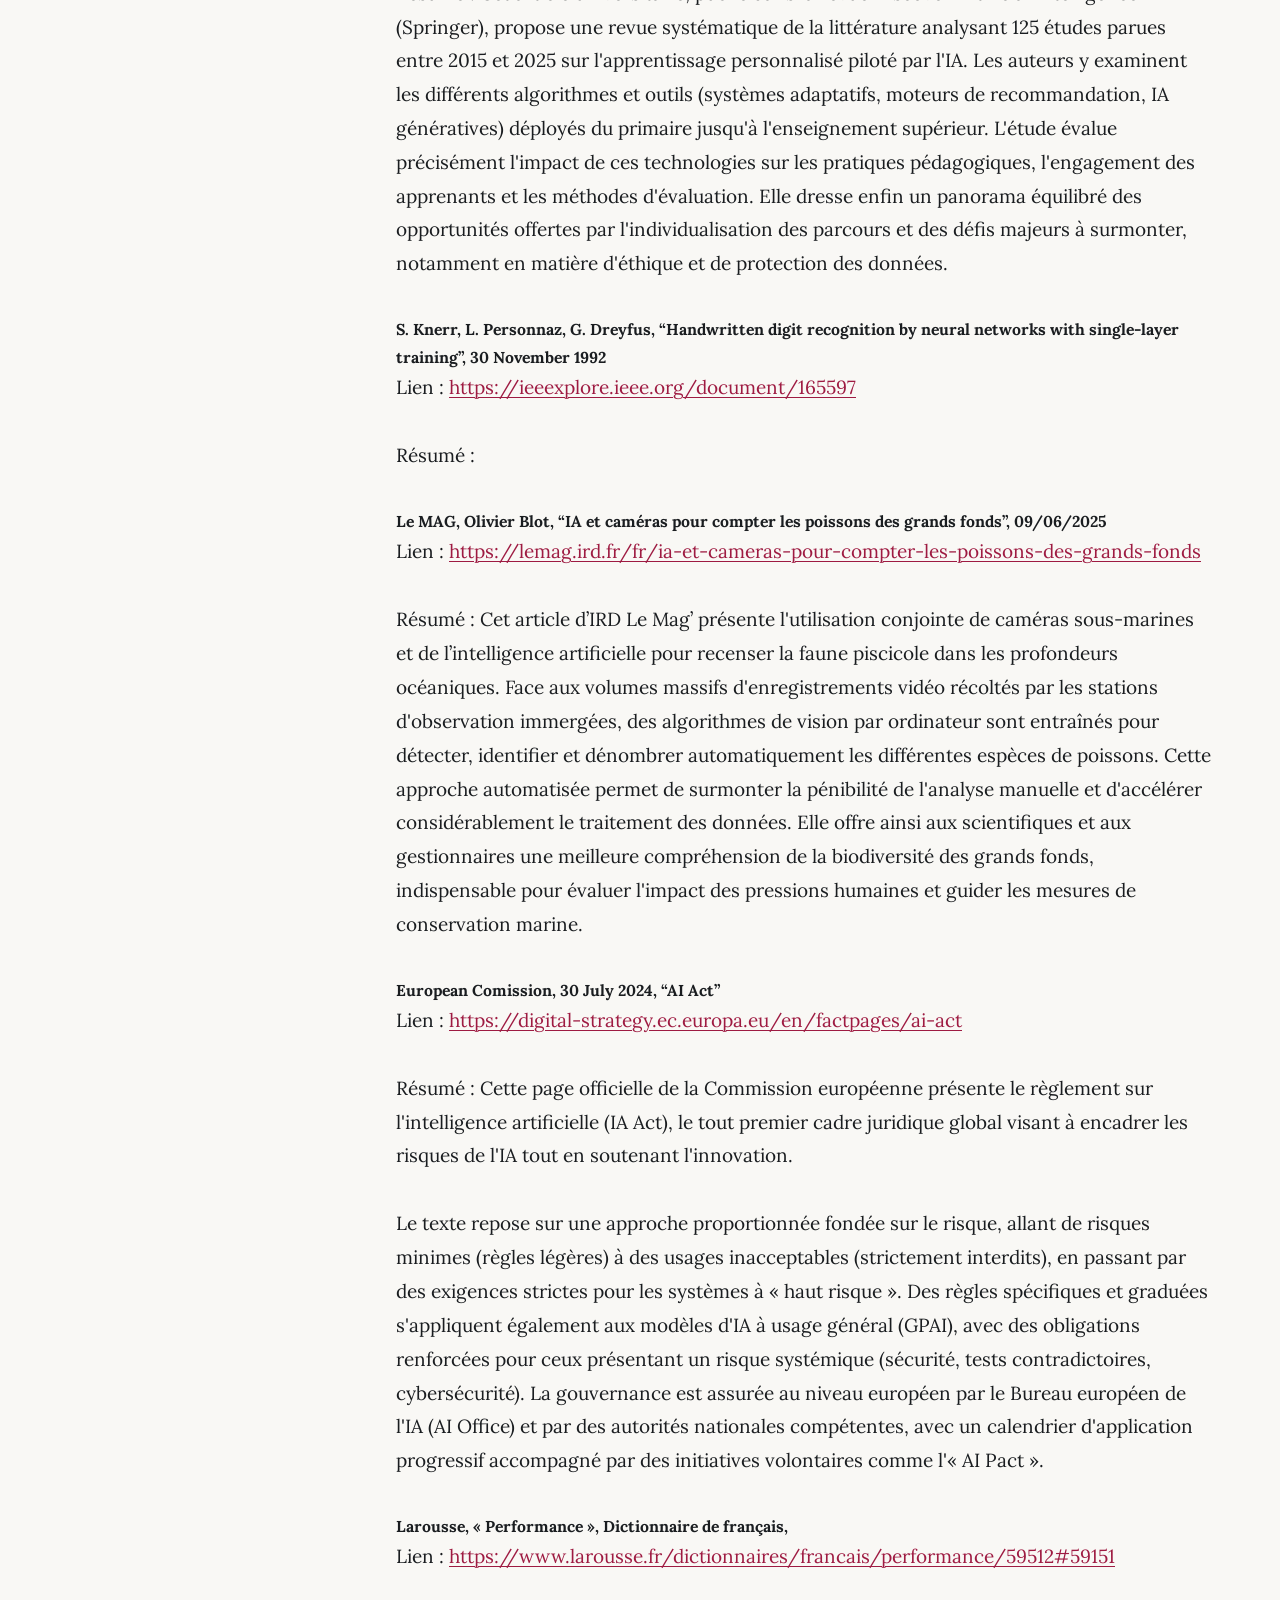
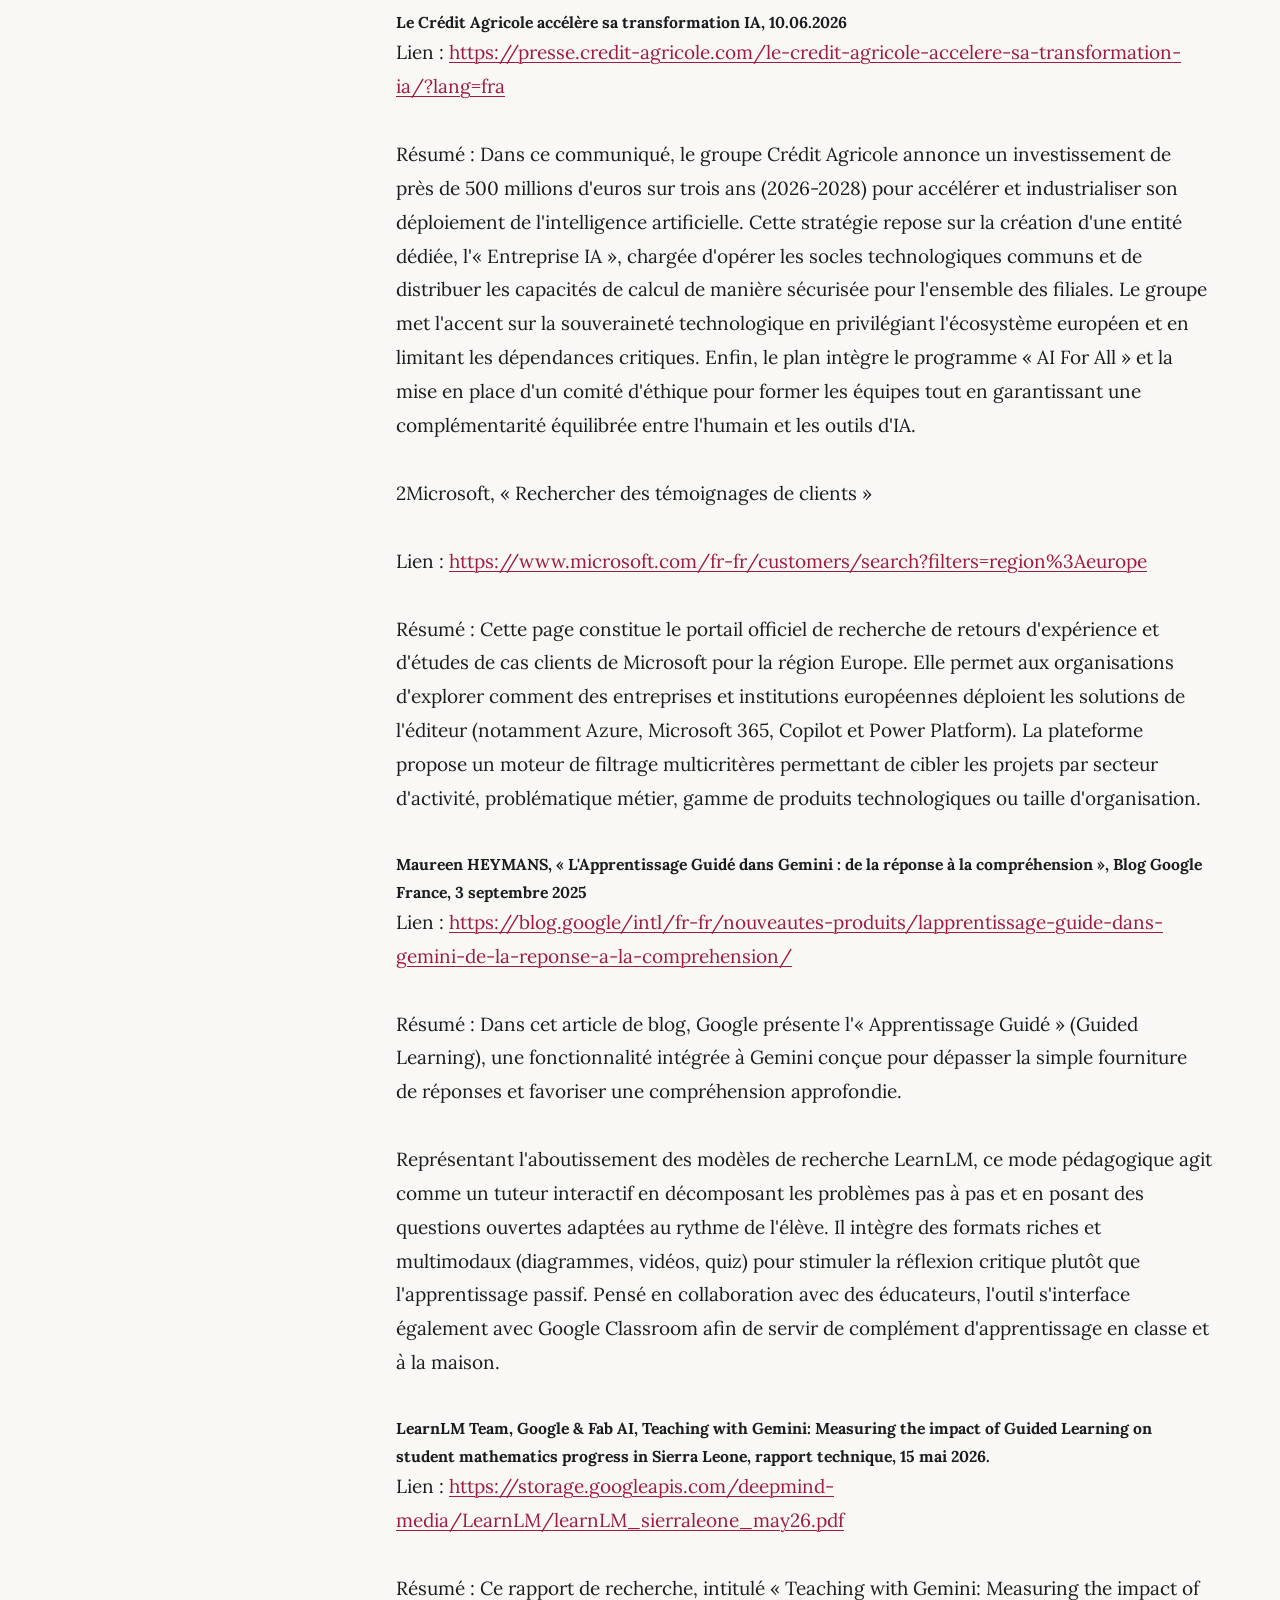
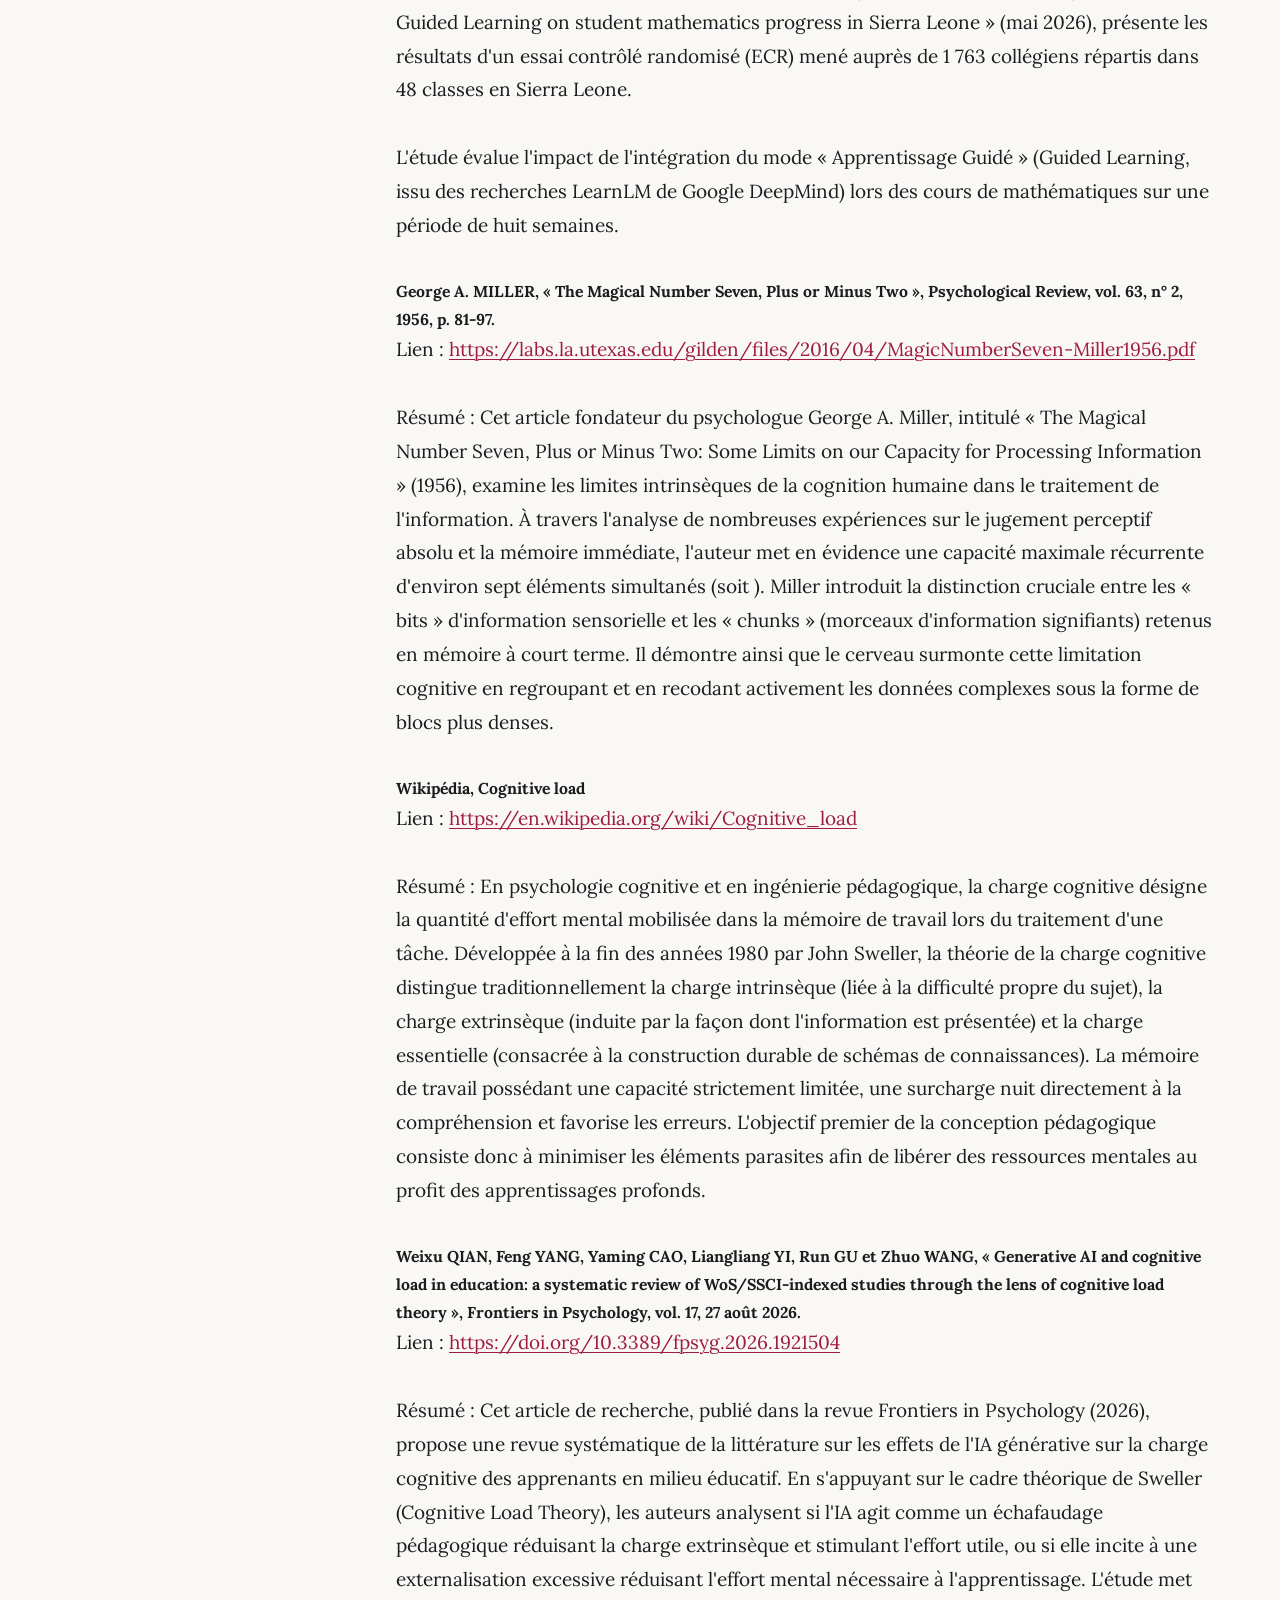
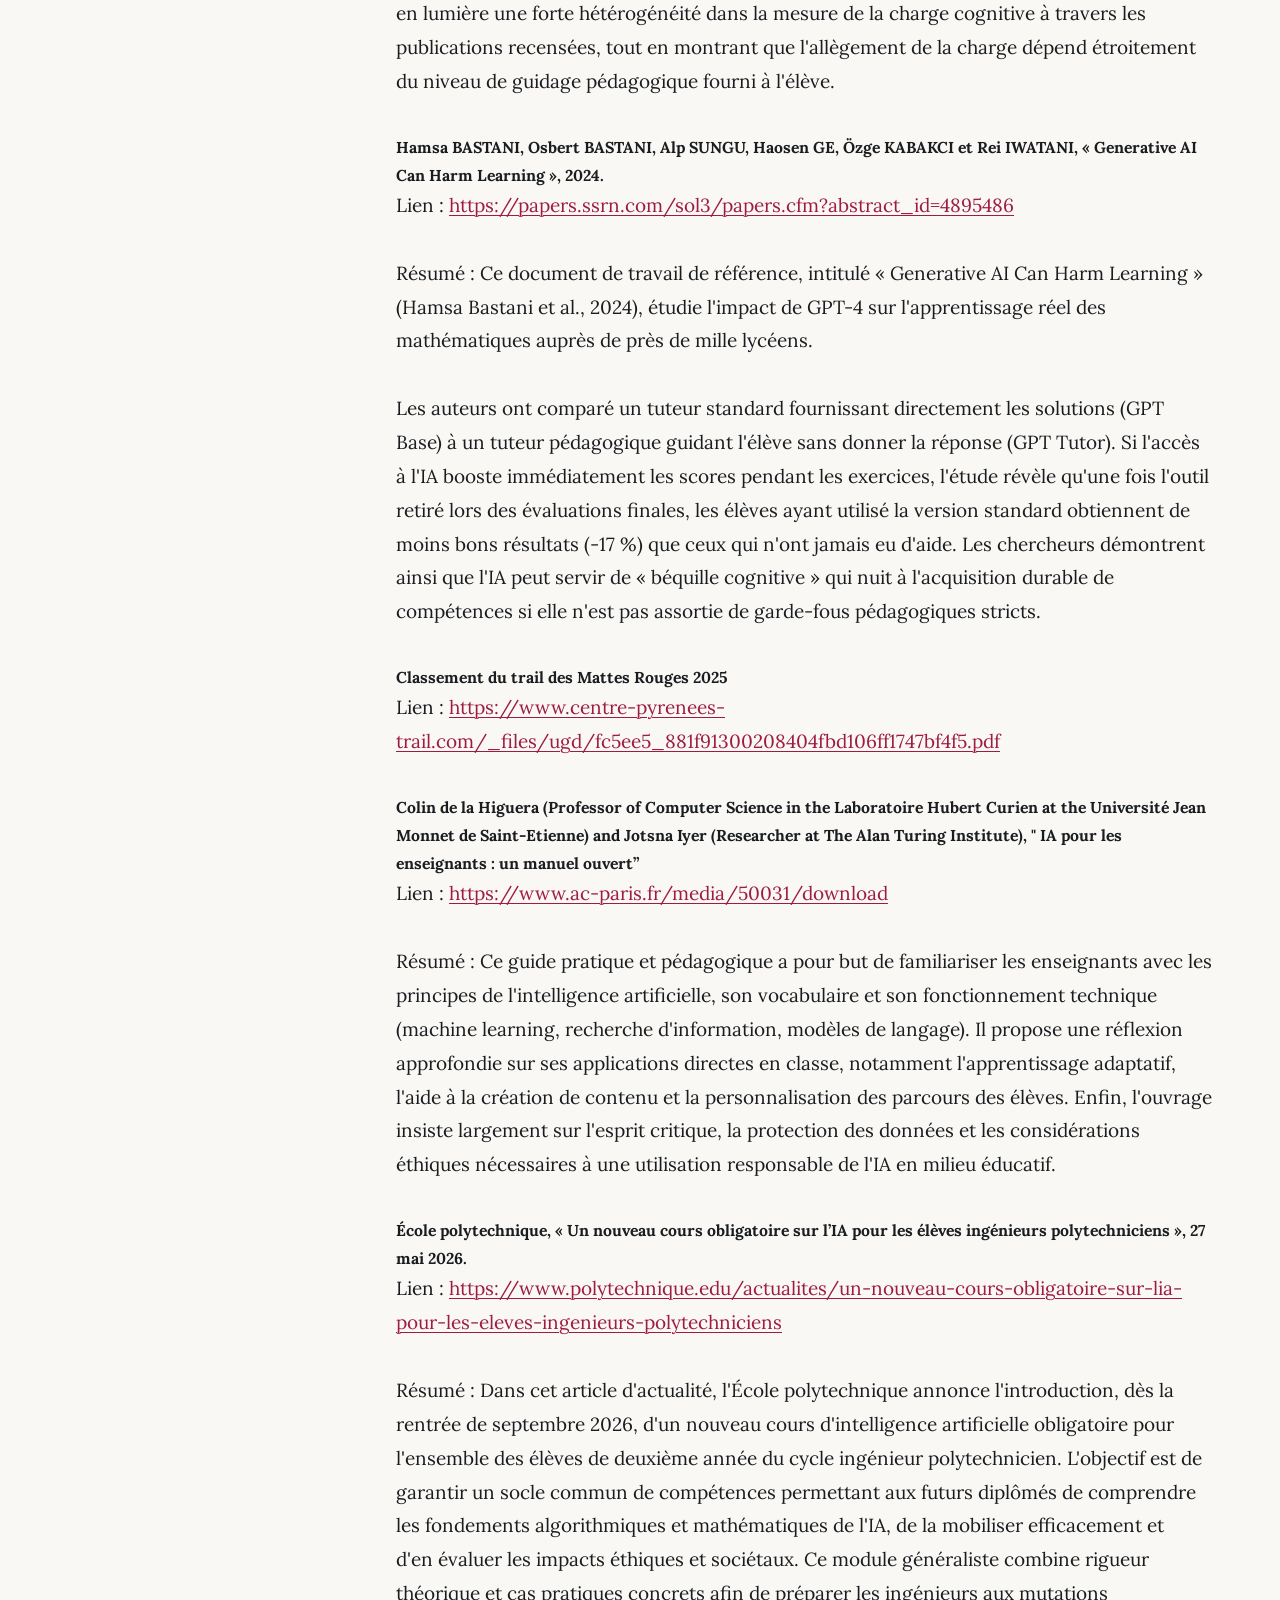
==== commit bdcab34a: "Mise en page fidele depuis le document Word MHT : correction des liens nus, suppression des mots cou" ====
--- a/lecture/bibliographie.html
+++ b/lecture/bibliographie.html
@@ -3,13 +3,13 @@
 <head>
   <meta charset="UTF-8">
   <meta name="viewport" content="width=device-width, initial-scale=1.0">
-  <title>Bibliographie et webographie annotée | Mémoire de Thomas ALMODOVAR</title>
+  <title>Bibliographie &amp; Webographie annotée | Mémoire de Thomas ALMODOVAR</title>
   <meta name="description" content="Recensement critique et annoté des sources scientifiques, institutionnelles (dont le rapport Stanford AI Index 2026), économiques et techniques appuyant l&#x27;argum">
   <meta name="author" content="Thomas ALMODOVAR">
   <meta name="robots" content="index, follow">
 
   <!-- Open Graph -->
-  <meta property="og:title" content="Bibliographie et webographie annotée">
+  <meta property="og:title" content="Bibliographie &amp; Webographie annotée">
   <meta property="og:description" content="Recensement critique et annoté des sources scientifiques, institutionnelles (dont le rapport Stanford AI Index 2026), économiques et techniques appuyant l&#x27;argum">
   <meta property="og:type" content="article">
   <meta property="og:locale" content="fr_FR">
@@ -62,7 +62,7 @@
           <span class="breadcrumb-separator">/</span>
           <a href="../index.html#sommaire">Sommaire</a>
           <span class="breadcrumb-separator">/</span>
-          <span class="breadcrumb-current" aria-current="page">Bibliographie et webographie annotée</span>
+          <span class="breadcrumb-current" aria-current="page">Bibliographie &amp; Webographie annotée</span>
         </nav>
       </div>
 
@@ -114,21 +114,21 @@
     <!-- Corps de lecture principal -->
     <main id="main-reading-content" class="reader-content" role="main">
       <header class="chapter-header">
-        <div class="chapter-part-num">Sources de référence</div>
-        <h1 class="chapter-title">Bibliographie et webographie annotée</h1>
-        <p class="chapter-subtitle">Rapports institutionnels, littérature scientifique, articles et documentation spécialisée</p>
+        <div class="chapter-part-num">Annexes &amp; Références</div>
+        <h1 class="chapter-title">Bibliographie &amp; Webographie annotée</h1>
+        <p class="chapter-subtitle">Sources universitaires, publications scientifiques, rapports et archives en ligne</p>
 
         <div class="chapter-meta-row">
           <span class="chapter-meta-pill">
             <svg xmlns="http://www.w3.org/2000/svg" width="14" height="14" viewBox="0 0 24 24" fill="none" stroke="currentColor" stroke-width="2"><circle cx="12" cy="12" r="10"/><polyline points="12 6 12 12 16 14"/></svg>
-            <span>~25 min de lecture (4 983 mots)</span>
+            <span>~21 min de lecture (4 782 mots)</span>
           </span>
           <span class="chapter-meta-pill">
             <svg xmlns="http://www.w3.org/2000/svg" width="14" height="14" viewBox="0 0 24 24" fill="none" stroke="currentColor" stroke-width="2"><path d="M20 21v-2a4 4 0 0 0-4-4H8a4 4 0 0 0-4 4v2"/><circle cx="12" cy="7" r="4"/></svg>
             <span>Thomas ALMODOVAR</span>
           </span>
           <span class="chapter-meta-pill">
-            <svg xmlns="http://www.w3.org/2000/svg" width="14" height="14" viewBox="0 0 24 24" fill="none" stroke="currentColor" stroke-width="2" stroke-linecap="round" stroke-linejoin="round"><path d="M2 3h6a4 4 0 0 1 4 4v14a3 3 0 0 0-3-3H2z"/><path d="M22 3h-6a4 4 0 0 0-4 4v14a3 3 0 0 1 3-3h7z"/></svg>
+            <svg xmlns="http://www.w3.org/2000/svg" width="14" height="14" viewBox="0 0 24 24" fill="none" stroke="currentColor" stroke-width="2"><path d="M12 2v20M17 5H9.5a3.5 3.5 0 0 0 0 7h5a3.5 3.5 0 0 1 0 7H6"/></svg>
             <span>École IPSSI — 2025-2026</span>
           </span>
         </div>
@@ -145,118 +145,179 @@
 
       <!-- Texte intégral du mémoire -->
       <article class="chapter-body-text">
-        <h2 id="bib-webographie">Bibliographie / Webographie</h2>
-<p>STANFORD, The 2026 AI Index Report Lien : <a href="https://hai.stanford.edu/ai-index/2026-ai-index-report" target="_blank" rel="noopener noreferrer">https://hai.stanford.edu/ai-index/2026-ai-index-report</a></p>
-<p>Résumé : Publié par le Stanford Institute for Human -Centered Artificial Intelligence (HAI), le 2026 AI Index Report dresse un état des lieux exhaustif des progrès techniques, économiques et géopolitiques de l&#x27;intelligence artificielle. Le rapport met en évidence une accélération marquée des capacités des modèles frontières (qui dépassent désormais l&#x27;humain sur des épreuves de niveau doctorat ou des concours mathématiques) et montre un resserrement quasi complet de l&#x27;écart de performance entre les États-Unis et la Chine. Malgré cette montée en puissance, les experts soulignent des failles persistantes : une « frontière inégale » (jagged frontier ) où des modèles brillants en raisonnement complexe échouent sur des tâches simples, des défis majeurs de sécurité et de gouvernance (incidents en forte hausse, régulation en décalage), ainsi qu&#x27;une dépendance matérielle critique vis -à-vis des semi - conducteurs taïwanais (TSMC).</p>
-<p>How to Convert a Picture to Numbers Lien : <a href="https://brandonrohrer.com/images_to_numbers.html" target="_blank" rel="noopener noreferrer">https://brandonrohrer.com/images_to_numbers.html</a></p>
-<p>Résumé : Brandon Rohrer explique informatiquement comment la conversion image,&gt; nombre fonctionne. Cela rentre dans le mécanisme de deep learning / IA générative. David Autor, “Professor David Autor on how AI could help rebuild the middle class” Lien: <a href="https://youtu.be/66fYniAyCk0?si=ObskpNqtx3I_WZwJ" target="_blank" rel="noopener noreferrer">https://youtu.be/66fYniAyCk0?si=ObskpNqtx3I_WZwJ</a></p>
-<p>Résumé : conférence disponible sur la chaîne YouTube du MIT Stone Center on Inequality &amp; Shaping Work, 25 février 2025 , sur les effets de l&#x27;IA générative sur la structure des compétences et son potentiel de démocratisation de l&#x27;accès aux emplois qualifiés.</p>
-<p>Fabrice Popineau, « Repenser l&#x27;évaluation à l&#x27;heure de l&#x27;IA générative : changer son objet plutôt que son format » ⟨hal-05630830⟩ Lien : <a href="https://hal.science/hal-05630830v1/document" target="_blank" rel="noopener noreferrer">https://hal.science/hal-05630830v1/document</a></p>
+        <h5 id="sec-stanford-the-2026-ai-index-report">STANFORD, The 2026 AI Index Report</h5>
+<p>Lien : <a href="https://hai.stanford.edu/ai-index/2026-ai-index-report" target="_blank" rel="noopener noreferrer">https://hai.stanford.edu/ai-index/2026-ai-index-report</a></p>
+<p>Résumé : Publié par le Stanford Institute for Human-Centered Artificial Intelligence (HAI), le 2026 AI Index Report dresse un état des lieux exhaustif des progrès techniques, économiques et géopolitiques de l&#x27;intelligence artificielle.</p>
+<p>Le rapport met en évidence une accélération marquée des capacités des modèles frontières (qui dépassent désormais l&#x27;humain sur des épreuves de niveau doctorat ou des concours mathématiques) et montre un resserrement quasi complet de l&#x27;écart de performance entre les États-Unis et la Chine. Malgré cette montée en puissance, les experts soulignent des failles persistantes : une « frontière inégale » (jagged frontier) où des modèles brillants en raisonnement complexe échouent sur des tâches simples, des défis majeurs de sécurité et de gouvernance (incidents en forte hausse, régulation en décalage), ainsi qu&#x27;une dépendance matérielle critique vis-à-vis des semi-conducteurs taïwanais (TSMC).</p>
+<h5 id="sec-how-to-convert-a-picture-to-numbers">How to Convert a Picture to Numbers</h5>
+<p>Lien : <a href="https://brandonrohrer.com/images_to_numbers.html" target="_blank" rel="noopener noreferrer">https://brandonrohrer.com/images_to_numbers.html</a></p>
+<p>Résumé : Brandon Rohrer explique informatiquement comment la conversion image,&gt; nombre fonctionne. Cela rentre dans le mécanisme de deep learning / IA générative.</p>
+<h5 id="sec-david-autor-professor-david-autor-on-how">David Autor, “Professor David Autor on how AI could help rebuild the middle class”</h5>
+<p>Lien: <a href="https://youtu.be/66fYniAyCk0?si=ObskpNqtx3I_WZwJ" target="_blank" rel="noopener noreferrer">https://youtu.be/66fYniAyCk0?si=ObskpNqtx3I_WZwJ</a></p>
+<p>Résumé : conférence disponible sur la chaîne YouTube du MIT Stone Center on Inequality &amp; Shaping Work, 25 février 2025, sur les effets de l&#x27;IA générative sur la structure des compétences et son potentiel de démocratisation de l&#x27;accès aux emplois qualifiés.</p>
+<h5 id="sec-fabrice-popineau-repenser-l-valuation-l-">Fabrice Popineau, « Repenser l&#x27;évaluation à l&#x27;heure de l&#x27;IA générative : changer son objet plutôt que son format » ⟨hal-05630830⟩</h5>
+<p>Lien : <a href="https://hal.science/hal-05630830v1/document" target="_blank" rel="noopener noreferrer">https://hal.science/hal-05630830v1/document</a></p>
 <p>Résumé : notamment la partie « L&#x27;effet niveleur de l&#x27;IA générative et ses conséquences normatives », qui s&#x27;appuie sur les études de Brynjolfsson, Li et Raymond (2023), Noy et Zhang (2023), et Dell&#x27;Acqua et al. (2023).</p>
-<p>Arthur Mensch, cofondateur de Mistral AI, est auditionné à l&#x27;Assemblée nationale, 12/05/2026. Lien : <a href="https://www.youtube.com/watch?v=kKWOkWv6pJM" target="_blank" rel="noopener noreferrer">https://www.youtube.com/watch?v=kKWOkWv6pJM</a></p>
+<h5 id="sec-arthur-mensch-cofondateur-de-mistral-ai-">Arthur Mensch, cofondateur de Mistral AI, est auditionné à l&#x27;Assemblée nationale, 12/05/2026.</h5>
+<p>Lien : <a href="https://www.youtube.com/watch?v=kKWOkWv6pJM" target="_blank" rel="noopener noreferrer">https://www.youtube.com/watch?v=kKWOkWv6pJM</a></p>
 <p>Résumé : Arthur Mensch explique que l’IA transforme le travail des ingénieurs, qui passent de la production de code à la supervision d’agents. Cette évolution augmente la productivité et redéfinit les compétences humaines.</p>
-<p>LEFEBVRE, Clément. Les technologies de l&#x27;information et de la communication dans les entreprises en 2025, Insee Première n° 2120, INSEE, 21 juillet 2026. Lien : <a href="https://www.insee.fr/fr/statistiques/9025878" target="_blank" rel="noopener noreferrer">https://www.insee.fr/fr/statistiques/9025878</a></p>
-<p>Résumé : Clément Lefebvre (Insee) , En 2025, 18  % des entreprises implantées en France déclarent utiliser au moins une technologie d’intelligence artificielle (IA), soit 8 points de plus qu’en  2024. Cette proportion se rapproche de celle de l’ensemble de l’Union européenne (20 %).</p>
-<p>8 Types of Learning Styles | The Definitive Guide. Lien: <a href="https://bau.edu/blog/types-of-learning-styles/" target="_blank" rel="noopener noreferrer">https://bau.edu/blog/types-of-learning-styles/</a></p>
+<h5 id="sec-lefebvre-cl-ment-les-technologies-de-l-i">LEFEBVRE, Clément. Les technologies de l&#x27;information et de la communication dans les entreprises en 2025, Insee Première n° 2120, INSEE, 21 juillet 2026.</h5>
+<p>Lien : <a href="https://www.insee.fr/fr/statistiques/9025878" target="_blank" rel="noopener noreferrer">https://www.insee.fr/fr/statistiques/9025878</a></p>
+<p>Résumé : Clément Lefebvre (Insee), En 2025, 18 % des entreprises implantées en France déclarent utiliser au moins une technologie d’intelligence artificielle (IA), soit 8 points de plus qu’en 2024. Cette proportion se rapproche de celle de l’ensemble de l’Union européenne (20 %).</p>
+<h5 id="sec-8-types-of-learning-styles-the-definitiv">8 Types of Learning Styles | The Definitive Guide.</h5>
+<p>Lien: <a href="https://bau.edu/blog/types-of-learning-styles/" target="_blank" rel="noopener noreferrer">https://bau.edu/blog/types-of-learning-styles/</a></p>
 <p>Résumé : L’article présente huit styles d’apprentissage ainsi que les facteurs cognitifs, émotionnels et environnementaux qui influencent l’apprentissage. Il propose également de diversifier les supports et les méthodes pédagogiques.</p>
-<p>Le Qotidien, sur sa page instagram : La neuropsychologue Sylvie Chokron, directrice de recherche au CNRS, nous parle de l&#x27;effet de l&#x27;IA sur nos capacités intellectuelles. Lien : <a href="https://www.instagram.com/p/DYQICwWgnEh/" target="_blank" rel="noopener noreferrer">https://www.instagram.com/p/DYQICwWgnEh/</a></p>
-<p>Résumé :  Sylvie Chokron explique que l’utilisation des modèles de langage peut réduire l’engagement du cerveau, affecter les capacités intellectuelles et la métacognition. Elle souligne toutefois qu’une partie de ces capacités peut être retrouvée après une période  sans écran et recommande de conserver la maîtrise de ses capacités.</p>
-<p>Instagram : France inter extrait de la grande matinale. Lien : <a href="https://www.instagram.com/p/DYaFdEPRvi5/" target="_blank" rel="noopener noreferrer">https://www.instagram.com/p/DYaFdEPRvi5/</a></p>
-<p>Date : 13 mai 2026 Résumé : Abel Quentin distingue les IA étroites des IA génératives et explique que les grandes avancées scientifiques reposent notamment sur des IA spécialisées, comme AlphaFold. Il estime qu’une régulation de l’IA générative peut coexister avec des progrès scientifiques importants.</p>
-<p>Institut national de l’audiovisuel (INA) Lien : <a href="https://data.ina.fr/" target="_blank" rel="noopener noreferrer">https://data.ina.fr/</a></p>
-<p>Résumé :  Site de data de l’ INA qui propose des analyses d’archives  médiatiques grâce à l’intelligence artificielle.</p>
-<p>Wikipédia, AlphaFold Lien : <a href="https://fr.wikipedia.org/wiki/AlphaFold" target="_blank" rel="noopener noreferrer">https://fr.wikipedia.org/wiki/AlphaFold</a></p>
-<p>Résumé :  Article présentant le fonctionnement, l’évolution, les applications et les limites d’AlphaFold, un modèle d’intelligence artificielle dédié à la prédiction de la structure des protéines.</p>
-<p>Le repliement des protéines : Résolu par l&#x27;intelligence artificielle AlphaFold ? Lien : <a href="https://youtu.be/OGewxRMME8o?si=MhlwJOr9Zq4qq8vu" target="_blank" rel="noopener noreferrer">https://youtu.be/OGewxRMME8o?si=MhlwJOr9Zq4qq8vu</a></p>
+<h5 id="sec-le-qotidien-sur-sa-page-instagram-la-neu">Le Qotidien, sur sa page instagram : La neuropsychologue Sylvie Chokron, directrice de recherche au CNRS, nous parle de l&#x27;effet de l&#x27;IA sur nos capacités intellectuelles.</h5>
+<p>Lien : <a href="https://www.instagram.com/p/DYQICwWgnEh/" target="_blank" rel="noopener noreferrer">https://www.instagram.com/p/DYQICwWgnEh/</a></p>
+<p>Résumé : Sylvie Chokron explique que l’utilisation des modèles de langage peut réduire l’engagement du cerveau, affecter les capacités intellectuelles et la métacognition. Elle souligne toutefois qu’une partie de ces capacités peut être retrouvée après une période sans écran et recommande de conserver la maîtrise de ses capacités.</p>
+<h5 id="sec-instagram-france-inter-extrait-de-la-gra">Instagram : France inter extrait de la grande matinale.</h5>
+<p>Lien : <a href="https://www.instagram.com/p/DYaFdEPRvi5/" target="_blank" rel="noopener noreferrer">https://www.instagram.com/p/DYaFdEPRvi5/</a></p>
+<p>Date : 13 mai 2026</p>
+<p>Résumé : Abel Quentin distingue les IA étroites des IA génératives et explique que les grandes avancées scientifiques reposent notamment sur des IA spécialisées, comme AlphaFold. Il estime qu’une régulation de l’IA générative peut coexister avec des progrès scientifiques importants.</p>
+<p>Institut national de l’audiovisuel (INA)</p>
+<p>Lien : <a href="https://data.ina.fr/" target="_blank" rel="noopener noreferrer">https://data.ina.fr/</a></p>
+<p>Résumé : Site de data de l’INA qui propose des analyses d’archives médiatiques grâce à l’intelligence artificielle.</p>
+<h5 id="sec-wikip-dia-alphafold">Wikipédia, AlphaFold</h5>
+<p>Lien : <a href="https://fr.wikipedia.org/wiki/AlphaFold" target="_blank" rel="noopener noreferrer">https://fr.wikipedia.org/wiki/AlphaFold</a></p>
+<p>Résumé : Article présentant le fonctionnement, l’évolution, les applications et les limites d’AlphaFold, un modèle d’intelligence artificielle dédié à la prédiction de la structure des protéines.</p>
+<h5 id="sec-le-repliement-des-prot-ines-r-solu-par-l">Le repliement des protéines : Résolu par l&#x27;intelligence artificielle AlphaFold ?</h5>
+<p>Lien : <a href="https://youtu.be/OGewxRMME8o?si=MhlwJOr9Zq4qq8vu" target="_blank" rel="noopener noreferrer">https://youtu.be/OGewxRMME8o?si=MhlwJOr9Zq4qq8vu</a></p>
 <p>Résumé : La vidéo explique le mécanisme du repliement des protéines et présente AlphaFold, l&#x27;algorithme de DeepMind ayant marqué la compétition CASP grâce à sa méthode de matrice de distances pour prédire la structure des protéines.</p>
-<p>AlphaGenome, une nouvelle avancée en intelligence artificielle pour comprendre les effets des mutations génétiques. Élodie Laine et Julien Mozziconacci, publié le 17 février 2026 et mis à jour le 17 février 2026. Lien :  <a href="https://www.sorbonne-universite.fr/actualites/alphagenome-une-nouvelle-avancee-en-intelligence-artificielle-pour-comprendre-les-effets" target="_blank" rel="noopener noreferrer">https://www.sorbonne-universite.fr/actualites/alphagenome-une-nouvelle-avancee-en-intelligence-artificielle-pour-comprendre-les-effets</a></p>
-<p>Résumé : L’article présente AlphaGenome, un modèle d’intelligence artificielle capable d’analyser de longues séquences d’ADN et de prédire les effets de mutations génétiques. Il expose ses apports pour la recherche médicale ainsi que ses limites actuelles, notammen t l’absence de diagnostic direct et les difficultés liées à la médecine personnalisée.</p>
-<p>Prévisions météorologiques reposant sur l’intelligence artificielle. Lien :<a href="https://lameteorologie.fr/admin/api/public/api/meteo/website/downloadArticlePDF/meteo_2024_126_48/false" target="_blank" rel="noopener noreferrer">https://lameteorologie.fr/admin/api/public/api/meteo/website/downloadArticlePDF/meteo_2024_126_48/false</a></p>
-<p>Résumé :  L’article présente AIFS, un modèle d’intelligence artificielle destiné aux prévisions météorologiques. Il montre ses gains de rapidité et de performance, tout en soulignant ses limites concernant le réalisme physique et la prévision des événements extrêmes.</p>
-<p>NASA’s Prithvi Becomes First AI Geospatial Foundation Model In Orbit. Lien : <a href="https://science.nasa.gov/science-research/ai-foundation-model-in-orbit/" target="_blank" rel="noopener noreferrer">https://science.nasa.gov/science-research/ai-foundation-model-in-orbit/</a></p>
-<p>Résumé :  L’article décrit le déploiement en orbite du modèle géospatial Prithvi, capable d’analyser directement des données satellitaires pour différentes missions d’observation de la Terre. Cette innovation améliore la rapidité du traitement des données et réduit les contraintes liées à leur transmission.</p>
-<p>MatterGen: A new paradigm of materials design with generative AI. Lien : <a href="https://www.microsoft.com/en-us/research/blog/mattergen-a-new-paradigm-of-materials-design-with-generative-ai/" target="_blank" rel="noopener noreferrer">https://www.microsoft.com/en-us/research/blog/mattergen-a-new-paradigm-of-materials-design-with-generative-ai/</a></p>
-<p>Résumé :  L’article présente MatterGen, un modèle d’IA générative capable de concevoir de nouveaux matériaux à partir de propriétés recherchées. Il montre que cet outil peut accélérer l’exploration scientifique et produire des candidats ensuite vérifiés par simulation ou expérimentation.</p>
-<p>NASA. AI and Hubble Science. Mission Hubble. Lien : <a href="https://science.nasa.gov/mission/hubble/science/ai-hubble-science/" target="_blank" rel="noopener noreferrer">https://science.nasa.gov/mission/hubble/science/ai-hubble-science/</a></p>
-<p>Video explicative, Chaine youtube NASA Goddard Résumé :  La page présente plusieurs applications de l’intelligence artificielle dans l’analyse des données du télescope spatial Hubble, notamment la détection d’astéroïdes, la classification des galaxies et l’identification d’objets astronomiques inhabituels.</p>
-<p>Questionnaire FELIX, Synthèse de l&#x27;enquête testeurs. Lien : Document interne, Crédit Agricole Résumé : Enquête menée auprès de 26 salariés testeurs de FELIX, outil d&#x27;IA interne sécurisé du Crédit Agricole, révélant un gain de temps significatif et des usages transverses en synthèse et analyse documentaire.</p>
-<p>ChatGPT.com, Mode étude dans ChatGPT. Mode étude dans ChatGPT. OpenAI. Lien :  <a href="https://chatgpt.com/fr-FR/features/study-mode/" target="_blank" rel="noopener noreferrer">https://chatgpt.com/fr-FR/features/study-mode/</a> (consulté le 28 août 2026). Fonctionnalité lancée le 29 juillet 2025.</p>
+<h5 id="sec-alphagenome-une-nouvelle-avanc-e-en-inte">AlphaGenome, une nouvelle avancée en intelligence artificielle pour comprendre les effets des mutations génétiques. Élodie Laine et Julien Mozziconacci, publié le 17 février 2026 et mis à jour le 17 février 2026.</h5>
+<p>Lien : <a href="https://www.sorbonne-universite.fr/actualites/alphagenome-une-nouvelle-avancee-en-intelligence-artificielle-pour-comprendre-les-effets" target="_blank" rel="noopener noreferrer">https://www.sorbonne-universite.fr/actualites/alphagenome-une-nouvelle-avancee-en-intelligence-artificielle-pour-comprendre-les-effets</a></p>
+<p>Résumé : L’article présente AlphaGenome, un modèle d’intelligence artificielle capable d’analyser de longues séquences d’ADN et de prédire les effets de mutations génétiques. Il expose ses apports pour la recherche médicale ainsi que ses limites actuelles, notamment l’absence de diagnostic direct et les difficultés liées à la médecine personnalisée.</p>
+<h5 id="sec-pr-visions-m-t-orologiques-reposant-sur-">Prévisions météorologiques reposant sur l’intelligence artificielle.</h5>
+<p>Lien :<a href="https://lameteorologie.fr/admin/api/public/api/meteo/website/downloadArticlePDF/meteo_2024_126_48/false" target="_blank" rel="noopener noreferrer">https://lameteorologie.fr/admin/api/public/api/meteo/website/downloadArticlePDF/meteo_2024_126_48/false</a></p>
+<p>Résumé : L’article présente AIFS, un modèle d’intelligence artificielle destiné aux prévisions météorologiques. Il montre ses gains de rapidité et de performance, tout en soulignant ses limites concernant le réalisme physique et la prévision des événements extrêmes.</p>
+<h5 id="sec-nasa-s-prithvi-becomes-first-ai-geospati">NASA’s Prithvi Becomes First AI Geospatial Foundation Model In Orbit.</h5>
+<p>Lien : <a href="https://science.nasa.gov/science-research/ai-foundation-model-in-orbit/" target="_blank" rel="noopener noreferrer">https://science.nasa.gov/science-research/ai-foundation-model-in-orbit/</a></p>
+<p>Résumé : L’article décrit le déploiement en orbite du modèle géospatial Prithvi, capable d’analyser directement des données satellitaires pour différentes missions d’observation de la Terre. Cette innovation améliore la rapidité du traitement des données et réduit les contraintes liées à leur transmission.</p>
+<h5 id="sec-mattergen-a-new-paradigm-of-materials-de">MatterGen: A new paradigm of materials design with generative AI.</h5>
+<p>Lien : <a href="https://www.microsoft.com/en-us/research/blog/mattergen-a-new-paradigm-of-materials-design-with-generative-ai/" target="_blank" rel="noopener noreferrer">https://www.microsoft.com/en-us/research/blog/mattergen-a-new-paradigm-of-materials-design-with-generative-ai/</a></p>
+<p>Résumé : L’article présente MatterGen, un modèle d’IA générative capable de concevoir de nouveaux matériaux à partir de propriétés recherchées. Il montre que cet outil peut accélérer l’exploration scientifique et produire des candidats ensuite vérifiés par simulation ou expérimentation.</p>
+<h5 id="sec-nasa-ai-and-hubble-science-mission-hubbl">NASA. AI and Hubble Science. Mission Hubble.</h5>
+<p>Lien : <a href="https://science.nasa.gov/mission/hubble/science/ai-hubble-science/" target="_blank" rel="noopener noreferrer">https://science.nasa.gov/mission/hubble/science/ai-hubble-science/</a></p>
+<p>Video explicative, Chaine youtube NASA Goddard</p>
+<p>Résumé : La page présente plusieurs applications de l’intelligence artificielle dans l’analyse des données du télescope spatial Hubble, notamment la détection d’astéroïdes, la classification des galaxies et l’identification d’objets astronomiques inhabituels.</p>
+<h5 id="sec-questionnaire-felix-synth-se-de-l-enqu-t">Questionnaire FELIX, Synthèse de l&#x27;enquête testeurs.</h5>
+<p>Lien : Document interne, Crédit Agricole</p>
+<p>Résumé : Enquête menée auprès de 26 salariés testeurs de FELIX, outil d&#x27;IA interne sécurisé du Crédit Agricole, révélant un gain de temps significatif et des usages transverses en synthèse et analyse documentaire.</p>
+<h5 id="sec-chatgpt-com-mode-tude-dans-chatgpt-mode-">ChatGPT.com, Mode étude dans ChatGPT. Mode étude dans ChatGPT. OpenAI.</h5>
+<p>Lien : <a href="https://chatgpt.com/fr-FR/features/study-mode/" target="_blank" rel="noopener noreferrer">https://chatgpt.com/fr-FR/features/study-mode/</a> (consulté le 28 août 2026). Fonctionnalité lancée le 29 juillet 2025.</p>
 <p>Résumé : Le Mode Étude est une fonctionnalité de ChatGPT lancée le 29 juillet 2025, qui remplace les réponses directes par un accompagnement pédagogique progressif (questions guidées, quiz, suivi des progrès), afin de favoriser un apprentissage actif plutôt qu&#x27;une simple obtention de réponses.</p>
-<p>Google, Utiliser des outils d&#x27;apprentissage dans les applications Gemini. Utiliser des outils d&#x27;apprentissage dans les applications Gemini. Google. Disponible sur : (consulté le 28 août 2026). Date de publication non précisée. Lien : <a href="https://support.google.com/gemini/answer/16448384" target="_blank" rel="noopener noreferrer">https://support.google.com/gemini/answer/16448384</a></p>
+<h5 id="sec-google-utiliser-des-outils-d-apprentissa">Google, Utiliser des outils d&#x27;apprentissage dans les applications Gemini. Utiliser des outils d&#x27;apprentissage dans les applications Gemini. Google.</h5>
+<p>Disponible sur : (consulté le 28 août 2026). Date de publication non précisée.</p>
+<p>Lien : <a href="https://support.google.com/gemini/answer/16448384" target="_blank" rel="noopener noreferrer">https://support.google.com/gemini/answer/16448384</a></p>
 <p>Résumé : Gemini propose un mode « Apprentissage guidé » avec quiz personnalisés, indices, supports visuels et vidéos, ainsi qu&#x27;un accès à des ressources pédagogiques comme OpenStax, afin d&#x27;accompagner activement l&#x27;utilisateur dans son apprentissage.</p>
-<p>GIANNINI, Stefania. L’IA générative et le futur de l’éducation. UNESCO, juillet 2023. Lien : <a href="http://netboardme-cf1.s3.amazonaws.com/published/323897/files/48bb0790562fc4d11690ff0380d13c8" target="_blank" rel="noopener noreferrer">http://netboardme-cf1.s3.amazonaws.com/published/323897/files/48bb0790562fc4d11690ff0380d13c8</a> 8.pdf</p>
-<p>Résumé : Le document analyse les transformations provoquées par les différentes révolutions numériques, notamment l’informatique personnelle, Internet, les réseaux sociaux et les technologies mobiles. Il montre que ces évolutions ont profondément modifié les modes  de vie, de communication, d’enseignement et d’apprentissage. L’intelligence artificielle générative s’inscrit dans cette continuité, tout en introduisant de nouvelles transformations liées à la production et à l’accès aux connaissances. Le document souligne également que ces changements ne sont pas vécus de la même manière par tous les individus et peuvent créer de nouvelles inégalités. Ce document aborde aussi les conditions de l’intégration de l’IA dans l’éducation.</p>
-<p>KM30 podcast YT. Lien : <a href="https://www.youtube.com/watch?t=2584&amp;v=8J9uwk6ReiM&amp;feature=youtu.be" target="_blank" rel="noopener noreferrer">https://www.youtube.com/watch?t=2584&amp;v=8J9uwk6ReiM&amp;feature=youtu.be</a></p>
-<p>Résumé :  Joseph Mestrallet, coach diplômé de l&#x27;X -HEC Paris et de UC Berkeley, fondateur d&#x27;Enduraw, évoque l&#x27;utilisation du digital twin pour détecter des variations</p>
-<p>anormales de performance chez les athlètes afin d&#x27;aider les fédérations dans la lutte contre le dopage.</p>
-<p>Effectiveness of Artificial Intelligence (AI) in language teaching. Peter Joseph Torres, Yunus Emre Kahveci , Department of English, Arizona State University, Tempe, AZ, USA Version of Record 4 December 2025. Lien : <a href="https://www.sciencedirect.com/science/article/pii/S2666920X25001626" target="_blank" rel="noopener noreferrer">https://www.sciencedirect.com/science/article/pii/S2666920X25001626</a></p>
-<p>Résumé : Méta-analyse (synthèse de plusieurs études) évaluant l&#x27;efficacité des outils d&#x27;IA générative (ChatGPT, chatbots ) dans l&#x27;apprentissage des langues, révélant un effet global positif mais variable selon la compétence visée et le contexte pédagogique (présentiel/hybride vs en ligne).</p>
-<p>Livres et Science, « OpenAI vient de résoudre un problème du millénaire et ça fait scandale ! (Navier–Stokes) », Lien : <a href="https://www.youtube.com/watch?v=d3ovnGnfyL0" target="_blank" rel="noopener noreferrer">https://www.youtube.com/watch?v=d3ovnGnfyL0</a></p>
+<h5 id="sec-giannini-stefania-l-ia-g-n-rative-et-le-">GIANNINI, Stefania. L’IA générative et le futur de l’éducation. UNESCO, juillet 2023.</h5>
+<p>Lien : <a href="http://netboardme-cf1.s3.amazonaws.com/published/323897/files/48bb0790562fc4d11690ff0380d13c88.pdf" target="_blank" rel="noopener noreferrer">http://netboardme-cf1.s3.amazonaws.com/published/323897/files/48bb0790562fc4d11690ff0380d13c88.pdf</a></p>
+<p>Résumé : Le document analyse les transformations provoquées par les différentes révolutions numériques, notamment l’informatique personnelle, Internet, les réseaux sociaux et les technologies mobiles. Il montre que ces évolutions ont profondément modifié les modes de vie, de communication, d’enseignement et d’apprentissage. L’intelligence artificielle générative s’inscrit dans cette continuité, tout en introduisant de nouvelles transformations liées à la production et à l’accès aux connaissances. Le document souligne également que ces changements ne sont pas vécus de la même manière par tous les individus et peuvent créer de nouvelles inégalités. Ce document aborde aussi les conditions de l’intégration de l’IA dans l’éducation.</p>
+<h5 id="sec-km30-podcast-yt">KM30 podcast YT.</h5>
+<p>Lien : <a href="https://www.youtube.com/watch?t=2584&amp;v=8J9uwk6ReiM&amp;feature=youtu.be" target="_blank" rel="noopener noreferrer">https://www.youtube.com/watch?t=2584&amp;v=8J9uwk6ReiM&amp;feature=youtu.be</a></p>
+<p>Résumé : Joseph Mestrallet, coach diplômé de l&#x27;X-HEC Paris et de UC Berkeley, fondateur d&#x27;Enduraw, évoque l&#x27;utilisation du digital twin pour détecter des variations anormales de performance chez les athlètes afin d&#x27;aider les fédérations dans la lutte contre le dopage.</p>
+<h5 id="sec-effectiveness-of-artificial-intelligence">Effectiveness of Artificial Intelligence (AI) in language teaching.</h5>
+<p>Peter Joseph Torres, Yunus Emre Kahveci, Department of English, Arizona State University, Tempe, AZ, USA Version of Record 4 December 2025.</p>
+<p>Lien : <a href="https://www.sciencedirect.com/science/article/pii/S2666920X25001626" target="_blank" rel="noopener noreferrer">https://www.sciencedirect.com/science/article/pii/S2666920X25001626</a></p>
+<p>Résumé : Méta-analyse (synthèse de plusieurs études) évaluant l&#x27;efficacité des outils d&#x27;IA générative (ChatGPT, chatbots) dans l&#x27;apprentissage des langues, révélant un effet global positif mais variable selon la compétence visée et le contexte pédagogique (présentiel/hybride vs en ligne).</p>
+<h5 id="sec-livres-et-science-openai-vient-de-r-soud">Livres et Science, « OpenAI vient de résoudre un problème du millénaire et ça fait scandale ! (Navier–Stokes) »,</h5>
+<p>Lien : <a href="https://www.youtube.com/watch?v=d3ovnGnfyL0" target="_blank" rel="noopener noreferrer">https://www.youtube.com/watch?v=d3ovnGnfyL0</a></p>
 <p>Résumé : Dans cette vidéo de la chaîne Livres et Science (00:00:00), l&#x27;auteur revient sur l&#x27;annonce d&#x27;OpenAI affirmant avoir résolu le problème du millénaire lié aux équations de Navier-Stokes 00:00:22 en démontrant l&#x27;apparition de singularités via une nuée d&#x27;agents IA 00:08:16. L&#x27;annonce suscite cependant une vive polémique : le chercheur Tristan Buckmaster soupçonne OpenAI de s&#x27;être approprié ses pistes de travail privées entrées sur Codex 00:00:39, 00:14:18. Alors qu&#x27;OpenAI nie tout plagiat 00:15:34, l&#x27;affaire soulève d&#x27;importantes questions éthiques sur l&#x27;avenir de la recherche humaine face aux outils d&#x27;IA 00:16:01.</p>
-<p>Les différentes méthodes pédagogiques Lien : <a href="https://guide-up.org/3-identifier-des-methodes-pedagogiques/" target="_blank" rel="noopener noreferrer">https://guide-up.org/3-identifier-des-methodes-pedagogiques/</a></p>
-<p>Résumé : Cette fiche pratique issue du Guide Up détaille l&#x27;étape de sélection des approches pédagogiques lors de la conception d&#x27;une formation en promotion de la santé. Elle présente cinq grandes méthodes complémentaires — expositive, démonstrative, interrogative, expérientielle et active — illustrées par des cas concrets. Le guide souligne qu&#x27;une même séquence gagne à combiner ces approches afin de diversifier les dynamiques d&#x27;apprentissage. Enfin, la ressource repositionne le rôle du formateur : moins simple trans metteur de savoirs qu&#x27;organisateur des conditions d&#x27;apprentissage et facilitateur de projets collectifs.</p>
-<p>IA : les élèves de 2de auront une heure d’enseignement par semaine à partir de la rentrée de 2027 Lien : <a href="https://www.lemonde.fr/societe/article/2026/06/19/une-heure-hebdomadaire-d-enseignement-a-l-ia-en-2de-des-la-rentree-de-2027-annonce-sebastien-" target="_blank" rel="noopener noreferrer">https://www.lemonde.fr/societe/article/2026/06/19/une-heure-hebdomadaire-d-enseignement-a-l-ia-en-2de-des-la-rentree-de-2027-annonce-sebastien-</a> lecornu_6705010_3224.html</p>
+<h5 id="sec-les-diff-rentes-m-thodes-p-dagogiques">Les différentes méthodes pédagogiques</h5>
+<p>Lien : <a href="https://guide-up.org/3-identifier-des-methodes-pedagogiques/" target="_blank" rel="noopener noreferrer">https://guide-up.org/3-identifier-des-methodes-pedagogiques/</a></p>
+<p>Résumé : Cette fiche pratique issue du Guide Up détaille l&#x27;étape de sélection des approches pédagogiques lors de la conception d&#x27;une formation en promotion de la santé. Elle présente cinq grandes méthodes complémentaires — expositive, démonstrative, interrogative, expérientielle et active — illustrées par des cas concrets. Le guide souligne qu&#x27;une même séquence gagne à combiner ces approches afin de diversifier les dynamiques d&#x27;apprentissage. Enfin, la ressource repositionne le rôle du formateur : moins simple transmetteur de savoirs qu&#x27;organisateur des conditions d&#x27;apprentissage et facilitateur de projets collectifs.</p>
+<h5 id="sec-ia-les-l-ves-de-2de-auront-une-heure-d-e">IA : les élèves de 2de auront une heure d’enseignement par semaine à partir de la rentrée de 2027</h5>
+<p>Lien : <a href="https://www.lemonde.fr/societe/article/2026/06/19/une-heure-hebdomadaire-d-enseignement-a-l-ia-en-2de-des-la-rentree-de-2027-annonce-sebastien-lecornu_6705010_3224.html" target="_blank" rel="noopener noreferrer">https://www.lemonde.fr/societe/article/2026/06/19/une-heure-hebdomadaire-d-enseignement-a-l-ia-en-2de-des-la-rentree-de-2027-annonce-sebastien-lecornu_6705010_3224.html</a></p>
 <p>Résumé : Cette page de l’académie de Paris propose un état des lieux des enjeux, des usages et des ressources autour de l’intégration de l’intelligence artificielle dans le milieu scolaire. Elle met en avant des outils de formation pour les professeurs, notamment des webinaires (CREIA) et le manuel ouvert issu du projet européen AI4T. Le dossier aborde l&#x27;IA à la fois comme un levier pour différencier les apprentissages (notamment sur les savoirs fondamentaux), un assistant pour le travail enseignant et un objet d&#x27;étude citoyen. Enfin, des retours d&#x27;expériences concrets en classe illustrent comment conjuguer ces technologies avec les exigences éthiques et la réduction des inégalités.</p>
-<p>Ac-paris.fr, L&#x27;intelligence artificielle dans l&#x27;éducation Lien : <a href="https://www.ac-paris.fr/l-intelligence-artificielle-dans-l-education-130992" target="_blank" rel="noopener noreferrer">https://www.ac-paris.fr/l-intelligence-artificielle-dans-l-education-130992</a></p>
+<h5 id="sec-ac-paris-fr-l-intelligence-artificielle-">Ac-paris.fr, L&#x27;intelligence artificielle dans l&#x27;éducation</h5>
+<p>Lien : <a href="https://www.ac-paris.fr/l-intelligence-artificielle-dans-l-education-130992" target="_blank" rel="noopener noreferrer">https://www.ac-paris.fr/l-intelligence-artificielle-dans-l-education-130992</a></p>
 <p>Résumé : Cette ressource de l’académie de Paris dresse un panorama complet des opportunités et des défis de l’intelligence artificielle dans le cadre scolaire. Elle met à disposition des enseignants des outils d&#x27;autoformation, tels que le manuel libre du projet européen AI4T et des cycles de webinaires dédiés. L&#x27;IA y est envisagée sous un triple angle : levier de personnalisation pour consolider les savoirs fondamentaux, assistant au quotidien pour le professeur et objet de culture numérique pour les élèves. L’accent est enfin mis sur des cas pratiques en classe et sur la nécessité d&#x27;un usage éthique garantissant l&#x27;équité des apprentissages.</p>
-<p>Formation CNAM, Former avec les IA génératives Lien : <a href="https://www.cnam-paysdelaloire.fr/former-avec-les-ia-generatives-desktop" target="_blank" rel="noopener noreferrer">https://www.cnam-paysdelaloire.fr/former-avec-les-ia-generatives-desktop</a></p>
-<p>Résumé : Cette page présente une formation courte de 14 heures, dispensée à 100 % à distance par le Cnam Pays de la Loire en petits groupes de 15 apprenants. Destinée aux formateurs, enseignants et responsables de formation, cette micro - certification vise à leur apprendre à intégrer efficacement les IA génératives dans leurs pratiques pédagogiques. Conçue par des spécialistes en sciences de l&#x27;éducation et en innovation, elle débouche sur la délivrance d&#x27;un certificat numérique attestant des compétences acquises selon le cadre européen.</p>
-<p>Artificial intelligence -based personalised learning in education: a systematic literature review Lien : <a href="https://link.springer.com/article/10.1007/s44163-025-00598-x" target="_blank" rel="noopener noreferrer">https://link.springer.com/article/10.1007/s44163-025-00598-x</a></p>
-<p>Résumé : Cet article universitaire, publié dans la revue Discover Artificial Intelligence (Springer), propose une revue systématique de la littérature analysant 125 études parues entre 2015 et 2025 sur l&#x27;apprentissage personnalisé piloté par l&#x27;IA. Les auteurs y examinent les différents algorithmes et outils (systèmes adaptatifs, m oteurs de recommandation, IA génératives) déployés du primaire jusqu&#x27;à l&#x27;enseignement supérieur. L&#x27;étude évalue précisément l&#x27;impact de ces technologies sur les pratiques pédagogiques, l&#x27;engagement des apprenants et les méthodes d&#x27;évaluation. Elle dresse enfin un panorama équilibré des opportunités offertes par l&#x27;individualisation des parcours et des défis majeurs à surmonter, notamment en matière d&#x27;éthique et de protection des données.</p>
-<p>S. Knerr, L. Personnaz, G. Dreyfus, “Handwritten digit recognition by neural networks with single-layer training”, 30 November 1992 Lien : <a href="https://ieeexplore.ieee.org/document/165597" target="_blank" rel="noopener noreferrer">https://ieeexplore.ieee.org/document/165597</a></p>
+<h5 id="sec-formation-cnam-former-avec-les-ia-g-n-ra">Formation CNAM, Former avec les IA génératives</h5>
+<p>Lien : <a href="https://www.cnam-paysdelaloire.fr/former-avec-les-ia-generatives-desktop" target="_blank" rel="noopener noreferrer">https://www.cnam-paysdelaloire.fr/former-avec-les-ia-generatives-desktop</a></p>
+<p>Résumé : Cette page présente une formation courte de 14 heures, dispensée à 100 % à distance par le Cnam Pays de la Loire en petits groupes de 15 apprenants. Destinée aux formateurs, enseignants et responsables de formation, cette micro-certification vise à leur apprendre à intégrer efficacement les IA génératives dans leurs pratiques pédagogiques. Conçue par des spécialistes en sciences de l&#x27;éducation et en innovation, elle débouche sur la délivrance d&#x27;un certificat numérique attestant des compétences acquises selon le cadre européen.</p>
+<h5 id="sec-artificial-intelligence-based-personalis">Artificial intelligence-based personalised learning in education: a systematic literature review</h5>
+<p>Lien : <a href="https://link.springer.com/article/10.1007/s44163-025-00598-x" target="_blank" rel="noopener noreferrer">https://link.springer.com/article/10.1007/s44163-025-00598-x</a></p>
+<p>Résumé : Cet article universitaire, publié dans la revue Discover Artificial Intelligence (Springer), propose une revue systématique de la littérature analysant 125 études parues entre 2015 et 2025 sur l&#x27;apprentissage personnalisé piloté par l&#x27;IA. Les auteurs y examinent les différents algorithmes et outils (systèmes adaptatifs, moteurs de recommandation, IA génératives) déployés du primaire jusqu&#x27;à l&#x27;enseignement supérieur. L&#x27;étude évalue précisément l&#x27;impact de ces technologies sur les pratiques pédagogiques, l&#x27;engagement des apprenants et les méthodes d&#x27;évaluation. Elle dresse enfin un panorama équilibré des opportunités offertes par l&#x27;individualisation des parcours et des défis majeurs à surmonter, notamment en matière d&#x27;éthique et de protection des données.</p>
+<h5 id="sec-s-knerr-l-personnaz-g-dreyfus-handwritte">S. Knerr, L. Personnaz, G. Dreyfus, “Handwritten digit recognition by neural networks with single-layer training”, 30 November 1992</h5>
+<p>Lien : <a href="https://ieeexplore.ieee.org/document/165597" target="_blank" rel="noopener noreferrer">https://ieeexplore.ieee.org/document/165597</a></p>
 <p>Résumé :</p>
-<p>Le MAG , Olivier Blot, “IA et caméras pour compter les poissons des grands fonds”, 09/06/2025 Lien :  <a href="https://lemag.ird.fr/fr/ia-et-cameras-pour-compter-les-poissons-des-grands-fonds" target="_blank" rel="noopener noreferrer">https://lemag.ird.fr/fr/ia-et-cameras-pour-compter-les-poissons-des-grands-fonds</a></p>
-<p>Résumé : Cet article d’IRD Le Mag’ présente l&#x27;utilisation conjointe de caméras sous - marines et de l’intelligence artificielle pour recenser la faune piscicole dans les profondeurs océaniques. Face aux volumes massifs d&#x27;enregistrements vidéo récoltés par les station s d&#x27;observation immergées, des algorithmes de vision par ordinateur sont entraînés pour détecter, identifier et dénombrer automatiquement les différentes espèces de poissons. Cette approche automatisée permet de surmonter la pénibilité de l&#x27;analyse manuelle et d&#x27;accélérer considérablement le traitement des données. Elle offre ainsi aux scientifiques et aux gestionnaires une meilleure compréhension de la biodiversité des grands fonds, indispensable pour évaluer l&#x27;impact des pressions humaines et guider les mesures de conservation marine.</p>
-<p>European Comission, 30 July 2024, “AI Act” Lien : <a href="https://digital-strategy.ec.europa.eu/en/factpages/ai-act" target="_blank" rel="noopener noreferrer">https://digital-strategy.ec.europa.eu/en/factpages/ai-act</a></p>
-<p>Résumé : Cette page officielle de la Commission européenne présente le règlement sur l&#x27;intelligence artificielle (IA Act), le tout premier cadre juridique global visant à encadrer les risques de l&#x27;IA tout en soutenant l&#x27;innovation. Le texte repose sur une approche proportionnée fondée sur le risque, allant de risques minimes (règles légères) à des usages inacceptables (strictement interdits), en passant par des exigences strictes pour les systèmes à « haut risque ». Des règles spécifiques et graduées s&#x27;appliquent également aux modèles d&#x27;IA à usage général (GPAI), avec des obligations renforcées pour ceux présentant un risque systémique (sécurité, tests contradictoires, cybersécurité). La gouvernance est assurée au niveau européen par le Bureau européen de l&#x27;IA ( AI Office) et par des autorités nationales compétentes, avec un calendrier d&#x27;application progressif accompagné par des initiatives volontaires comme l&#x27;« AI Pact ».</p>
-<p>Larousse, « Performance », Dictionnaire de français, Lien : <a href="https://www.larousse.fr/dictionnaires/francais/performance/59512#59151" target="_blank" rel="noopener noreferrer">https://www.larousse.fr/dictionnaires/francais/performance/59512#59151</a></p>
-<p>Le Crédit Agricole accélère sa transformation IA, 10.06.2026 Lien : <a href="https://presse.credit-agricole.com/le-credit-agricole-accelere-sa-transformation-ia/?lang=fra" target="_blank" rel="noopener noreferrer">https://presse.credit-agricole.com/le-credit-agricole-accelere-sa-transformation-ia/?lang=fra</a></p>
-<p>Résumé : Dans ce communiqué, le groupe Crédit Agricole annonce un investissement de près de 500 millions d&#x27;euros sur trois ans (2026 -2028) pour accélérer et industrialiser son déploiement de l&#x27;intelligence artificielle. Cette stratégie repose sur la création d&#x27;une entité dédiée, l&#x27;«  Entreprise IA », chargée d&#x27;opérer les socles technologiques communs et de distribuer les capacités de calcul de manière sécurisée pour l&#x27;ensemble des filiales. Le groupe met l&#x27;accent sur la souveraineté technologique en privilégiant l&#x27;écosystème européen et en limitant les dépendances critiques. Enfin, le plan intègre le programme « AI For All » et la mise en place d&#x27;un comité d&#x27;éthique pour former les équipes tout en garantissant une complémentarité équilibrée entre l&#x27;humain et les outils d&#x27;IA.</p>
-<p class="source-citation">2Microsoft, « Rechercher des témoignages de clients » Lien : <a href="https://www.microsoft.com/fr-fr/customers/search?filters=region%3Aeurope" target="_blank" rel="noopener noreferrer">https://www.microsoft.com/fr-fr/customers/search?filters=region%3Aeurope</a></p>
-<p>Résumé : Cette page constitue le portail officiel de recherche de retours d&#x27;expérience et d&#x27;études de cas clients de Microsoft pour la région Europe. Elle permet aux organisations d&#x27;explorer comment des entreprises et institutions européennes déploient les solutions de l&#x27;éditeur (notamment Azure, Microsoft 365, Copilot et Power Platform). La plateforme propose un moteur de filtrage multicritères permettant de</p>
-<p>cibler les projets par secteur d&#x27;activité, problématique métier, gamme de produits technologiques ou taille d&#x27;organisation.</p>
-<p>Maureen HEYMANS, « L&#x27;Apprentissage Guidé dans Gemini : de la réponse à la compréhension », Blog Google France, 3 septembre 2025 Lien :  <a href="https://blog.google/intl/fr-fr/nouveautes-produits/lapprentissage-guide-dans-gemini-de-la-reponse-a-la-comprehension/" target="_blank" rel="noopener noreferrer">https://blog.google/intl/fr-fr/nouveautes-produits/lapprentissage-guide-dans-gemini-de-la-reponse-a-la-comprehension/</a></p>
-<p>Résumé :  Dans cet article de blog, Google présente l&#x27;« Apprentissage Guidé » (Guided Learning ), une fonctionnalité intégrée à Gemini conçue pour dépasser la simple fourniture de réponses et favoriser une compréhension approfondie. Représentant l&#x27;aboutissement des modèles de recherche LearnLM , ce mode pédagogique agit comme un tuteur interactif en décomposant les problèmes pas à pas et en posant des questions ouvertes adaptées au rythme de l&#x27;élève. Il intègre des formats riches et multimodaux (diagrammes, vidéos, quiz) pour stimuler la réflexi on critique plutôt que l&#x27;apprentissage passif. Pensé en collaboration avec des éducateurs, l&#x27;outil s&#x27;interface également avec Google Classroom afin de servir de complément d&#x27;apprentissage en classe et à la maison.</p>
-<p>LearnLM Team, Google &amp; Fab AI, Teaching with Gemini: Measuring the impact of Guided Learning on student mathematics progress in Sierra Leone, rapport technique, 15 mai 2026. Lien :  <a href="https://storage.googleapis.com/deepmind-media/LearnLM/learnLM_sierraleone_may26.pdf" target="_blank" rel="noopener noreferrer">https://storage.googleapis.com/deepmind-media/LearnLM/learnLM_sierraleone_may26.pdf</a></p>
-<p>Résumé : Ce rapport de recherche, intitulé « Teaching with Gemini: Measuring the impact of Guided Learning on student mathematics progress in Sierra Leone »  (mai 2026), présente les résultats d&#x27;un essai contrôlé randomisé (ECR) mené auprès de 1 763 collégiens répartis dans 48 classes en Sierra Leone. L&#x27;étude évalue l&#x27;impact de l&#x27;intégration du mode « Apprentissage Guidé » ( Guided Learning, issu des recherches LearnLM de Google DeepMind) lors des cours de mathématiques sur une période de huit semaines.</p>
-<p>George A. MILLER, « The Magical Number Seven, Plus or Minus Two », Psychological Review, vol. 63, n° 2, 1956, p. 81-97. Lien :  <a href="https://labs.la.utexas.edu/gilden/files/2016/04/MagicNumberSeven-Miller1956.pdf" target="_blank" rel="noopener noreferrer">https://labs.la.utexas.edu/gilden/files/2016/04/MagicNumberSeven-Miller1956.pdf</a></p>
-<p>Résumé : Cet article fondateur du psychologue George A. Miller, intitulé « The Magical Number Seven, Plus or Minus Two: Some Limits on our Capacity for Processing Information » (1956), examine les limites intrinsèques de la cognition humaine dans le traitement de l&#x27;information. À travers l&#x27;analyse de nombreuses expériences sur le jugement perceptif absolu et la mémoire immédiate, l&#x27;auteur met en évidence une capacité maximale ré currente d&#x27;environ sept éléments simultanés (soit 7 ± 2). Miller introduit la distinction cruciale entre les « bits » d&#x27;information sensorielle et les « chunks » (morceaux d&#x27;information signifiants) retenus en mémoire à court terme. Il démontre ainsi que le cerveau surmonte cette limitation cognitive en regrou pant et en recodant activement les données complexes sous la forme de blocs plus denses.</p>
-<p>Wikipédia, Cognitive load Lien : <a href="https://en.wikipedia.org/wiki/Cognitive_load" target="_blank" rel="noopener noreferrer">https://en.wikipedia.org/wiki/Cognitive_load</a></p>
-<p>Résumé : En psychologie cognitive et en ingénierie pédagogique, la charge cognitive désigne la quantité d&#x27;effort mental mobilisée dans la mémoire de travail lors du traitement d&#x27;une tâche. Développée à la fin des années 1980 par John Sweller, la théorie de la charge cognitive distingue traditionnellement la charge intrinsèque (liée à la difficulté propre du sujet), la charge extrinsèque (induite par la façon dont l&#x27;information est présentée) et la charge essentielle (consacrée à la construction durable de schémas de  connaissances). La mémoire de travail possédant une capacité strictement limitée, une surcharge nuit directement à la compréhension et favorise les erreurs. L&#x27;objectif premier de la conception pédagogique consiste donc à</p>
-<p>minimiser les éléments parasites afin de libérer des ressources mentales au profit des apprentissages profonds.</p>
-<p>Weixu QIAN, Feng YANG, Yaming CAO, Liangliang YI, Run GU et Zhuo WANG, « Generative AI and cognitive load in education: a systematic review of WoS/SSCI- indexed studies through the lens of cognitive load theory », Frontiers in Psychology, vol. 17, 27 août 2026. Lien : <a href="https://doi.org/10.3389/fpsyg.2026.1921504" target="_blank" rel="noopener noreferrer">https://doi.org/10.3389/fpsyg.2026.1921504</a></p>
-<p>Résumé :  Cet article de recherche, publié dans la revue Frontiers in Psychology (2026), propose une revue systématique de la littérature sur les effets de l&#x27;IA générative sur la charge cognitive des apprenants en milieu éducatif. En s&#x27;appuyant sur le cadre théorique de Sweller (Cognitive Load Theory), les auteurs analysent si l&#x27;IA agit comme un échafaudage pédagogique réduisant la charge extrinsèque et stimulant l&#x27;effort utile, ou si elle incite à une externalisation excessive réduisant l&#x27;effort mental nécessaire à l&#x27;apprentissage. L&#x27;étude met  en lumière une forte hétérogénéité dans la mesure de la charge cognitive à travers les publications recensées, tout en montrant que l&#x27;allègement de la charge dépend étroitement du niveau de guidage pédagogique fourni à l&#x27;élève.</p>
-<p>Hamsa BASTANI, Osbert BASTANI, Alp SUNGU, Haosen GE, Özge KABAKCI et Rei IWATANI, « Generative AI Can Harm Learning », 2024.</p>
+<h5 id="sec-le-mag-olivier-blot-ia-et-cam-ras-pour-c">Le MAG, Olivier Blot, “IA et caméras pour compter les poissons des grands fonds”, 09/06/2025</h5>
+<p>Lien : <a href="https://lemag.ird.fr/fr/ia-et-cameras-pour-compter-les-poissons-des-grands-fonds" target="_blank" rel="noopener noreferrer">https://lemag.ird.fr/fr/ia-et-cameras-pour-compter-les-poissons-des-grands-fonds</a></p>
+<p>Résumé : Cet article d’IRD Le Mag’ présente l&#x27;utilisation conjointe de caméras sous-marines et de l’intelligence artificielle pour recenser la faune piscicole dans les profondeurs océaniques. Face aux volumes massifs d&#x27;enregistrements vidéo récoltés par les stations d&#x27;observation immergées, des algorithmes de vision par ordinateur sont entraînés pour détecter, identifier et dénombrer automatiquement les différentes espèces de poissons. Cette approche automatisée permet de surmonter la pénibilité de l&#x27;analyse manuelle et d&#x27;accélérer considérablement le traitement des données. Elle offre ainsi aux scientifiques et aux gestionnaires une meilleure compréhension de la biodiversité des grands fonds, indispensable pour évaluer l&#x27;impact des pressions humaines et guider les mesures de conservation marine.</p>
+<h5 id="sec-european-comission-30-july-2024-ai-act">European Comission, 30 July 2024, “AI Act”</h5>
+<p>Lien : <a href="https://digital-strategy.ec.europa.eu/en/factpages/ai-act" target="_blank" rel="noopener noreferrer">https://digital-strategy.ec.europa.eu/en/factpages/ai-act</a></p>
+<p>Résumé : Cette page officielle de la Commission européenne présente le règlement sur l&#x27;intelligence artificielle (IA Act), le tout premier cadre juridique global visant à encadrer les risques de l&#x27;IA tout en soutenant l&#x27;innovation.</p>
+<p>Le texte repose sur une approche proportionnée fondée sur le risque, allant de risques minimes (règles légères) à des usages inacceptables (strictement interdits), en passant par des exigences strictes pour les systèmes à « haut risque ». Des règles spécifiques et graduées s&#x27;appliquent également aux modèles d&#x27;IA à usage général (GPAI), avec des obligations renforcées pour ceux présentant un risque systémique (sécurité, tests contradictoires, cybersécurité). La gouvernance est assurée au niveau européen par le Bureau européen de l&#x27;IA (AI Office) et par des autorités nationales compétentes, avec un calendrier d&#x27;application progressif accompagné par des initiatives volontaires comme l&#x27;« AI Pact ».</p>
+<h5 id="sec-larousse-performance-dictionnaire-de-fra">Larousse, « Performance », Dictionnaire de français,</h5>
+<p>Lien : <a href="https://www.larousse.fr/dictionnaires/francais/performance/59512#59151" target="_blank" rel="noopener noreferrer">https://www.larousse.fr/dictionnaires/francais/performance/59512#59151</a></p>
+<h5 id="sec-le-cr-dit-agricole-acc-l-re-sa-transform">Le Crédit Agricole accélère sa transformation IA, 10.06.2026</h5>
+<p>Lien : <a href="https://presse.credit-agricole.com/le-credit-agricole-accelere-sa-transformation-ia/?lang=fra" target="_blank" rel="noopener noreferrer">https://presse.credit-agricole.com/le-credit-agricole-accelere-sa-transformation-ia/?lang=fra</a></p>
+<p>Résumé : Dans ce communiqué, le groupe Crédit Agricole annonce un investissement de près de 500 millions d&#x27;euros sur trois ans (2026-2028) pour accélérer et industrialiser son déploiement de l&#x27;intelligence artificielle. Cette stratégie repose sur la création d&#x27;une entité dédiée, l&#x27;« Entreprise IA », chargée d&#x27;opérer les socles technologiques communs et de distribuer les capacités de calcul de manière sécurisée pour l&#x27;ensemble des filiales. Le groupe met l&#x27;accent sur la souveraineté technologique en privilégiant l&#x27;écosystème européen et en limitant les dépendances critiques. Enfin, le plan intègre le programme « AI For All » et la mise en place d&#x27;un comité d&#x27;éthique pour former les équipes tout en garantissant une complémentarité équilibrée entre l&#x27;humain et les outils d&#x27;IA.</p>
+<p>2Microsoft, « Rechercher des témoignages de clients »</p>
+<p>Lien : <a href="https://www.microsoft.com/fr-fr/customers/search?filters=region%3Aeurope" target="_blank" rel="noopener noreferrer">https://www.microsoft.com/fr-fr/customers/search?filters=region%3Aeurope</a></p>
+<p>Résumé : Cette page constitue le portail officiel de recherche de retours d&#x27;expérience et d&#x27;études de cas clients de Microsoft pour la région Europe. Elle permet aux organisations d&#x27;explorer comment des entreprises et institutions européennes déploient les solutions de l&#x27;éditeur (notamment Azure, Microsoft 365, Copilot et Power Platform). La plateforme propose un moteur de filtrage multicritères permettant de cibler les projets par secteur d&#x27;activité, problématique métier, gamme de produits technologiques ou taille d&#x27;organisation.</p>
+<h5 id="sec-maureen-heymans-l-apprentissage-guid-dan">Maureen HEYMANS, « L&#x27;Apprentissage Guidé dans Gemini : de la réponse à la compréhension », Blog Google France, 3 septembre 2025</h5>
+<p>Lien : <a href="https://blog.google/intl/fr-fr/nouveautes-produits/lapprentissage-guide-dans-gemini-de-la-reponse-a-la-comprehension/" target="_blank" rel="noopener noreferrer">https://blog.google/intl/fr-fr/nouveautes-produits/lapprentissage-guide-dans-gemini-de-la-reponse-a-la-comprehension/</a></p>
+<p>Résumé : Dans cet article de blog, Google présente l&#x27;« Apprentissage Guidé » (Guided Learning), une fonctionnalité intégrée à Gemini conçue pour dépasser la simple fourniture de réponses et favoriser une compréhension approfondie.</p>
+<p>Représentant l&#x27;aboutissement des modèles de recherche LearnLM, ce mode pédagogique agit comme un tuteur interactif en décomposant les problèmes pas à pas et en posant des questions ouvertes adaptées au rythme de l&#x27;élève. Il intègre des formats riches et multimodaux (diagrammes, vidéos, quiz) pour stimuler la réflexion critique plutôt que l&#x27;apprentissage passif. Pensé en collaboration avec des éducateurs, l&#x27;outil s&#x27;interface également avec Google Classroom afin de servir de complément d&#x27;apprentissage en classe et à la maison.</p>
+<h5 id="sec-learnlm-team-google-fab-ai-teaching-with">LearnLM Team, Google &amp; Fab AI, Teaching with Gemini: Measuring the impact of Guided Learning on student mathematics progress in Sierra Leone, rapport technique, 15 mai 2026.</h5>
+<p>Lien : <a href="https://storage.googleapis.com/deepmind-media/LearnLM/learnLM_sierraleone_may26.pdf" target="_blank" rel="noopener noreferrer">https://storage.googleapis.com/deepmind-media/LearnLM/learnLM_sierraleone_may26.pdf</a></p>
+<p>Résumé : Ce rapport de recherche, intitulé « Teaching with Gemini: Measuring the impact of Guided Learning on student mathematics progress in Sierra Leone » (mai 2026), présente les résultats d&#x27;un essai contrôlé randomisé (ECR) mené auprès de 1 763 collégiens répartis dans 48 classes en Sierra Leone.</p>
+<p>L&#x27;étude évalue l&#x27;impact de l&#x27;intégration du mode « Apprentissage Guidé » (Guided Learning, issu des recherches LearnLM de Google DeepMind) lors des cours de mathématiques sur une période de huit semaines.</p>
+<h5 id="sec-george-a-miller-the-magical-number-seven">George A. MILLER, « The Magical Number Seven, Plus or Minus Two », Psychological Review, vol. 63, n° 2, 1956, p. 81-97.</h5>
+<p>Lien : <a href="https://labs.la.utexas.edu/gilden/files/2016/04/MagicNumberSeven-Miller1956.pdf" target="_blank" rel="noopener noreferrer">https://labs.la.utexas.edu/gilden/files/2016/04/MagicNumberSeven-Miller1956.pdf</a></p>
+<p>Résumé : Cet article fondateur du psychologue George A. Miller, intitulé « The Magical Number Seven, Plus or Minus Two: Some Limits on our Capacity for Processing Information » (1956), examine les limites intrinsèques de la cognition humaine dans le traitement de l&#x27;information. À travers l&#x27;analyse de nombreuses expériences sur le jugement perceptif absolu et la mémoire immédiate, l&#x27;auteur met en évidence une capacité maximale récurrente d&#x27;environ sept éléments simultanés (soit ). Miller introduit la distinction cruciale entre les « bits » d&#x27;information sensorielle et les « chunks » (morceaux d&#x27;information signifiants) retenus en mémoire à court terme. Il démontre ainsi que le cerveau surmonte cette limitation cognitive en regroupant et en recodant activement les données complexes sous la forme de blocs plus denses.</p>
+<h5 id="sec-wikip-dia-cognitive-load">Wikipédia, Cognitive load</h5>
+<p>Lien : <a href="https://en.wikipedia.org/wiki/Cognitive_load" target="_blank" rel="noopener noreferrer">https://en.wikipedia.org/wiki/Cognitive_load</a></p>
+<p>Résumé : En psychologie cognitive et en ingénierie pédagogique, la charge cognitive désigne la quantité d&#x27;effort mental mobilisée dans la mémoire de travail lors du traitement d&#x27;une tâche. Développée à la fin des années 1980 par John Sweller, la théorie de la charge cognitive distingue traditionnellement la charge intrinsèque (liée à la difficulté propre du sujet), la charge extrinsèque (induite par la façon dont l&#x27;information est présentée) et la charge essentielle (consacrée à la construction durable de schémas de connaissances). La mémoire de travail possédant une capacité strictement limitée, une surcharge nuit directement à la compréhension et favorise les erreurs. L&#x27;objectif premier de la conception pédagogique consiste donc à minimiser les éléments parasites afin de libérer des ressources mentales au profit des apprentissages profonds.</p>
+<h5 id="sec-weixu-qian-feng-yang-yaming-cao-lianglia">Weixu QIAN, Feng YANG, Yaming CAO, Liangliang YI, Run GU et Zhuo WANG, « Generative AI and cognitive load in education: a systematic review of WoS/SSCI-indexed studies through the lens of cognitive load theory », Frontiers in Psychology, vol. 17, 27 août 2026.</h5>
+<p>Lien : <a href="https://doi.org/10.3389/fpsyg.2026.1921504" target="_blank" rel="noopener noreferrer">https://doi.org/10.3389/fpsyg.2026.1921504</a></p>
+<p>Résumé : Cet article de recherche, publié dans la revue Frontiers in Psychology (2026), propose une revue systématique de la littérature sur les effets de l&#x27;IA générative sur la charge cognitive des apprenants en milieu éducatif. En s&#x27;appuyant sur le cadre théorique de Sweller (Cognitive Load Theory), les auteurs analysent si l&#x27;IA agit comme un échafaudage pédagogique réduisant la charge extrinsèque et stimulant l&#x27;effort utile, ou si elle incite à une externalisation excessive réduisant l&#x27;effort mental nécessaire à l&#x27;apprentissage. L&#x27;étude met en lumière une forte hétérogénéité dans la mesure de la charge cognitive à travers les publications recensées, tout en montrant que l&#x27;allègement de la charge dépend étroitement du niveau de guidage pédagogique fourni à l&#x27;élève.</p>
+<h5 id="sec-hamsa-bastani-osbert-bastani-alp-sungu-h">Hamsa BASTANI, Osbert BASTANI, Alp SUNGU, Haosen GE, Özge KABAKCI et Rei IWATANI, « Generative AI Can Harm Learning », 2024.</h5>
 <p>Lien : <a href="https://papers.ssrn.com/sol3/papers.cfm?abstract_id=4895486" target="_blank" rel="noopener noreferrer">https://papers.ssrn.com/sol3/papers.cfm?abstract_id=4895486</a></p>
-<p>Résumé : Ce document de travail de référence, intitulé « Generative AI Can Harm Learning » (Hamsa Bastani et al., 2024), étudie l&#x27;impact de GPT-4 sur l&#x27;apprentissage réel des mathématiques auprès de près de mille lycéens. Les auteurs ont comparé un tuteur standard fournissant directement les solutions (GPT Base) à un tuteur pédagogique guidant l&#x27;élève sans donner la réponse ( GPT Tutor). Si l&#x27;accès à l&#x27;IA booste immédiatement les scores pendant les exercices, l&#x27;étude révèle qu&#x27;une fois l&#x27;outil retiré lors des évaluations finales, les élèves ayant utilisé la version standard obtiennent de moins bons résultats (-17 %) que ceux qui n&#x27;ont jamais eu d&#x27;aide. Les chercheurs démontrent ainsi que l&#x27;IA peut servir de « béquille cognitive » qui nuit à l&#x27;acquisition durable de compétences si elle n&#x27;est pas assortie de garde - fous pédagogiques stricts.</p>
-<p>Classement du trail des Mattes Rouges 2025 Lien :  <a href="https://www.centre-pyrenees-trail.com/_files/ugd/fc5ee5_881f91300208404fbd106ff1747bf4f5.pdf" target="_blank" rel="noopener noreferrer">https://www.centre-pyrenees-trail.com/_files/ugd/fc5ee5_881f91300208404fbd106ff1747bf4f5.pdf</a></p>
-<p>Colin de la Higuera (Professor of Computer Science in the Laboratoire Hubert Curien at the Université Jean Monnet de Saint -Etienne) and Jotsna Iyer (Researcher at The Alan Turing Institute), &quot; IA pour les enseignants : un manuel ouvert” Lien : <a href="https://www.ac-paris.fr/media/50031/download" target="_blank" rel="noopener noreferrer">https://www.ac-paris.fr/media/50031/download</a></p>
-<p>Résumé : Ce guide pratique et pédagogique a pour but de familiariser les enseignants avec les principes de l&#x27;intelligence artificielle, son vocabulaire et son fonctionnement technique (machine learning, recherche d&#x27;information, modèles de langage). Il propose une réflexion approfondie sur ses applications directes en classe, notamment l&#x27;apprentissage adaptatif, l&#x27;aide à la création de contenu et la personnalisation des parcours des élèves. Enfin, l&#x27;ouvrage insiste largement sur l&#x27;esprit critique, la protection des données et les considérations éthiques nécessaires à une utilisation responsable de l&#x27;IA en milieu éducatif. École polytechnique, « Un nouveau cours obligatoire sur l’IA pour les élèves ingénieurs polytechniciens », 27 mai 2026.</p>
+<p>Résumé : Ce document de travail de référence, intitulé « Generative AI Can Harm Learning » (Hamsa Bastani et al., 2024), étudie l&#x27;impact de GPT-4 sur l&#x27;apprentissage réel des mathématiques auprès de près de mille lycéens.</p>
+<p>Les auteurs ont comparé un tuteur standard fournissant directement les solutions (GPT Base) à un tuteur pédagogique guidant l&#x27;élève sans donner la réponse (GPT Tutor). Si l&#x27;accès à l&#x27;IA booste immédiatement les scores pendant les exercices, l&#x27;étude révèle qu&#x27;une fois l&#x27;outil retiré lors des évaluations finales, les élèves ayant utilisé la version standard obtiennent de moins bons résultats (-17 %) que ceux qui n&#x27;ont jamais eu d&#x27;aide. Les chercheurs démontrent ainsi que l&#x27;IA peut servir de « béquille cognitive » qui nuit à l&#x27;acquisition durable de compétences si elle n&#x27;est pas assortie de garde-fous pédagogiques stricts.</p>
+<h5 id="sec-classement-du-trail-des-mattes-rouges-20">Classement du trail des Mattes Rouges 2025</h5>
+<p>Lien : <a href="https://www.centre-pyrenees-trail.com/_files/ugd/fc5ee5_881f91300208404fbd106ff1747bf4f5.pdf" target="_blank" rel="noopener noreferrer">https://www.centre-pyrenees-trail.com/_files/ugd/fc5ee5_881f91300208404fbd106ff1747bf4f5.pdf</a></p>
+<h5 id="sec-colin-de-la-higuera-professor-of-compute">Colin de la Higuera (Professor of Computer Science in the Laboratoire Hubert Curien at the Université Jean Monnet de Saint-Etienne) and Jotsna Iyer (Researcher at The Alan Turing Institute), &quot; IA pour les enseignants : un manuel ouvert”</h5>
+<p>Lien : <a href="https://www.ac-paris.fr/media/50031/download" target="_blank" rel="noopener noreferrer">https://www.ac-paris.fr/media/50031/download</a></p>
+<p>Résumé : Ce guide pratique et pédagogique a pour but de familiariser les enseignants avec les principes de l&#x27;intelligence artificielle, son vocabulaire et son fonctionnement technique (machine learning, recherche d&#x27;information, modèles de langage). Il propose une réflexion approfondie sur ses applications directes en classe, notamment l&#x27;apprentissage adaptatif, l&#x27;aide à la création de contenu et la personnalisation des parcours des élèves. Enfin, l&#x27;ouvrage insiste largement sur l&#x27;esprit critique, la protection des données et les considérations éthiques nécessaires à une utilisation responsable de l&#x27;IA en milieu éducatif.</p>
+<h5 id="sec-cole-polytechnique-un-nouveau-cours-obli">École polytechnique, « Un nouveau cours obligatoire sur l’IA pour les élèves ingénieurs polytechniciens », 27 mai 2026.</h5>
 <p>Lien : <a href="https://www.polytechnique.edu/actualites/un-nouveau-cours-obligatoire-sur-lia-pour-les-eleves-ingenieurs-polytechniciens" target="_blank" rel="noopener noreferrer">https://www.polytechnique.edu/actualites/un-nouveau-cours-obligatoire-sur-lia-pour-les-eleves-ingenieurs-polytechniciens</a></p>
-<p>Résumé : Dans cet article d&#x27;actualité, l&#x27;École polytechnique annonce l&#x27;introduction, dès la rentrée de septembre 2026, d&#x27;un nouveau cours d&#x27;intelligence artificielle obligatoire pour l&#x27;ensemble des élèves de deuxième année du cycle ingénieur polytechnicien. L&#x27;objectif est de garantir un socle commun de compétences permettant aux futurs diplômés de comprendre les fondements algorithmiques et mathématiques</p>
-<p>de l&#x27;IA, de la mobiliser efficacement et d&#x27;en évaluer les impacts éthiques et sociétaux. Ce module généraliste combine rigueur théorique et cas pratiques concrets afin de préparer les ingénieurs aux mutations technologiques actuelles.</p>
-<p>Handwritten digit recognition by neural networks with single-layer training Lien : <a href="https://pubmed.ncbi.nlm.nih.gov/18276492/" target="_blank" rel="noopener noreferrer">https://pubmed.ncbi.nlm.nih.gov/18276492/</a></p>
-<p>Résumé : Cet article démontre que des réseaux de neurones à apprentissage monocouche peuvent traiter efficacement des tâches complexes comme la reconnaissance de chiffres manuscrits. Les auteurs y introduisent le procédé STEPNET, une méthode qui décompose un problè me complexe en sous -problèmes plus simples résolubles par des séparateurs linéaires. Testée sur deux bases de données de référence (européenne et du service postal américain), cette approche atteint des performances comparables à celles de réseaux multicou ches plus lourds, à condition d&#x27;adapter la représentation des données. L&#x27;étude présente également une implémentation matérielle dédiée de ce classifieur.</p>
-<p>Wikipédia : AlphaGo Lien : <a href="https://fr.wikipedia.org/wiki/AlphaGo" target="_blank" rel="noopener noreferrer">https://fr.wikipedia.org/wiki/AlphaGo</a></p>
-<p>Résumé : AlphaGo est un programme informatique développé par l&#x27;entreprise britannique Google DeepMind pour jouer au jeu de go. Il a marqué l&#x27;histoire de l&#x27;intelligence artificielle en devenant le premier logiciel à battre des joueurs professionnels sur un tablier c lassique sans handicap, notamment le champion Lee Sedol (4 -1) en mars 2016, puis le numéro un mondial Ke  Jie en mai 2017. Son algorithme novateur combinait des réseaux de neurones profonds, la recherche arborescente Monte-Carlo et l&#x27;apprentissage par renforcement. Ce succès a ouvert la voie à des versions encore plus avancées (AlphaGo Zero, AlphaZero) capabl es d&#x27;apprendre par simple auto-jeu sans aucune donnée humaine.</p>
-<p>Wikipédia : Whisper (système de reconnaissance vocale) Lien :<a href="https://fr.wikipedia.org/wiki/Whisper_(syst%C3%A8me_de_reconnaissance_vo" target="_blank" rel="noopener noreferrer">https://fr.wikipedia.org/wiki/Whisper_(syst%C3%A8me_de_reconnaissance_vo</a> cale)</p>
-<p>Résumé : Whisper est un modèle d&#x27;apprentissage automatique open source développé par OpenAI et publié en septembre 2022, dédié à la reconnaissance et à la transcription vocale automatique (speech-to-text). Reposant sur une architecture de type transformateur encodeur -décodeur, il a été entraîné de manière faiblement supervisée sur environ 680 000 heures de données</p>
-<p>audio multilingues et diversifiées. Cette approche lui confère une grande robustesse face aux bruits de fond, aux accents et aux termes techniques, tout en prenant en charge la transcription dans 99 langues ainsi que la traduction directe vers l&#x27;anglais. Utilisable localement et gratuitement, il s&#x27;est imposé comme une référence pour le traitement automatisé des archives et flux audio.</p>
-<p>Prévisions météorologiques reposant sur l’intelligence artificielle :une révolution peut en cacher une autre. Lien : <a href="https://arxiv.org/pdf/2405.02679" target="_blank" rel="noopener noreferrer">https://arxiv.org/pdf/2405.02679</a></p>
-<p>Résumé : Cet article rédigé par des chercheurs du CEPMMT (Centre européen pour les prévisions météorologiques à moyen terme) analyse l&#x27;essor des modèles d&#x27;intelligence artificielle appliqués à la météorologie, à travers l&#x27;exemple de leur nouveau système AIFS. Si ce s modèles déterministes entraînés sur des réanalyses (ERA5) réduisent drastiquement les coûts de calcul et affichent d&#x27;excellents scores statistiques, les auteurs pointent un dilemme entre performance mathématique et réalisme structurel : l&#x27;optimisation pa r minimisation de l&#x27;erreur tend à lisser les prévisions à long terme au détriment des phénomènes physiques locaux extrêmes. L&#x27;étude conclut que la résolution de ce compromis passera impérativement par une approche probabiliste reposant sur des prévisions d &#x27;ensemble, en synergie avec les modèles numériques traditionnels.</p>
-<p>Youtube ECMWF « Introduction to AIFS Single v1 » Lien : <a href="https://www.youtube.com/watch?v=xp0wiDO6bz0" target="_blank" rel="noopener noreferrer">https://www.youtube.com/watch?v=xp0wiDO6bz0</a></p>
-<p>Résumé : Dans ce webinaire officiel de l&#x27;ECMWF (Centre européen pour les prévisions météorologiques à moyen terme), Florian Pappenberger présente le passage en phase opérationnelle de leur premier modèle de prévision météo par apprentissage automatique, AIFS Single  v1 [ 01:18]. Ce système réduit considérablement les coûts de calcul et le temps de prévision à quelques minutes seulement, tout en surpassant le modèle physique traditionnel (IFS) sur de nombreuses métriques [ 03:38]. La nouvelle version intègre de nouvelles variables (vent à 100 m, rayonnement solaire, humidité du sol) et des bornes physiques pour les précipitations [09:32]. Les intervenants détaillent les modalités d&#x27;accès aux données (formats GRIB2, plateformes ouvertes, Hugging Face) tout en précisant que le prochain jalon majeur portera sur la prévision d&#x27;ensemble probabiliste ( AIFS Ensemble) [24:55].</p>
-<p>AlphaFold Protein Structure Database Lien : <a href="https://alphafold.ebi.ac.uk/" target="_blank" rel="noopener noreferrer">https://alphafold.ebi.ac.uk/</a></p>
-<p>Résumé : Cette plateforme héberge l&#x27;AlphaFold Protein Structure Database , développée conjointement par Google DeepMind et l&#x27;Institut européen de bio - informatique (EMBL -EBI). Elle met à disposition de la communauté scientifique mondiale, en accès libre et gratuit, les prédictions tridimensionnelles de plus de 200</p>
-<p>millions de structures de protéines générées par le système d&#x27;intelligence artificielle AlphaFold. Les chercheurs peuvent y rechercher, visualiser en 3D et télécharger des modèles couvrant la quasi -totalité des protéines répertoriées dans UniProt . Cette ressource accélère considérablement la recherche biologique, la compréhension des mécanismes cellulaires et la conception de nouveaux traitements thérapeutiques.</p>
-<p>OpenAI, « On the Navier–Stokes Millennium Prize Problem », 8 septembre 2026 Lien : <a href="https://openai.com/index/navier-stokes-solution/" target="_blank" rel="noopener noreferrer">https://openai.com/index/navier-stokes-solution/</a></p>
-<p>Résumé : Cette page annonce la résolution par l&#x27;intelligence artificielle — via un système d&#x27;agents autonomes d&#x27;OpenAI — d&#x27;une variante de l&#x27;un des sept problèmes du prix du millénaire : l&#x27;existence et la régularité des solutions aux équations de Navier- Stokes. Le système a produit une démonstration analytique et une formalisation vérifiée (sous Lean) établissant qu&#x27;un fluide tridimensionnel initialement au repos et soumis à une force régulière peut développer une singularité (une vitesse infinie en un temps fini) tout en conservant une énergie totale finie. La solution repose sur la formation d&#x27;un vortex en spirale convergente. OpenAI a souligné que cette percée illustre les bonds capacitaires majeurs de ses modèles avancés et de l&#x27;expérimentation multi -agents à grande échelle.</p>
-<p>AlphaFold Protein Structure Database: A Must -Have Tool for Biomedical Research Lien : <a href="https://info.hsls.pitt.edu/updatereport/2022/november-2022/alphafold-protein-structure-database-a-must-have-tool-for-biomedical-research/" target="_blank" rel="noopener noreferrer">https://info.hsls.pitt.edu/updatereport/2022/november-2022/alphafold-protein-structure-database-a-must-have-tool-for-biomedical-research/</a></p>
-<p>Résumé : Cet article publié par la bibliothèque des sciences de la santé de l&#x27;Université de Pittsburgh présente l&#x27;AlphaFold Protein Structure Database  comme un outil révolutionnaire pour combler le fossé historique entre les séquences de protéines connues et leurs structures 3D expérimentalement résolues. Développée par DeepMind en partenariat avec l&#x27;EMBL -EBI, cette base en libre accès rassemble plus de 200 millions de modèles prédictifs accompagnés de scores de confiance (pLDDT ) par résidu. Tout en soulignant ses retombées majeures en recherche biomédicale, l&#x27;auteur pointe certaines limites techniques : l&#x27;absence de prédiction complète pour les protéines de plus de 2 700 acides aminés et l&#x27;incapacité du modèle à capturer les multiples conformations dynamiques qu&#x27;adopte une protéine en présence de ligands ou de médicaments.</p>
-<p>Wikipédia, « Duolingo » Lien : <a href="https://fr.wikipedia.org/wiki/Duolingo" target="_blank" rel="noopener noreferrer">https://fr.wikipedia.org/wiki/Duolingo</a></p>
-<p>Résumé : Duolingo est un site web et une application mobile d&#x27;apprentissage par le jeu, fonctionnant sur le principe de la répétition espacée. Il est principalement utilisé pour apprendre une langue étrangère, mais il propose aussi des activités de mathématiques, de musique et d&#x27;échecs.</p>
-<p>MIT LAB : Your Brain on ChatGPT Lien : <a href="https://www.media.mit.edu/projects/your-brain-on-chatgpt/overview/" target="_blank" rel="noopener noreferrer">https://www.media.mit.edu/projects/your-brain-on-chatgpt/overview/</a></p>
-<p>Résumé : Ce projet de recherche du MIT Media Lab  (mené par Nataliya Kosmyna) étudie le coût cognitif de l&#x27;utilisation des modèles de langage (LLM) comme ChatGPT lors de la rédaction de dissertations académiques. En comparant par électroencéphalographie (EEG) trois cohortes — sans outil (Brain- only), avec moteur de recherche, et avec LLM —, l&#x27;étude montre que la connectivité neuronale diminue à mesure que l&#x27;assistance externe augmente, le groupe LLM affichant le couplage cérébral le plus faible. Lors des sessions croisées, les participants habitués à l&#x27;IA puis privés de tout outil peinent à réactiver pleinement leurs réseaux cognitifs et présentent une mémorisation plus faible de leur propre texte. Ces résultats préliminaires alertent sur le risque d&#x27;une dette cognitive et d&#x27;une perte de sentiment de paternité intellectuelle lorsque l&#x27;IA se substitue à l&#x27;effort de réflexion de l&#x27;apprenant.</p>
+<p>Résumé : Dans cet article d&#x27;actualité, l&#x27;École polytechnique annonce l&#x27;introduction, dès la rentrée de septembre 2026, d&#x27;un nouveau cours d&#x27;intelligence artificielle obligatoire pour l&#x27;ensemble des élèves de deuxième année du cycle ingénieur polytechnicien. L&#x27;objectif est de garantir un socle commun de compétences permettant aux futurs diplômés de comprendre les fondements algorithmiques et mathématiques de l&#x27;IA, de la mobiliser efficacement et d&#x27;en évaluer les impacts éthiques et sociétaux. Ce module généraliste combine rigueur théorique et cas pratiques concrets afin de préparer les ingénieurs aux mutations technologiques actuelles.</p>
+<h5 id="sec-handwritten-digit-recognition-by-neural-">Handwritten digit recognition by neural networks with single-layer training</h5>
+<p>Lien : <a href="https://pubmed.ncbi.nlm.nih.gov/18276492/" target="_blank" rel="noopener noreferrer">https://pubmed.ncbi.nlm.nih.gov/18276492/</a></p>
+<p>Résumé : Cet article démontre que des réseaux de neurones à apprentissage monocouche peuvent traiter efficacement des tâches complexes comme la reconnaissance de chiffres manuscrits. Les auteurs y introduisent le procédé STEPNET, une méthode qui décompose un problème complexe en sous-problèmes plus simples résolubles par des séparateurs linéaires. Testée sur deux bases de données de référence (européenne et du service postal américain), cette approche atteint des performances comparables à celles de réseaux multicouches plus lourds, à condition d&#x27;adapter la représentation des données. L&#x27;étude présente également une implémentation matérielle dédiée de ce classifieur.</p>
+<h5 id="sec-wikip-dia-alphago">Wikipédia : AlphaGo</h5>
+<p>Lien : <a href="https://fr.wikipedia.org/wiki/AlphaGo" target="_blank" rel="noopener noreferrer">https://fr.wikipedia.org/wiki/AlphaGo</a></p>
+<p>Résumé : AlphaGo est un programme informatique développé par l&#x27;entreprise britannique Google DeepMind pour jouer au jeu de go. Il a marqué l&#x27;histoire de l&#x27;intelligence artificielle en devenant le premier logiciel à battre des joueurs professionnels sur un tablier classique sans handicap, notamment le champion Lee Sedol (4-1) en mars 2016, puis le numéro un mondial Ke Jie en mai 2017. Son algorithme novateur combinait des réseaux de neurones profonds, la recherche arborescente Monte-Carlo et l&#x27;apprentissage par renforcement. Ce succès a ouvert la voie à des versions encore plus avancées (AlphaGo Zero, AlphaZero) capables d&#x27;apprendre par simple auto-jeu sans aucune donnée humaine.</p>
+<h5 id="sec-wikip-dia-whisper-syst-me-de-reconnaissa">Wikipédia : Whisper (système de reconnaissance vocale)</h5>
+<p>Lien :<a href="https://fr.wikipedia.org/wiki/Whisper_(syst%C3%A8me_de_reconnaissance_vocale" target="_blank" rel="noopener noreferrer">https://fr.wikipedia.org/wiki/Whisper_(syst%C3%A8me_de_reconnaissance_vocale</a>)</p>
+<p>Résumé : Whisper est un modèle d&#x27;apprentissage automatique open source développé par OpenAI et publié en septembre 2022, dédié à la reconnaissance et à la transcription vocale automatique (speech-to-text).</p>
+<p>Reposant sur une architecture de type transformateur encodeur-décodeur, il a été entraîné de manière faiblement supervisée sur environ 680 000 heures de données audio multilingues et diversifiées. Cette approche lui confère une grande robustesse face aux bruits de fond, aux accents et aux termes techniques, tout en prenant en charge la transcription dans 99 langues ainsi que la traduction directe vers l&#x27;anglais. Utilisable localement et gratuitement, il s&#x27;est imposé comme une référence pour le traitement automatisé des archives et flux audio.</p>
+<h5 id="sec-pr-visions-m-t-orologiques-reposant-sur--2">Prévisions météorologiques reposant sur l’intelligence artificielle :une révolution peut en cacher une autre.</h5>
+<p>Lien : <a href="https://arxiv.org/pdf/2405.02679" target="_blank" rel="noopener noreferrer">https://arxiv.org/pdf/2405.02679</a></p>
+<p>Résumé : Cet article rédigé par des chercheurs du CEPMMT (Centre européen pour les prévisions météorologiques à moyen terme) analyse l&#x27;essor des modèles d&#x27;intelligence artificielle appliqués à la météorologie, à travers l&#x27;exemple de leur nouveau système AIFS. Si ces modèles déterministes entraînés sur des réanalyses (ERA5) réduisent drastiquement les coûts de calcul et affichent d&#x27;excellents scores statistiques, les auteurs pointent un dilemme entre performance mathématique et réalisme structurel : l&#x27;optimisation par minimisation de l&#x27;erreur tend à lisser les prévisions à long terme au détriment des phénomènes physiques locaux extrêmes. L&#x27;étude conclut que la résolution de ce compromis passera impérativement par une approche probabiliste reposant sur des prévisions d&#x27;ensemble, en synergie avec les modèles numériques traditionnels.</p>
+<h5 id="sec-youtube-ecmwf-introduction-to-aifs-singl">Youtube ECMWF « Introduction to AIFS Single v1 »</h5>
+<p>Lien : <a href="https://www.youtube.com/watch?v=xp0wiDO6bz0" target="_blank" rel="noopener noreferrer">https://www.youtube.com/watch?v=xp0wiDO6bz0</a></p>
+<p>Résumé : Dans ce webinaire officiel de l&#x27;ECMWF (Centre européen pour les prévisions météorologiques à moyen terme), Florian Pappenberger présente le passage en phase opérationnelle de leur premier modèle de prévision météo par apprentissage automatique, AIFS Single v1 [01:18]. Ce système réduit considérablement les coûts de calcul et le temps de prévision à quelques minutes seulement, tout en surpassant le modèle physique traditionnel (IFS) sur de nombreuses métriques [03:38]. La nouvelle version intègre de nouvelles variables (vent à 100 m, rayonnement solaire, humidité du sol) et des bornes physiques pour les précipitations [09:32]. Les intervenants détaillent les modalités d&#x27;accès aux données (formats GRIB2, plateformes ouvertes, Hugging Face) tout en précisant que le prochain jalon majeur portera sur la prévision d&#x27;ensemble probabiliste (AIFS Ensemble) [24:55].</p>
+<h5 id="sec-alphafold-protein-structure-database">AlphaFold Protein Structure Database</h5>
+<p>Lien : <a href="https://alphafold.ebi.ac.uk/" target="_blank" rel="noopener noreferrer">https://alphafold.ebi.ac.uk/</a></p>
+<p>Résumé : Cette plateforme héberge l&#x27;AlphaFold Protein Structure Database, développée conjointement par Google DeepMind et l&#x27;Institut européen de bio-informatique (EMBL-EBI). Elle met à disposition de la communauté scientifique mondiale, en accès libre et gratuit, les prédictions tridimensionnelles de plus de 200 millions de structures de protéines générées par le système d&#x27;intelligence artificielle AlphaFold. Les chercheurs peuvent y rechercher, visualiser en 3D et télécharger des modèles couvrant la quasi-totalité des protéines répertoriées dans UniProt. Cette ressource accélère considérablement la recherche biologique, la compréhension des mécanismes cellulaires et la conception de nouveaux traitements thérapeutiques.</p>
+<h5 id="sec-openai-on-the-navier-stokes-millennium-p">OpenAI, « On the Navier–Stokes Millennium Prize Problem », 8 septembre 2026</h5>
+<p>Lien : <a href="https://openai.com/index/navier-stokes-solution/" target="_blank" rel="noopener noreferrer">https://openai.com/index/navier-stokes-solution/</a></p>
+<p>Résumé : Cette page annonce la résolution par l&#x27;intelligence artificielle — via un système d&#x27;agents autonomes d&#x27;OpenAI — d&#x27;une variante de l&#x27;un des sept problèmes du prix du millénaire : l&#x27;existence et la régularité des solutions aux équations de Navier-Stokes.</p>
+<p>Le système a produit une démonstration analytique et une formalisation vérifiée (sous Lean) établissant qu&#x27;un fluide tridimensionnel initialement au repos et soumis à une force régulière peut développer une singularité (une vitesse infinie en un temps fini) tout en conservant une énergie totale finie. La solution repose sur la formation d&#x27;un vortex en spirale convergente. OpenAI a souligné que cette percée illustre les bonds capacitaires majeurs de ses modèles avancés et de l&#x27;expérimentation multi-agents à grande échelle.</p>
+<h5 id="sec-alphafold-protein-structure-database-a-m">AlphaFold Protein Structure Database: A Must-Have Tool for Biomedical Research</h5>
+<p>Lien : <a href="https://info.hsls.pitt.edu/updatereport/2022/november-2022/alphafold-protein-structure-database-a-must-have-tool-for-biomedical-research/" target="_blank" rel="noopener noreferrer">https://info.hsls.pitt.edu/updatereport/2022/november-2022/alphafold-protein-structure-database-a-must-have-tool-for-biomedical-research/</a></p>
+<p>Résumé : Cet article publié par la bibliothèque des sciences de la santé de l&#x27;Université de Pittsburgh présente l&#x27;AlphaFold Protein Structure Database comme un outil révolutionnaire pour combler le fossé historique entre les séquences de protéines connues et leurs structures 3D expérimentalement résolues. Développée par DeepMind en partenariat avec l&#x27;EMBL-EBI, cette base en libre accès rassemble plus de 200 millions de modèles prédictifs accompagnés de scores de confiance (pLDDT) par résidu. Tout en soulignant ses retombées majeures en recherche biomédicale, l&#x27;auteur pointe certaines limites techniques : l&#x27;absence de prédiction complète pour les protéines de plus de 2 700 acides aminés et l&#x27;incapacité du modèle à capturer les multiples conformations dynamiques qu&#x27;adopte une protéine en présence de ligands ou de médicaments.</p>
+<h5 id="sec-wikip-dia-duolingo">Wikipédia, « Duolingo »</h5>
+<p>Lien : <a href="https://fr.wikipedia.org/wiki/Duolingo" target="_blank" rel="noopener noreferrer">https://fr.wikipedia.org/wiki/Duolingo</a></p>
+<p>Résumé : Duolingo est un site web et une application mobile d&#x27;apprentissage par le jeu, fonctionnant sur le principe de la répétition espacée.</p>
+<p>Il est principalement utilisé pour apprendre une langue étrangère, mais il propose aussi des activités de mathématiques, de musique et d&#x27;échecs.</p>
+<h5 id="sec-mit-lab-your-brain-on-chatgpt">MIT LAB : Your Brain on ChatGPT</h5>
+<p>Lien : <a href="https://www.media.mit.edu/projects/your-brain-on-chatgpt/overview/" target="_blank" rel="noopener noreferrer">https://www.media.mit.edu/projects/your-brain-on-chatgpt/overview/</a></p>
+<p>Résumé : Ce projet de recherche du MIT Media Lab (mené par Nataliya Kosmyna) étudie le coût cognitif de l&#x27;utilisation des modèles de langage (LLM) comme ChatGPT lors de la rédaction de dissertations académiques.</p>
+<p>En comparant par électroencéphalographie (EEG) trois cohortes — sans outil (Brain-only), avec moteur de recherche, et avec LLM —, l&#x27;étude montre que la connectivité neuronale diminue à mesure que l&#x27;assistance externe augmente, le groupe LLM affichant le couplage cérébral le plus faible. Lors des sessions croisées, les participants habitués à l&#x27;IA puis privés de tout outil peinent à réactiver pleinement leurs réseaux cognitifs et présentent une mémorisation plus faible de leur propre texte. Ces résultats préliminaires alertent sur le risque d&#x27;une dette cognitive et d&#x27;une perte de sentiment de paternité intellectuelle lorsque l&#x27;IA se substitue à l&#x27;effort de réflexion de l&#x27;apprenant.</p>
       </article>
 
       <!-- Navigation séquentielle bas de page -->
@@ -268,8 +329,7 @@
             <svg xmlns="http://www.w3.org/2000/svg" width="13" height="13" viewBox="0 0 24 24" fill="none" stroke="currentColor" stroke-width="2.5"><polyline points="15 18 9 12 15 6"/></svg>
             <span>Partie précédente</span>
           </span>
-          <span class="chapter-nav-title">Glossaire et définitions des termes</span>
-          <span class="chapter-nav-time">~21 min de lecture</span>
+          <span class="chapter-nav-title">Glossaire &amp; Abréviations</span>
         </a>
         
           
@@ -278,8 +338,7 @@
             <span>Partie suivante</span>
             <svg xmlns="http://www.w3.org/2000/svg" width="13" height="13" viewBox="0 0 24 24" fill="none" stroke="currentColor" stroke-width="2.5"><polyline points="9 18 15 12 9 6"/></svg>
           </span>
-          <span class="chapter-nav-title">Annexes et entretiens de terrain</span>
-          <span class="chapter-nav-time">~20 min de lecture</span>
+          <span class="chapter-nav-title">Annexes : Terrains, Retex &amp; Entretiens</span>
         </a>
         
         </div>
--- a/css/reader.css
+++ b/css/reader.css
@@ -940,3 +940,109 @@
     margin-top: 2em;
   }
 }
+
+/* ==========================================================================
+   Tableaux intégrés (Partie 0, 2, 3, Glossaire)
+   ========================================================================== */
+
+.table-container {
+  width: 100%;
+  overflow-x: auto;
+  margin: 2rem 0;
+  border: 1px solid var(--border-subtle);
+  border-radius: var(--radius-md);
+  background: var(--bg-surface);
+  box-shadow: var(--shadow-sm);
+}
+
+.reader-table {
+  width: 100%;
+  border-collapse: collapse;
+  font-family: var(--font-sans);
+  font-size: 0.925rem;
+  line-height: 1.55;
+  text-align: left;
+}
+
+.reader-table th {
+  background: var(--bg-secondary);
+  color: var(--text-primary);
+  font-weight: 700;
+  padding: 12px 16px;
+  border-bottom: 2px solid var(--accent);
+  white-space: nowrap;
+}
+
+.reader-table td {
+  padding: 12px 16px;
+  border-bottom: 1px solid var(--border-subtle);
+  color: var(--text-secondary);
+  vertical-align: top;
+}
+
+.reader-table tbody tr:last-child td {
+  border-bottom: none;
+}
+
+.reader-table tbody tr:hover td {
+  background: rgba(var(--accent-rgb, 59, 130, 246), 0.04);
+}
+
+/* ==========================================================================
+   Citations de sources & Notes de bas de page (ligne dédiée)
+   ========================================================================== */
+
+.reader-content .source-citation {
+  font-size: 0.85rem;
+  line-height: 1.55;
+  color: var(--text-secondary);
+  margin: 0.6rem 0;
+  padding: 8px 14px;
+  background: var(--bg-secondary);
+  border-left: 3px solid var(--accent);
+  border-radius: 0 var(--radius-sm) var(--radius-sm) 0;
+  word-break: break-word;
+}
+
+.reader-content a {
+  color: var(--accent);
+  text-decoration: underline;
+  text-underline-offset: 3px;
+  text-decoration-thickness: 1px;
+  transition: color var(--transition-fast), text-decoration-color var(--transition-fast);
+}
+
+.reader-content a:hover {
+  color: var(--accent-hover);
+  text-decoration-thickness: 2px;
+}
+
+.reader-content .source-citation a {
+  color: var(--accent);
+  text-decoration: underline;
+  word-break: break-all;
+}
+
+.reader-content .source-citation a:hover {
+  color: var(--accent-hover);
+  text-decoration: none;
+}
+
+/* ==========================================================================
+   Entrées du Glossaire & Cartes Bibliographiques
+   ========================================================================== */
+
+.reader-content .glossary-entry {
+  margin-bottom: 0.85rem;
+  padding: 10px 14px;
+  background: var(--bg-surface);
+  border: 1px solid var(--border-subtle);
+  border-radius: var(--radius-sm);
+  font-size: 0.95rem;
+  line-height: 1.6;
+}
+
+.reader-content .glossary-entry strong {
+  color: var(--accent);
+  font-weight: 700;
+}
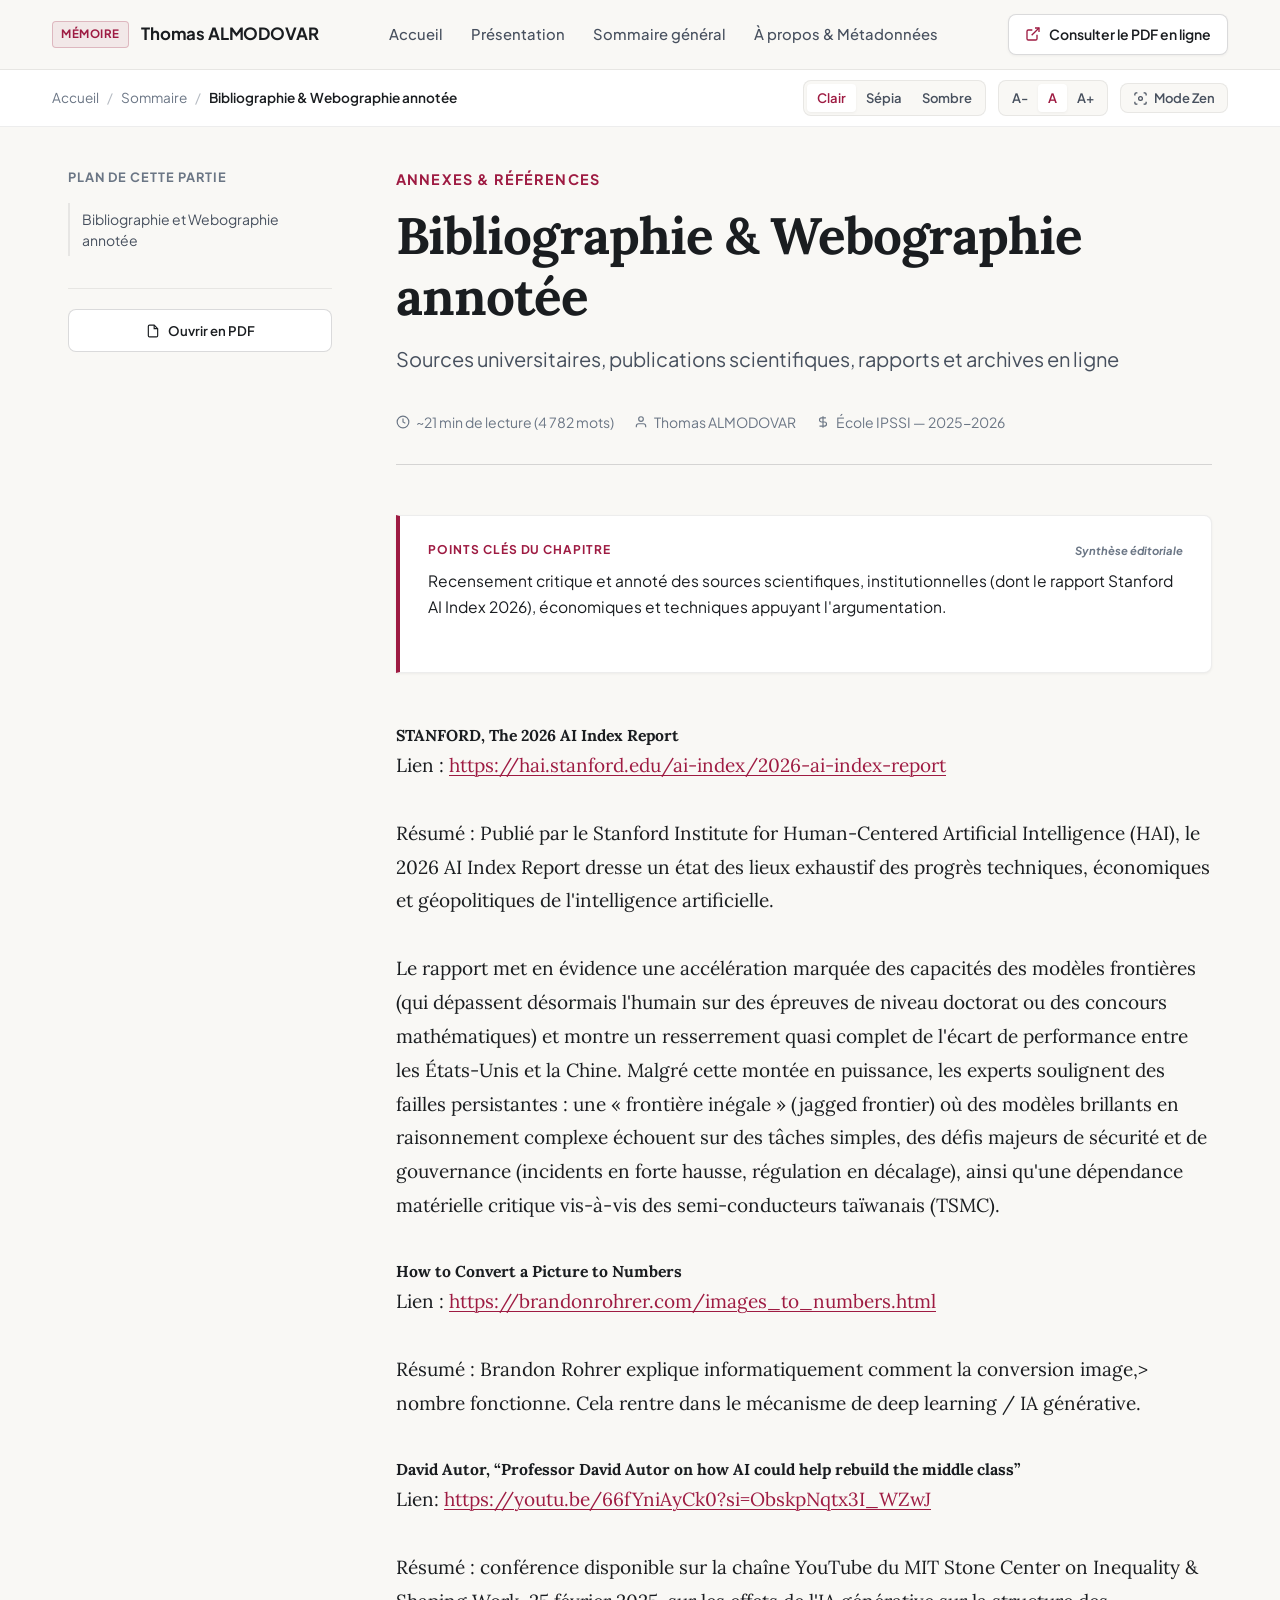
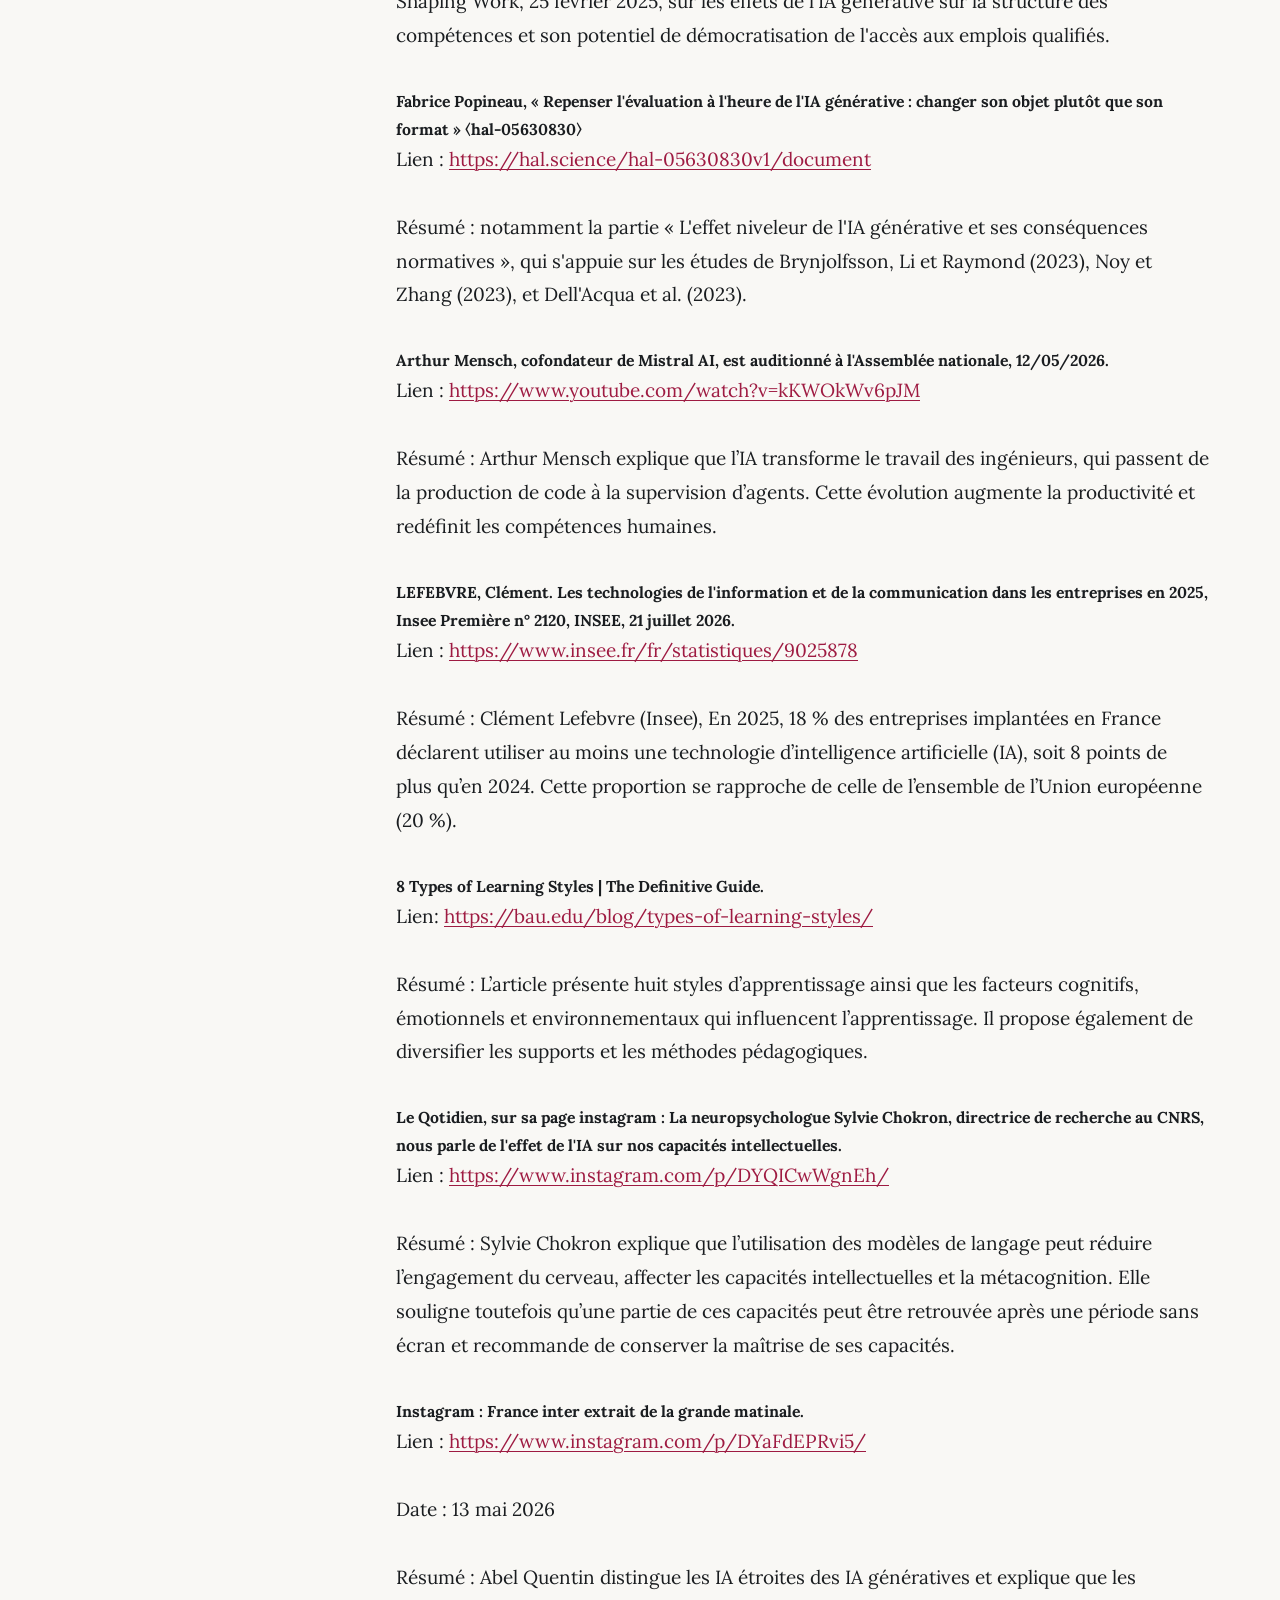
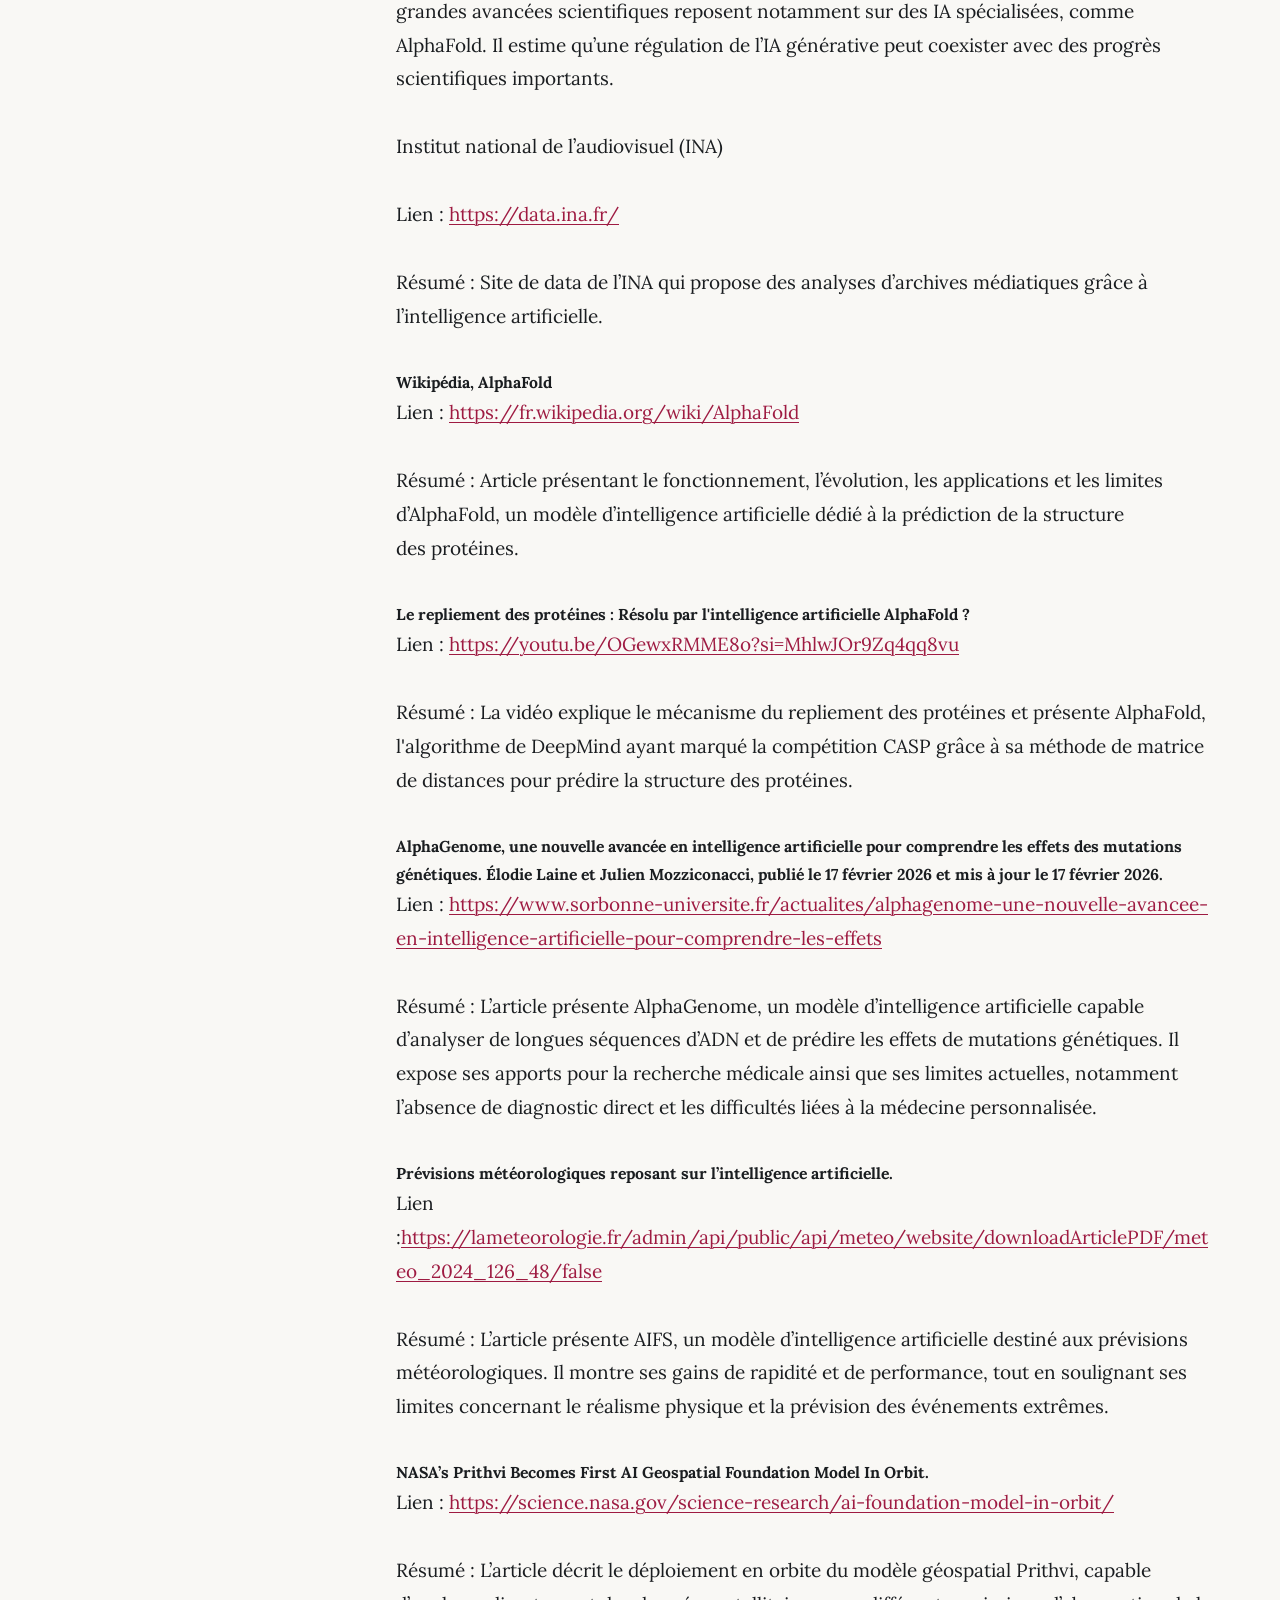
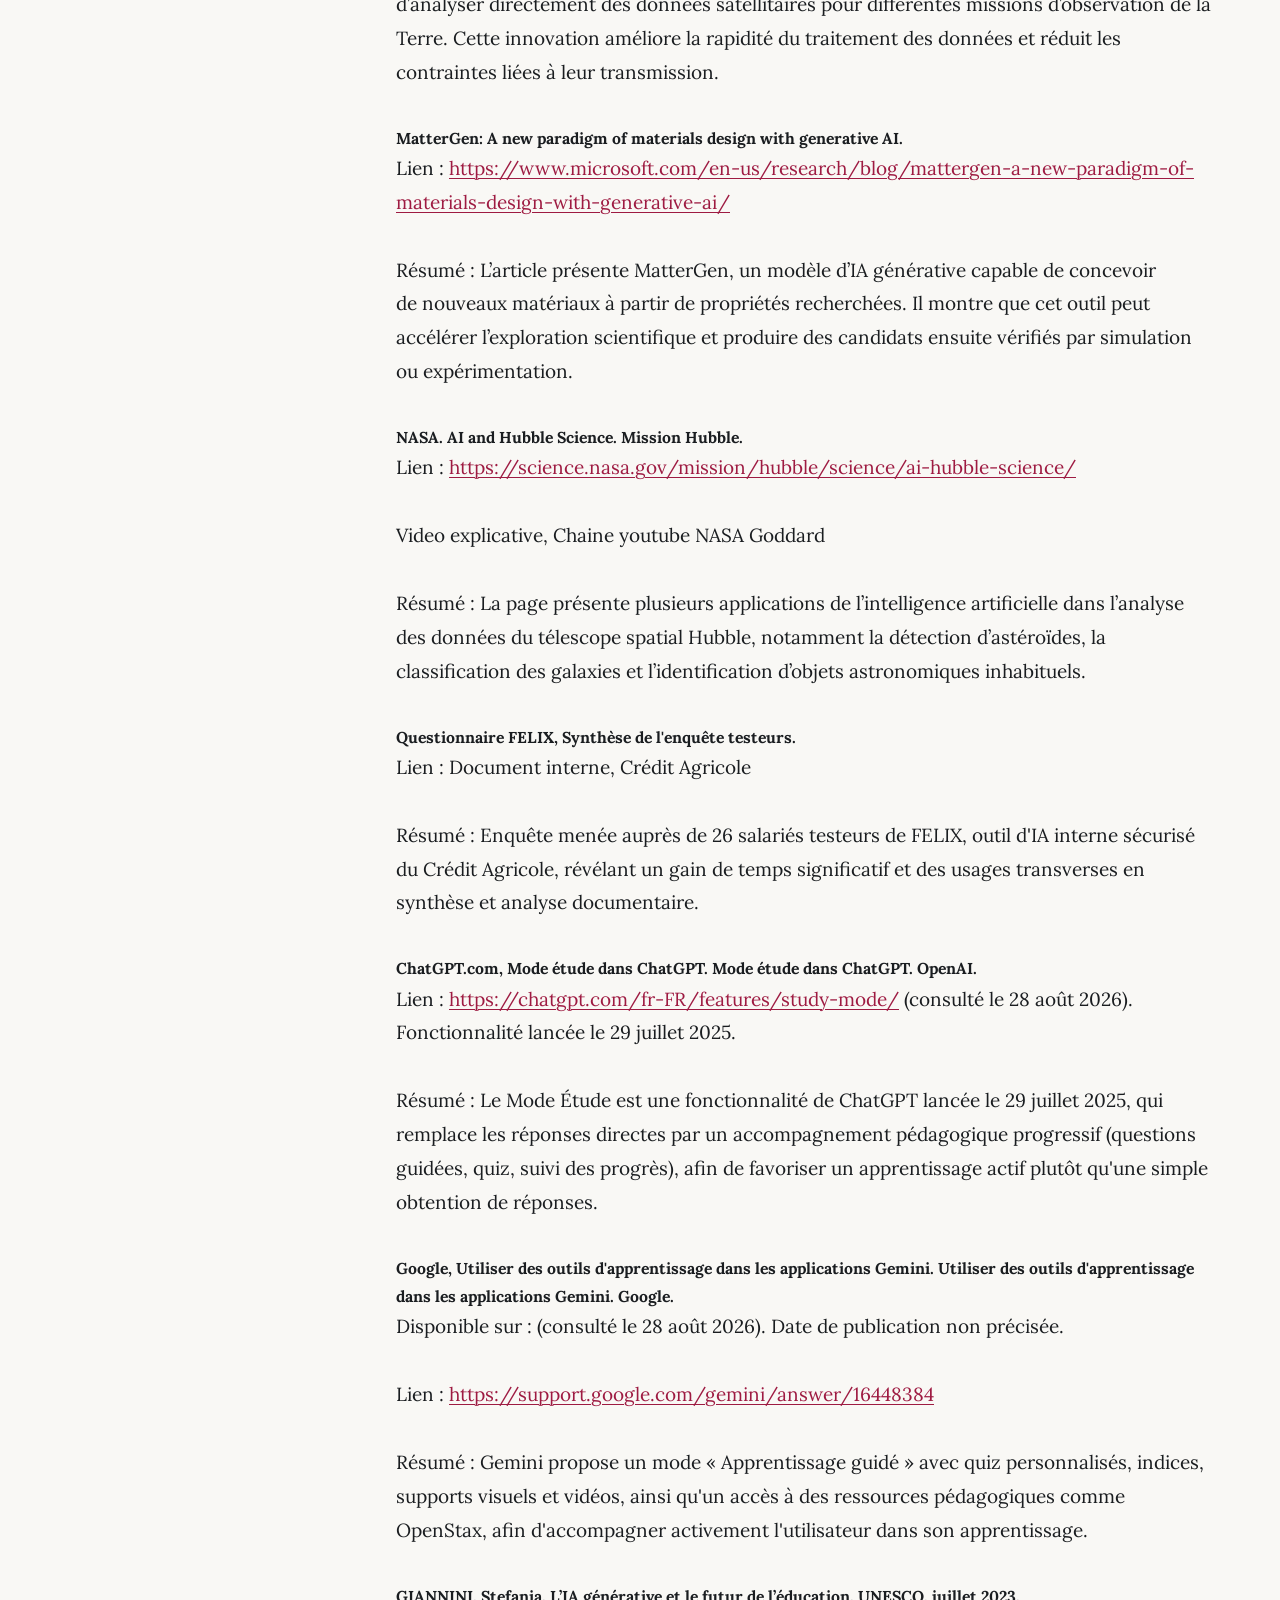
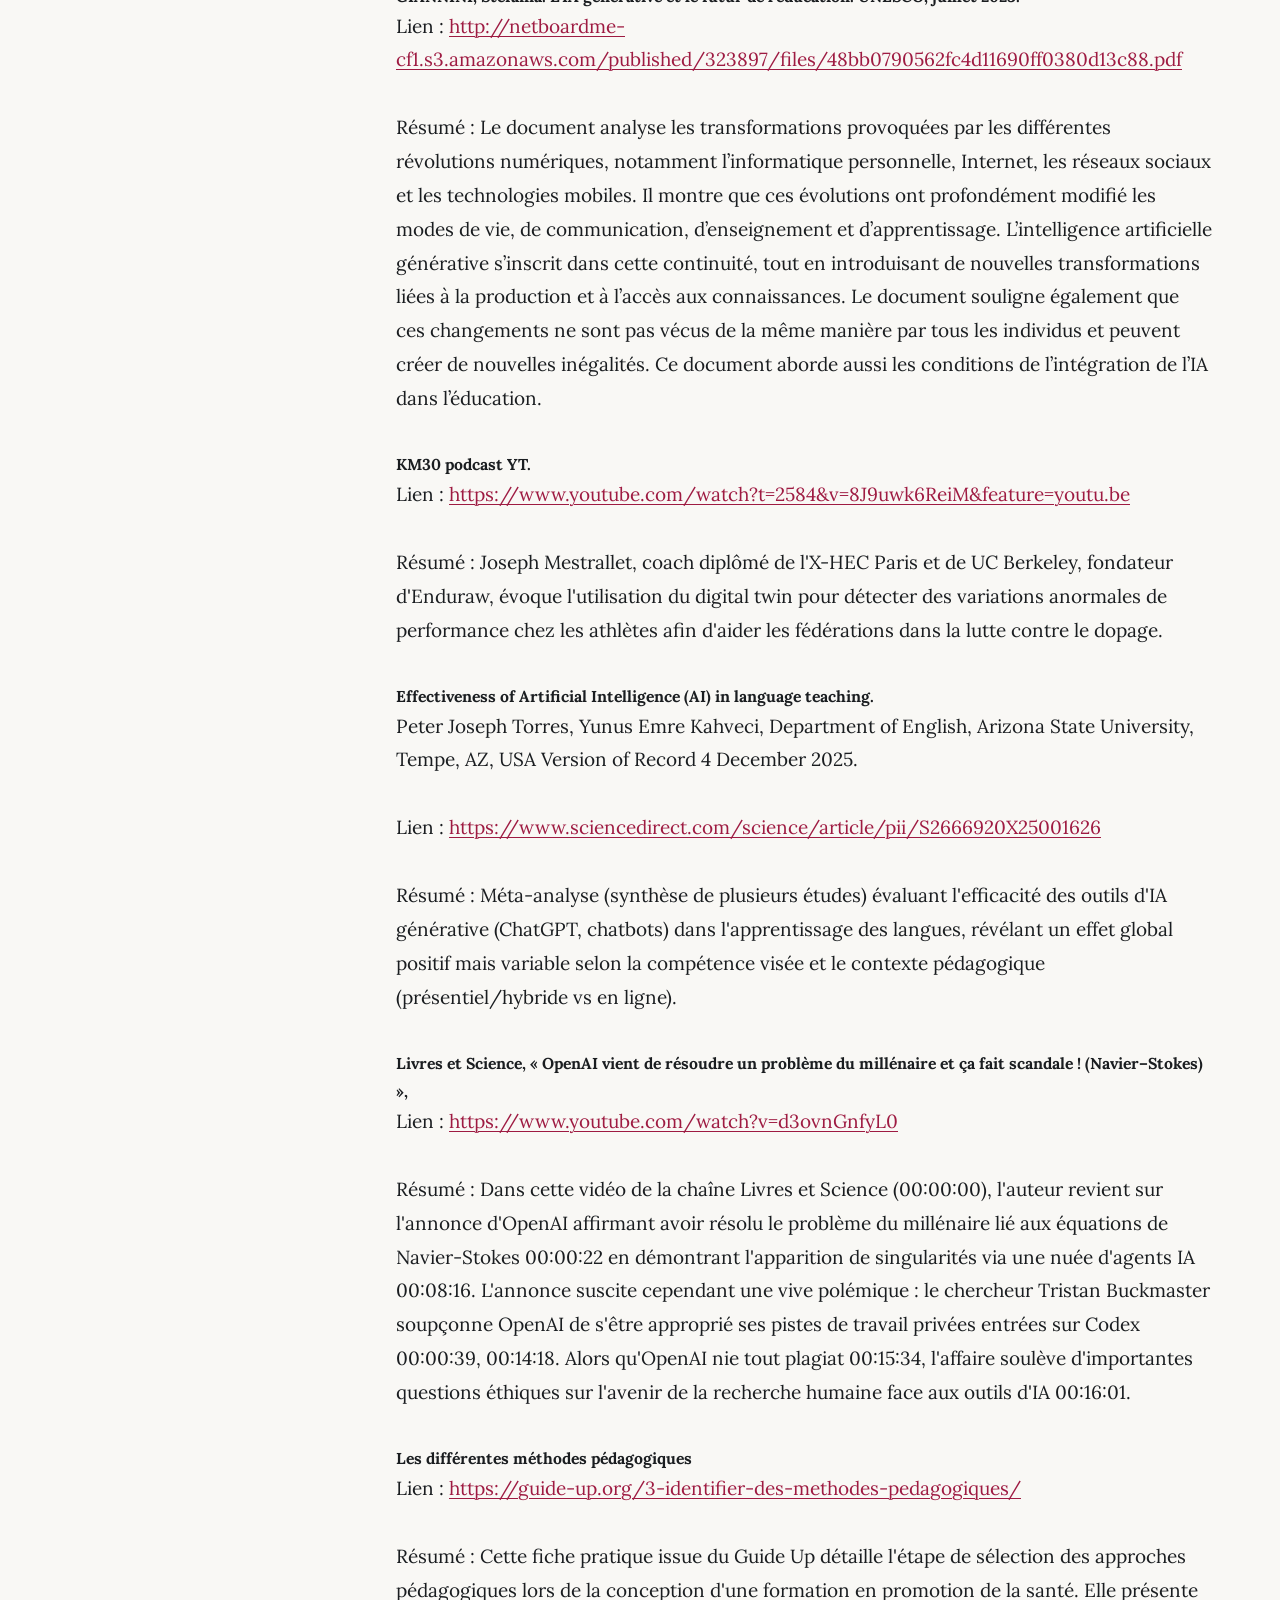
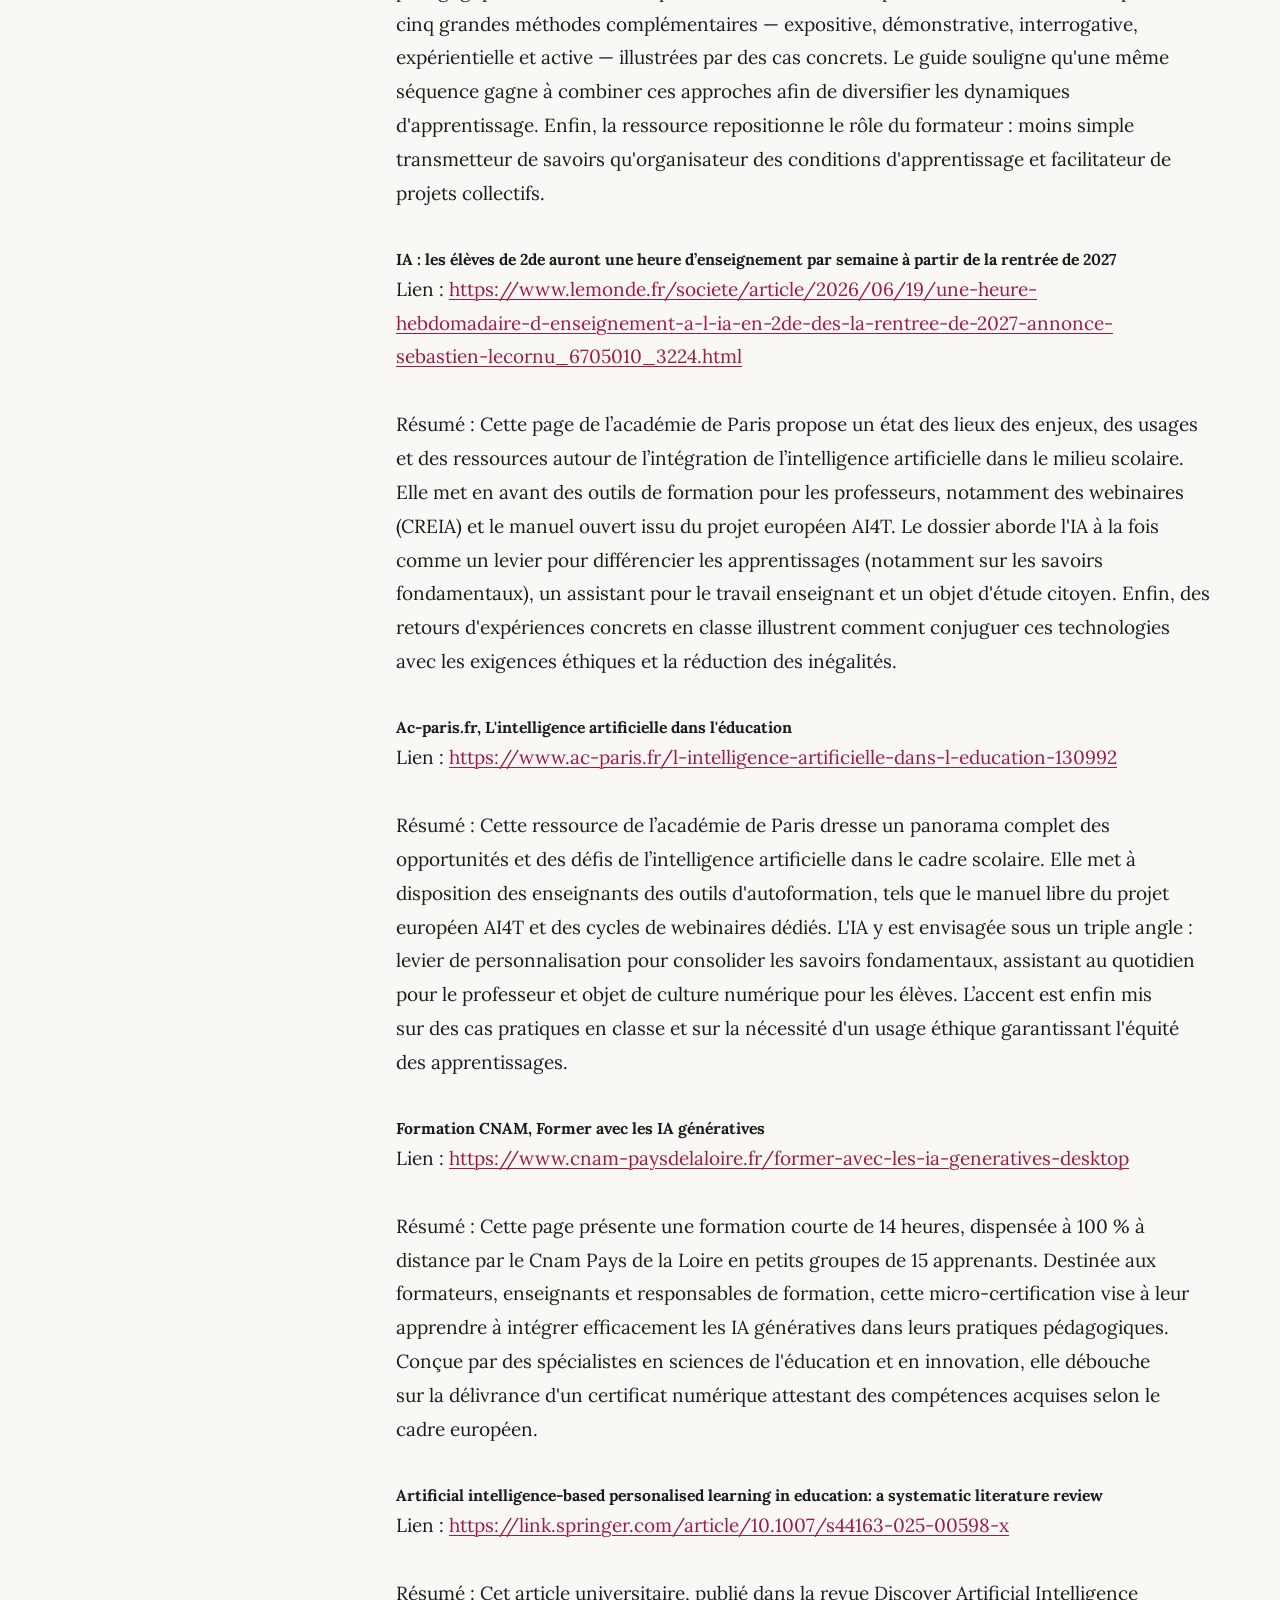
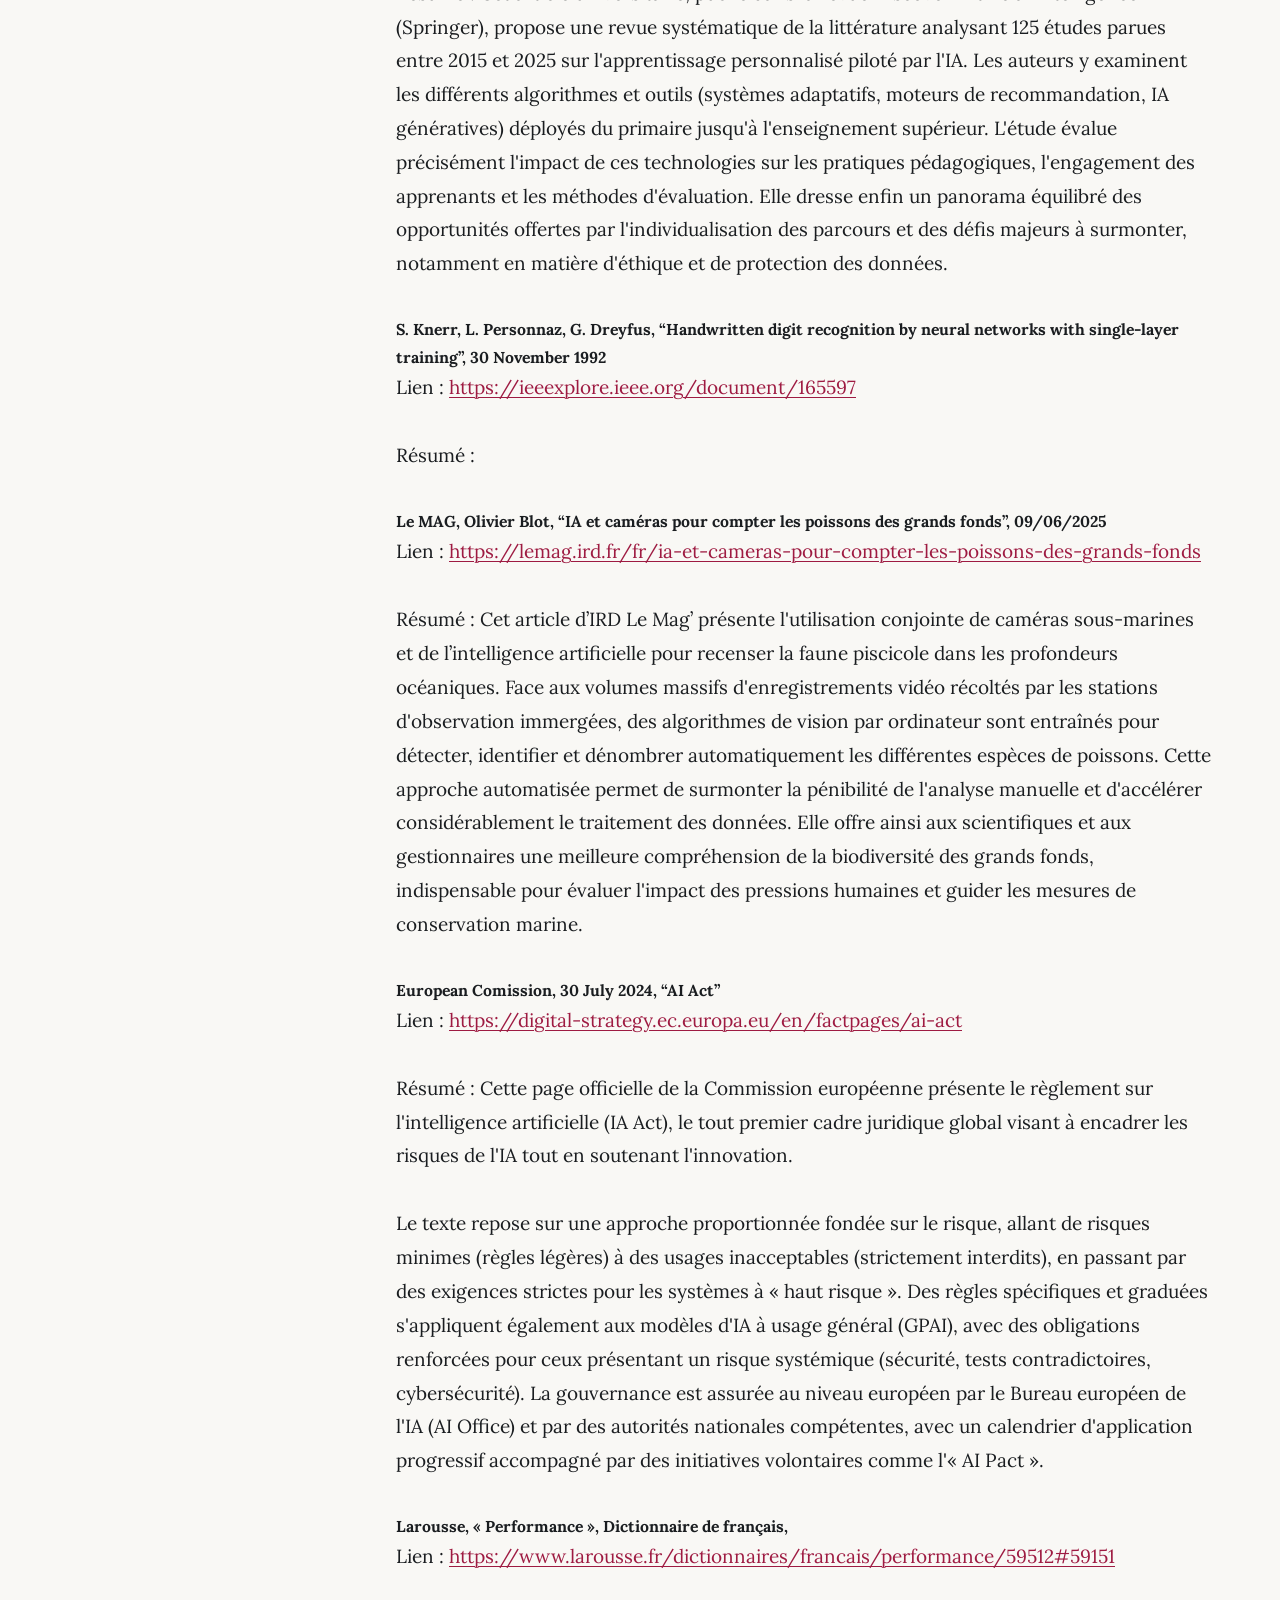
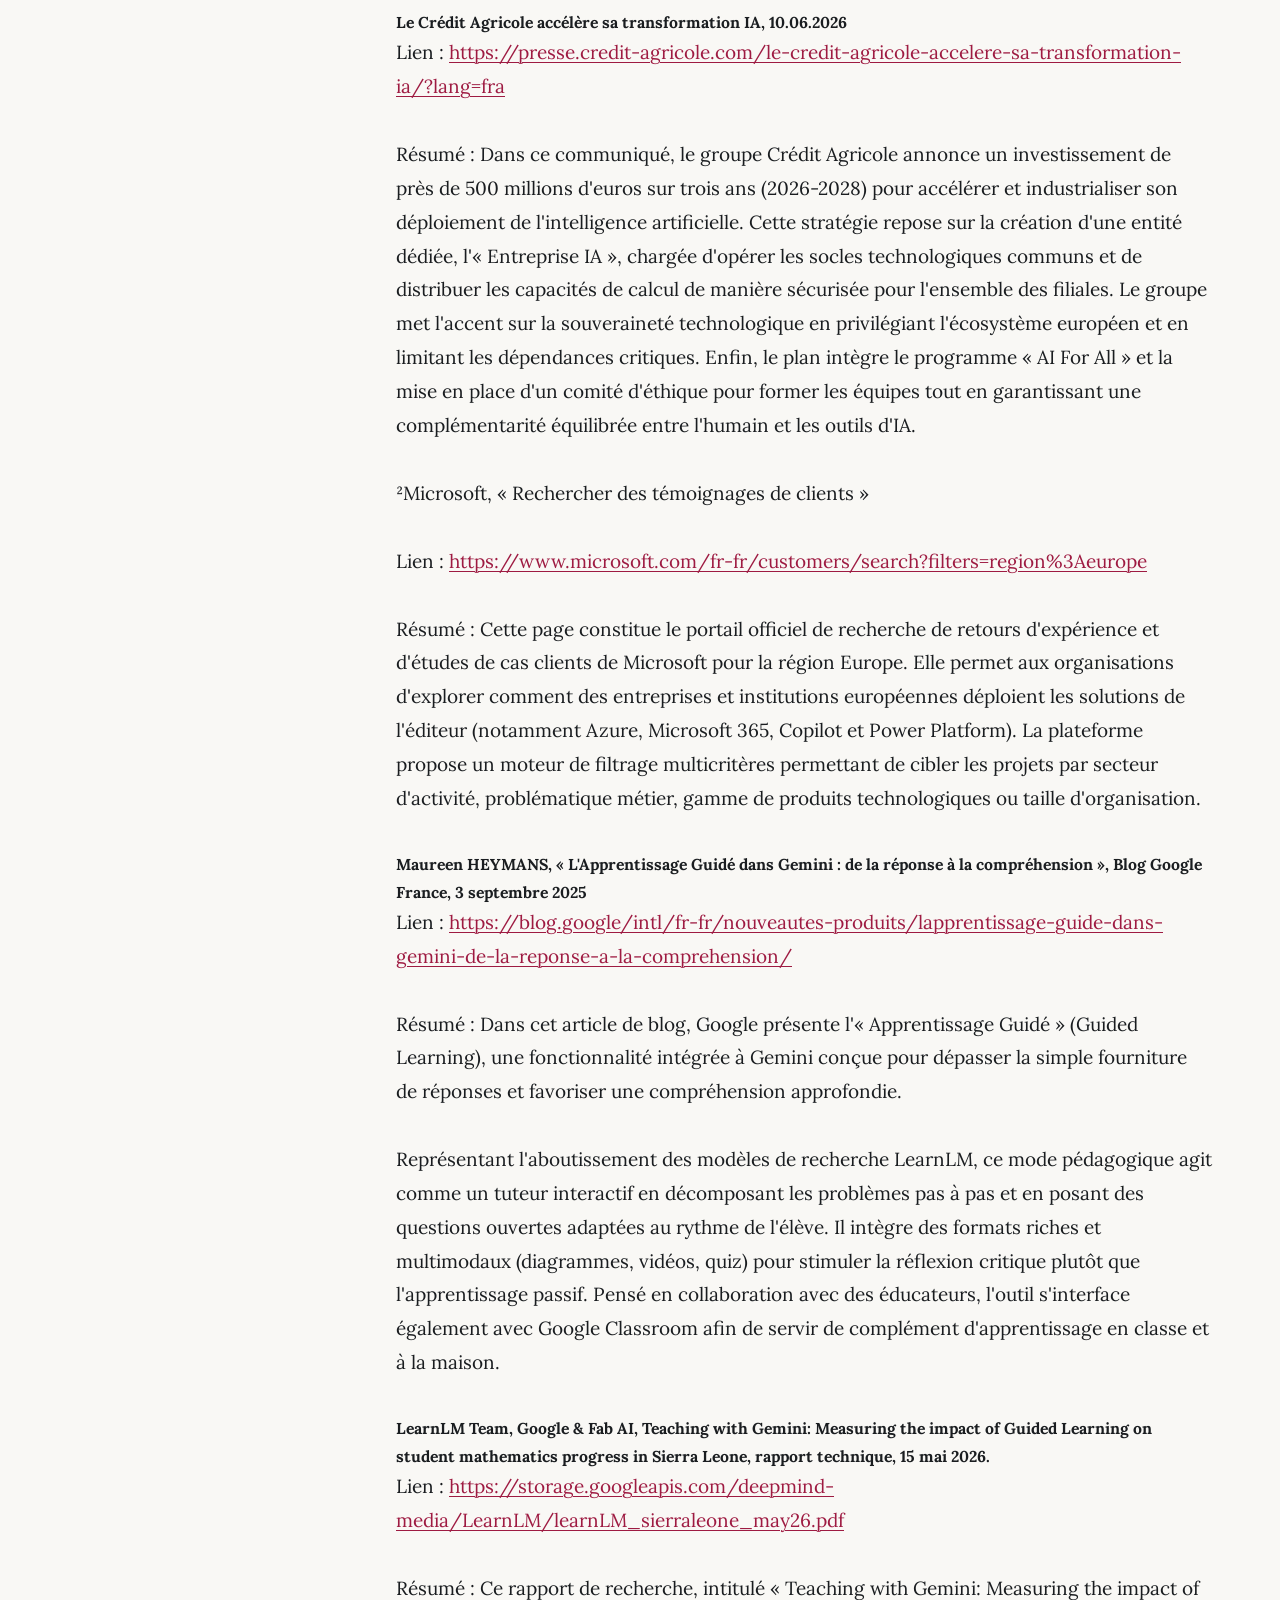
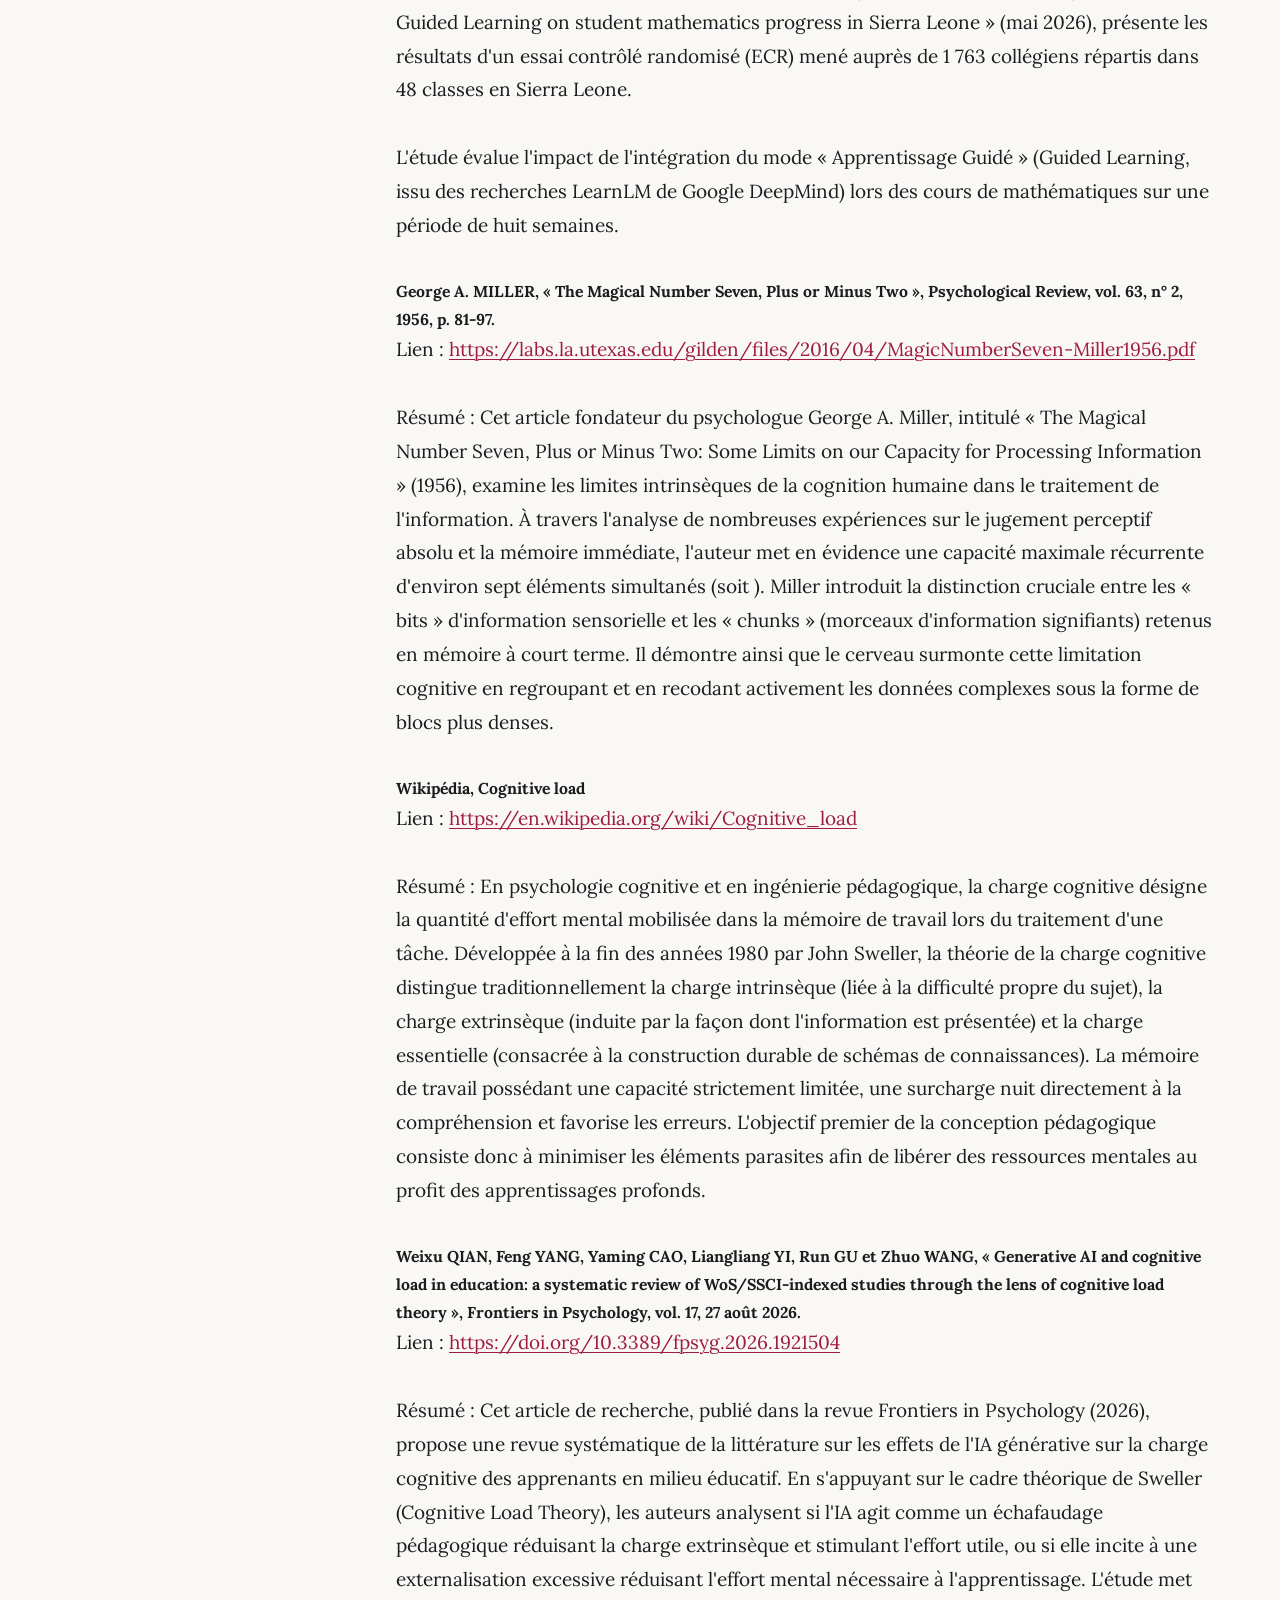
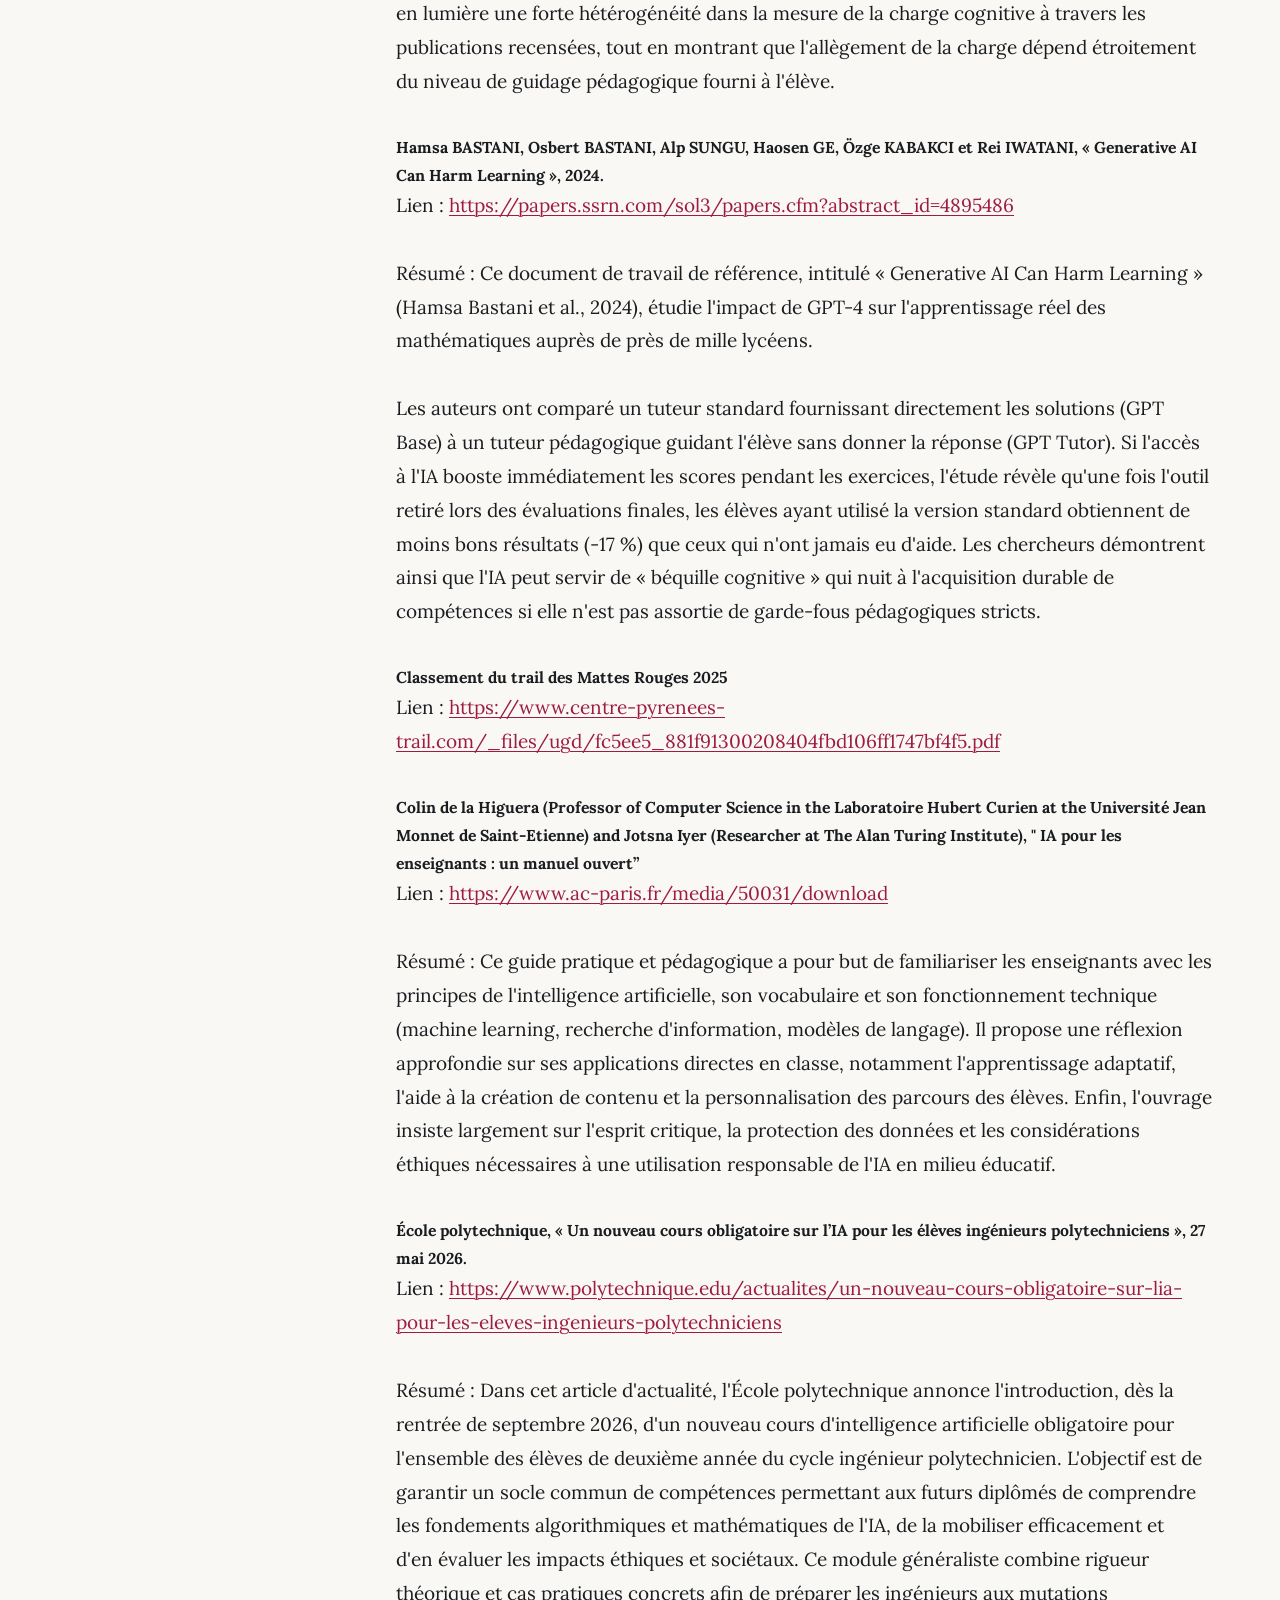
==== commit 42dd6ab9: "Correction des mots coupes et formatage des references en exposant (ex. INSEE¹)" ====
--- a/lecture/bibliographie.html
+++ b/lecture/bibliographie.html
@@ -252,7 +252,7 @@
 <h5 id="sec-le-cr-dit-agricole-acc-l-re-sa-transform">Le Crédit Agricole accélère sa transformation IA, 10.06.2026</h5>
 <p>Lien : <a href="https://presse.credit-agricole.com/le-credit-agricole-accelere-sa-transformation-ia/?lang=fra" target="_blank" rel="noopener noreferrer">https://presse.credit-agricole.com/le-credit-agricole-accelere-sa-transformation-ia/?lang=fra</a></p>
 <p>Résumé : Dans ce communiqué, le groupe Crédit Agricole annonce un investissement de près de 500 millions d&#x27;euros sur trois ans (2026-2028) pour accélérer et industrialiser son déploiement de l&#x27;intelligence artificielle. Cette stratégie repose sur la création d&#x27;une entité dédiée, l&#x27;« Entreprise IA », chargée d&#x27;opérer les socles technologiques communs et de distribuer les capacités de calcul de manière sécurisée pour l&#x27;ensemble des filiales. Le groupe met l&#x27;accent sur la souveraineté technologique en privilégiant l&#x27;écosystème européen et en limitant les dépendances critiques. Enfin, le plan intègre le programme « AI For All » et la mise en place d&#x27;un comité d&#x27;éthique pour former les équipes tout en garantissant une complémentarité équilibrée entre l&#x27;humain et les outils d&#x27;IA.</p>
-<p>2Microsoft, « Rechercher des témoignages de clients »</p>
+<p>²Microsoft, « Rechercher des témoignages de clients »</p>
 <p>Lien : <a href="https://www.microsoft.com/fr-fr/customers/search?filters=region%3Aeurope" target="_blank" rel="noopener noreferrer">https://www.microsoft.com/fr-fr/customers/search?filters=region%3Aeurope</a></p>
 <p>Résumé : Cette page constitue le portail officiel de recherche de retours d&#x27;expérience et d&#x27;études de cas clients de Microsoft pour la région Europe. Elle permet aux organisations d&#x27;explorer comment des entreprises et institutions européennes déploient les solutions de l&#x27;éditeur (notamment Azure, Microsoft 365, Copilot et Power Platform). La plateforme propose un moteur de filtrage multicritères permettant de cibler les projets par secteur d&#x27;activité, problématique métier, gamme de produits technologiques ou taille d&#x27;organisation.</p>
 <h5 id="sec-maureen-heymans-l-apprentissage-guid-dan">Maureen HEYMANS, « L&#x27;Apprentissage Guidé dans Gemini : de la réponse à la compréhension », Blog Google France, 3 septembre 2025</h5>
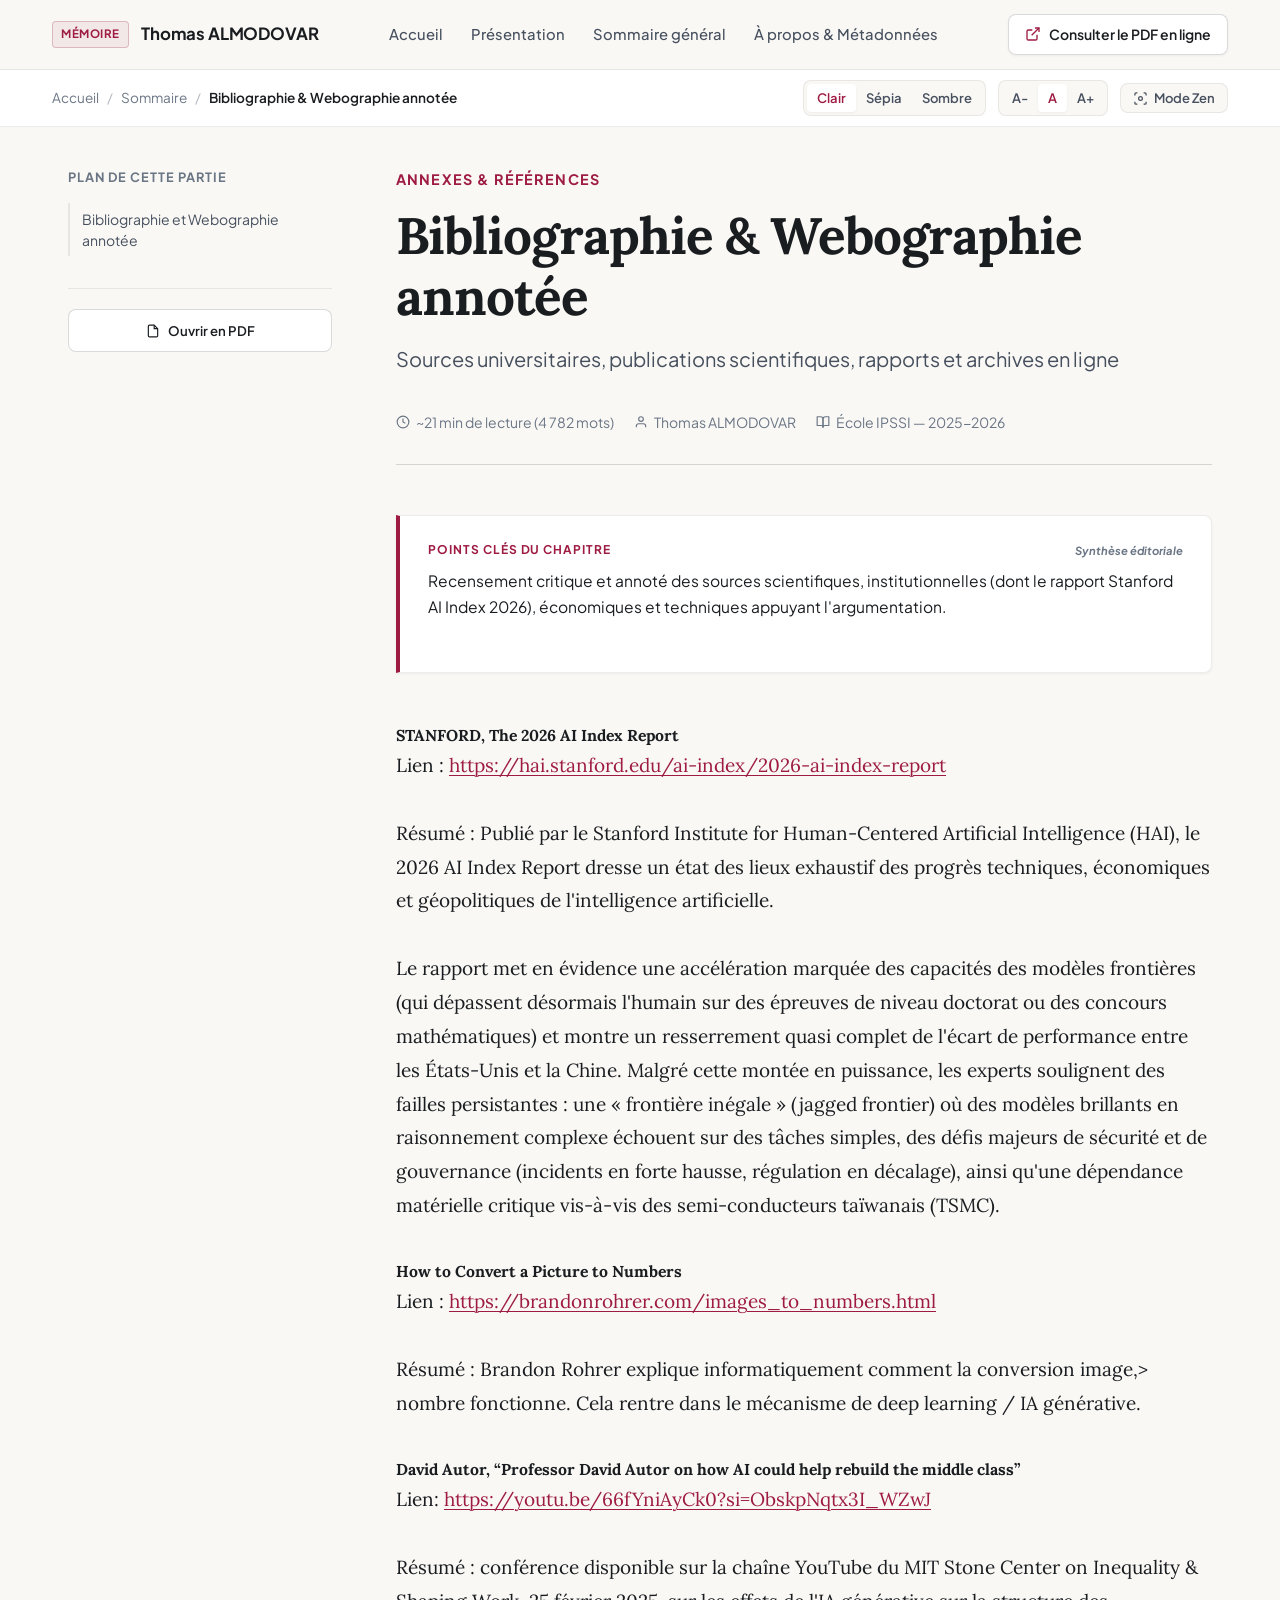
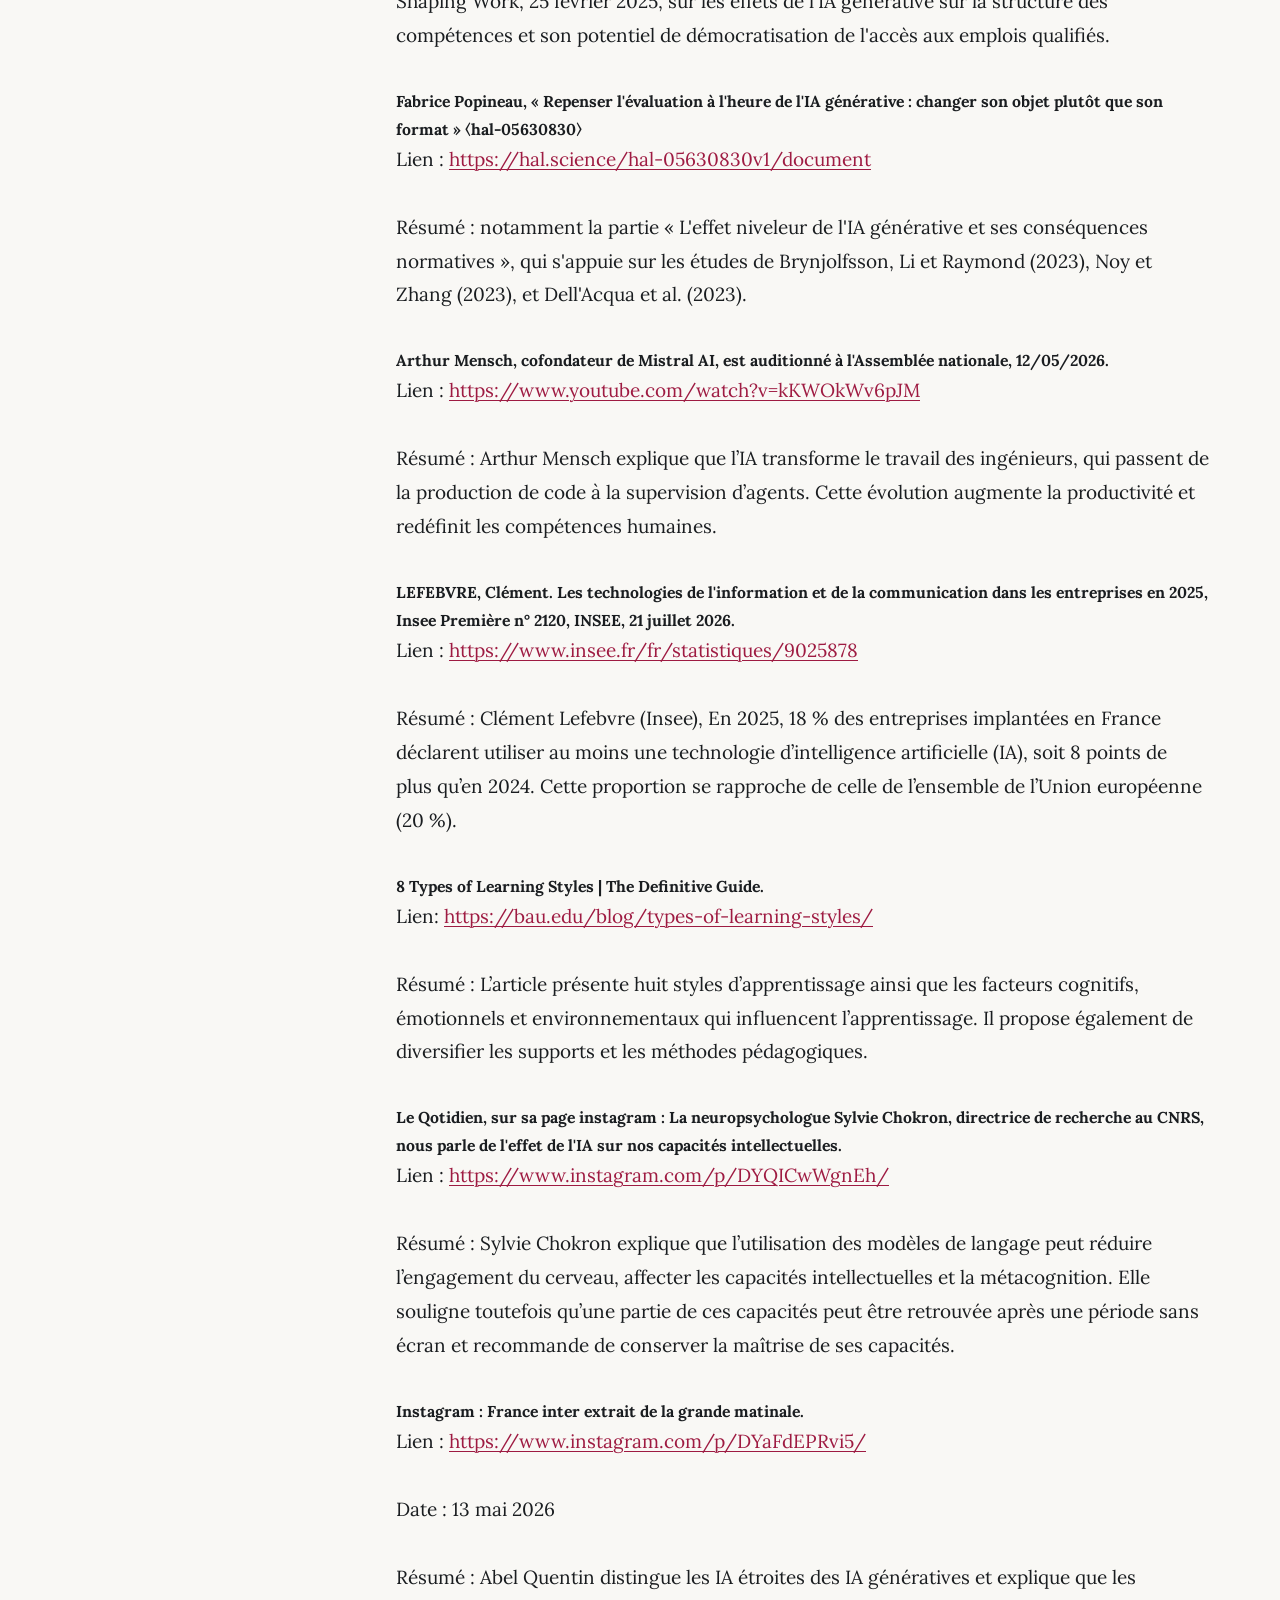
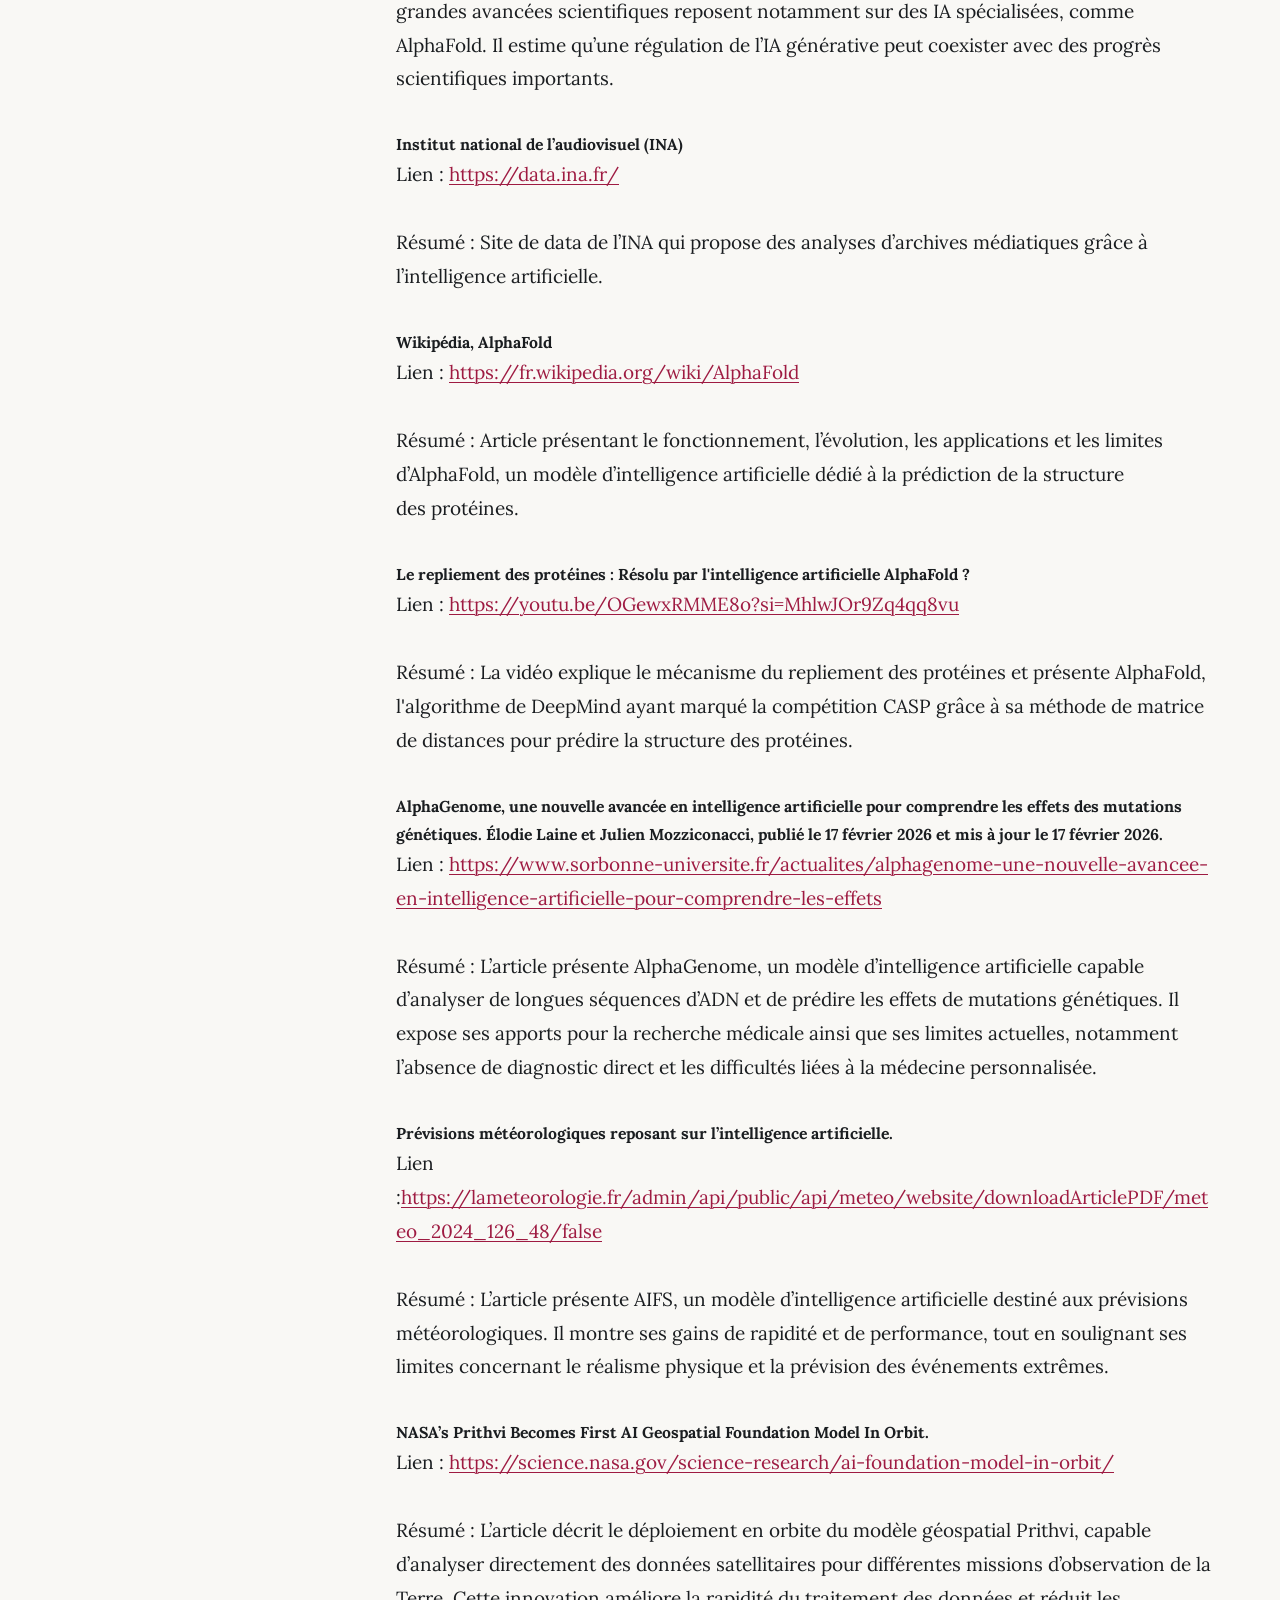
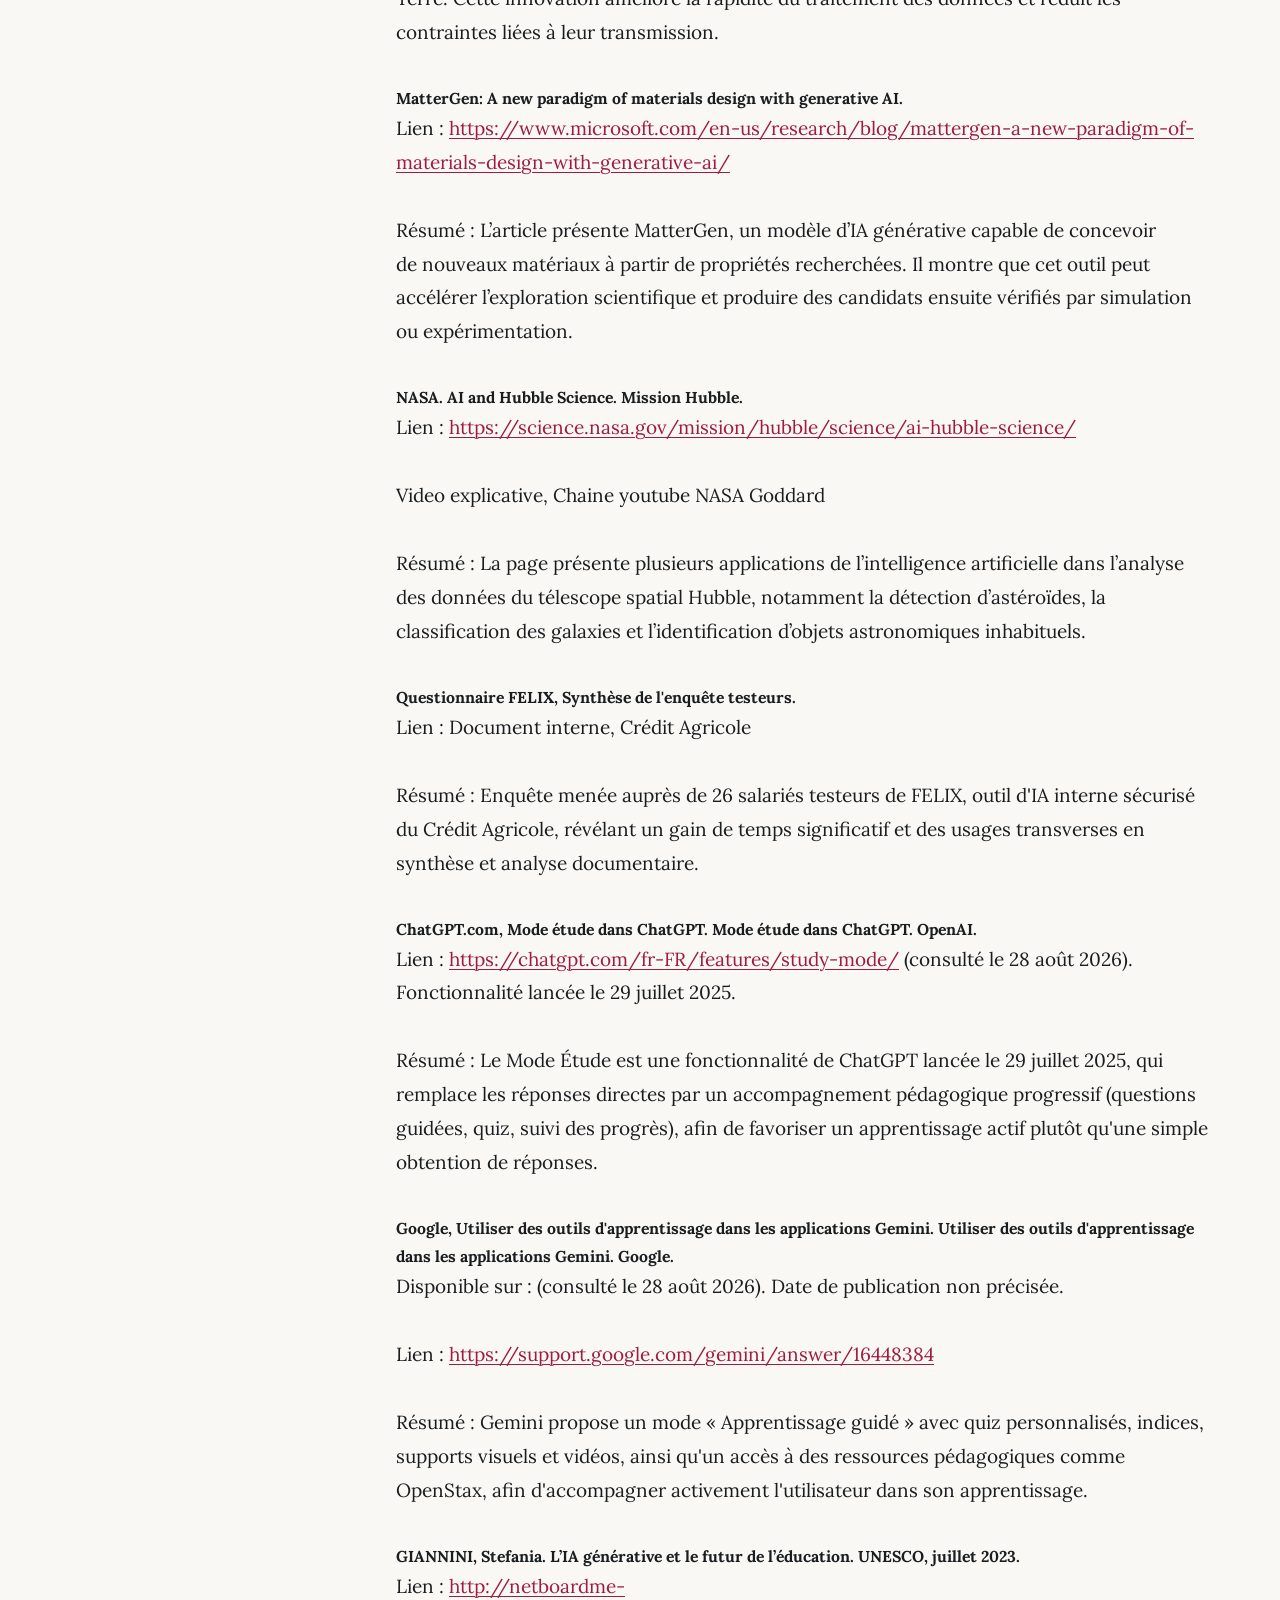
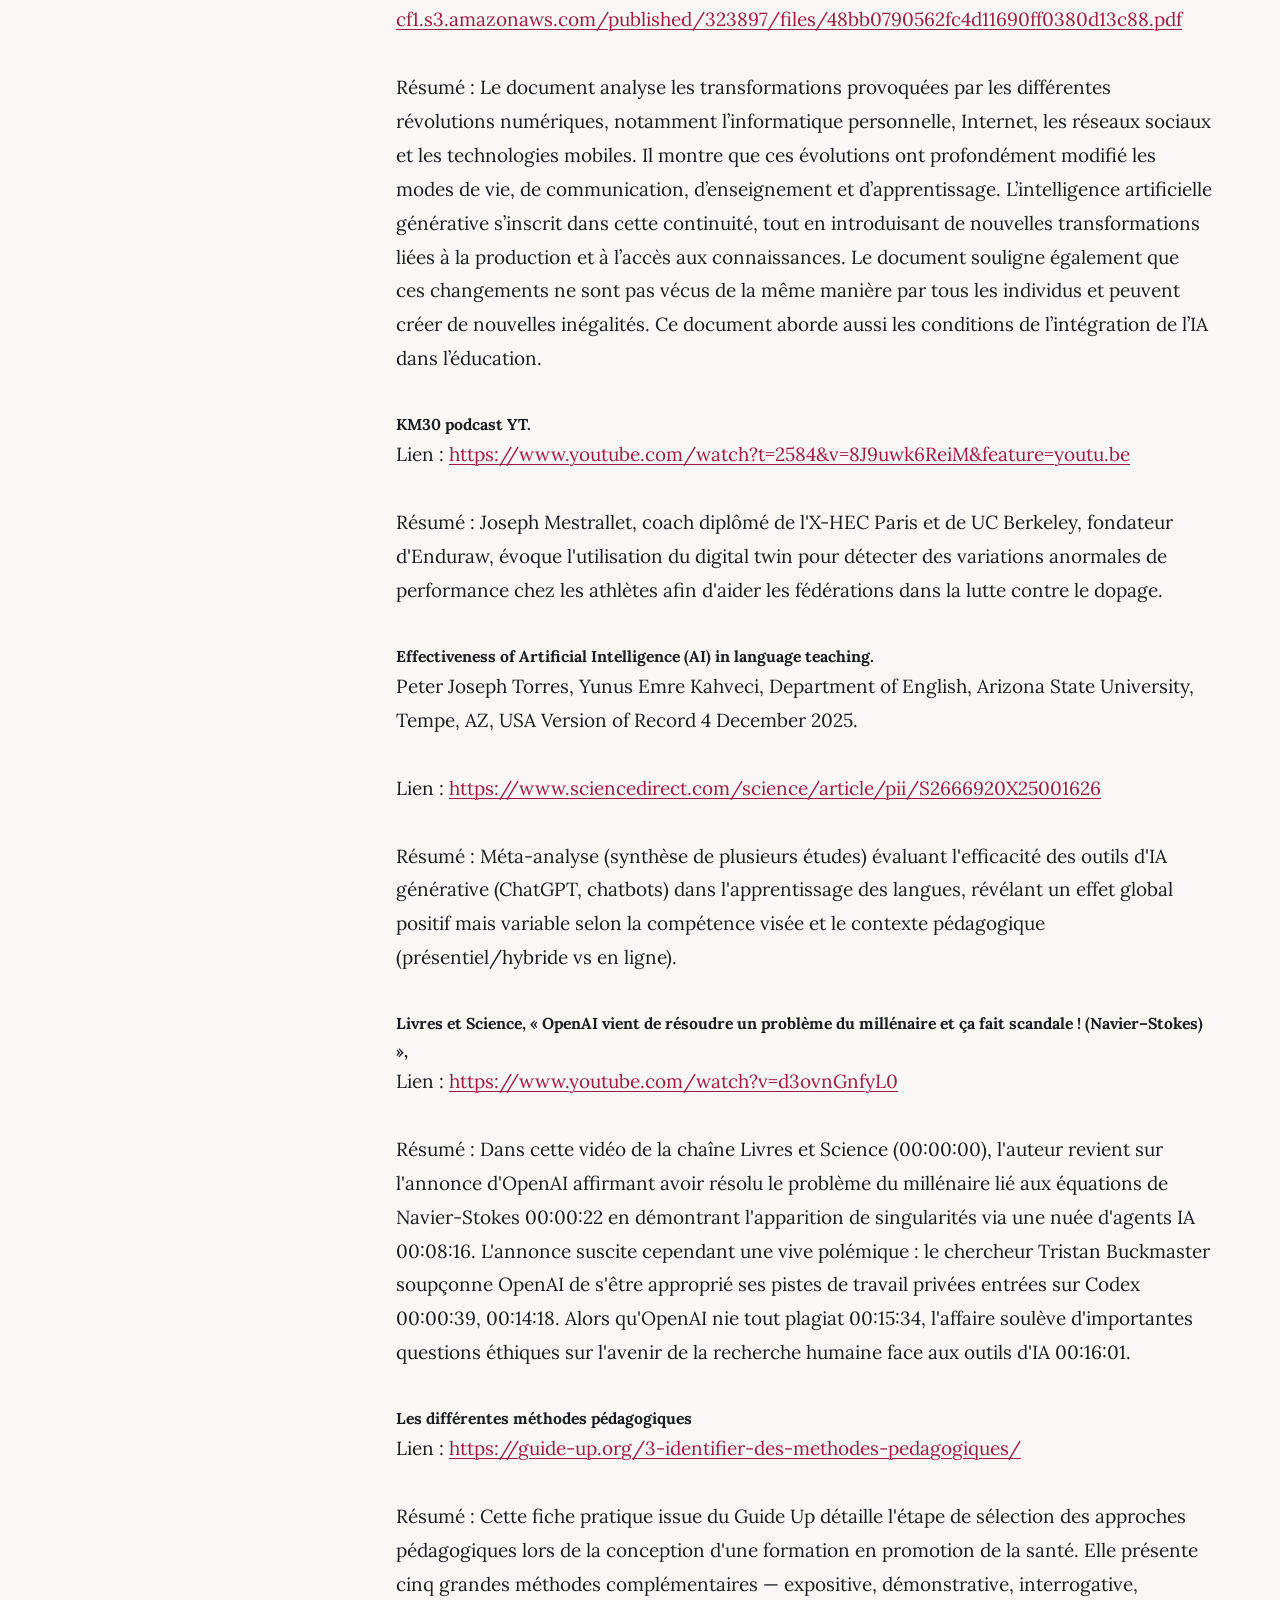
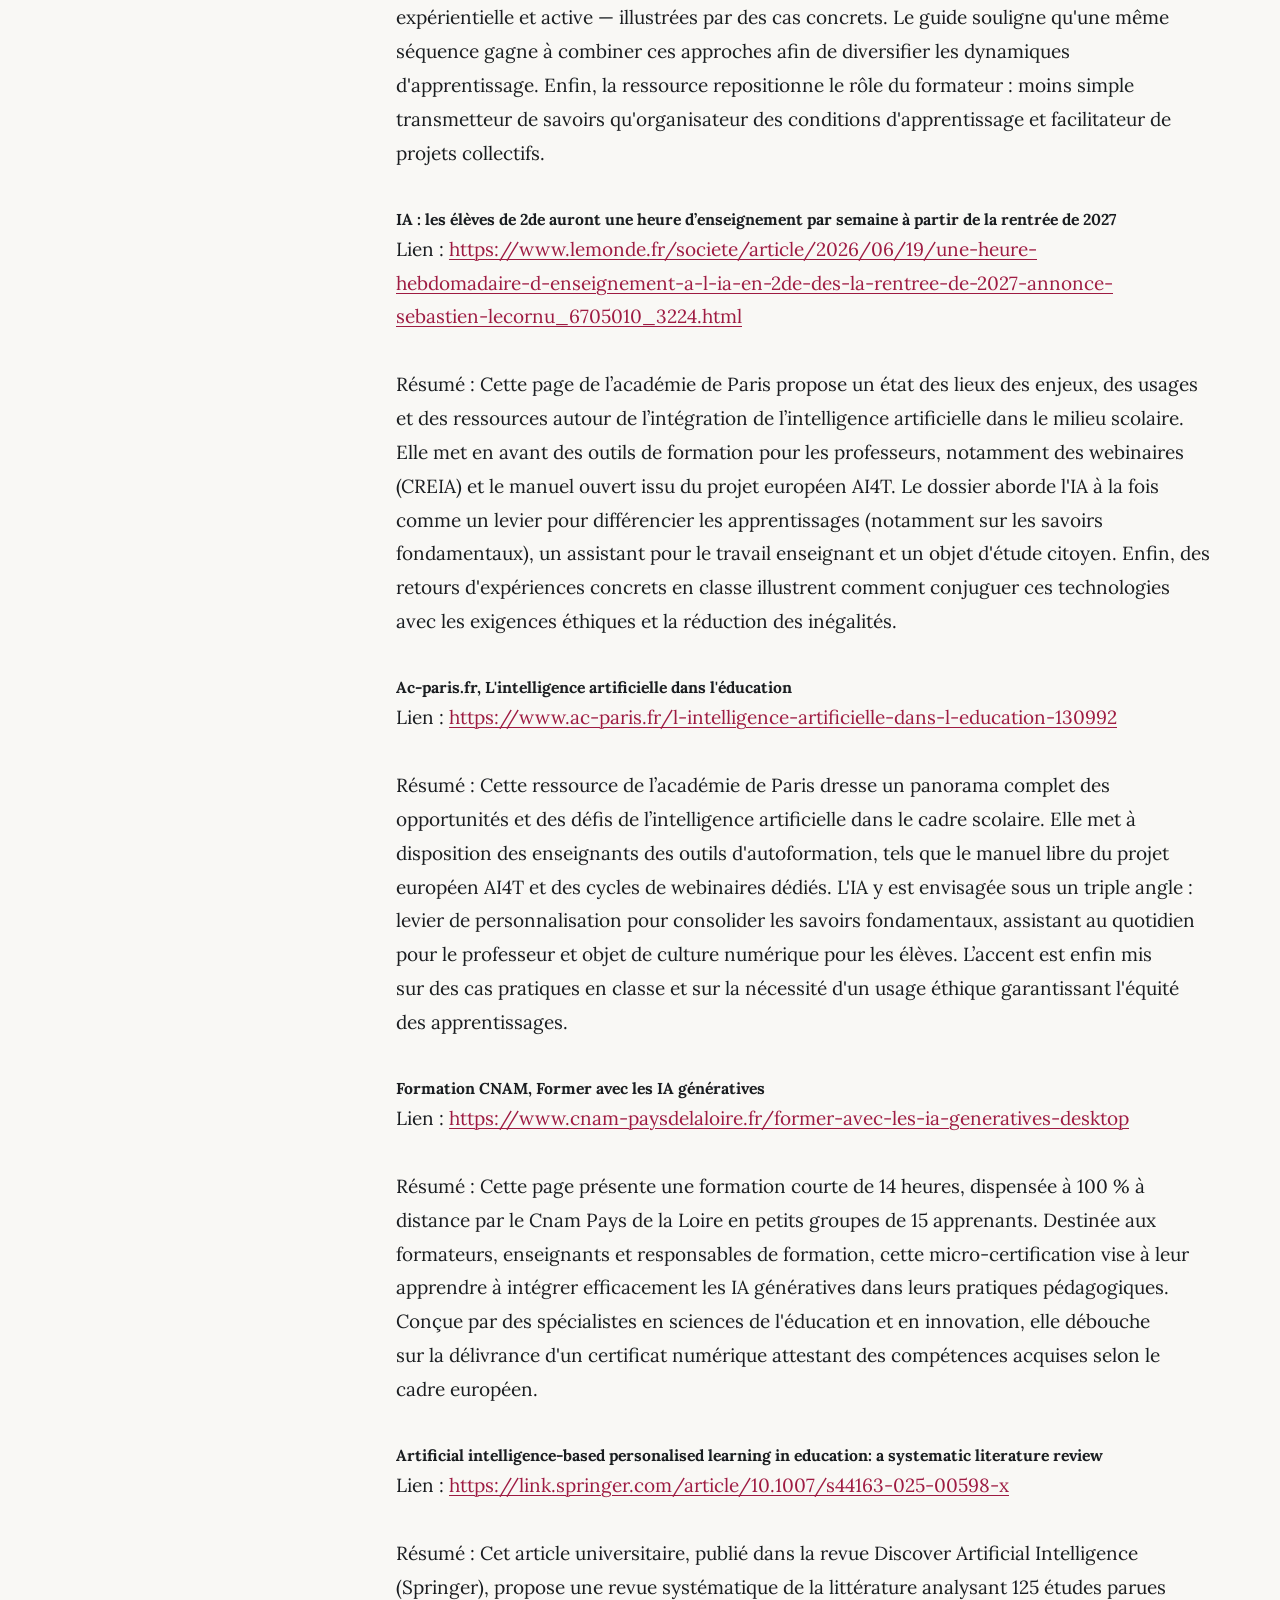
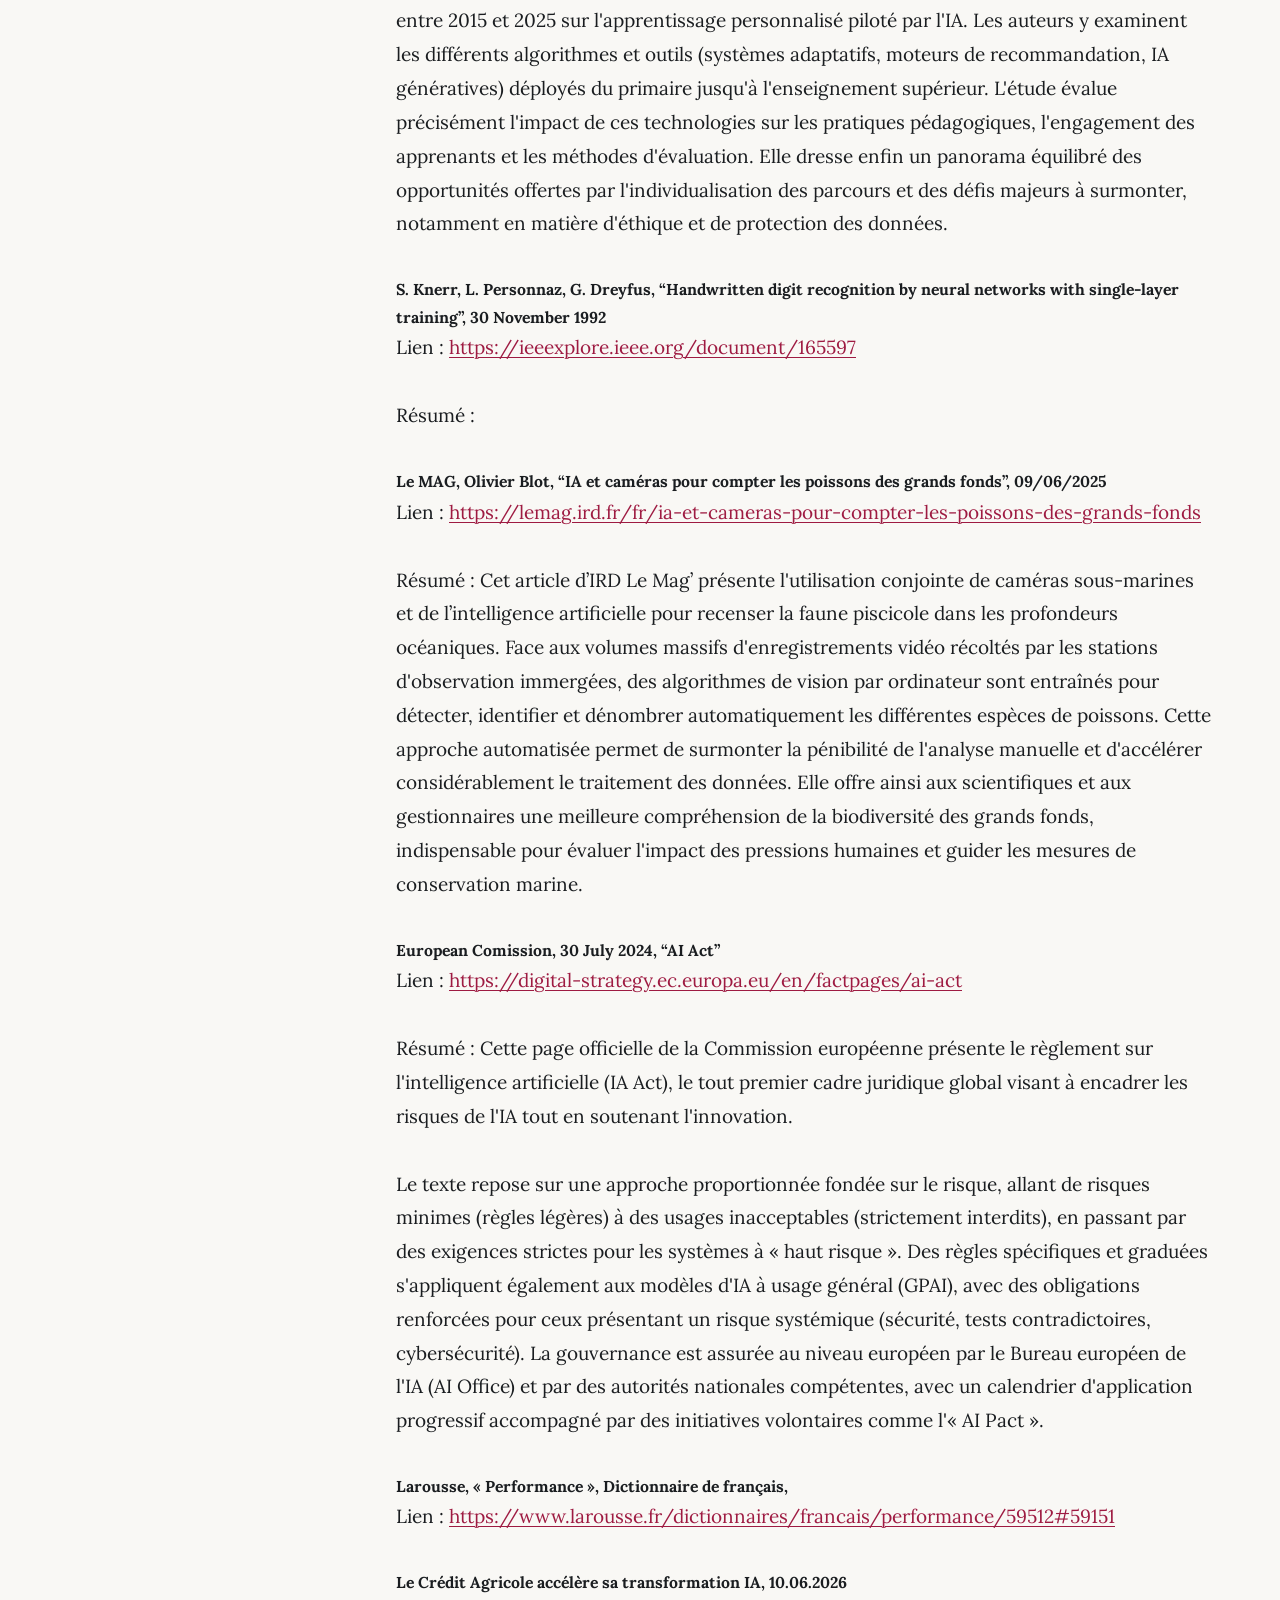
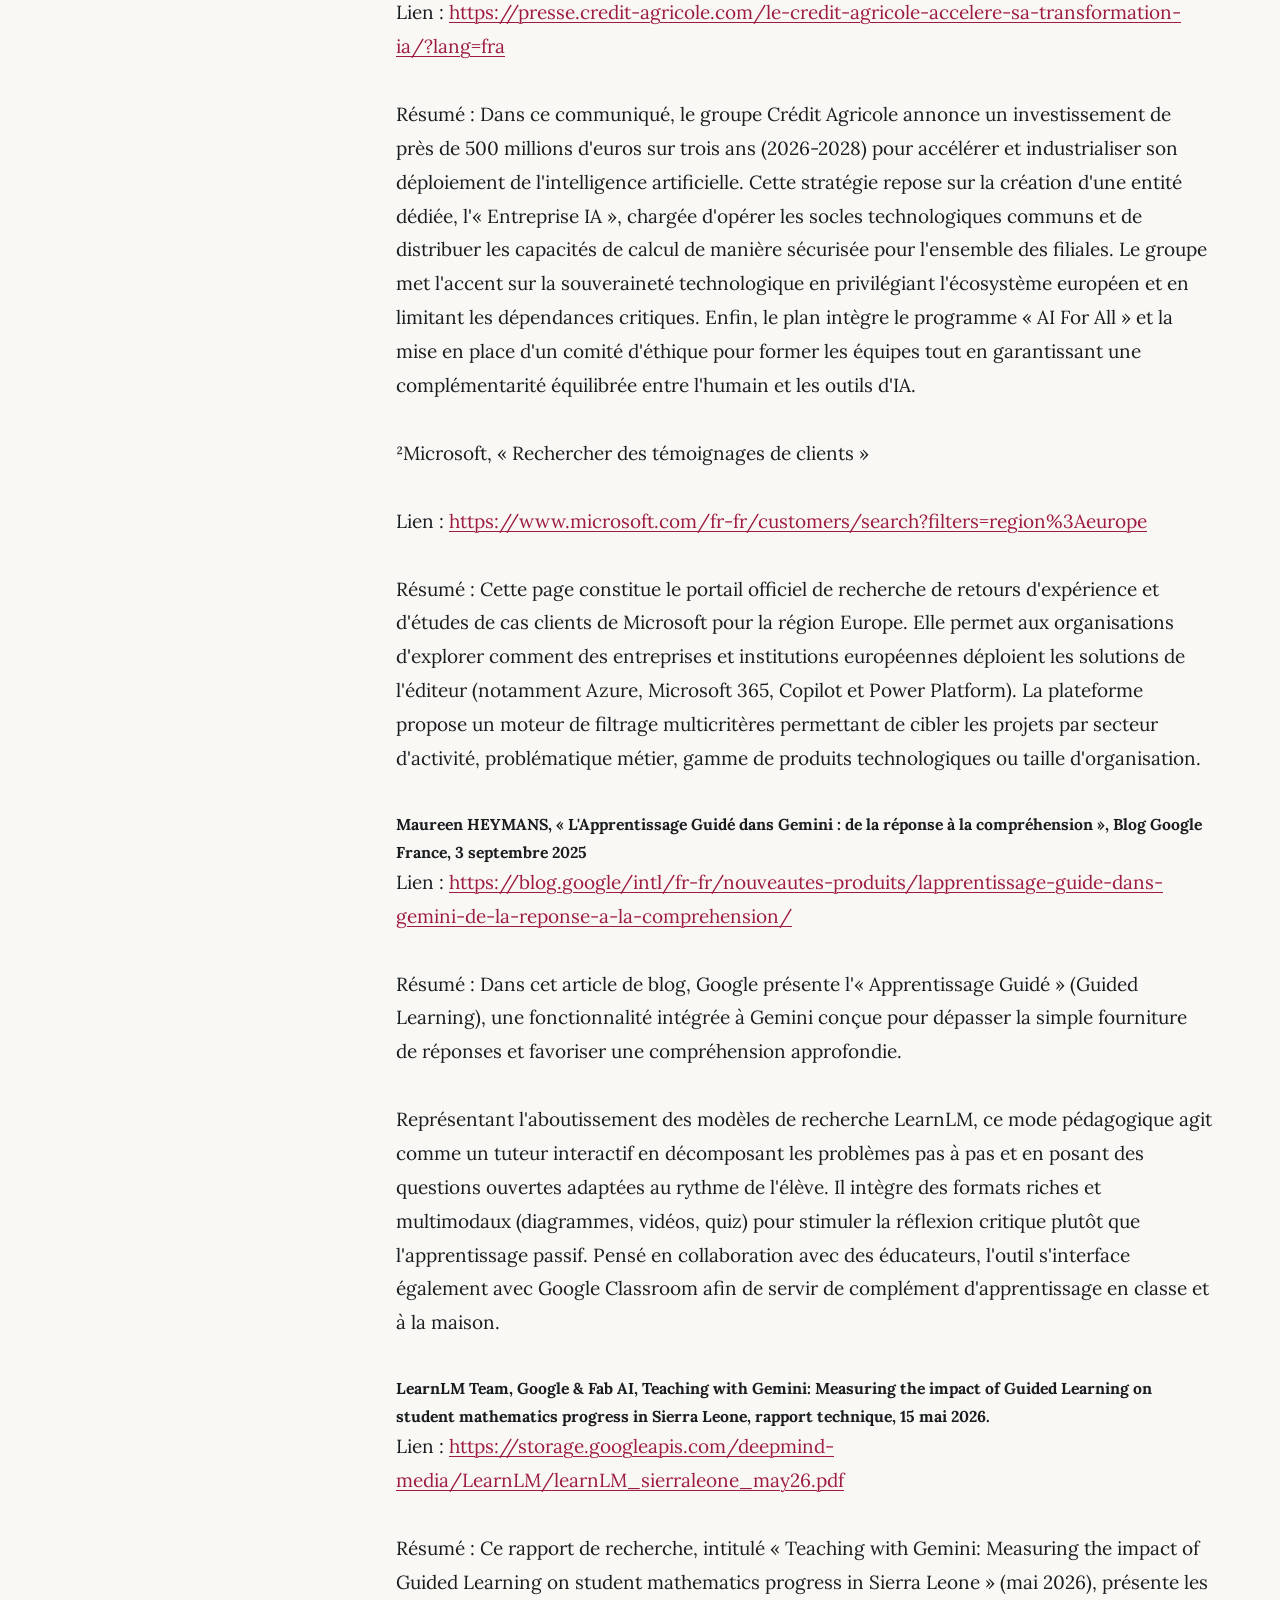
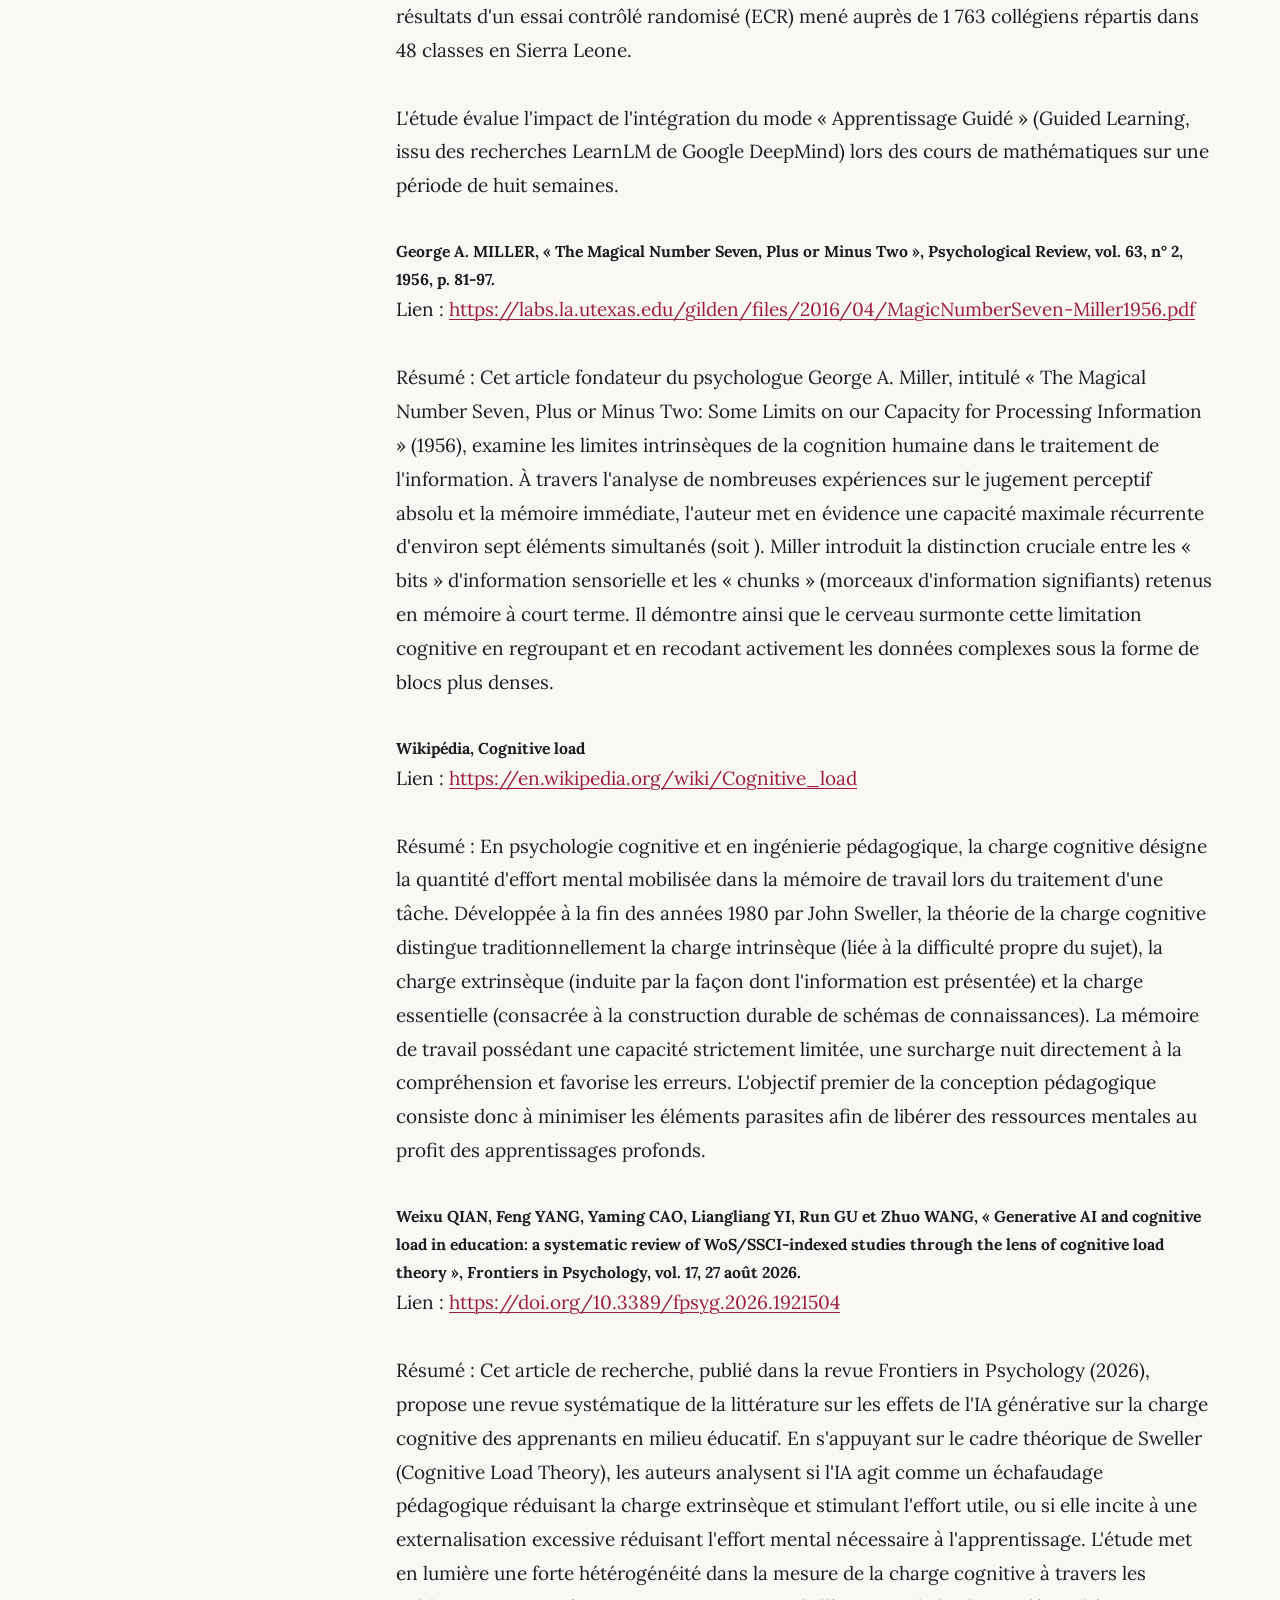
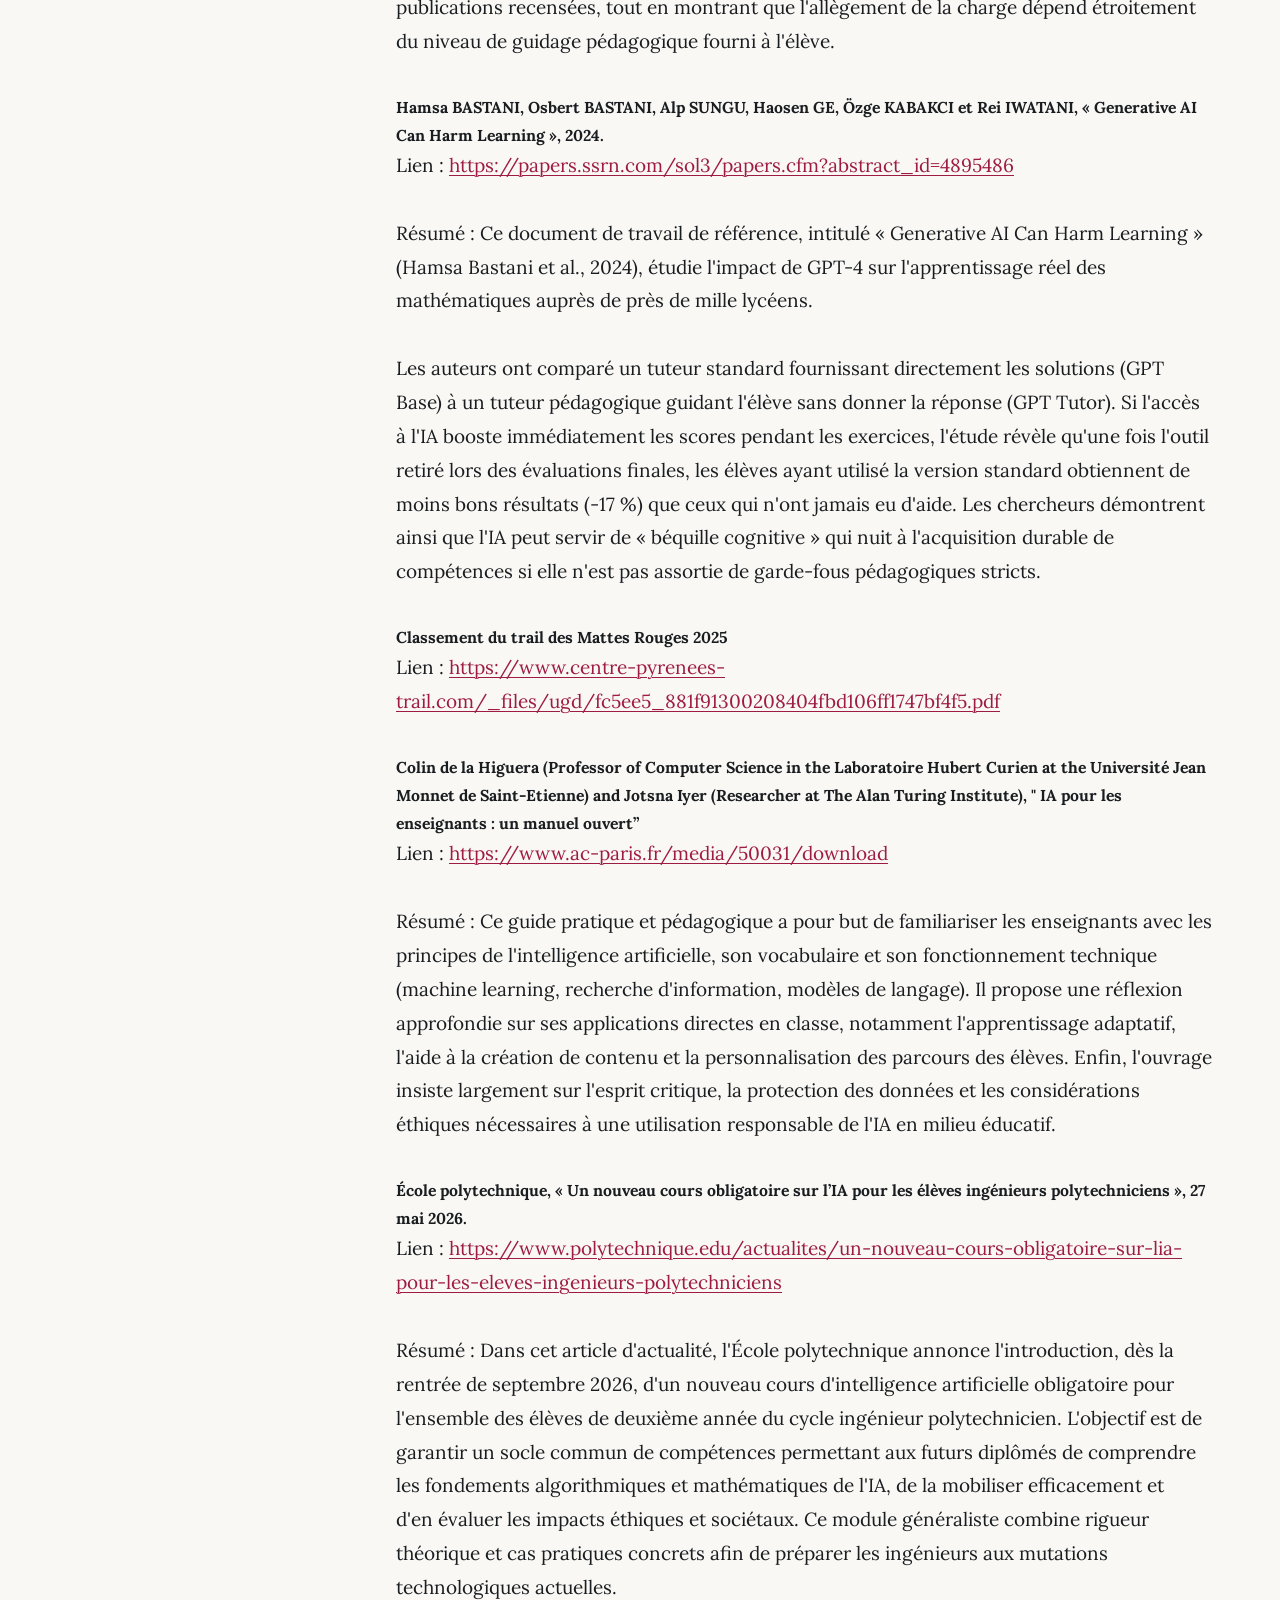
==== commit 1b84a0fb: "Remplacement du logo de l'ecole IPSSI par une icone de livre ouvert" ====
--- a/lecture/bibliographie.html
+++ b/lecture/bibliographie.html
@@ -1,16 +1,19 @@
 <!DOCTYPE html>
 <html lang="fr" data-theme="light" data-text-size="standard">
+
 <head>
   <meta charset="UTF-8">
   <meta name="viewport" content="width=device-width, initial-scale=1.0">
   <title>Bibliographie &amp; Webographie annotée | Mémoire de Thomas ALMODOVAR</title>
-  <meta name="description" content="Recensement critique et annoté des sources scientifiques, institutionnelles (dont le rapport Stanford AI Index 2026), économiques et techniques appuyant l&#x27;argum">
+  <meta name="description"
+    content="Recensement critique et annoté des sources scientifiques, institutionnelles (dont le rapport Stanford AI Index 2026), économiques et techniques appuyant l&#x27;argum">
   <meta name="author" content="Thomas ALMODOVAR">
   <meta name="robots" content="index, follow">
 
   <!-- Open Graph -->
   <meta property="og:title" content="Bibliographie &amp; Webographie annotée">
-  <meta property="og:description" content="Recensement critique et annoté des sources scientifiques, institutionnelles (dont le rapport Stanford AI Index 2026), économiques et techniques appuyant l&#x27;argum">
+  <meta property="og:description"
+    content="Recensement critique et annoté des sources scientifiques, institutionnelles (dont le rapport Stanford AI Index 2026), économiques et techniques appuyant l&#x27;argum">
   <meta property="og:type" content="article">
   <meta property="og:locale" content="fr_FR">
 
@@ -18,6 +21,7 @@
   <link rel="stylesheet" href="../css/main.css">
   <link rel="stylesheet" href="../css/reader.css">
 </head>
+
 <body>
   <!-- Lien d'évitement WCAG -->
   <a href="#main-reading-content" class="skip-link">Passer directement au texte du chapitre</a>
@@ -38,8 +42,14 @@
       </nav>
 
       <div class="header-actions">
-        <a href="../assets/pdf/Memoire_ALMODOVAR_Thomas.pdf" target="_blank" class="btn-download-header" title="Consulter le mémoire complet au format PDF dans un nouvel onglet">
-          <svg xmlns="http://www.w3.org/2000/svg" viewBox="0 0 24 24" fill="none" stroke="currentColor" stroke-width="2"><path d="M18 13v6a2 2 0 0 1-2 2H5a2 2 0 0 1-2-2V8a2 2 0 0 1 2-2h6"/><polyline points="15 3 21 3 21 9"/><line x1="10" y1="14" x2="21" y2="3"/></svg>
+        <a href="../assets/pdf/Memoire_ALMODOVAR_Thomas.pdf" target="_blank" class="btn-download-header"
+          title="Consulter le mémoire complet au format PDF dans un nouvel onglet">
+          <svg xmlns="http://www.w3.org/2000/svg" viewBox="0 0 24 24" fill="none" stroke="currentColor"
+            stroke-width="2">
+            <path d="M18 13v6a2 2 0 0 1-2 2H5a2 2 0 0 1-2-2V8a2 2 0 0 1 2-2h6" />
+            <polyline points="15 3 21 3 21 9" />
+            <line x1="10" y1="14" x2="21" y2="3" />
+          </svg>
           <span>Consulter le PDF en ligne</span>
         </a>
         <button class="menu-toggle" type="button" aria-expanded="false" aria-label="Ouvrir le menu de navigation">
@@ -67,28 +77,48 @@
       </div>
 
       <div class="reader-controls">
-        <button type="button" class="btn-toc-toggle" id="btnMobileToc" aria-expanded="false" aria-label="Afficher le sommaire de la partie">
-          <svg xmlns="http://www.w3.org/2000/svg" width="14" height="14" viewBox="0 0 24 24" fill="none" stroke="currentColor" stroke-width="2"><line x1="3" y1="12" x2="21" y2="12"/><line x1="3" y1="6" x2="21" y2="6"/><line x1="3" y1="18" x2="21" y2="18"/></svg>
+        <button type="button" class="btn-toc-toggle" id="btnMobileToc" aria-expanded="false"
+          aria-label="Afficher le sommaire de la partie">
+          <svg xmlns="http://www.w3.org/2000/svg" width="14" height="14" viewBox="0 0 24 24" fill="none"
+            stroke="currentColor" stroke-width="2">
+            <line x1="3" y1="12" x2="21" y2="12" />
+            <line x1="3" y1="6" x2="21" y2="6" />
+            <line x1="3" y1="18" x2="21" y2="18" />
+          </svg>
           <span>Sommaire</span>
         </button>
 
         <!-- Sélecteur de Thème -->
         <div class="control-group" role="group" aria-label="Sélection du thème de lecture">
-          <button type="button" class="control-btn active" data-set-theme="light" aria-pressed="true" title="Thème clair ivoire">Clair</button>
-          <button type="button" class="control-btn" data-set-theme="sepia" aria-pressed="false" title="Thème sépia ambré">Sépia</button>
-          <button type="button" class="control-btn" data-set-theme="dark" aria-pressed="false" title="Thème sombre onyx">Sombre</button>
+          <button type="button" class="control-btn active" data-set-theme="light" aria-pressed="true"
+            title="Thème clair ivoire">Clair</button>
+          <button type="button" class="control-btn" data-set-theme="sepia" aria-pressed="false"
+            title="Thème sépia ambré">Sépia</button>
+          <button type="button" class="control-btn" data-set-theme="dark" aria-pressed="false"
+            title="Thème sombre onyx">Sombre</button>
         </div>
 
         <!-- Sélecteur de Taille de police -->
         <div class="control-group" role="group" aria-label="Taille de typographie">
-          <button type="button" class="control-btn" data-set-size="small" aria-pressed="false" title="Petite taille (17px)">A-</button>
-          <button type="button" class="control-btn active" data-set-size="standard" aria-pressed="true" title="Taille standard (19px)">A</button>
-          <button type="button" class="control-btn" data-set-size="large" aria-pressed="false" title="Grande taille (21px)">A+</button>
+          <button type="button" class="control-btn" data-set-size="small" aria-pressed="false"
+            title="Petite taille (17px)">A-</button>
+          <button type="button" class="control-btn active" data-set-size="standard" aria-pressed="true"
+            title="Taille standard (19px)">A</button>
+          <button type="button" class="control-btn" data-set-size="large" aria-pressed="false"
+            title="Grande taille (21px)">A+</button>
         </div>
 
         <!-- Mode concentration -->
-        <button type="button" class="btn-zen-mode" id="btnZenMode" aria-pressed="false" title="Activer le mode concentration sans distraction (Touche Z)">
-          <svg xmlns="http://www.w3.org/2000/svg" viewBox="0 0 24 24" fill="none" stroke="currentColor" stroke-width="2"><circle cx="12" cy="12" r="3"/><path d="M3 7V5a2 2 0 0 1 2-2h2"/><path d="M17 3h2a2 2 0 0 1 2 2v2"/><path d="M21 17v2a2 2 0 0 1-2 2h-2"/><path d="M7 21H5a2 2 0 0 1-2-2v-2"/></svg>
+        <button type="button" class="btn-zen-mode" id="btnZenMode" aria-pressed="false"
+          title="Activer le mode concentration sans distraction (Touche Z)">
+          <svg xmlns="http://www.w3.org/2000/svg" viewBox="0 0 24 24" fill="none" stroke="currentColor"
+            stroke-width="2">
+            <circle cx="12" cy="12" r="3" />
+            <path d="M3 7V5a2 2 0 0 1 2-2h2" />
+            <path d="M17 3h2a2 2 0 0 1 2 2v2" />
+            <path d="M21 17v2a2 2 0 0 1-2 2h-2" />
+            <path d="M7 21H5a2 2 0 0 1-2-2v-2" />
+          </svg>
           <span class="zen-label">Mode Zen</span>
         </button>
       </div>
@@ -101,11 +131,17 @@
     <nav class="reader-sidebar" aria-label="Sommaire de la partie">
       <div class="reader-sidebar-title">Plan de cette partie</div>
       <ul class="chapter-toc-list">
-        <li class="chapter-toc-item"><a href="#bib-webographie" class="chapter-toc-link">Bibliographie et Webographie annotée</a></li>
+        <li class="chapter-toc-item"><a href="#bib-webographie" class="chapter-toc-link">Bibliographie et Webographie
+            annotée</a></li>
       </ul>
       <div style="margin-top: 32px; padding-top: 20px; border-top: 1px solid var(--border-subtle);">
-        <a href="../assets/pdf/Memoire_ALMODOVAR_Thomas.pdf" target="_blank" class="btn-secondary-outline" style="width: 100%; justify-content: center; font-size: 0.825rem;">
-          <svg xmlns="http://www.w3.org/2000/svg" width="14" height="14" viewBox="0 0 24 24" fill="none" stroke="currentColor" stroke-width="2"><path d="M14 2H6a2 2 0 0 0-2 2v16a2 2 0 0 0 2 2h12a2 2 0 0 0 2-2V8z"/><polyline points="14 2 14 8 20 8"/></svg>
+        <a href="../assets/pdf/Memoire_ALMODOVAR_Thomas.pdf" target="_blank" class="btn-secondary-outline"
+          style="width: 100%; justify-content: center; font-size: 0.825rem;">
+          <svg xmlns="http://www.w3.org/2000/svg" width="14" height="14" viewBox="0 0 24 24" fill="none"
+            stroke="currentColor" stroke-width="2">
+            <path d="M14 2H6a2 2 0 0 0-2 2v16a2 2 0 0 0 2 2h12a2 2 0 0 0 2-2V8z" />
+            <polyline points="14 2 14 8 20 8" />
+          </svg>
           <span>Ouvrir en PDF</span>
         </a>
       </div>
@@ -116,19 +152,28 @@
       <header class="chapter-header">
         <div class="chapter-part-num">Annexes &amp; Références</div>
         <h1 class="chapter-title">Bibliographie &amp; Webographie annotée</h1>
-        <p class="chapter-subtitle">Sources universitaires, publications scientifiques, rapports et archives en ligne</p>
+        <p class="chapter-subtitle">Sources universitaires, publications scientifiques, rapports et archives en ligne
+        </p>
 
         <div class="chapter-meta-row">
           <span class="chapter-meta-pill">
-            <svg xmlns="http://www.w3.org/2000/svg" width="14" height="14" viewBox="0 0 24 24" fill="none" stroke="currentColor" stroke-width="2"><circle cx="12" cy="12" r="10"/><polyline points="12 6 12 12 16 14"/></svg>
+            <svg xmlns="http://www.w3.org/2000/svg" width="14" height="14" viewBox="0 0 24 24" fill="none"
+              stroke="currentColor" stroke-width="2">
+              <circle cx="12" cy="12" r="10" />
+              <polyline points="12 6 12 12 16 14" />
+            </svg>
             <span>~21 min de lecture (4 782 mots)</span>
           </span>
           <span class="chapter-meta-pill">
-            <svg xmlns="http://www.w3.org/2000/svg" width="14" height="14" viewBox="0 0 24 24" fill="none" stroke="currentColor" stroke-width="2"><path d="M20 21v-2a4 4 0 0 0-4-4H8a4 4 0 0 0-4 4v2"/><circle cx="12" cy="7" r="4"/></svg>
+            <svg xmlns="http://www.w3.org/2000/svg" width="14" height="14" viewBox="0 0 24 24" fill="none"
+              stroke="currentColor" stroke-width="2">
+              <path d="M20 21v-2a4 4 0 0 0-4-4H8a4 4 0 0 0-4 4v2" />
+              <circle cx="12" cy="7" r="4" />
+            </svg>
             <span>Thomas ALMODOVAR</span>
           </span>
           <span class="chapter-meta-pill">
-            <svg xmlns="http://www.w3.org/2000/svg" width="14" height="14" viewBox="0 0 24 24" fill="none" stroke="currentColor" stroke-width="2"><path d="M12 2v20M17 5H9.5a3.5 3.5 0 0 0 0 7h5a3.5 3.5 0 0 1 0 7H6"/></svg>
+            <svg xmlns="http://www.w3.org/2000/svg" width="14" height="14" viewBox="0 0 24 24" fill="none" stroke="currentColor" stroke-width="2" stroke-linecap="round" stroke-linejoin="round"><path d="M2 3h6a4 4 0 0 1 4 4v14a3 3 0 0 0-3-3H2z"/><path d="M22 3h-6a4 4 0 0 0-4 4v14a3 3 0 0 1 3-3h7z"/></svg>
             <span>École IPSSI — 2025-2026</span>
           </span>
         </div>
@@ -140,217 +185,603 @@
           <span>Points clés du chapitre</span>
           <span class="summary-badge">Synthèse éditoriale</span>
         </div>
-        <p>Recensement critique et annoté des sources scientifiques, institutionnelles (dont le rapport Stanford AI Index 2026), économiques et techniques appuyant l&#x27;argumentation.</p>
+        <p>Recensement critique et annoté des sources scientifiques, institutionnelles (dont le rapport Stanford AI
+          Index 2026), économiques et techniques appuyant l&#x27;argumentation.</p>
       </section>
 
       <!-- Texte intégral du mémoire -->
       <article class="chapter-body-text">
         <h5 id="sec-stanford-the-2026-ai-index-report">STANFORD, The 2026 AI Index Report</h5>
-<p>Lien : <a href="https://hai.stanford.edu/ai-index/2026-ai-index-report" target="_blank" rel="noopener noreferrer">https://hai.stanford.edu/ai-index/2026-ai-index-report</a></p>
-<p>Résumé : Publié par le Stanford Institute for Human-Centered Artificial Intelligence (HAI), le 2026 AI Index Report dresse un état des lieux exhaustif des progrès techniques, économiques et géopolitiques de l&#x27;intelligence artificielle.</p>
-<p>Le rapport met en évidence une accélération marquée des capacités des modèles frontières (qui dépassent désormais l&#x27;humain sur des épreuves de niveau doctorat ou des concours mathématiques) et montre un resserrement quasi complet de l&#x27;écart de performance entre les États-Unis et la Chine. Malgré cette montée en puissance, les experts soulignent des failles persistantes : une « frontière inégale » (jagged frontier) où des modèles brillants en raisonnement complexe échouent sur des tâches simples, des défis majeurs de sécurité et de gouvernance (incidents en forte hausse, régulation en décalage), ainsi qu&#x27;une dépendance matérielle critique vis-à-vis des semi-conducteurs taïwanais (TSMC).</p>
-<h5 id="sec-how-to-convert-a-picture-to-numbers">How to Convert a Picture to Numbers</h5>
-<p>Lien : <a href="https://brandonrohrer.com/images_to_numbers.html" target="_blank" rel="noopener noreferrer">https://brandonrohrer.com/images_to_numbers.html</a></p>
-<p>Résumé : Brandon Rohrer explique informatiquement comment la conversion image,&gt; nombre fonctionne. Cela rentre dans le mécanisme de deep learning / IA générative.</p>
-<h5 id="sec-david-autor-professor-david-autor-on-how">David Autor, “Professor David Autor on how AI could help rebuild the middle class”</h5>
-<p>Lien: <a href="https://youtu.be/66fYniAyCk0?si=ObskpNqtx3I_WZwJ" target="_blank" rel="noopener noreferrer">https://youtu.be/66fYniAyCk0?si=ObskpNqtx3I_WZwJ</a></p>
-<p>Résumé : conférence disponible sur la chaîne YouTube du MIT Stone Center on Inequality &amp; Shaping Work, 25 février 2025, sur les effets de l&#x27;IA générative sur la structure des compétences et son potentiel de démocratisation de l&#x27;accès aux emplois qualifiés.</p>
-<h5 id="sec-fabrice-popineau-repenser-l-valuation-l-">Fabrice Popineau, « Repenser l&#x27;évaluation à l&#x27;heure de l&#x27;IA générative : changer son objet plutôt que son format » ⟨hal-05630830⟩</h5>
-<p>Lien : <a href="https://hal.science/hal-05630830v1/document" target="_blank" rel="noopener noreferrer">https://hal.science/hal-05630830v1/document</a></p>
-<p>Résumé : notamment la partie « L&#x27;effet niveleur de l&#x27;IA générative et ses conséquences normatives », qui s&#x27;appuie sur les études de Brynjolfsson, Li et Raymond (2023), Noy et Zhang (2023), et Dell&#x27;Acqua et al. (2023).</p>
-<h5 id="sec-arthur-mensch-cofondateur-de-mistral-ai-">Arthur Mensch, cofondateur de Mistral AI, est auditionné à l&#x27;Assemblée nationale, 12/05/2026.</h5>
-<p>Lien : <a href="https://www.youtube.com/watch?v=kKWOkWv6pJM" target="_blank" rel="noopener noreferrer">https://www.youtube.com/watch?v=kKWOkWv6pJM</a></p>
-<p>Résumé : Arthur Mensch explique que l’IA transforme le travail des ingénieurs, qui passent de la production de code à la supervision d’agents. Cette évolution augmente la productivité et redéfinit les compétences humaines.</p>
-<h5 id="sec-lefebvre-cl-ment-les-technologies-de-l-i">LEFEBVRE, Clément. Les technologies de l&#x27;information et de la communication dans les entreprises en 2025, Insee Première n° 2120, INSEE, 21 juillet 2026.</h5>
-<p>Lien : <a href="https://www.insee.fr/fr/statistiques/9025878" target="_blank" rel="noopener noreferrer">https://www.insee.fr/fr/statistiques/9025878</a></p>
-<p>Résumé : Clément Lefebvre (Insee), En 2025, 18 % des entreprises implantées en France déclarent utiliser au moins une technologie d’intelligence artificielle (IA), soit 8 points de plus qu’en 2024. Cette proportion se rapproche de celle de l’ensemble de l’Union européenne (20 %).</p>
-<h5 id="sec-8-types-of-learning-styles-the-definitiv">8 Types of Learning Styles | The Definitive Guide.</h5>
-<p>Lien: <a href="https://bau.edu/blog/types-of-learning-styles/" target="_blank" rel="noopener noreferrer">https://bau.edu/blog/types-of-learning-styles/</a></p>
-<p>Résumé : L’article présente huit styles d’apprentissage ainsi que les facteurs cognitifs, émotionnels et environnementaux qui influencent l’apprentissage. Il propose également de diversifier les supports et les méthodes pédagogiques.</p>
-<h5 id="sec-le-qotidien-sur-sa-page-instagram-la-neu">Le Qotidien, sur sa page instagram : La neuropsychologue Sylvie Chokron, directrice de recherche au CNRS, nous parle de l&#x27;effet de l&#x27;IA sur nos capacités intellectuelles.</h5>
-<p>Lien : <a href="https://www.instagram.com/p/DYQICwWgnEh/" target="_blank" rel="noopener noreferrer">https://www.instagram.com/p/DYQICwWgnEh/</a></p>
-<p>Résumé : Sylvie Chokron explique que l’utilisation des modèles de langage peut réduire l’engagement du cerveau, affecter les capacités intellectuelles et la métacognition. Elle souligne toutefois qu’une partie de ces capacités peut être retrouvée après une période sans écran et recommande de conserver la maîtrise de ses capacités.</p>
-<h5 id="sec-instagram-france-inter-extrait-de-la-gra">Instagram : France inter extrait de la grande matinale.</h5>
-<p>Lien : <a href="https://www.instagram.com/p/DYaFdEPRvi5/" target="_blank" rel="noopener noreferrer">https://www.instagram.com/p/DYaFdEPRvi5/</a></p>
-<p>Date : 13 mai 2026</p>
-<p>Résumé : Abel Quentin distingue les IA étroites des IA génératives et explique que les grandes avancées scientifiques reposent notamment sur des IA spécialisées, comme AlphaFold. Il estime qu’une régulation de l’IA générative peut coexister avec des progrès scientifiques importants.</p>
-<p>Institut national de l’audiovisuel (INA)</p>
-<p>Lien : <a href="https://data.ina.fr/" target="_blank" rel="noopener noreferrer">https://data.ina.fr/</a></p>
-<p>Résumé : Site de data de l’INA qui propose des analyses d’archives médiatiques grâce à l’intelligence artificielle.</p>
-<h5 id="sec-wikip-dia-alphafold">Wikipédia, AlphaFold</h5>
-<p>Lien : <a href="https://fr.wikipedia.org/wiki/AlphaFold" target="_blank" rel="noopener noreferrer">https://fr.wikipedia.org/wiki/AlphaFold</a></p>
-<p>Résumé : Article présentant le fonctionnement, l’évolution, les applications et les limites d’AlphaFold, un modèle d’intelligence artificielle dédié à la prédiction de la structure des protéines.</p>
-<h5 id="sec-le-repliement-des-prot-ines-r-solu-par-l">Le repliement des protéines : Résolu par l&#x27;intelligence artificielle AlphaFold ?</h5>
-<p>Lien : <a href="https://youtu.be/OGewxRMME8o?si=MhlwJOr9Zq4qq8vu" target="_blank" rel="noopener noreferrer">https://youtu.be/OGewxRMME8o?si=MhlwJOr9Zq4qq8vu</a></p>
-<p>Résumé : La vidéo explique le mécanisme du repliement des protéines et présente AlphaFold, l&#x27;algorithme de DeepMind ayant marqué la compétition CASP grâce à sa méthode de matrice de distances pour prédire la structure des protéines.</p>
-<h5 id="sec-alphagenome-une-nouvelle-avanc-e-en-inte">AlphaGenome, une nouvelle avancée en intelligence artificielle pour comprendre les effets des mutations génétiques. Élodie Laine et Julien Mozziconacci, publié le 17 février 2026 et mis à jour le 17 février 2026.</h5>
-<p>Lien : <a href="https://www.sorbonne-universite.fr/actualites/alphagenome-une-nouvelle-avancee-en-intelligence-artificielle-pour-comprendre-les-effets" target="_blank" rel="noopener noreferrer">https://www.sorbonne-universite.fr/actualites/alphagenome-une-nouvelle-avancee-en-intelligence-artificielle-pour-comprendre-les-effets</a></p>
-<p>Résumé : L’article présente AlphaGenome, un modèle d’intelligence artificielle capable d’analyser de longues séquences d’ADN et de prédire les effets de mutations génétiques. Il expose ses apports pour la recherche médicale ainsi que ses limites actuelles, notamment l’absence de diagnostic direct et les difficultés liées à la médecine personnalisée.</p>
-<h5 id="sec-pr-visions-m-t-orologiques-reposant-sur-">Prévisions météorologiques reposant sur l’intelligence artificielle.</h5>
-<p>Lien :<a href="https://lameteorologie.fr/admin/api/public/api/meteo/website/downloadArticlePDF/meteo_2024_126_48/false" target="_blank" rel="noopener noreferrer">https://lameteorologie.fr/admin/api/public/api/meteo/website/downloadArticlePDF/meteo_2024_126_48/false</a></p>
-<p>Résumé : L’article présente AIFS, un modèle d’intelligence artificielle destiné aux prévisions météorologiques. Il montre ses gains de rapidité et de performance, tout en soulignant ses limites concernant le réalisme physique et la prévision des événements extrêmes.</p>
-<h5 id="sec-nasa-s-prithvi-becomes-first-ai-geospati">NASA’s Prithvi Becomes First AI Geospatial Foundation Model In Orbit.</h5>
-<p>Lien : <a href="https://science.nasa.gov/science-research/ai-foundation-model-in-orbit/" target="_blank" rel="noopener noreferrer">https://science.nasa.gov/science-research/ai-foundation-model-in-orbit/</a></p>
-<p>Résumé : L’article décrit le déploiement en orbite du modèle géospatial Prithvi, capable d’analyser directement des données satellitaires pour différentes missions d’observation de la Terre. Cette innovation améliore la rapidité du traitement des données et réduit les contraintes liées à leur transmission.</p>
-<h5 id="sec-mattergen-a-new-paradigm-of-materials-de">MatterGen: A new paradigm of materials design with generative AI.</h5>
-<p>Lien : <a href="https://www.microsoft.com/en-us/research/blog/mattergen-a-new-paradigm-of-materials-design-with-generative-ai/" target="_blank" rel="noopener noreferrer">https://www.microsoft.com/en-us/research/blog/mattergen-a-new-paradigm-of-materials-design-with-generative-ai/</a></p>
-<p>Résumé : L’article présente MatterGen, un modèle d’IA générative capable de concevoir de nouveaux matériaux à partir de propriétés recherchées. Il montre que cet outil peut accélérer l’exploration scientifique et produire des candidats ensuite vérifiés par simulation ou expérimentation.</p>
-<h5 id="sec-nasa-ai-and-hubble-science-mission-hubbl">NASA. AI and Hubble Science. Mission Hubble.</h5>
-<p>Lien : <a href="https://science.nasa.gov/mission/hubble/science/ai-hubble-science/" target="_blank" rel="noopener noreferrer">https://science.nasa.gov/mission/hubble/science/ai-hubble-science/</a></p>
-<p>Video explicative, Chaine youtube NASA Goddard</p>
-<p>Résumé : La page présente plusieurs applications de l’intelligence artificielle dans l’analyse des données du télescope spatial Hubble, notamment la détection d’astéroïdes, la classification des galaxies et l’identification d’objets astronomiques inhabituels.</p>
-<h5 id="sec-questionnaire-felix-synth-se-de-l-enqu-t">Questionnaire FELIX, Synthèse de l&#x27;enquête testeurs.</h5>
-<p>Lien : Document interne, Crédit Agricole</p>
-<p>Résumé : Enquête menée auprès de 26 salariés testeurs de FELIX, outil d&#x27;IA interne sécurisé du Crédit Agricole, révélant un gain de temps significatif et des usages transverses en synthèse et analyse documentaire.</p>
-<h5 id="sec-chatgpt-com-mode-tude-dans-chatgpt-mode-">ChatGPT.com, Mode étude dans ChatGPT. Mode étude dans ChatGPT. OpenAI.</h5>
-<p>Lien : <a href="https://chatgpt.com/fr-FR/features/study-mode/" target="_blank" rel="noopener noreferrer">https://chatgpt.com/fr-FR/features/study-mode/</a> (consulté le 28 août 2026). Fonctionnalité lancée le 29 juillet 2025.</p>
-<p>Résumé : Le Mode Étude est une fonctionnalité de ChatGPT lancée le 29 juillet 2025, qui remplace les réponses directes par un accompagnement pédagogique progressif (questions guidées, quiz, suivi des progrès), afin de favoriser un apprentissage actif plutôt qu&#x27;une simple obtention de réponses.</p>
-<h5 id="sec-google-utiliser-des-outils-d-apprentissa">Google, Utiliser des outils d&#x27;apprentissage dans les applications Gemini. Utiliser des outils d&#x27;apprentissage dans les applications Gemini. Google.</h5>
-<p>Disponible sur : (consulté le 28 août 2026). Date de publication non précisée.</p>
-<p>Lien : <a href="https://support.google.com/gemini/answer/16448384" target="_blank" rel="noopener noreferrer">https://support.google.com/gemini/answer/16448384</a></p>
-<p>Résumé : Gemini propose un mode « Apprentissage guidé » avec quiz personnalisés, indices, supports visuels et vidéos, ainsi qu&#x27;un accès à des ressources pédagogiques comme OpenStax, afin d&#x27;accompagner activement l&#x27;utilisateur dans son apprentissage.</p>
-<h5 id="sec-giannini-stefania-l-ia-g-n-rative-et-le-">GIANNINI, Stefania. L’IA générative et le futur de l’éducation. UNESCO, juillet 2023.</h5>
-<p>Lien : <a href="http://netboardme-cf1.s3.amazonaws.com/published/323897/files/48bb0790562fc4d11690ff0380d13c88.pdf" target="_blank" rel="noopener noreferrer">http://netboardme-cf1.s3.amazonaws.com/published/323897/files/48bb0790562fc4d11690ff0380d13c88.pdf</a></p>
-<p>Résumé : Le document analyse les transformations provoquées par les différentes révolutions numériques, notamment l’informatique personnelle, Internet, les réseaux sociaux et les technologies mobiles. Il montre que ces évolutions ont profondément modifié les modes de vie, de communication, d’enseignement et d’apprentissage. L’intelligence artificielle générative s’inscrit dans cette continuité, tout en introduisant de nouvelles transformations liées à la production et à l’accès aux connaissances. Le document souligne également que ces changements ne sont pas vécus de la même manière par tous les individus et peuvent créer de nouvelles inégalités. Ce document aborde aussi les conditions de l’intégration de l’IA dans l’éducation.</p>
-<h5 id="sec-km30-podcast-yt">KM30 podcast YT.</h5>
-<p>Lien : <a href="https://www.youtube.com/watch?t=2584&amp;v=8J9uwk6ReiM&amp;feature=youtu.be" target="_blank" rel="noopener noreferrer">https://www.youtube.com/watch?t=2584&amp;v=8J9uwk6ReiM&amp;feature=youtu.be</a></p>
-<p>Résumé : Joseph Mestrallet, coach diplômé de l&#x27;X-HEC Paris et de UC Berkeley, fondateur d&#x27;Enduraw, évoque l&#x27;utilisation du digital twin pour détecter des variations anormales de performance chez les athlètes afin d&#x27;aider les fédérations dans la lutte contre le dopage.</p>
-<h5 id="sec-effectiveness-of-artificial-intelligence">Effectiveness of Artificial Intelligence (AI) in language teaching.</h5>
-<p>Peter Joseph Torres, Yunus Emre Kahveci, Department of English, Arizona State University, Tempe, AZ, USA Version of Record 4 December 2025.</p>
-<p>Lien : <a href="https://www.sciencedirect.com/science/article/pii/S2666920X25001626" target="_blank" rel="noopener noreferrer">https://www.sciencedirect.com/science/article/pii/S2666920X25001626</a></p>
-<p>Résumé : Méta-analyse (synthèse de plusieurs études) évaluant l&#x27;efficacité des outils d&#x27;IA générative (ChatGPT, chatbots) dans l&#x27;apprentissage des langues, révélant un effet global positif mais variable selon la compétence visée et le contexte pédagogique (présentiel/hybride vs en ligne).</p>
-<h5 id="sec-livres-et-science-openai-vient-de-r-soud">Livres et Science, « OpenAI vient de résoudre un problème du millénaire et ça fait scandale ! (Navier–Stokes) »,</h5>
-<p>Lien : <a href="https://www.youtube.com/watch?v=d3ovnGnfyL0" target="_blank" rel="noopener noreferrer">https://www.youtube.com/watch?v=d3ovnGnfyL0</a></p>
-<p>Résumé : Dans cette vidéo de la chaîne Livres et Science (00:00:00), l&#x27;auteur revient sur l&#x27;annonce d&#x27;OpenAI affirmant avoir résolu le problème du millénaire lié aux équations de Navier-Stokes 00:00:22 en démontrant l&#x27;apparition de singularités via une nuée d&#x27;agents IA 00:08:16. L&#x27;annonce suscite cependant une vive polémique : le chercheur Tristan Buckmaster soupçonne OpenAI de s&#x27;être approprié ses pistes de travail privées entrées sur Codex 00:00:39, 00:14:18. Alors qu&#x27;OpenAI nie tout plagiat 00:15:34, l&#x27;affaire soulève d&#x27;importantes questions éthiques sur l&#x27;avenir de la recherche humaine face aux outils d&#x27;IA 00:16:01.</p>
-<h5 id="sec-les-diff-rentes-m-thodes-p-dagogiques">Les différentes méthodes pédagogiques</h5>
-<p>Lien : <a href="https://guide-up.org/3-identifier-des-methodes-pedagogiques/" target="_blank" rel="noopener noreferrer">https://guide-up.org/3-identifier-des-methodes-pedagogiques/</a></p>
-<p>Résumé : Cette fiche pratique issue du Guide Up détaille l&#x27;étape de sélection des approches pédagogiques lors de la conception d&#x27;une formation en promotion de la santé. Elle présente cinq grandes méthodes complémentaires — expositive, démonstrative, interrogative, expérientielle et active — illustrées par des cas concrets. Le guide souligne qu&#x27;une même séquence gagne à combiner ces approches afin de diversifier les dynamiques d&#x27;apprentissage. Enfin, la ressource repositionne le rôle du formateur : moins simple transmetteur de savoirs qu&#x27;organisateur des conditions d&#x27;apprentissage et facilitateur de projets collectifs.</p>
-<h5 id="sec-ia-les-l-ves-de-2de-auront-une-heure-d-e">IA : les élèves de 2de auront une heure d’enseignement par semaine à partir de la rentrée de 2027</h5>
-<p>Lien : <a href="https://www.lemonde.fr/societe/article/2026/06/19/une-heure-hebdomadaire-d-enseignement-a-l-ia-en-2de-des-la-rentree-de-2027-annonce-sebastien-lecornu_6705010_3224.html" target="_blank" rel="noopener noreferrer">https://www.lemonde.fr/societe/article/2026/06/19/une-heure-hebdomadaire-d-enseignement-a-l-ia-en-2de-des-la-rentree-de-2027-annonce-sebastien-lecornu_6705010_3224.html</a></p>
-<p>Résumé : Cette page de l’académie de Paris propose un état des lieux des enjeux, des usages et des ressources autour de l’intégration de l’intelligence artificielle dans le milieu scolaire. Elle met en avant des outils de formation pour les professeurs, notamment des webinaires (CREIA) et le manuel ouvert issu du projet européen AI4T. Le dossier aborde l&#x27;IA à la fois comme un levier pour différencier les apprentissages (notamment sur les savoirs fondamentaux), un assistant pour le travail enseignant et un objet d&#x27;étude citoyen. Enfin, des retours d&#x27;expériences concrets en classe illustrent comment conjuguer ces technologies avec les exigences éthiques et la réduction des inégalités.</p>
-<h5 id="sec-ac-paris-fr-l-intelligence-artificielle-">Ac-paris.fr, L&#x27;intelligence artificielle dans l&#x27;éducation</h5>
-<p>Lien : <a href="https://www.ac-paris.fr/l-intelligence-artificielle-dans-l-education-130992" target="_blank" rel="noopener noreferrer">https://www.ac-paris.fr/l-intelligence-artificielle-dans-l-education-130992</a></p>
-<p>Résumé : Cette ressource de l’académie de Paris dresse un panorama complet des opportunités et des défis de l’intelligence artificielle dans le cadre scolaire. Elle met à disposition des enseignants des outils d&#x27;autoformation, tels que le manuel libre du projet européen AI4T et des cycles de webinaires dédiés. L&#x27;IA y est envisagée sous un triple angle : levier de personnalisation pour consolider les savoirs fondamentaux, assistant au quotidien pour le professeur et objet de culture numérique pour les élèves. L’accent est enfin mis sur des cas pratiques en classe et sur la nécessité d&#x27;un usage éthique garantissant l&#x27;équité des apprentissages.</p>
-<h5 id="sec-formation-cnam-former-avec-les-ia-g-n-ra">Formation CNAM, Former avec les IA génératives</h5>
-<p>Lien : <a href="https://www.cnam-paysdelaloire.fr/former-avec-les-ia-generatives-desktop" target="_blank" rel="noopener noreferrer">https://www.cnam-paysdelaloire.fr/former-avec-les-ia-generatives-desktop</a></p>
-<p>Résumé : Cette page présente une formation courte de 14 heures, dispensée à 100 % à distance par le Cnam Pays de la Loire en petits groupes de 15 apprenants. Destinée aux formateurs, enseignants et responsables de formation, cette micro-certification vise à leur apprendre à intégrer efficacement les IA génératives dans leurs pratiques pédagogiques. Conçue par des spécialistes en sciences de l&#x27;éducation et en innovation, elle débouche sur la délivrance d&#x27;un certificat numérique attestant des compétences acquises selon le cadre européen.</p>
-<h5 id="sec-artificial-intelligence-based-personalis">Artificial intelligence-based personalised learning in education: a systematic literature review</h5>
-<p>Lien : <a href="https://link.springer.com/article/10.1007/s44163-025-00598-x" target="_blank" rel="noopener noreferrer">https://link.springer.com/article/10.1007/s44163-025-00598-x</a></p>
-<p>Résumé : Cet article universitaire, publié dans la revue Discover Artificial Intelligence (Springer), propose une revue systématique de la littérature analysant 125 études parues entre 2015 et 2025 sur l&#x27;apprentissage personnalisé piloté par l&#x27;IA. Les auteurs y examinent les différents algorithmes et outils (systèmes adaptatifs, moteurs de recommandation, IA génératives) déployés du primaire jusqu&#x27;à l&#x27;enseignement supérieur. L&#x27;étude évalue précisément l&#x27;impact de ces technologies sur les pratiques pédagogiques, l&#x27;engagement des apprenants et les méthodes d&#x27;évaluation. Elle dresse enfin un panorama équilibré des opportunités offertes par l&#x27;individualisation des parcours et des défis majeurs à surmonter, notamment en matière d&#x27;éthique et de protection des données.</p>
-<h5 id="sec-s-knerr-l-personnaz-g-dreyfus-handwritte">S. Knerr, L. Personnaz, G. Dreyfus, “Handwritten digit recognition by neural networks with single-layer training”, 30 November 1992</h5>
-<p>Lien : <a href="https://ieeexplore.ieee.org/document/165597" target="_blank" rel="noopener noreferrer">https://ieeexplore.ieee.org/document/165597</a></p>
-<p>Résumé :</p>
-<h5 id="sec-le-mag-olivier-blot-ia-et-cam-ras-pour-c">Le MAG, Olivier Blot, “IA et caméras pour compter les poissons des grands fonds”, 09/06/2025</h5>
-<p>Lien : <a href="https://lemag.ird.fr/fr/ia-et-cameras-pour-compter-les-poissons-des-grands-fonds" target="_blank" rel="noopener noreferrer">https://lemag.ird.fr/fr/ia-et-cameras-pour-compter-les-poissons-des-grands-fonds</a></p>
-<p>Résumé : Cet article d’IRD Le Mag’ présente l&#x27;utilisation conjointe de caméras sous-marines et de l’intelligence artificielle pour recenser la faune piscicole dans les profondeurs océaniques. Face aux volumes massifs d&#x27;enregistrements vidéo récoltés par les stations d&#x27;observation immergées, des algorithmes de vision par ordinateur sont entraînés pour détecter, identifier et dénombrer automatiquement les différentes espèces de poissons. Cette approche automatisée permet de surmonter la pénibilité de l&#x27;analyse manuelle et d&#x27;accélérer considérablement le traitement des données. Elle offre ainsi aux scientifiques et aux gestionnaires une meilleure compréhension de la biodiversité des grands fonds, indispensable pour évaluer l&#x27;impact des pressions humaines et guider les mesures de conservation marine.</p>
-<h5 id="sec-european-comission-30-july-2024-ai-act">European Comission, 30 July 2024, “AI Act”</h5>
-<p>Lien : <a href="https://digital-strategy.ec.europa.eu/en/factpages/ai-act" target="_blank" rel="noopener noreferrer">https://digital-strategy.ec.europa.eu/en/factpages/ai-act</a></p>
-<p>Résumé : Cette page officielle de la Commission européenne présente le règlement sur l&#x27;intelligence artificielle (IA Act), le tout premier cadre juridique global visant à encadrer les risques de l&#x27;IA tout en soutenant l&#x27;innovation.</p>
-<p>Le texte repose sur une approche proportionnée fondée sur le risque, allant de risques minimes (règles légères) à des usages inacceptables (strictement interdits), en passant par des exigences strictes pour les systèmes à « haut risque ». Des règles spécifiques et graduées s&#x27;appliquent également aux modèles d&#x27;IA à usage général (GPAI), avec des obligations renforcées pour ceux présentant un risque systémique (sécurité, tests contradictoires, cybersécurité). La gouvernance est assurée au niveau européen par le Bureau européen de l&#x27;IA (AI Office) et par des autorités nationales compétentes, avec un calendrier d&#x27;application progressif accompagné par des initiatives volontaires comme l&#x27;« AI Pact ».</p>
-<h5 id="sec-larousse-performance-dictionnaire-de-fra">Larousse, « Performance », Dictionnaire de français,</h5>
-<p>Lien : <a href="https://www.larousse.fr/dictionnaires/francais/performance/59512#59151" target="_blank" rel="noopener noreferrer">https://www.larousse.fr/dictionnaires/francais/performance/59512#59151</a></p>
-<h5 id="sec-le-cr-dit-agricole-acc-l-re-sa-transform">Le Crédit Agricole accélère sa transformation IA, 10.06.2026</h5>
-<p>Lien : <a href="https://presse.credit-agricole.com/le-credit-agricole-accelere-sa-transformation-ia/?lang=fra" target="_blank" rel="noopener noreferrer">https://presse.credit-agricole.com/le-credit-agricole-accelere-sa-transformation-ia/?lang=fra</a></p>
-<p>Résumé : Dans ce communiqué, le groupe Crédit Agricole annonce un investissement de près de 500 millions d&#x27;euros sur trois ans (2026-2028) pour accélérer et industrialiser son déploiement de l&#x27;intelligence artificielle. Cette stratégie repose sur la création d&#x27;une entité dédiée, l&#x27;« Entreprise IA », chargée d&#x27;opérer les socles technologiques communs et de distribuer les capacités de calcul de manière sécurisée pour l&#x27;ensemble des filiales. Le groupe met l&#x27;accent sur la souveraineté technologique en privilégiant l&#x27;écosystème européen et en limitant les dépendances critiques. Enfin, le plan intègre le programme « AI For All » et la mise en place d&#x27;un comité d&#x27;éthique pour former les équipes tout en garantissant une complémentarité équilibrée entre l&#x27;humain et les outils d&#x27;IA.</p>
-<p>²Microsoft, « Rechercher des témoignages de clients »</p>
-<p>Lien : <a href="https://www.microsoft.com/fr-fr/customers/search?filters=region%3Aeurope" target="_blank" rel="noopener noreferrer">https://www.microsoft.com/fr-fr/customers/search?filters=region%3Aeurope</a></p>
-<p>Résumé : Cette page constitue le portail officiel de recherche de retours d&#x27;expérience et d&#x27;études de cas clients de Microsoft pour la région Europe. Elle permet aux organisations d&#x27;explorer comment des entreprises et institutions européennes déploient les solutions de l&#x27;éditeur (notamment Azure, Microsoft 365, Copilot et Power Platform). La plateforme propose un moteur de filtrage multicritères permettant de cibler les projets par secteur d&#x27;activité, problématique métier, gamme de produits technologiques ou taille d&#x27;organisation.</p>
-<h5 id="sec-maureen-heymans-l-apprentissage-guid-dan">Maureen HEYMANS, « L&#x27;Apprentissage Guidé dans Gemini : de la réponse à la compréhension », Blog Google France, 3 septembre 2025</h5>
-<p>Lien : <a href="https://blog.google/intl/fr-fr/nouveautes-produits/lapprentissage-guide-dans-gemini-de-la-reponse-a-la-comprehension/" target="_blank" rel="noopener noreferrer">https://blog.google/intl/fr-fr/nouveautes-produits/lapprentissage-guide-dans-gemini-de-la-reponse-a-la-comprehension/</a></p>
-<p>Résumé : Dans cet article de blog, Google présente l&#x27;« Apprentissage Guidé » (Guided Learning), une fonctionnalité intégrée à Gemini conçue pour dépasser la simple fourniture de réponses et favoriser une compréhension approfondie.</p>
-<p>Représentant l&#x27;aboutissement des modèles de recherche LearnLM, ce mode pédagogique agit comme un tuteur interactif en décomposant les problèmes pas à pas et en posant des questions ouvertes adaptées au rythme de l&#x27;élève. Il intègre des formats riches et multimodaux (diagrammes, vidéos, quiz) pour stimuler la réflexion critique plutôt que l&#x27;apprentissage passif. Pensé en collaboration avec des éducateurs, l&#x27;outil s&#x27;interface également avec Google Classroom afin de servir de complément d&#x27;apprentissage en classe et à la maison.</p>
-<h5 id="sec-learnlm-team-google-fab-ai-teaching-with">LearnLM Team, Google &amp; Fab AI, Teaching with Gemini: Measuring the impact of Guided Learning on student mathematics progress in Sierra Leone, rapport technique, 15 mai 2026.</h5>
-<p>Lien : <a href="https://storage.googleapis.com/deepmind-media/LearnLM/learnLM_sierraleone_may26.pdf" target="_blank" rel="noopener noreferrer">https://storage.googleapis.com/deepmind-media/LearnLM/learnLM_sierraleone_may26.pdf</a></p>
-<p>Résumé : Ce rapport de recherche, intitulé « Teaching with Gemini: Measuring the impact of Guided Learning on student mathematics progress in Sierra Leone » (mai 2026), présente les résultats d&#x27;un essai contrôlé randomisé (ECR) mené auprès de 1 763 collégiens répartis dans 48 classes en Sierra Leone.</p>
-<p>L&#x27;étude évalue l&#x27;impact de l&#x27;intégration du mode « Apprentissage Guidé » (Guided Learning, issu des recherches LearnLM de Google DeepMind) lors des cours de mathématiques sur une période de huit semaines.</p>
-<h5 id="sec-george-a-miller-the-magical-number-seven">George A. MILLER, « The Magical Number Seven, Plus or Minus Two », Psychological Review, vol. 63, n° 2, 1956, p. 81-97.</h5>
-<p>Lien : <a href="https://labs.la.utexas.edu/gilden/files/2016/04/MagicNumberSeven-Miller1956.pdf" target="_blank" rel="noopener noreferrer">https://labs.la.utexas.edu/gilden/files/2016/04/MagicNumberSeven-Miller1956.pdf</a></p>
-<p>Résumé : Cet article fondateur du psychologue George A. Miller, intitulé « The Magical Number Seven, Plus or Minus Two: Some Limits on our Capacity for Processing Information » (1956), examine les limites intrinsèques de la cognition humaine dans le traitement de l&#x27;information. À travers l&#x27;analyse de nombreuses expériences sur le jugement perceptif absolu et la mémoire immédiate, l&#x27;auteur met en évidence une capacité maximale récurrente d&#x27;environ sept éléments simultanés (soit ). Miller introduit la distinction cruciale entre les « bits » d&#x27;information sensorielle et les « chunks » (morceaux d&#x27;information signifiants) retenus en mémoire à court terme. Il démontre ainsi que le cerveau surmonte cette limitation cognitive en regroupant et en recodant activement les données complexes sous la forme de blocs plus denses.</p>
-<h5 id="sec-wikip-dia-cognitive-load">Wikipédia, Cognitive load</h5>
-<p>Lien : <a href="https://en.wikipedia.org/wiki/Cognitive_load" target="_blank" rel="noopener noreferrer">https://en.wikipedia.org/wiki/Cognitive_load</a></p>
-<p>Résumé : En psychologie cognitive et en ingénierie pédagogique, la charge cognitive désigne la quantité d&#x27;effort mental mobilisée dans la mémoire de travail lors du traitement d&#x27;une tâche. Développée à la fin des années 1980 par John Sweller, la théorie de la charge cognitive distingue traditionnellement la charge intrinsèque (liée à la difficulté propre du sujet), la charge extrinsèque (induite par la façon dont l&#x27;information est présentée) et la charge essentielle (consacrée à la construction durable de schémas de connaissances). La mémoire de travail possédant une capacité strictement limitée, une surcharge nuit directement à la compréhension et favorise les erreurs. L&#x27;objectif premier de la conception pédagogique consiste donc à minimiser les éléments parasites afin de libérer des ressources mentales au profit des apprentissages profonds.</p>
-<h5 id="sec-weixu-qian-feng-yang-yaming-cao-lianglia">Weixu QIAN, Feng YANG, Yaming CAO, Liangliang YI, Run GU et Zhuo WANG, « Generative AI and cognitive load in education: a systematic review of WoS/SSCI-indexed studies through the lens of cognitive load theory », Frontiers in Psychology, vol. 17, 27 août 2026.</h5>
-<p>Lien : <a href="https://doi.org/10.3389/fpsyg.2026.1921504" target="_blank" rel="noopener noreferrer">https://doi.org/10.3389/fpsyg.2026.1921504</a></p>
-<p>Résumé : Cet article de recherche, publié dans la revue Frontiers in Psychology (2026), propose une revue systématique de la littérature sur les effets de l&#x27;IA générative sur la charge cognitive des apprenants en milieu éducatif. En s&#x27;appuyant sur le cadre théorique de Sweller (Cognitive Load Theory), les auteurs analysent si l&#x27;IA agit comme un échafaudage pédagogique réduisant la charge extrinsèque et stimulant l&#x27;effort utile, ou si elle incite à une externalisation excessive réduisant l&#x27;effort mental nécessaire à l&#x27;apprentissage. L&#x27;étude met en lumière une forte hétérogénéité dans la mesure de la charge cognitive à travers les publications recensées, tout en montrant que l&#x27;allègement de la charge dépend étroitement du niveau de guidage pédagogique fourni à l&#x27;élève.</p>
-<h5 id="sec-hamsa-bastani-osbert-bastani-alp-sungu-h">Hamsa BASTANI, Osbert BASTANI, Alp SUNGU, Haosen GE, Özge KABAKCI et Rei IWATANI, « Generative AI Can Harm Learning », 2024.</h5>
-<p>Lien : <a href="https://papers.ssrn.com/sol3/papers.cfm?abstract_id=4895486" target="_blank" rel="noopener noreferrer">https://papers.ssrn.com/sol3/papers.cfm?abstract_id=4895486</a></p>
-<p>Résumé : Ce document de travail de référence, intitulé « Generative AI Can Harm Learning » (Hamsa Bastani et al., 2024), étudie l&#x27;impact de GPT-4 sur l&#x27;apprentissage réel des mathématiques auprès de près de mille lycéens.</p>
-<p>Les auteurs ont comparé un tuteur standard fournissant directement les solutions (GPT Base) à un tuteur pédagogique guidant l&#x27;élève sans donner la réponse (GPT Tutor). Si l&#x27;accès à l&#x27;IA booste immédiatement les scores pendant les exercices, l&#x27;étude révèle qu&#x27;une fois l&#x27;outil retiré lors des évaluations finales, les élèves ayant utilisé la version standard obtiennent de moins bons résultats (-17 %) que ceux qui n&#x27;ont jamais eu d&#x27;aide. Les chercheurs démontrent ainsi que l&#x27;IA peut servir de « béquille cognitive » qui nuit à l&#x27;acquisition durable de compétences si elle n&#x27;est pas assortie de garde-fous pédagogiques stricts.</p>
-<h5 id="sec-classement-du-trail-des-mattes-rouges-20">Classement du trail des Mattes Rouges 2025</h5>
-<p>Lien : <a href="https://www.centre-pyrenees-trail.com/_files/ugd/fc5ee5_881f91300208404fbd106ff1747bf4f5.pdf" target="_blank" rel="noopener noreferrer">https://www.centre-pyrenees-trail.com/_files/ugd/fc5ee5_881f91300208404fbd106ff1747bf4f5.pdf</a></p>
-<h5 id="sec-colin-de-la-higuera-professor-of-compute">Colin de la Higuera (Professor of Computer Science in the Laboratoire Hubert Curien at the Université Jean Monnet de Saint-Etienne) and Jotsna Iyer (Researcher at The Alan Turing Institute), &quot; IA pour les enseignants : un manuel ouvert”</h5>
-<p>Lien : <a href="https://www.ac-paris.fr/media/50031/download" target="_blank" rel="noopener noreferrer">https://www.ac-paris.fr/media/50031/download</a></p>
-<p>Résumé : Ce guide pratique et pédagogique a pour but de familiariser les enseignants avec les principes de l&#x27;intelligence artificielle, son vocabulaire et son fonctionnement technique (machine learning, recherche d&#x27;information, modèles de langage). Il propose une réflexion approfondie sur ses applications directes en classe, notamment l&#x27;apprentissage adaptatif, l&#x27;aide à la création de contenu et la personnalisation des parcours des élèves. Enfin, l&#x27;ouvrage insiste largement sur l&#x27;esprit critique, la protection des données et les considérations éthiques nécessaires à une utilisation responsable de l&#x27;IA en milieu éducatif.</p>
-<h5 id="sec-cole-polytechnique-un-nouveau-cours-obli">École polytechnique, « Un nouveau cours obligatoire sur l’IA pour les élèves ingénieurs polytechniciens », 27 mai 2026.</h5>
-<p>Lien : <a href="https://www.polytechnique.edu/actualites/un-nouveau-cours-obligatoire-sur-lia-pour-les-eleves-ingenieurs-polytechniciens" target="_blank" rel="noopener noreferrer">https://www.polytechnique.edu/actualites/un-nouveau-cours-obligatoire-sur-lia-pour-les-eleves-ingenieurs-polytechniciens</a></p>
-<p>Résumé : Dans cet article d&#x27;actualité, l&#x27;École polytechnique annonce l&#x27;introduction, dès la rentrée de septembre 2026, d&#x27;un nouveau cours d&#x27;intelligence artificielle obligatoire pour l&#x27;ensemble des élèves de deuxième année du cycle ingénieur polytechnicien. L&#x27;objectif est de garantir un socle commun de compétences permettant aux futurs diplômés de comprendre les fondements algorithmiques et mathématiques de l&#x27;IA, de la mobiliser efficacement et d&#x27;en évaluer les impacts éthiques et sociétaux. Ce module généraliste combine rigueur théorique et cas pratiques concrets afin de préparer les ingénieurs aux mutations technologiques actuelles.</p>
-<h5 id="sec-handwritten-digit-recognition-by-neural-">Handwritten digit recognition by neural networks with single-layer training</h5>
-<p>Lien : <a href="https://pubmed.ncbi.nlm.nih.gov/18276492/" target="_blank" rel="noopener noreferrer">https://pubmed.ncbi.nlm.nih.gov/18276492/</a></p>
-<p>Résumé : Cet article démontre que des réseaux de neurones à apprentissage monocouche peuvent traiter efficacement des tâches complexes comme la reconnaissance de chiffres manuscrits. Les auteurs y introduisent le procédé STEPNET, une méthode qui décompose un problème complexe en sous-problèmes plus simples résolubles par des séparateurs linéaires. Testée sur deux bases de données de référence (européenne et du service postal américain), cette approche atteint des performances comparables à celles de réseaux multicouches plus lourds, à condition d&#x27;adapter la représentation des données. L&#x27;étude présente également une implémentation matérielle dédiée de ce classifieur.</p>
-<h5 id="sec-wikip-dia-alphago">Wikipédia : AlphaGo</h5>
-<p>Lien : <a href="https://fr.wikipedia.org/wiki/AlphaGo" target="_blank" rel="noopener noreferrer">https://fr.wikipedia.org/wiki/AlphaGo</a></p>
-<p>Résumé : AlphaGo est un programme informatique développé par l&#x27;entreprise britannique Google DeepMind pour jouer au jeu de go. Il a marqué l&#x27;histoire de l&#x27;intelligence artificielle en devenant le premier logiciel à battre des joueurs professionnels sur un tablier classique sans handicap, notamment le champion Lee Sedol (4-1) en mars 2016, puis le numéro un mondial Ke Jie en mai 2017. Son algorithme novateur combinait des réseaux de neurones profonds, la recherche arborescente Monte-Carlo et l&#x27;apprentissage par renforcement. Ce succès a ouvert la voie à des versions encore plus avancées (AlphaGo Zero, AlphaZero) capables d&#x27;apprendre par simple auto-jeu sans aucune donnée humaine.</p>
-<h5 id="sec-wikip-dia-whisper-syst-me-de-reconnaissa">Wikipédia : Whisper (système de reconnaissance vocale)</h5>
-<p>Lien :<a href="https://fr.wikipedia.org/wiki/Whisper_(syst%C3%A8me_de_reconnaissance_vocale" target="_blank" rel="noopener noreferrer">https://fr.wikipedia.org/wiki/Whisper_(syst%C3%A8me_de_reconnaissance_vocale</a>)</p>
-<p>Résumé : Whisper est un modèle d&#x27;apprentissage automatique open source développé par OpenAI et publié en septembre 2022, dédié à la reconnaissance et à la transcription vocale automatique (speech-to-text).</p>
-<p>Reposant sur une architecture de type transformateur encodeur-décodeur, il a été entraîné de manière faiblement supervisée sur environ 680 000 heures de données audio multilingues et diversifiées. Cette approche lui confère une grande robustesse face aux bruits de fond, aux accents et aux termes techniques, tout en prenant en charge la transcription dans 99 langues ainsi que la traduction directe vers l&#x27;anglais. Utilisable localement et gratuitement, il s&#x27;est imposé comme une référence pour le traitement automatisé des archives et flux audio.</p>
-<h5 id="sec-pr-visions-m-t-orologiques-reposant-sur--2">Prévisions météorologiques reposant sur l’intelligence artificielle :une révolution peut en cacher une autre.</h5>
-<p>Lien : <a href="https://arxiv.org/pdf/2405.02679" target="_blank" rel="noopener noreferrer">https://arxiv.org/pdf/2405.02679</a></p>
-<p>Résumé : Cet article rédigé par des chercheurs du CEPMMT (Centre européen pour les prévisions météorologiques à moyen terme) analyse l&#x27;essor des modèles d&#x27;intelligence artificielle appliqués à la météorologie, à travers l&#x27;exemple de leur nouveau système AIFS. Si ces modèles déterministes entraînés sur des réanalyses (ERA5) réduisent drastiquement les coûts de calcul et affichent d&#x27;excellents scores statistiques, les auteurs pointent un dilemme entre performance mathématique et réalisme structurel : l&#x27;optimisation par minimisation de l&#x27;erreur tend à lisser les prévisions à long terme au détriment des phénomènes physiques locaux extrêmes. L&#x27;étude conclut que la résolution de ce compromis passera impérativement par une approche probabiliste reposant sur des prévisions d&#x27;ensemble, en synergie avec les modèles numériques traditionnels.</p>
-<h5 id="sec-youtube-ecmwf-introduction-to-aifs-singl">Youtube ECMWF « Introduction to AIFS Single v1 »</h5>
-<p>Lien : <a href="https://www.youtube.com/watch?v=xp0wiDO6bz0" target="_blank" rel="noopener noreferrer">https://www.youtube.com/watch?v=xp0wiDO6bz0</a></p>
-<p>Résumé : Dans ce webinaire officiel de l&#x27;ECMWF (Centre européen pour les prévisions météorologiques à moyen terme), Florian Pappenberger présente le passage en phase opérationnelle de leur premier modèle de prévision météo par apprentissage automatique, AIFS Single v1 [01:18]. Ce système réduit considérablement les coûts de calcul et le temps de prévision à quelques minutes seulement, tout en surpassant le modèle physique traditionnel (IFS) sur de nombreuses métriques [03:38]. La nouvelle version intègre de nouvelles variables (vent à 100 m, rayonnement solaire, humidité du sol) et des bornes physiques pour les précipitations [09:32]. Les intervenants détaillent les modalités d&#x27;accès aux données (formats GRIB2, plateformes ouvertes, Hugging Face) tout en précisant que le prochain jalon majeur portera sur la prévision d&#x27;ensemble probabiliste (AIFS Ensemble) [24:55].</p>
-<h5 id="sec-alphafold-protein-structure-database">AlphaFold Protein Structure Database</h5>
-<p>Lien : <a href="https://alphafold.ebi.ac.uk/" target="_blank" rel="noopener noreferrer">https://alphafold.ebi.ac.uk/</a></p>
-<p>Résumé : Cette plateforme héberge l&#x27;AlphaFold Protein Structure Database, développée conjointement par Google DeepMind et l&#x27;Institut européen de bio-informatique (EMBL-EBI). Elle met à disposition de la communauté scientifique mondiale, en accès libre et gratuit, les prédictions tridimensionnelles de plus de 200 millions de structures de protéines générées par le système d&#x27;intelligence artificielle AlphaFold. Les chercheurs peuvent y rechercher, visualiser en 3D et télécharger des modèles couvrant la quasi-totalité des protéines répertoriées dans UniProt. Cette ressource accélère considérablement la recherche biologique, la compréhension des mécanismes cellulaires et la conception de nouveaux traitements thérapeutiques.</p>
-<h5 id="sec-openai-on-the-navier-stokes-millennium-p">OpenAI, « On the Navier–Stokes Millennium Prize Problem », 8 septembre 2026</h5>
-<p>Lien : <a href="https://openai.com/index/navier-stokes-solution/" target="_blank" rel="noopener noreferrer">https://openai.com/index/navier-stokes-solution/</a></p>
-<p>Résumé : Cette page annonce la résolution par l&#x27;intelligence artificielle — via un système d&#x27;agents autonomes d&#x27;OpenAI — d&#x27;une variante de l&#x27;un des sept problèmes du prix du millénaire : l&#x27;existence et la régularité des solutions aux équations de Navier-Stokes.</p>
-<p>Le système a produit une démonstration analytique et une formalisation vérifiée (sous Lean) établissant qu&#x27;un fluide tridimensionnel initialement au repos et soumis à une force régulière peut développer une singularité (une vitesse infinie en un temps fini) tout en conservant une énergie totale finie. La solution repose sur la formation d&#x27;un vortex en spirale convergente. OpenAI a souligné que cette percée illustre les bonds capacitaires majeurs de ses modèles avancés et de l&#x27;expérimentation multi-agents à grande échelle.</p>
-<h5 id="sec-alphafold-protein-structure-database-a-m">AlphaFold Protein Structure Database: A Must-Have Tool for Biomedical Research</h5>
-<p>Lien : <a href="https://info.hsls.pitt.edu/updatereport/2022/november-2022/alphafold-protein-structure-database-a-must-have-tool-for-biomedical-research/" target="_blank" rel="noopener noreferrer">https://info.hsls.pitt.edu/updatereport/2022/november-2022/alphafold-protein-structure-database-a-must-have-tool-for-biomedical-research/</a></p>
-<p>Résumé : Cet article publié par la bibliothèque des sciences de la santé de l&#x27;Université de Pittsburgh présente l&#x27;AlphaFold Protein Structure Database comme un outil révolutionnaire pour combler le fossé historique entre les séquences de protéines connues et leurs structures 3D expérimentalement résolues. Développée par DeepMind en partenariat avec l&#x27;EMBL-EBI, cette base en libre accès rassemble plus de 200 millions de modèles prédictifs accompagnés de scores de confiance (pLDDT) par résidu. Tout en soulignant ses retombées majeures en recherche biomédicale, l&#x27;auteur pointe certaines limites techniques : l&#x27;absence de prédiction complète pour les protéines de plus de 2 700 acides aminés et l&#x27;incapacité du modèle à capturer les multiples conformations dynamiques qu&#x27;adopte une protéine en présence de ligands ou de médicaments.</p>
-<h5 id="sec-wikip-dia-duolingo">Wikipédia, « Duolingo »</h5>
-<p>Lien : <a href="https://fr.wikipedia.org/wiki/Duolingo" target="_blank" rel="noopener noreferrer">https://fr.wikipedia.org/wiki/Duolingo</a></p>
-<p>Résumé : Duolingo est un site web et une application mobile d&#x27;apprentissage par le jeu, fonctionnant sur le principe de la répétition espacée.</p>
-<p>Il est principalement utilisé pour apprendre une langue étrangère, mais il propose aussi des activités de mathématiques, de musique et d&#x27;échecs.</p>
-<h5 id="sec-mit-lab-your-brain-on-chatgpt">MIT LAB : Your Brain on ChatGPT</h5>
-<p>Lien : <a href="https://www.media.mit.edu/projects/your-brain-on-chatgpt/overview/" target="_blank" rel="noopener noreferrer">https://www.media.mit.edu/projects/your-brain-on-chatgpt/overview/</a></p>
-<p>Résumé : Ce projet de recherche du MIT Media Lab (mené par Nataliya Kosmyna) étudie le coût cognitif de l&#x27;utilisation des modèles de langage (LLM) comme ChatGPT lors de la rédaction de dissertations académiques.</p>
-<p>En comparant par électroencéphalographie (EEG) trois cohortes — sans outil (Brain-only), avec moteur de recherche, et avec LLM —, l&#x27;étude montre que la connectivité neuronale diminue à mesure que l&#x27;assistance externe augmente, le groupe LLM affichant le couplage cérébral le plus faible. Lors des sessions croisées, les participants habitués à l&#x27;IA puis privés de tout outil peinent à réactiver pleinement leurs réseaux cognitifs et présentent une mémorisation plus faible de leur propre texte. Ces résultats préliminaires alertent sur le risque d&#x27;une dette cognitive et d&#x27;une perte de sentiment de paternité intellectuelle lorsque l&#x27;IA se substitue à l&#x27;effort de réflexion de l&#x27;apprenant.</p>
+        <p>Lien : <a href="https://hai.stanford.edu/ai-index/2026-ai-index-report" target="_blank"
+            rel="noopener noreferrer">https://hai.stanford.edu/ai-index/2026-ai-index-report</a></p>
+        <p>Résumé : Publié par le Stanford Institute for Human-Centered Artificial Intelligence (HAI), le 2026 AI Index
+          Report dresse un état des lieux exhaustif des progrès techniques, économiques et géopolitiques de
+          l&#x27;intelligence artificielle.</p>
+        <p>Le rapport met en évidence une accélération marquée des capacités des modèles frontières (qui dépassent
+          désormais l&#x27;humain sur des épreuves de niveau doctorat ou des concours mathématiques) et montre un
+          resserrement quasi complet de l&#x27;écart de performance entre les États-Unis et la Chine. Malgré cette
+          montée en puissance, les experts soulignent des failles persistantes : une « frontière inégale » (jagged
+          frontier) où des modèles brillants en raisonnement complexe échouent sur des tâches simples, des défis majeurs
+          de sécurité et de gouvernance (incidents en forte hausse, régulation en décalage), ainsi qu&#x27;une
+          dépendance matérielle critique vis-à-vis des semi-conducteurs taïwanais (TSMC).</p>
+        <h5 id="sec-how-to-convert-a-picture-to-numbers">How to Convert a Picture to Numbers</h5>
+        <p>Lien : <a href="https://brandonrohrer.com/images_to_numbers.html" target="_blank"
+            rel="noopener noreferrer">https://brandonrohrer.com/images_to_numbers.html</a></p>
+        <p>Résumé : Brandon Rohrer explique informatiquement comment la conversion image,&gt; nombre fonctionne. Cela
+          rentre dans le mécanisme de deep learning / IA générative.</p>
+        <h5 id="sec-david-autor-professor-david-autor-on-how">David Autor, “Professor David Autor on how AI could help
+          rebuild the middle class”</h5>
+        <p>Lien: <a href="https://youtu.be/66fYniAyCk0?si=ObskpNqtx3I_WZwJ" target="_blank"
+            rel="noopener noreferrer">https://youtu.be/66fYniAyCk0?si=ObskpNqtx3I_WZwJ</a></p>
+        <p>Résumé : conférence disponible sur la chaîne YouTube du MIT Stone Center on Inequality &amp; Shaping Work, 25
+          février 2025, sur les effets de l&#x27;IA générative sur la structure des compétences et son potentiel de
+          démocratisation de l&#x27;accès aux emplois qualifiés.</p>
+        <h5 id="sec-fabrice-popineau-repenser-l-valuation-l-">Fabrice Popineau, « Repenser l&#x27;évaluation à
+          l&#x27;heure de l&#x27;IA générative : changer son objet plutôt que son format » ⟨hal-05630830⟩</h5>
+        <p>Lien : <a href="https://hal.science/hal-05630830v1/document" target="_blank"
+            rel="noopener noreferrer">https://hal.science/hal-05630830v1/document</a></p>
+        <p>Résumé : notamment la partie « L&#x27;effet niveleur de l&#x27;IA générative et ses conséquences normatives
+          », qui s&#x27;appuie sur les études de Brynjolfsson, Li et Raymond (2023), Noy et Zhang (2023), et
+          Dell&#x27;Acqua et al. (2023).</p>
+        <h5 id="sec-arthur-mensch-cofondateur-de-mistral-ai-">Arthur Mensch, cofondateur de Mistral AI, est auditionné à
+          l&#x27;Assemblée nationale, 12/05/2026.</h5>
+        <p>Lien : <a href="https://www.youtube.com/watch?v=kKWOkWv6pJM" target="_blank"
+            rel="noopener noreferrer">https://www.youtube.com/watch?v=kKWOkWv6pJM</a></p>
+        <p>Résumé : Arthur Mensch explique que l’IA transforme le travail des ingénieurs, qui passent de la production
+          de code à la supervision d’agents. Cette évolution augmente la productivité et redéfinit les compétences
+          humaines.</p>
+        <h5 id="sec-lefebvre-cl-ment-les-technologies-de-l-i">LEFEBVRE, Clément. Les technologies de l&#x27;information
+          et de la communication dans les entreprises en 2025, Insee Première n° 2120, INSEE, 21 juillet 2026.</h5>
+        <p>Lien : <a href="https://www.insee.fr/fr/statistiques/9025878" target="_blank"
+            rel="noopener noreferrer">https://www.insee.fr/fr/statistiques/9025878</a></p>
+        <p>Résumé : Clément Lefebvre (Insee), En 2025, 18 % des entreprises implantées en France déclarent utiliser au
+          moins une technologie d’intelligence artificielle (IA), soit 8 points de plus qu’en 2024. Cette proportion se
+          rapproche de celle de l’ensemble de l’Union européenne (20 %).</p>
+        <h5 id="sec-8-types-of-learning-styles-the-definitiv">8 Types of Learning Styles | The Definitive Guide.</h5>
+        <p>Lien: <a href="https://bau.edu/blog/types-of-learning-styles/" target="_blank"
+            rel="noopener noreferrer">https://bau.edu/blog/types-of-learning-styles/</a></p>
+        <p>Résumé : L’article présente huit styles d’apprentissage ainsi que les facteurs cognitifs, émotionnels et
+          environnementaux qui influencent l’apprentissage. Il propose également de diversifier les supports et les
+          méthodes pédagogiques.</p>
+        <h5 id="sec-le-qotidien-sur-sa-page-instagram-la-neu">Le Qotidien, sur sa page instagram : La neuropsychologue
+          Sylvie Chokron, directrice de recherche au CNRS, nous parle de l&#x27;effet de l&#x27;IA sur nos capacités
+          intellectuelles.</h5>
+        <p>Lien : <a href="https://www.instagram.com/p/DYQICwWgnEh/" target="_blank"
+            rel="noopener noreferrer">https://www.instagram.com/p/DYQICwWgnEh/</a></p>
+        <p>Résumé : Sylvie Chokron explique que l’utilisation des modèles de langage peut réduire l’engagement du
+          cerveau, affecter les capacités intellectuelles et la métacognition. Elle souligne toutefois qu’une partie de
+          ces capacités peut être retrouvée après une période sans écran et recommande de conserver la maîtrise de ses
+          capacités.</p>
+        <h5 id="sec-instagram-france-inter-extrait-de-la-gra">Instagram : France inter extrait de la grande matinale.
+        </h5>
+        <p>Lien : <a href="https://www.instagram.com/p/DYaFdEPRvi5/" target="_blank"
+            rel="noopener noreferrer">https://www.instagram.com/p/DYaFdEPRvi5/</a></p>
+        <p>Date : 13 mai 2026</p>
+        <p>Résumé : Abel Quentin distingue les IA étroites des IA génératives et explique que les grandes avancées
+          scientifiques reposent notamment sur des IA spécialisées, comme AlphaFold. Il estime qu’une régulation de l’IA
+          générative peut coexister avec des progrès scientifiques importants.</p>
+        <h5 id="sec-ina-data">Institut national de l’audiovisuel (INA)</h5>
+        <p>Lien : <a href="https://data.ina.fr/" target="_blank" rel="noopener noreferrer">https://data.ina.fr/</a></p>
+        <p>Résumé : Site de data de l’INA qui propose des analyses d’archives médiatiques grâce à l’intelligence
+          artificielle.</p>
+        <h5 id="sec-wikip-dia-alphafold">Wikipédia, AlphaFold</h5>
+        <p>Lien : <a href="https://fr.wikipedia.org/wiki/AlphaFold" target="_blank"
+            rel="noopener noreferrer">https://fr.wikipedia.org/wiki/AlphaFold</a></p>
+        <p>Résumé : Article présentant le fonctionnement, l’évolution, les applications et les limites d’AlphaFold, un
+          modèle d’intelligence artificielle dédié à la prédiction de la structure des protéines.</p>
+        <h5 id="sec-le-repliement-des-prot-ines-r-solu-par-l">Le repliement des protéines : Résolu par
+          l&#x27;intelligence artificielle AlphaFold ?</h5>
+        <p>Lien : <a href="https://youtu.be/OGewxRMME8o?si=MhlwJOr9Zq4qq8vu" target="_blank"
+            rel="noopener noreferrer">https://youtu.be/OGewxRMME8o?si=MhlwJOr9Zq4qq8vu</a></p>
+        <p>Résumé : La vidéo explique le mécanisme du repliement des protéines et présente AlphaFold, l&#x27;algorithme
+          de DeepMind ayant marqué la compétition CASP grâce à sa méthode de matrice de distances pour prédire la
+          structure des protéines.</p>
+        <h5 id="sec-alphagenome-une-nouvelle-avanc-e-en-inte">AlphaGenome, une nouvelle avancée en intelligence
+          artificielle pour comprendre les effets des mutations génétiques. Élodie Laine et Julien Mozziconacci, publié
+          le 17 février 2026 et mis à jour le 17 février 2026.</h5>
+        <p>Lien : <a
+            href="https://www.sorbonne-universite.fr/actualites/alphagenome-une-nouvelle-avancee-en-intelligence-artificielle-pour-comprendre-les-effets"
+            target="_blank"
+            rel="noopener noreferrer">https://www.sorbonne-universite.fr/actualites/alphagenome-une-nouvelle-avancee-en-intelligence-artificielle-pour-comprendre-les-effets</a>
+        </p>
+        <p>Résumé : L’article présente AlphaGenome, un modèle d’intelligence artificielle capable d’analyser de longues
+          séquences d’ADN et de prédire les effets de mutations génétiques. Il expose ses apports pour la recherche
+          médicale ainsi que ses limites actuelles, notamment l’absence de diagnostic direct et les difficultés liées à
+          la médecine personnalisée.</p>
+        <h5 id="sec-pr-visions-m-t-orologiques-reposant-sur-">Prévisions météorologiques reposant sur l’intelligence
+          artificielle.</h5>
+        <p>Lien :<a
+            href="https://lameteorologie.fr/admin/api/public/api/meteo/website/downloadArticlePDF/meteo_2024_126_48/false"
+            target="_blank"
+            rel="noopener noreferrer">https://lameteorologie.fr/admin/api/public/api/meteo/website/downloadArticlePDF/meteo_2024_126_48/false</a>
+        </p>
+        <p>Résumé : L’article présente AIFS, un modèle d’intelligence artificielle destiné aux prévisions
+          météorologiques. Il montre ses gains de rapidité et de performance, tout en soulignant ses limites concernant
+          le réalisme physique et la prévision des événements extrêmes.</p>
+        <h5 id="sec-nasa-s-prithvi-becomes-first-ai-geospati">NASA’s Prithvi Becomes First AI Geospatial Foundation
+          Model In Orbit.</h5>
+        <p>Lien : <a href="https://science.nasa.gov/science-research/ai-foundation-model-in-orbit/" target="_blank"
+            rel="noopener noreferrer">https://science.nasa.gov/science-research/ai-foundation-model-in-orbit/</a></p>
+        <p>Résumé : L’article décrit le déploiement en orbite du modèle géospatial Prithvi, capable d’analyser
+          directement des données satellitaires pour différentes missions d’observation de la Terre. Cette innovation
+          améliore la rapidité du traitement des données et réduit les contraintes liées à leur transmission.</p>
+        <h5 id="sec-mattergen-a-new-paradigm-of-materials-de">MatterGen: A new paradigm of materials design with
+          generative AI.</h5>
+        <p>Lien : <a
+            href="https://www.microsoft.com/en-us/research/blog/mattergen-a-new-paradigm-of-materials-design-with-generative-ai/"
+            target="_blank"
+            rel="noopener noreferrer">https://www.microsoft.com/en-us/research/blog/mattergen-a-new-paradigm-of-materials-design-with-generative-ai/</a>
+        </p>
+        <p>Résumé : L’article présente MatterGen, un modèle d’IA générative capable de concevoir de nouveaux matériaux à
+          partir de propriétés recherchées. Il montre que cet outil peut accélérer l’exploration scientifique et
+          produire des candidats ensuite vérifiés par simulation ou expérimentation.</p>
+        <h5 id="sec-nasa-ai-and-hubble-science-mission-hubbl">NASA. AI and Hubble Science. Mission Hubble.</h5>
+        <p>Lien : <a href="https://science.nasa.gov/mission/hubble/science/ai-hubble-science/" target="_blank"
+            rel="noopener noreferrer">https://science.nasa.gov/mission/hubble/science/ai-hubble-science/</a></p>
+        <p>Video explicative, Chaine youtube NASA Goddard</p>
+        <p>Résumé : La page présente plusieurs applications de l’intelligence artificielle dans l’analyse des données du
+          télescope spatial Hubble, notamment la détection d’astéroïdes, la classification des galaxies et
+          l’identification d’objets astronomiques inhabituels.</p>
+        <h5 id="sec-questionnaire-felix-synth-se-de-l-enqu-t">Questionnaire FELIX, Synthèse de l&#x27;enquête testeurs.
+        </h5>
+        <p>Lien : Document interne, Crédit Agricole</p>
+        <p>Résumé : Enquête menée auprès de 26 salariés testeurs de FELIX, outil d&#x27;IA interne sécurisé du Crédit
+          Agricole, révélant un gain de temps significatif et des usages transverses en synthèse et analyse
+          documentaire.</p>
+        <h5 id="sec-chatgpt-com-mode-tude-dans-chatgpt-mode-">ChatGPT.com, Mode étude dans ChatGPT. Mode étude dans
+          ChatGPT. OpenAI.</h5>
+        <p>Lien : <a href="https://chatgpt.com/fr-FR/features/study-mode/" target="_blank"
+            rel="noopener noreferrer">https://chatgpt.com/fr-FR/features/study-mode/</a> (consulté le 28 août 2026).
+          Fonctionnalité lancée le 29 juillet 2025.</p>
+        <p>Résumé : Le Mode Étude est une fonctionnalité de ChatGPT lancée le 29 juillet 2025, qui remplace les réponses
+          directes par un accompagnement pédagogique progressif (questions guidées, quiz, suivi des progrès), afin de
+          favoriser un apprentissage actif plutôt qu&#x27;une simple obtention de réponses.</p>
+        <h5 id="sec-google-utiliser-des-outils-d-apprentissa">Google, Utiliser des outils d&#x27;apprentissage dans les
+          applications Gemini. Utiliser des outils d&#x27;apprentissage dans les applications Gemini. Google.</h5>
+        <p>Disponible sur : (consulté le 28 août 2026). Date de publication non précisée.</p>
+        <p>Lien : <a href="https://support.google.com/gemini/answer/16448384" target="_blank"
+            rel="noopener noreferrer">https://support.google.com/gemini/answer/16448384</a></p>
+        <p>Résumé : Gemini propose un mode « Apprentissage guidé » avec quiz personnalisés, indices, supports visuels et
+          vidéos, ainsi qu&#x27;un accès à des ressources pédagogiques comme OpenStax, afin d&#x27;accompagner
+          activement l&#x27;utilisateur dans son apprentissage.</p>
+        <h5 id="sec-giannini-stefania-l-ia-g-n-rative-et-le-">GIANNINI, Stefania. L’IA générative et le futur de
+          l’éducation. UNESCO, juillet 2023.</h5>
+        <p>Lien : <a
+            href="http://netboardme-cf1.s3.amazonaws.com/published/323897/files/48bb0790562fc4d11690ff0380d13c88.pdf"
+            target="_blank"
+            rel="noopener noreferrer">http://netboardme-cf1.s3.amazonaws.com/published/323897/files/48bb0790562fc4d11690ff0380d13c88.pdf</a>
+        </p>
+        <p>Résumé : Le document analyse les transformations provoquées par les différentes révolutions numériques,
+          notamment l’informatique personnelle, Internet, les réseaux sociaux et les technologies mobiles. Il montre que
+          ces évolutions ont profondément modifié les modes de vie, de communication, d’enseignement et d’apprentissage.
+          L’intelligence artificielle générative s’inscrit dans cette continuité, tout en introduisant de nouvelles
+          transformations liées à la production et à l’accès aux connaissances. Le document souligne également que ces
+          changements ne sont pas vécus de la même manière par tous les individus et peuvent créer de nouvelles
+          inégalités. Ce document aborde aussi les conditions de l’intégration de l’IA dans l’éducation.</p>
+        <h5 id="sec-km30-podcast-yt">KM30 podcast YT.</h5>
+        <p>Lien : <a href="https://www.youtube.com/watch?t=2584&amp;v=8J9uwk6ReiM&amp;feature=youtu.be" target="_blank"
+            rel="noopener noreferrer">https://www.youtube.com/watch?t=2584&amp;v=8J9uwk6ReiM&amp;feature=youtu.be</a>
+        </p>
+        <p>Résumé : Joseph Mestrallet, coach diplômé de l&#x27;X-HEC Paris et de UC Berkeley, fondateur d&#x27;Enduraw,
+          évoque l&#x27;utilisation du digital twin pour détecter des variations anormales de performance chez les
+          athlètes afin d&#x27;aider les fédérations dans la lutte contre le dopage.</p>
+        <h5 id="sec-effectiveness-of-artificial-intelligence">Effectiveness of Artificial Intelligence (AI) in language
+          teaching.</h5>
+        <p>Peter Joseph Torres, Yunus Emre Kahveci, Department of English, Arizona State University, Tempe, AZ, USA
+          Version of Record 4 December 2025.</p>
+        <p>Lien : <a href="https://www.sciencedirect.com/science/article/pii/S2666920X25001626" target="_blank"
+            rel="noopener noreferrer">https://www.sciencedirect.com/science/article/pii/S2666920X25001626</a></p>
+        <p>Résumé : Méta-analyse (synthèse de plusieurs études) évaluant l&#x27;efficacité des outils d&#x27;IA
+          générative (ChatGPT, chatbots) dans l&#x27;apprentissage des langues, révélant un effet global positif mais
+          variable selon la compétence visée et le contexte pédagogique (présentiel/hybride vs en ligne).</p>
+        <h5 id="sec-livres-et-science-openai-vient-de-r-soud">Livres et Science, « OpenAI vient de résoudre un problème
+          du millénaire et ça fait scandale ! (Navier–Stokes) »,</h5>
+        <p>Lien : <a href="https://www.youtube.com/watch?v=d3ovnGnfyL0" target="_blank"
+            rel="noopener noreferrer">https://www.youtube.com/watch?v=d3ovnGnfyL0</a></p>
+        <p>Résumé : Dans cette vidéo de la chaîne Livres et Science (00:00:00), l&#x27;auteur revient sur l&#x27;annonce
+          d&#x27;OpenAI affirmant avoir résolu le problème du millénaire lié aux équations de Navier-Stokes 00:00:22 en
+          démontrant l&#x27;apparition de singularités via une nuée d&#x27;agents IA 00:08:16. L&#x27;annonce suscite
+          cependant une vive polémique : le chercheur Tristan Buckmaster soupçonne OpenAI de s&#x27;être approprié ses
+          pistes de travail privées entrées sur Codex 00:00:39, 00:14:18. Alors qu&#x27;OpenAI nie tout plagiat
+          00:15:34, l&#x27;affaire soulève d&#x27;importantes questions éthiques sur l&#x27;avenir de la recherche
+          humaine face aux outils d&#x27;IA 00:16:01.</p>
+        <h5 id="sec-les-diff-rentes-m-thodes-p-dagogiques">Les différentes méthodes pédagogiques</h5>
+        <p>Lien : <a href="https://guide-up.org/3-identifier-des-methodes-pedagogiques/" target="_blank"
+            rel="noopener noreferrer">https://guide-up.org/3-identifier-des-methodes-pedagogiques/</a></p>
+        <p>Résumé : Cette fiche pratique issue du Guide Up détaille l&#x27;étape de sélection des approches pédagogiques
+          lors de la conception d&#x27;une formation en promotion de la santé. Elle présente cinq grandes méthodes
+          complémentaires — expositive, démonstrative, interrogative, expérientielle et active — illustrées par des cas
+          concrets. Le guide souligne qu&#x27;une même séquence gagne à combiner ces approches afin de diversifier les
+          dynamiques d&#x27;apprentissage. Enfin, la ressource repositionne le rôle du formateur : moins simple
+          transmetteur de savoirs qu&#x27;organisateur des conditions d&#x27;apprentissage et facilitateur de projets
+          collectifs.</p>
+        <h5 id="sec-ia-les-l-ves-de-2de-auront-une-heure-d-e">IA : les élèves de 2de auront une heure d’enseignement par
+          semaine à partir de la rentrée de 2027</h5>
+        <p>Lien : <a
+            href="https://www.lemonde.fr/societe/article/2026/06/19/une-heure-hebdomadaire-d-enseignement-a-l-ia-en-2de-des-la-rentree-de-2027-annonce-sebastien-lecornu_6705010_3224.html"
+            target="_blank"
+            rel="noopener noreferrer">https://www.lemonde.fr/societe/article/2026/06/19/une-heure-hebdomadaire-d-enseignement-a-l-ia-en-2de-des-la-rentree-de-2027-annonce-sebastien-lecornu_6705010_3224.html</a>
+        </p>
+        <p>Résumé : Cette page de l’académie de Paris propose un état des lieux des enjeux, des usages et des ressources
+          autour de l’intégration de l’intelligence artificielle dans le milieu scolaire. Elle met en avant des outils
+          de formation pour les professeurs, notamment des webinaires (CREIA) et le manuel ouvert issu du projet
+          européen AI4T. Le dossier aborde l&#x27;IA à la fois comme un levier pour différencier les apprentissages
+          (notamment sur les savoirs fondamentaux), un assistant pour le travail enseignant et un objet d&#x27;étude
+          citoyen. Enfin, des retours d&#x27;expériences concrets en classe illustrent comment conjuguer ces
+          technologies avec les exigences éthiques et la réduction des inégalités.</p>
+        <h5 id="sec-ac-paris-fr-l-intelligence-artificielle-">Ac-paris.fr, L&#x27;intelligence artificielle dans
+          l&#x27;éducation</h5>
+        <p>Lien : <a href="https://www.ac-paris.fr/l-intelligence-artificielle-dans-l-education-130992" target="_blank"
+            rel="noopener noreferrer">https://www.ac-paris.fr/l-intelligence-artificielle-dans-l-education-130992</a>
+        </p>
+        <p>Résumé : Cette ressource de l’académie de Paris dresse un panorama complet des opportunités et des défis de
+          l’intelligence artificielle dans le cadre scolaire. Elle met à disposition des enseignants des outils
+          d&#x27;autoformation, tels que le manuel libre du projet européen AI4T et des cycles de webinaires dédiés.
+          L&#x27;IA y est envisagée sous un triple angle : levier de personnalisation pour consolider les savoirs
+          fondamentaux, assistant au quotidien pour le professeur et objet de culture numérique pour les élèves.
+          L’accent est enfin mis sur des cas pratiques en classe et sur la nécessité d&#x27;un usage éthique
+          garantissant l&#x27;équité des apprentissages.</p>
+        <h5 id="sec-formation-cnam-former-avec-les-ia-g-n-ra">Formation CNAM, Former avec les IA génératives</h5>
+        <p>Lien : <a href="https://www.cnam-paysdelaloire.fr/former-avec-les-ia-generatives-desktop" target="_blank"
+            rel="noopener noreferrer">https://www.cnam-paysdelaloire.fr/former-avec-les-ia-generatives-desktop</a></p>
+        <p>Résumé : Cette page présente une formation courte de 14 heures, dispensée à 100 % à distance par le Cnam Pays
+          de la Loire en petits groupes de 15 apprenants. Destinée aux formateurs, enseignants et responsables de
+          formation, cette micro-certification vise à leur apprendre à intégrer efficacement les IA génératives dans
+          leurs pratiques pédagogiques. Conçue par des spécialistes en sciences de l&#x27;éducation et en innovation,
+          elle débouche sur la délivrance d&#x27;un certificat numérique attestant des compétences acquises selon le
+          cadre européen.</p>
+        <h5 id="sec-artificial-intelligence-based-personalis">Artificial intelligence-based personalised learning in
+          education: a systematic literature review</h5>
+        <p>Lien : <a href="https://link.springer.com/article/10.1007/s44163-025-00598-x" target="_blank"
+            rel="noopener noreferrer">https://link.springer.com/article/10.1007/s44163-025-00598-x</a></p>
+        <p>Résumé : Cet article universitaire, publié dans la revue Discover Artificial Intelligence (Springer), propose
+          une revue systématique de la littérature analysant 125 études parues entre 2015 et 2025 sur
+          l&#x27;apprentissage personnalisé piloté par l&#x27;IA. Les auteurs y examinent les différents algorithmes et
+          outils (systèmes adaptatifs, moteurs de recommandation, IA génératives) déployés du primaire jusqu&#x27;à
+          l&#x27;enseignement supérieur. L&#x27;étude évalue précisément l&#x27;impact de ces technologies sur les
+          pratiques pédagogiques, l&#x27;engagement des apprenants et les méthodes d&#x27;évaluation. Elle dresse enfin
+          un panorama équilibré des opportunités offertes par l&#x27;individualisation des parcours et des défis majeurs
+          à surmonter, notamment en matière d&#x27;éthique et de protection des données.</p>
+        <h5 id="sec-s-knerr-l-personnaz-g-dreyfus-handwritte">S. Knerr, L. Personnaz, G. Dreyfus, “Handwritten digit
+          recognition by neural networks with single-layer training”, 30 November 1992</h5>
+        <p>Lien : <a href="https://ieeexplore.ieee.org/document/165597" target="_blank"
+            rel="noopener noreferrer">https://ieeexplore.ieee.org/document/165597</a></p>
+        <p>Résumé :</p>
+        <h5 id="sec-le-mag-olivier-blot-ia-et-cam-ras-pour-c">Le MAG, Olivier Blot, “IA et caméras pour compter les
+          poissons des grands fonds”, 09/06/2025</h5>
+        <p>Lien : <a href="https://lemag.ird.fr/fr/ia-et-cameras-pour-compter-les-poissons-des-grands-fonds"
+            target="_blank"
+            rel="noopener noreferrer">https://lemag.ird.fr/fr/ia-et-cameras-pour-compter-les-poissons-des-grands-fonds</a>
+        </p>
+        <p>Résumé : Cet article d’IRD Le Mag’ présente l&#x27;utilisation conjointe de caméras sous-marines et de
+          l’intelligence artificielle pour recenser la faune piscicole dans les profondeurs océaniques. Face aux volumes
+          massifs d&#x27;enregistrements vidéo récoltés par les stations d&#x27;observation immergées, des algorithmes
+          de vision par ordinateur sont entraînés pour détecter, identifier et dénombrer automatiquement les différentes
+          espèces de poissons. Cette approche automatisée permet de surmonter la pénibilité de l&#x27;analyse manuelle
+          et d&#x27;accélérer considérablement le traitement des données. Elle offre ainsi aux scientifiques et aux
+          gestionnaires une meilleure compréhension de la biodiversité des grands fonds, indispensable pour évaluer
+          l&#x27;impact des pressions humaines et guider les mesures de conservation marine.</p>
+        <h5 id="sec-european-comission-30-july-2024-ai-act">European Comission, 30 July 2024, “AI Act”</h5>
+        <p>Lien : <a href="https://digital-strategy.ec.europa.eu/en/factpages/ai-act" target="_blank"
+            rel="noopener noreferrer">https://digital-strategy.ec.europa.eu/en/factpages/ai-act</a></p>
+        <p>Résumé : Cette page officielle de la Commission européenne présente le règlement sur l&#x27;intelligence
+          artificielle (IA Act), le tout premier cadre juridique global visant à encadrer les risques de l&#x27;IA tout
+          en soutenant l&#x27;innovation.</p>
+        <p>Le texte repose sur une approche proportionnée fondée sur le risque, allant de risques minimes (règles
+          légères) à des usages inacceptables (strictement interdits), en passant par des exigences strictes pour les
+          systèmes à « haut risque ». Des règles spécifiques et graduées s&#x27;appliquent également aux modèles
+          d&#x27;IA à usage général (GPAI), avec des obligations renforcées pour ceux présentant un risque systémique
+          (sécurité, tests contradictoires, cybersécurité). La gouvernance est assurée au niveau européen par le Bureau
+          européen de l&#x27;IA (AI Office) et par des autorités nationales compétentes, avec un calendrier
+          d&#x27;application progressif accompagné par des initiatives volontaires comme l&#x27;« AI Pact ».</p>
+        <h5 id="sec-larousse-performance-dictionnaire-de-fra">Larousse, « Performance », Dictionnaire de français,</h5>
+        <p>Lien : <a href="https://www.larousse.fr/dictionnaires/francais/performance/59512#59151" target="_blank"
+            rel="noopener noreferrer">https://www.larousse.fr/dictionnaires/francais/performance/59512#59151</a></p>
+        <h5 id="sec-le-cr-dit-agricole-acc-l-re-sa-transform">Le Crédit Agricole accélère sa transformation IA,
+          10.06.2026</h5>
+        <p>Lien : <a
+            href="https://presse.credit-agricole.com/le-credit-agricole-accelere-sa-transformation-ia/?lang=fra"
+            target="_blank"
+            rel="noopener noreferrer">https://presse.credit-agricole.com/le-credit-agricole-accelere-sa-transformation-ia/?lang=fra</a>
+        </p>
+        <p>Résumé : Dans ce communiqué, le groupe Crédit Agricole annonce un investissement de près de 500 millions
+          d&#x27;euros sur trois ans (2026-2028) pour accélérer et industrialiser son déploiement de l&#x27;intelligence
+          artificielle. Cette stratégie repose sur la création d&#x27;une entité dédiée, l&#x27;« Entreprise IA »,
+          chargée d&#x27;opérer les socles technologiques communs et de distribuer les capacités de calcul de manière
+          sécurisée pour l&#x27;ensemble des filiales. Le groupe met l&#x27;accent sur la souveraineté technologique en
+          privilégiant l&#x27;écosystème européen et en limitant les dépendances critiques. Enfin, le plan intègre le
+          programme « AI For All » et la mise en place d&#x27;un comité d&#x27;éthique pour former les équipes tout en
+          garantissant une complémentarité équilibrée entre l&#x27;humain et les outils d&#x27;IA.</p>
+        <p>²Microsoft, « Rechercher des témoignages de clients »</p>
+        <p>Lien : <a href="https://www.microsoft.com/fr-fr/customers/search?filters=region%3Aeurope" target="_blank"
+            rel="noopener noreferrer">https://www.microsoft.com/fr-fr/customers/search?filters=region%3Aeurope</a></p>
+        <p>Résumé : Cette page constitue le portail officiel de recherche de retours d&#x27;expérience et d&#x27;études
+          de cas clients de Microsoft pour la région Europe. Elle permet aux organisations d&#x27;explorer comment des
+          entreprises et institutions européennes déploient les solutions de l&#x27;éditeur (notamment Azure, Microsoft
+          365, Copilot et Power Platform). La plateforme propose un moteur de filtrage multicritères permettant de
+          cibler les projets par secteur d&#x27;activité, problématique métier, gamme de produits technologiques ou
+          taille d&#x27;organisation.</p>
+        <h5 id="sec-maureen-heymans-l-apprentissage-guid-dan">Maureen HEYMANS, « L&#x27;Apprentissage Guidé dans Gemini
+          : de la réponse à la compréhension », Blog Google France, 3 septembre 2025</h5>
+        <p>Lien : <a
+            href="https://blog.google/intl/fr-fr/nouveautes-produits/lapprentissage-guide-dans-gemini-de-la-reponse-a-la-comprehension/"
+            target="_blank"
+            rel="noopener noreferrer">https://blog.google/intl/fr-fr/nouveautes-produits/lapprentissage-guide-dans-gemini-de-la-reponse-a-la-comprehension/</a>
+        </p>
+        <p>Résumé : Dans cet article de blog, Google présente l&#x27;« Apprentissage Guidé » (Guided Learning), une
+          fonctionnalité intégrée à Gemini conçue pour dépasser la simple fourniture de réponses et favoriser une
+          compréhension approfondie.</p>
+        <p>Représentant l&#x27;aboutissement des modèles de recherche LearnLM, ce mode pédagogique agit comme un tuteur
+          interactif en décomposant les problèmes pas à pas et en posant des questions ouvertes adaptées au rythme de
+          l&#x27;élève. Il intègre des formats riches et multimodaux (diagrammes, vidéos, quiz) pour stimuler la
+          réflexion critique plutôt que l&#x27;apprentissage passif. Pensé en collaboration avec des éducateurs,
+          l&#x27;outil s&#x27;interface également avec Google Classroom afin de servir de complément
+          d&#x27;apprentissage en classe et à la maison.</p>
+        <h5 id="sec-learnlm-team-google-fab-ai-teaching-with">LearnLM Team, Google &amp; Fab AI, Teaching with Gemini:
+          Measuring the impact of Guided Learning on student mathematics progress in Sierra Leone, rapport technique, 15
+          mai 2026.</h5>
+        <p>Lien : <a href="https://storage.googleapis.com/deepmind-media/LearnLM/learnLM_sierraleone_may26.pdf"
+            target="_blank"
+            rel="noopener noreferrer">https://storage.googleapis.com/deepmind-media/LearnLM/learnLM_sierraleone_may26.pdf</a>
+        </p>
+        <p>Résumé : Ce rapport de recherche, intitulé « Teaching with Gemini: Measuring the impact of Guided Learning on
+          student mathematics progress in Sierra Leone » (mai 2026), présente les résultats d&#x27;un essai contrôlé
+          randomisé (ECR) mené auprès de 1 763 collégiens répartis dans 48 classes en Sierra Leone.</p>
+        <p>L&#x27;étude évalue l&#x27;impact de l&#x27;intégration du mode « Apprentissage Guidé » (Guided Learning,
+          issu des recherches LearnLM de Google DeepMind) lors des cours de mathématiques sur une période de huit
+          semaines.</p>
+        <h5 id="sec-george-a-miller-the-magical-number-seven">George A. MILLER, « The Magical Number Seven, Plus or
+          Minus Two », Psychological Review, vol. 63, n° 2, 1956, p. 81-97.</h5>
+        <p>Lien : <a href="https://labs.la.utexas.edu/gilden/files/2016/04/MagicNumberSeven-Miller1956.pdf"
+            target="_blank"
+            rel="noopener noreferrer">https://labs.la.utexas.edu/gilden/files/2016/04/MagicNumberSeven-Miller1956.pdf</a>
+        </p>
+        <p>Résumé : Cet article fondateur du psychologue George A. Miller, intitulé « The Magical Number Seven, Plus or
+          Minus Two: Some Limits on our Capacity for Processing Information » (1956), examine les limites intrinsèques
+          de la cognition humaine dans le traitement de l&#x27;information. À travers l&#x27;analyse de nombreuses
+          expériences sur le jugement perceptif absolu et la mémoire immédiate, l&#x27;auteur met en évidence une
+          capacité maximale récurrente d&#x27;environ sept éléments simultanés (soit ). Miller introduit la distinction
+          cruciale entre les « bits » d&#x27;information sensorielle et les « chunks » (morceaux d&#x27;information
+          signifiants) retenus en mémoire à court terme. Il démontre ainsi que le cerveau surmonte cette limitation
+          cognitive en regroupant et en recodant activement les données complexes sous la forme de blocs plus denses.
+        </p>
+        <h5 id="sec-wikip-dia-cognitive-load">Wikipédia, Cognitive load</h5>
+        <p>Lien : <a href="https://en.wikipedia.org/wiki/Cognitive_load" target="_blank"
+            rel="noopener noreferrer">https://en.wikipedia.org/wiki/Cognitive_load</a></p>
+        <p>Résumé : En psychologie cognitive et en ingénierie pédagogique, la charge cognitive désigne la quantité
+          d&#x27;effort mental mobilisée dans la mémoire de travail lors du traitement d&#x27;une tâche. Développée à la
+          fin des années 1980 par John Sweller, la théorie de la charge cognitive distingue traditionnellement la charge
+          intrinsèque (liée à la difficulté propre du sujet), la charge extrinsèque (induite par la façon dont
+          l&#x27;information est présentée) et la charge essentielle (consacrée à la construction durable de schémas de
+          connaissances). La mémoire de travail possédant une capacité strictement limitée, une surcharge nuit
+          directement à la compréhension et favorise les erreurs. L&#x27;objectif premier de la conception pédagogique
+          consiste donc à minimiser les éléments parasites afin de libérer des ressources mentales au profit des
+          apprentissages profonds.</p>
+        <h5 id="sec-weixu-qian-feng-yang-yaming-cao-lianglia">Weixu QIAN, Feng YANG, Yaming CAO, Liangliang YI, Run GU
+          et Zhuo WANG, « Generative AI and cognitive load in education: a systematic review of WoS/SSCI-indexed studies
+          through the lens of cognitive load theory », Frontiers in Psychology, vol. 17, 27 août 2026.</h5>
+        <p>Lien : <a href="https://doi.org/10.3389/fpsyg.2026.1921504" target="_blank"
+            rel="noopener noreferrer">https://doi.org/10.3389/fpsyg.2026.1921504</a></p>
+        <p>Résumé : Cet article de recherche, publié dans la revue Frontiers in Psychology (2026), propose une revue
+          systématique de la littérature sur les effets de l&#x27;IA générative sur la charge cognitive des apprenants
+          en milieu éducatif. En s&#x27;appuyant sur le cadre théorique de Sweller (Cognitive Load Theory), les auteurs
+          analysent si l&#x27;IA agit comme un échafaudage pédagogique réduisant la charge extrinsèque et stimulant
+          l&#x27;effort utile, ou si elle incite à une externalisation excessive réduisant l&#x27;effort mental
+          nécessaire à l&#x27;apprentissage. L&#x27;étude met en lumière une forte hétérogénéité dans la mesure de la
+          charge cognitive à travers les publications recensées, tout en montrant que l&#x27;allègement de la charge
+          dépend étroitement du niveau de guidage pédagogique fourni à l&#x27;élève.</p>
+        <h5 id="sec-hamsa-bastani-osbert-bastani-alp-sungu-h">Hamsa BASTANI, Osbert BASTANI, Alp SUNGU, Haosen GE, Özge
+          KABAKCI et Rei IWATANI, « Generative AI Can Harm Learning », 2024.</h5>
+        <p>Lien : <a href="https://papers.ssrn.com/sol3/papers.cfm?abstract_id=4895486" target="_blank"
+            rel="noopener noreferrer">https://papers.ssrn.com/sol3/papers.cfm?abstract_id=4895486</a></p>
+        <p>Résumé : Ce document de travail de référence, intitulé « Generative AI Can Harm Learning » (Hamsa Bastani et
+          al., 2024), étudie l&#x27;impact de GPT-4 sur l&#x27;apprentissage réel des mathématiques auprès de près de
+          mille lycéens.</p>
+        <p>Les auteurs ont comparé un tuteur standard fournissant directement les solutions (GPT Base) à un tuteur
+          pédagogique guidant l&#x27;élève sans donner la réponse (GPT Tutor). Si l&#x27;accès à l&#x27;IA booste
+          immédiatement les scores pendant les exercices, l&#x27;étude révèle qu&#x27;une fois l&#x27;outil retiré lors
+          des évaluations finales, les élèves ayant utilisé la version standard obtiennent de moins bons résultats (-17
+          %) que ceux qui n&#x27;ont jamais eu d&#x27;aide. Les chercheurs démontrent ainsi que l&#x27;IA peut servir de
+          « béquille cognitive » qui nuit à l&#x27;acquisition durable de compétences si elle n&#x27;est pas assortie de
+          garde-fous pédagogiques stricts.</p>
+        <h5 id="sec-classement-du-trail-des-mattes-rouges-20">Classement du trail des Mattes Rouges 2025</h5>
+        <p>Lien : <a href="https://www.centre-pyrenees-trail.com/_files/ugd/fc5ee5_881f91300208404fbd106ff1747bf4f5.pdf"
+            target="_blank"
+            rel="noopener noreferrer">https://www.centre-pyrenees-trail.com/_files/ugd/fc5ee5_881f91300208404fbd106ff1747bf4f5.pdf</a>
+        </p>
+        <h5 id="sec-colin-de-la-higuera-professor-of-compute">Colin de la Higuera (Professor of Computer Science in the
+          Laboratoire Hubert Curien at the Université Jean Monnet de Saint-Etienne) and Jotsna Iyer (Researcher at The
+          Alan Turing Institute), &quot; IA pour les enseignants : un manuel ouvert”</h5>
+        <p>Lien : <a href="https://www.ac-paris.fr/media/50031/download" target="_blank"
+            rel="noopener noreferrer">https://www.ac-paris.fr/media/50031/download</a></p>
+        <p>Résumé : Ce guide pratique et pédagogique a pour but de familiariser les enseignants avec les principes de
+          l&#x27;intelligence artificielle, son vocabulaire et son fonctionnement technique (machine learning, recherche
+          d&#x27;information, modèles de langage). Il propose une réflexion approfondie sur ses applications directes en
+          classe, notamment l&#x27;apprentissage adaptatif, l&#x27;aide à la création de contenu et la personnalisation
+          des parcours des élèves. Enfin, l&#x27;ouvrage insiste largement sur l&#x27;esprit critique, la protection des
+          données et les considérations éthiques nécessaires à une utilisation responsable de l&#x27;IA en milieu
+          éducatif.</p>
+        <h5 id="sec-cole-polytechnique-un-nouveau-cours-obli">École polytechnique, « Un nouveau cours obligatoire sur
+          l’IA pour les élèves ingénieurs polytechniciens », 27 mai 2026.</h5>
+        <p>Lien : <a
+            href="https://www.polytechnique.edu/actualites/un-nouveau-cours-obligatoire-sur-lia-pour-les-eleves-ingenieurs-polytechniciens"
+            target="_blank"
+            rel="noopener noreferrer">https://www.polytechnique.edu/actualites/un-nouveau-cours-obligatoire-sur-lia-pour-les-eleves-ingenieurs-polytechniciens</a>
+        </p>
+        <p>Résumé : Dans cet article d&#x27;actualité, l&#x27;École polytechnique annonce l&#x27;introduction, dès la
+          rentrée de septembre 2026, d&#x27;un nouveau cours d&#x27;intelligence artificielle obligatoire pour
+          l&#x27;ensemble des élèves de deuxième année du cycle ingénieur polytechnicien. L&#x27;objectif est de
+          garantir un socle commun de compétences permettant aux futurs diplômés de comprendre les fondements
+          algorithmiques et mathématiques de l&#x27;IA, de la mobiliser efficacement et d&#x27;en évaluer les impacts
+          éthiques et sociétaux. Ce module généraliste combine rigueur théorique et cas pratiques concrets afin de
+          préparer les ingénieurs aux mutations technologiques actuelles.</p>
+        <h5 id="sec-handwritten-digit-recognition-by-neural-">Handwritten digit recognition by neural networks with
+          single-layer training</h5>
+        <p>Lien : <a href="https://pubmed.ncbi.nlm.nih.gov/18276492/" target="_blank"
+            rel="noopener noreferrer">https://pubmed.ncbi.nlm.nih.gov/18276492/</a></p>
+        <p>Résumé : Cet article démontre que des réseaux de neurones à apprentissage monocouche peuvent traiter
+          efficacement des tâches complexes comme la reconnaissance de chiffres manuscrits. Les auteurs y introduisent
+          le procédé STEPNET, une méthode qui décompose un problème complexe en sous-problèmes plus simples résolubles
+          par des séparateurs linéaires. Testée sur deux bases de données de référence (européenne et du service postal
+          américain), cette approche atteint des performances comparables à celles de réseaux multicouches plus lourds,
+          à condition d&#x27;adapter la représentation des données. L&#x27;étude présente également une implémentation
+          matérielle dédiée de ce classifieur.</p>
+        <h5 id="sec-wikip-dia-alphago">Wikipédia : AlphaGo</h5>
+        <p>Lien : <a href="https://fr.wikipedia.org/wiki/AlphaGo" target="_blank"
+            rel="noopener noreferrer">https://fr.wikipedia.org/wiki/AlphaGo</a></p>
+        <p>Résumé : AlphaGo est un programme informatique développé par l&#x27;entreprise britannique Google DeepMind
+          pour jouer au jeu de go. Il a marqué l&#x27;histoire de l&#x27;intelligence artificielle en devenant le
+          premier logiciel à battre des joueurs professionnels sur un tablier classique sans handicap, notamment le
+          champion Lee Sedol (4-1) en mars 2016, puis le numéro un mondial Ke Jie en mai 2017. Son algorithme novateur
+          combinait des réseaux de neurones profonds, la recherche arborescente Monte-Carlo et l&#x27;apprentissage par
+          renforcement. Ce succès a ouvert la voie à des versions encore plus avancées (AlphaGo Zero, AlphaZero)
+          capables d&#x27;apprendre par simple auto-jeu sans aucune donnée humaine.</p>
+        <h5 id="sec-wikip-dia-whisper-syst-me-de-reconnaissa">Wikipédia : Whisper (système de reconnaissance vocale)
+        </h5>
+        <p>Lien :<a href="https://fr.wikipedia.org/wiki/Whisper_(syst%C3%A8me_de_reconnaissance_vocale" target="_blank"
+            rel="noopener noreferrer">https://fr.wikipedia.org/wiki/Whisper_(syst%C3%A8me_de_reconnaissance_vocale</a>)
+        </p>
+        <p>Résumé : Whisper est un modèle d&#x27;apprentissage automatique open source développé par OpenAI et publié en
+          septembre 2022, dédié à la reconnaissance et à la transcription vocale automatique (speech-to-text).</p>
+        <p>Reposant sur une architecture de type transformateur encodeur-décodeur, il a été entraîné de manière
+          faiblement supervisée sur environ 680 000 heures de données audio multilingues et diversifiées. Cette approche
+          lui confère une grande robustesse face aux bruits de fond, aux accents et aux termes techniques, tout en
+          prenant en charge la transcription dans 99 langues ainsi que la traduction directe vers l&#x27;anglais.
+          Utilisable localement et gratuitement, il s&#x27;est imposé comme une référence pour le traitement automatisé
+          des archives et flux audio.</p>
+        <h5 id="sec-pr-visions-m-t-orologiques-reposant-sur--2">Prévisions météorologiques reposant sur l’intelligence
+          artificielle :une révolution peut en cacher une autre.</h5>
+        <p>Lien : <a href="https://arxiv.org/pdf/2405.02679" target="_blank"
+            rel="noopener noreferrer">https://arxiv.org/pdf/2405.02679</a></p>
+        <p>Résumé : Cet article rédigé par des chercheurs du CEPMMT (Centre européen pour les prévisions météorologiques
+          à moyen terme) analyse l&#x27;essor des modèles d&#x27;intelligence artificielle appliqués à la météorologie,
+          à travers l&#x27;exemple de leur nouveau système AIFS. Si ces modèles déterministes entraînés sur des
+          réanalyses (ERA5) réduisent drastiquement les coûts de calcul et affichent d&#x27;excellents scores
+          statistiques, les auteurs pointent un dilemme entre performance mathématique et réalisme structurel :
+          l&#x27;optimisation par minimisation de l&#x27;erreur tend à lisser les prévisions à long terme au détriment
+          des phénomènes physiques locaux extrêmes. L&#x27;étude conclut que la résolution de ce compromis passera
+          impérativement par une approche probabiliste reposant sur des prévisions d&#x27;ensemble, en synergie avec les
+          modèles numériques traditionnels.</p>
+        <h5 id="sec-youtube-ecmwf-introduction-to-aifs-singl">Youtube ECMWF « Introduction to AIFS Single v1 »</h5>
+        <p>Lien : <a href="https://www.youtube.com/watch?v=xp0wiDO6bz0" target="_blank"
+            rel="noopener noreferrer">https://www.youtube.com/watch?v=xp0wiDO6bz0</a></p>
+        <p>Résumé : Dans ce webinaire officiel de l&#x27;ECMWF (Centre européen pour les prévisions météorologiques à
+          moyen terme), Florian Pappenberger présente le passage en phase opérationnelle de leur premier modèle de
+          prévision météo par apprentissage automatique, AIFS Single v1 [01:18]. Ce système réduit considérablement les
+          coûts de calcul et le temps de prévision à quelques minutes seulement, tout en surpassant le modèle physique
+          traditionnel (IFS) sur de nombreuses métriques [03:38]. La nouvelle version intègre de nouvelles variables
+          (vent à 100 m, rayonnement solaire, humidité du sol) et des bornes physiques pour les précipitations [09:32].
+          Les intervenants détaillent les modalités d&#x27;accès aux données (formats GRIB2, plateformes ouvertes,
+          Hugging Face) tout en précisant que le prochain jalon majeur portera sur la prévision d&#x27;ensemble
+          probabiliste (AIFS Ensemble) [24:55].</p>
+        <h5 id="sec-alphafold-protein-structure-database">AlphaFold Protein Structure Database</h5>
+        <p>Lien : <a href="https://alphafold.ebi.ac.uk/" target="_blank"
+            rel="noopener noreferrer">https://alphafold.ebi.ac.uk/</a></p>
+        <p>Résumé : Cette plateforme héberge l&#x27;AlphaFold Protein Structure Database, développée conjointement par
+          Google DeepMind et l&#x27;Institut européen de bio-informatique (EMBL-EBI). Elle met à disposition de la
+          communauté scientifique mondiale, en accès libre et gratuit, les prédictions tridimensionnelles de plus de 200
+          millions de structures de protéines générées par le système d&#x27;intelligence artificielle AlphaFold. Les
+          chercheurs peuvent y rechercher, visualiser en 3D et télécharger des modèles couvrant la quasi-totalité des
+          protéines répertoriées dans UniProt. Cette ressource accélère considérablement la recherche biologique, la
+          compréhension des mécanismes cellulaires et la conception de nouveaux traitements thérapeutiques.</p>
+        <h5 id="sec-openai-on-the-navier-stokes-millennium-p">OpenAI, « On the Navier–Stokes Millennium Prize Problem »,
+          8 septembre 2026</h5>
+        <p>Lien : <a href="https://openai.com/index/navier-stokes-solution/" target="_blank"
+            rel="noopener noreferrer">https://openai.com/index/navier-stokes-solution/</a></p>
+        <p>Résumé : Cette page annonce la résolution par l&#x27;intelligence artificielle — via un système d&#x27;agents
+          autonomes d&#x27;OpenAI — d&#x27;une variante de l&#x27;un des sept problèmes du prix du millénaire :
+          l&#x27;existence et la régularité des solutions aux équations de Navier-Stokes.</p>
+        <p>Le système a produit une démonstration analytique et une formalisation vérifiée (sous Lean) établissant
+          qu&#x27;un fluide tridimensionnel initialement au repos et soumis à une force régulière peut développer une
+          singularité (une vitesse infinie en un temps fini) tout en conservant une énergie totale finie. La solution
+          repose sur la formation d&#x27;un vortex en spirale convergente. OpenAI a souligné que cette percée illustre
+          les bonds capacitaires majeurs de ses modèles avancés et de l&#x27;expérimentation multi-agents à grande
+          échelle.</p>
+        <h5 id="sec-alphafold-protein-structure-database-a-m">AlphaFold Protein Structure Database: A Must-Have Tool for
+          Biomedical Research</h5>
+        <p>Lien : <a
+            href="https://info.hsls.pitt.edu/updatereport/2022/november-2022/alphafold-protein-structure-database-a-must-have-tool-for-biomedical-research/"
+            target="_blank"
+            rel="noopener noreferrer">https://info.hsls.pitt.edu/updatereport/2022/november-2022/alphafold-protein-structure-database-a-must-have-tool-for-biomedical-research/</a>
+        </p>
+        <p>Résumé : Cet article publié par la bibliothèque des sciences de la santé de l&#x27;Université de Pittsburgh
+          présente l&#x27;AlphaFold Protein Structure Database comme un outil révolutionnaire pour combler le fossé
+          historique entre les séquences de protéines connues et leurs structures 3D expérimentalement résolues.
+          Développée par DeepMind en partenariat avec l&#x27;EMBL-EBI, cette base en libre accès rassemble plus de 200
+          millions de modèles prédictifs accompagnés de scores de confiance (pLDDT) par résidu. Tout en soulignant ses
+          retombées majeures en recherche biomédicale, l&#x27;auteur pointe certaines limites techniques :
+          l&#x27;absence de prédiction complète pour les protéines de plus de 2 700 acides aminés et l&#x27;incapacité
+          du modèle à capturer les multiples conformations dynamiques qu&#x27;adopte une protéine en présence de ligands
+          ou de médicaments.</p>
+        <h5 id="sec-wikip-dia-duolingo">Wikipédia, « Duolingo »</h5>
+        <p>Lien : <a href="https://fr.wikipedia.org/wiki/Duolingo" target="_blank"
+            rel="noopener noreferrer">https://fr.wikipedia.org/wiki/Duolingo</a></p>
+        <p>Résumé : Duolingo est un site web et une application mobile d&#x27;apprentissage par le jeu, fonctionnant sur
+          le principe de la répétition espacée.</p>
+        <p>Il est principalement utilisé pour apprendre une langue étrangère, mais il propose aussi des activités de
+          mathématiques, de musique et d&#x27;échecs.</p>
+        <h5 id="sec-mit-lab-your-brain-on-chatgpt">MIT LAB : Your Brain on ChatGPT</h5>
+        <p>Lien : <a href="https://www.media.mit.edu/projects/your-brain-on-chatgpt/overview/" target="_blank"
+            rel="noopener noreferrer">https://www.media.mit.edu/projects/your-brain-on-chatgpt/overview/</a></p>
+        <p>Résumé : Ce projet de recherche du MIT Media Lab (mené par Nataliya Kosmyna) étudie le coût cognitif de
+          l&#x27;utilisation des modèles de langage (LLM) comme ChatGPT lors de la rédaction de dissertations
+          académiques.</p>
+        <p>En comparant par électroencéphalographie (EEG) trois cohortes — sans outil (Brain-only), avec moteur de
+          recherche, et avec LLM —, l&#x27;étude montre que la connectivité neuronale diminue à mesure que
+          l&#x27;assistance externe augmente, le groupe LLM affichant le couplage cérébral le plus faible. Lors des
+          sessions croisées, les participants habitués à l&#x27;IA puis privés de tout outil peinent à réactiver
+          pleinement leurs réseaux cognitifs et présentent une mémorisation plus faible de leur propre texte. Ces
+          résultats préliminaires alertent sur le risque d&#x27;une dette cognitive et d&#x27;une perte de sentiment de
+          paternité intellectuelle lorsque l&#x27;IA se substitue à l&#x27;effort de réflexion de l&#x27;apprenant.</p>
       </article>
 
       <!-- Navigation séquentielle bas de page -->
       <footer class="chapter-nav-footer">
         <div class="chapter-nav-grid">
-          
-        <a href="glossaire.html" class="chapter-nav-card prev">
-          <span class="chapter-nav-direction">
-            <svg xmlns="http://www.w3.org/2000/svg" width="13" height="13" viewBox="0 0 24 24" fill="none" stroke="currentColor" stroke-width="2.5"><polyline points="15 18 9 12 15 6"/></svg>
-            <span>Partie précédente</span>
-          </span>
-          <span class="chapter-nav-title">Glossaire &amp; Abréviations</span>
-        </a>
-        
-          
-        <a href="annexes.html" class="chapter-nav-card next">
-          <span class="chapter-nav-direction">
-            <span>Partie suivante</span>
-            <svg xmlns="http://www.w3.org/2000/svg" width="13" height="13" viewBox="0 0 24 24" fill="none" stroke="currentColor" stroke-width="2.5"><polyline points="9 18 15 12 9 6"/></svg>
-          </span>
-          <span class="chapter-nav-title">Annexes : Terrains, Retex &amp; Entretiens</span>
-        </a>
-        
+
+          <a href="glossaire.html" class="chapter-nav-card prev">
+            <span class="chapter-nav-direction">
+              <svg xmlns="http://www.w3.org/2000/svg" width="13" height="13" viewBox="0 0 24 24" fill="none"
+                stroke="currentColor" stroke-width="2.5">
+                <polyline points="15 18 9 12 15 6" />
+              </svg>
+              <span>Partie précédente</span>
+            </span>
+            <span class="chapter-nav-title">Glossaire &amp; Abréviations</span>
+          </a>
+
+
+          <a href="annexes.html" class="chapter-nav-card next">
+            <span class="chapter-nav-direction">
+              <span>Partie suivante</span>
+              <svg xmlns="http://www.w3.org/2000/svg" width="13" height="13" viewBox="0 0 24 24" fill="none"
+                stroke="currentColor" stroke-width="2.5">
+                <polyline points="9 18 15 12 9 6" />
+              </svg>
+            </span>
+            <span class="chapter-nav-title">Annexes : Terrains, Retex &amp; Entretiens</span>
+          </a>
+
         </div>
 
         <div class="chapter-nav-bottom-actions">
           <a href="../index.html#sommaire" class="btn-secondary-outline">
-            <svg xmlns="http://www.w3.org/2000/svg" width="15" height="15" viewBox="0 0 24 24" fill="none" stroke="currentColor" stroke-width="2"><line x1="19" y1="12" x2="5" y2="12"/><polyline points="12 19 5 12 12 5"/></svg>
+            <svg xmlns="http://www.w3.org/2000/svg" width="15" height="15" viewBox="0 0 24 24" fill="none"
+              stroke="currentColor" stroke-width="2">
+              <line x1="19" y1="12" x2="5" y2="12" />
+              <polyline points="12 19 5 12 12 5" />
+            </svg>
             <span>Retour au sommaire général</span>
           </a>
 
-          <a href="../assets/pdf/Memoire_ALMODOVAR_Thomas.pdf" download="Memoire_ALMODOVAR_Thomas.pdf" class="btn-secondary-outline">
-            <svg xmlns="http://www.w3.org/2000/svg" width="15" height="15" viewBox="0 0 24 24" fill="none" stroke="currentColor" stroke-width="2"><path d="M21 15v4a2 2 0 0 1-2 2H5a2 2 0 0 1-2-2v-4"/><polyline points="7 10 12 15 17 10"/><line x1="12" y1="15" x2="12" y2="3"/></svg>
+          <a href="../assets/pdf/Memoire_ALMODOVAR_Thomas.pdf" download="Memoire_ALMODOVAR_Thomas.pdf"
+            class="btn-secondary-outline">
+            <svg xmlns="http://www.w3.org/2000/svg" width="15" height="15" viewBox="0 0 24 24" fill="none"
+              stroke="currentColor" stroke-width="2">
+              <path d="M21 15v4a2 2 0 0 1-2 2H5a2 2 0 0 1-2-2v-4" />
+              <polyline points="7 10 12 15 17 10" />
+              <line x1="12" y1="15" x2="12" y2="3" />
+            </svg>
             <span>Télécharger le mémoire complet (PDF)</span>
           </a>
         </div>
@@ -368,7 +799,9 @@
             <span>Thomas ALMODOVAR</span>
           </div>
           <p class="footer-brand-desc">
-            Publication numérique universitaire du mémoire de Mastère Dev, Data & IA (École IPSSI - EISI, promotion 2025-2026). Ce diplôme a été réalisé en alternance au sein du service Pilotage de la performance de Crédit Agricole Sud Méditerranée.
+            Publication numérique universitaire du mémoire de Mastère Dev, Data & IA (École IPSSI - EISI, promotion
+            2025-2026). Ce diplôme a été réalisé en alternance au sein du service Pilotage de la performance de Crédit
+            Agricole Sud Méditerranée.
           </p>
         </div>
         <div>
@@ -383,7 +816,8 @@
         <div>
           <div class="footer-heading">Document</div>
           <ul class="footer-links">
-            <li><a href="../assets/pdf/Memoire_ALMODOVAR_Thomas.pdf" download="Memoire_ALMODOVAR_Thomas.pdf">Télécharger le PDF original (2,08 Mo)</a></li>
+            <li><a href="../assets/pdf/Memoire_ALMODOVAR_Thomas.pdf" download="Memoire_ALMODOVAR_Thomas.pdf">Télécharger
+                le PDF original (2,08 Mo)</a></li>
             <li><a href="../assets/pdf/Memoire_ALMODOVAR_Thomas.pdf" target="_blank">Consulter le PDF en ligne</a></li>
             <li><a href="glossaire.html">Glossaire des termes</a></li>
             <li><a href="bibliographie.html">Bibliographie & Webographie</a></li>
@@ -391,7 +825,8 @@
         </div>
       </div>
       <div class="footer-bottom">
-        <div>© 2026 Thomas ALMODOVAR — Tous droits de reproduction et de citation réservés selon les règles universitaires.</div>
+        <div>© 2026 Thomas ALMODOVAR — Tous droits de reproduction et de citation réservés selon les règles
+          universitaires.</div>
         <div>Conception éditoriale respectant les critères d'accessibilité WCAG 2.2 AA.</div>
       </div>
     </div>
@@ -401,4 +836,5 @@
   <script src="../js/main.js"></script>
   <script src="../js/reader.js"></script>
 </body>
-</html>
+
+</html>
--- a/css/reader.css
+++ b/css/reader.css
@@ -593,8 +593,14 @@
 }
 
 .reader-content li {
-  margin-bottom: 0.6em;
+  margin-bottom: 0.85em;
   padding-left: 0.3em;
+  line-height: var(--text-line-height);
+}
+
+.reader-content li strong {
+  color: var(--text-primary);
+  font-weight: 700;
 }
 
 /* Tableaux avec défilement horizontal local */
